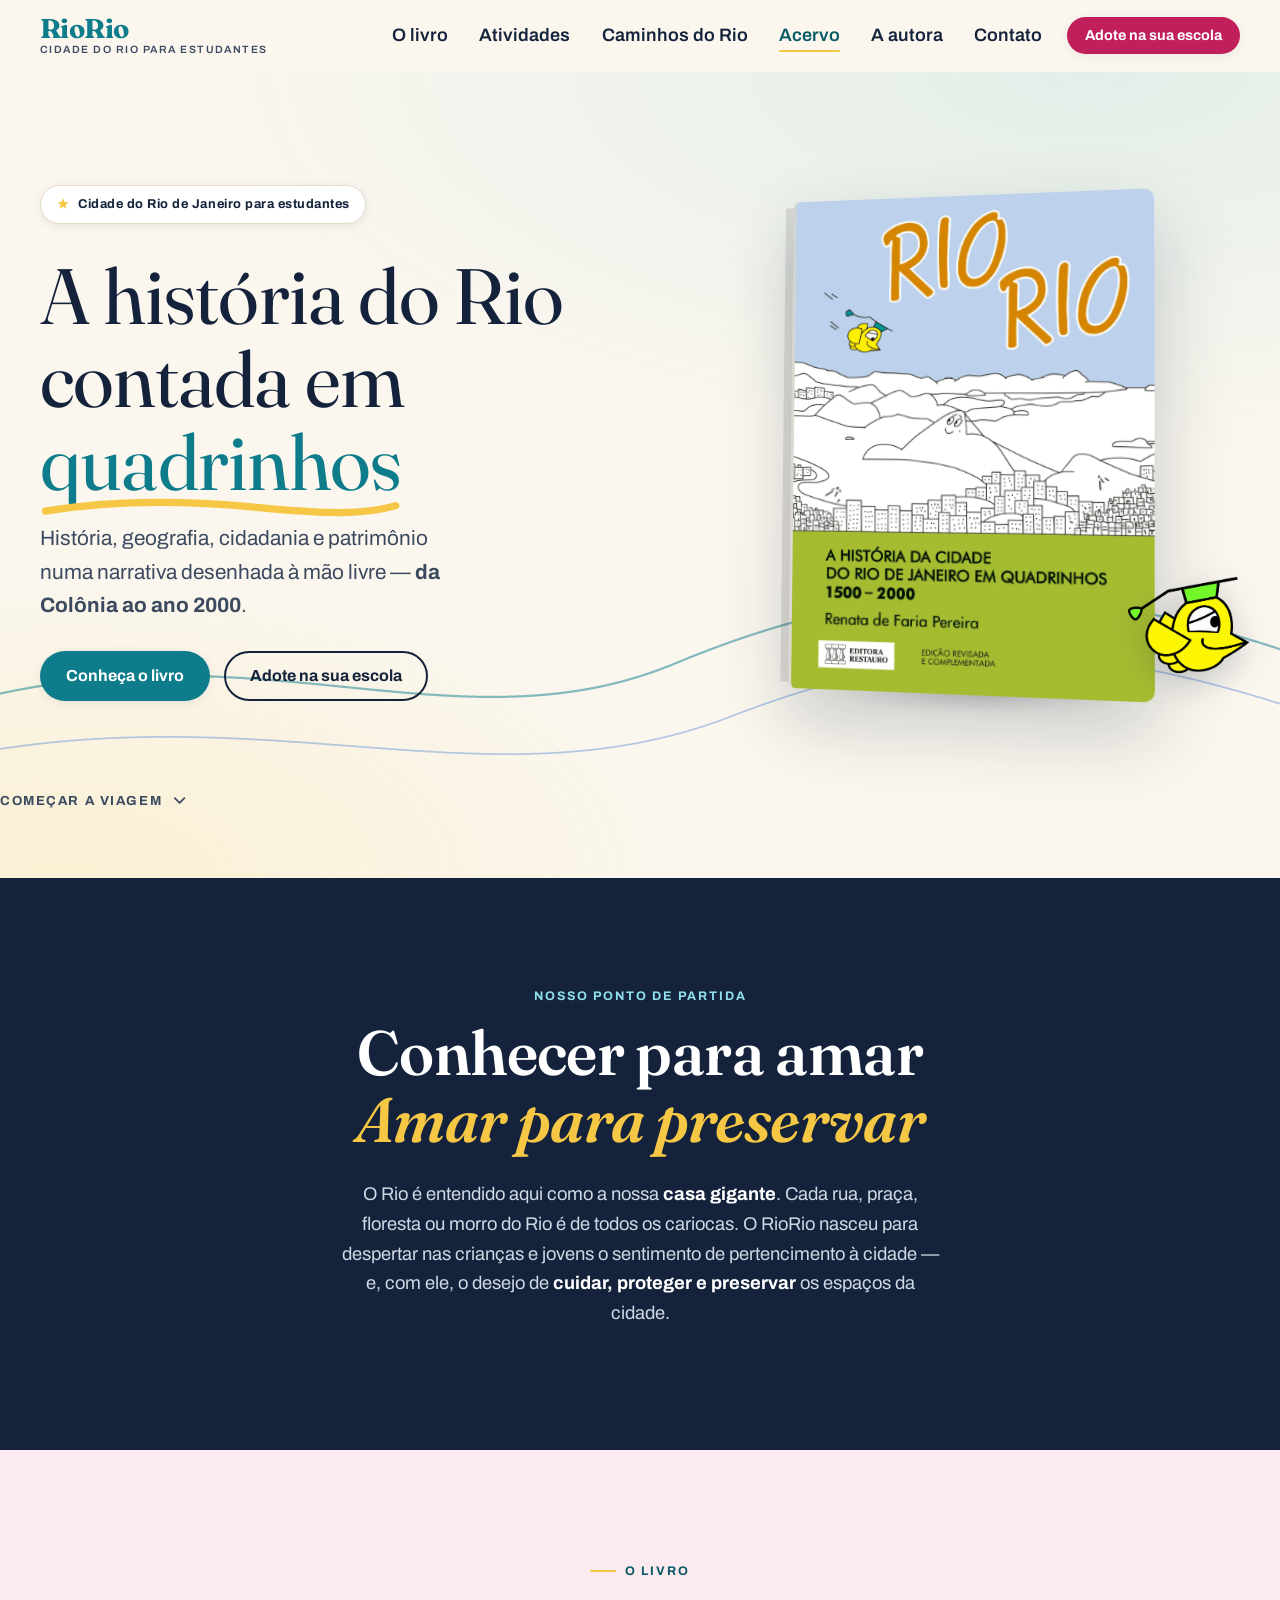
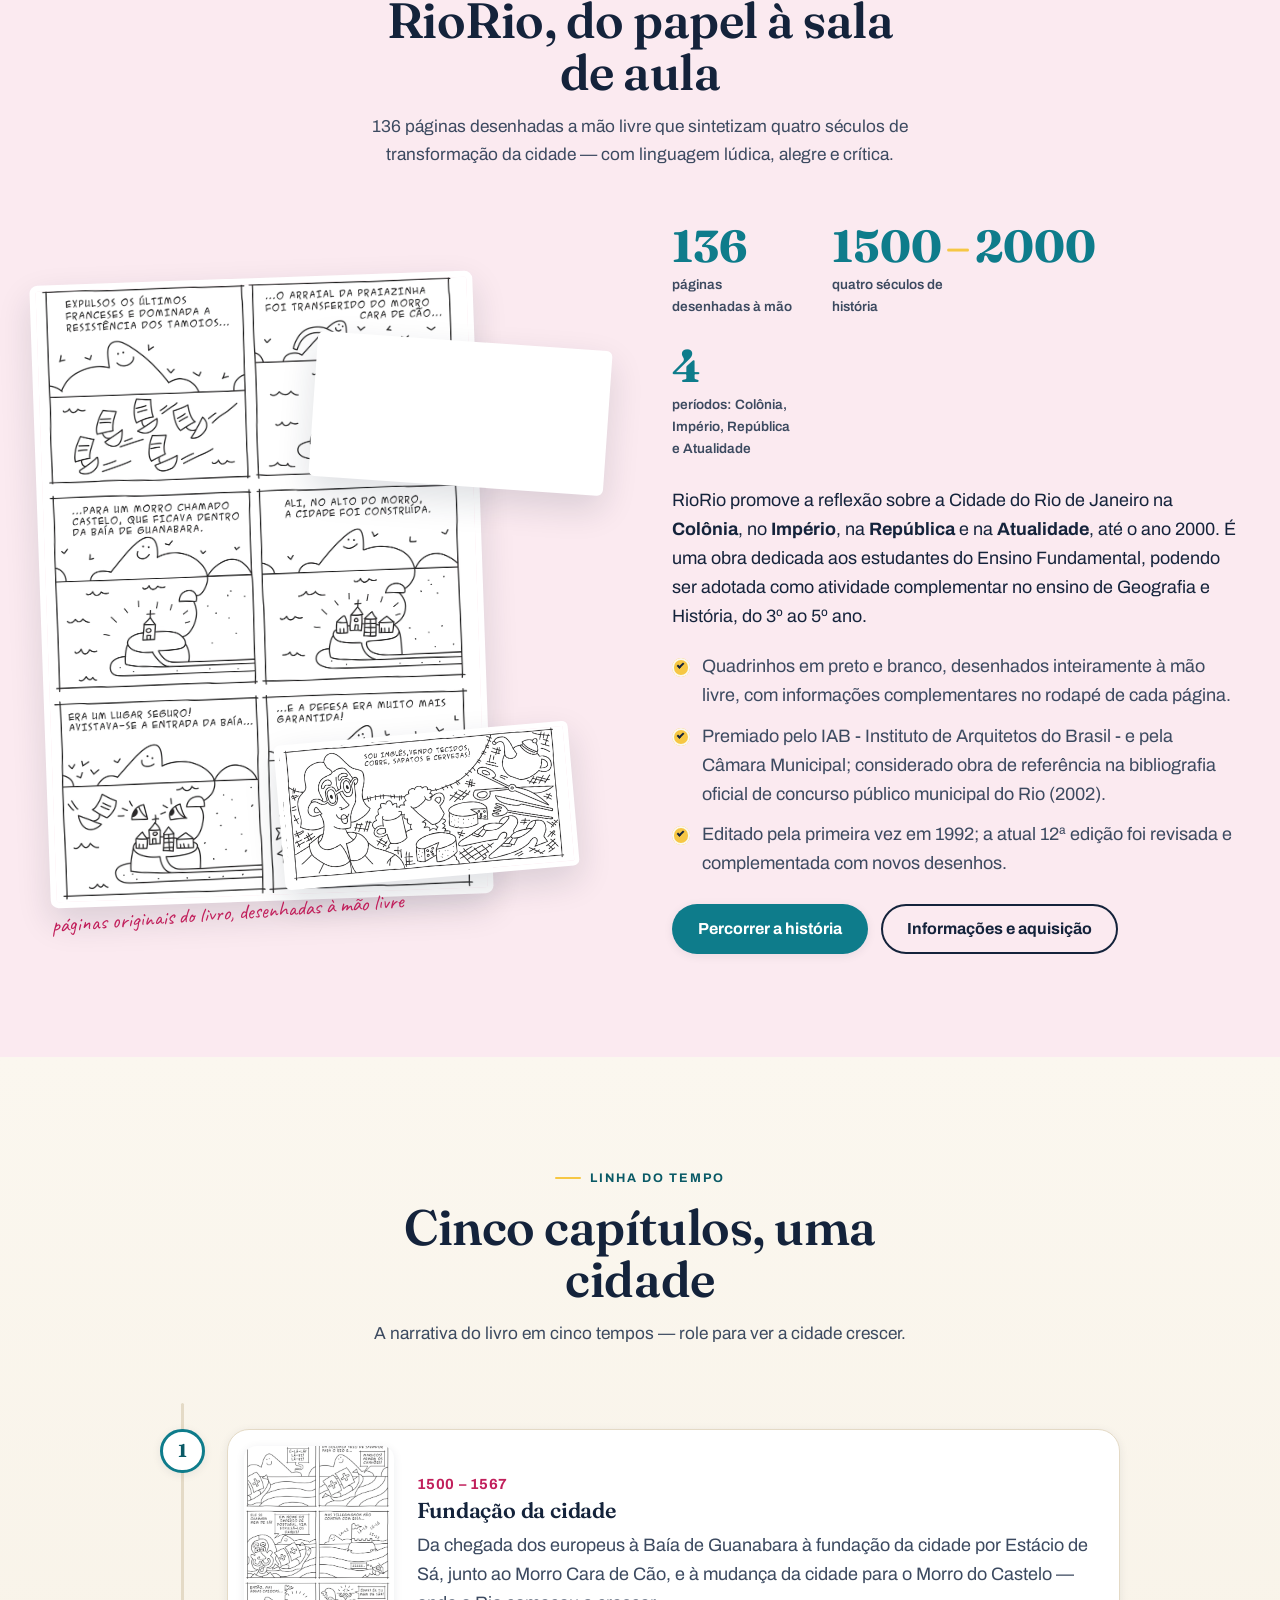
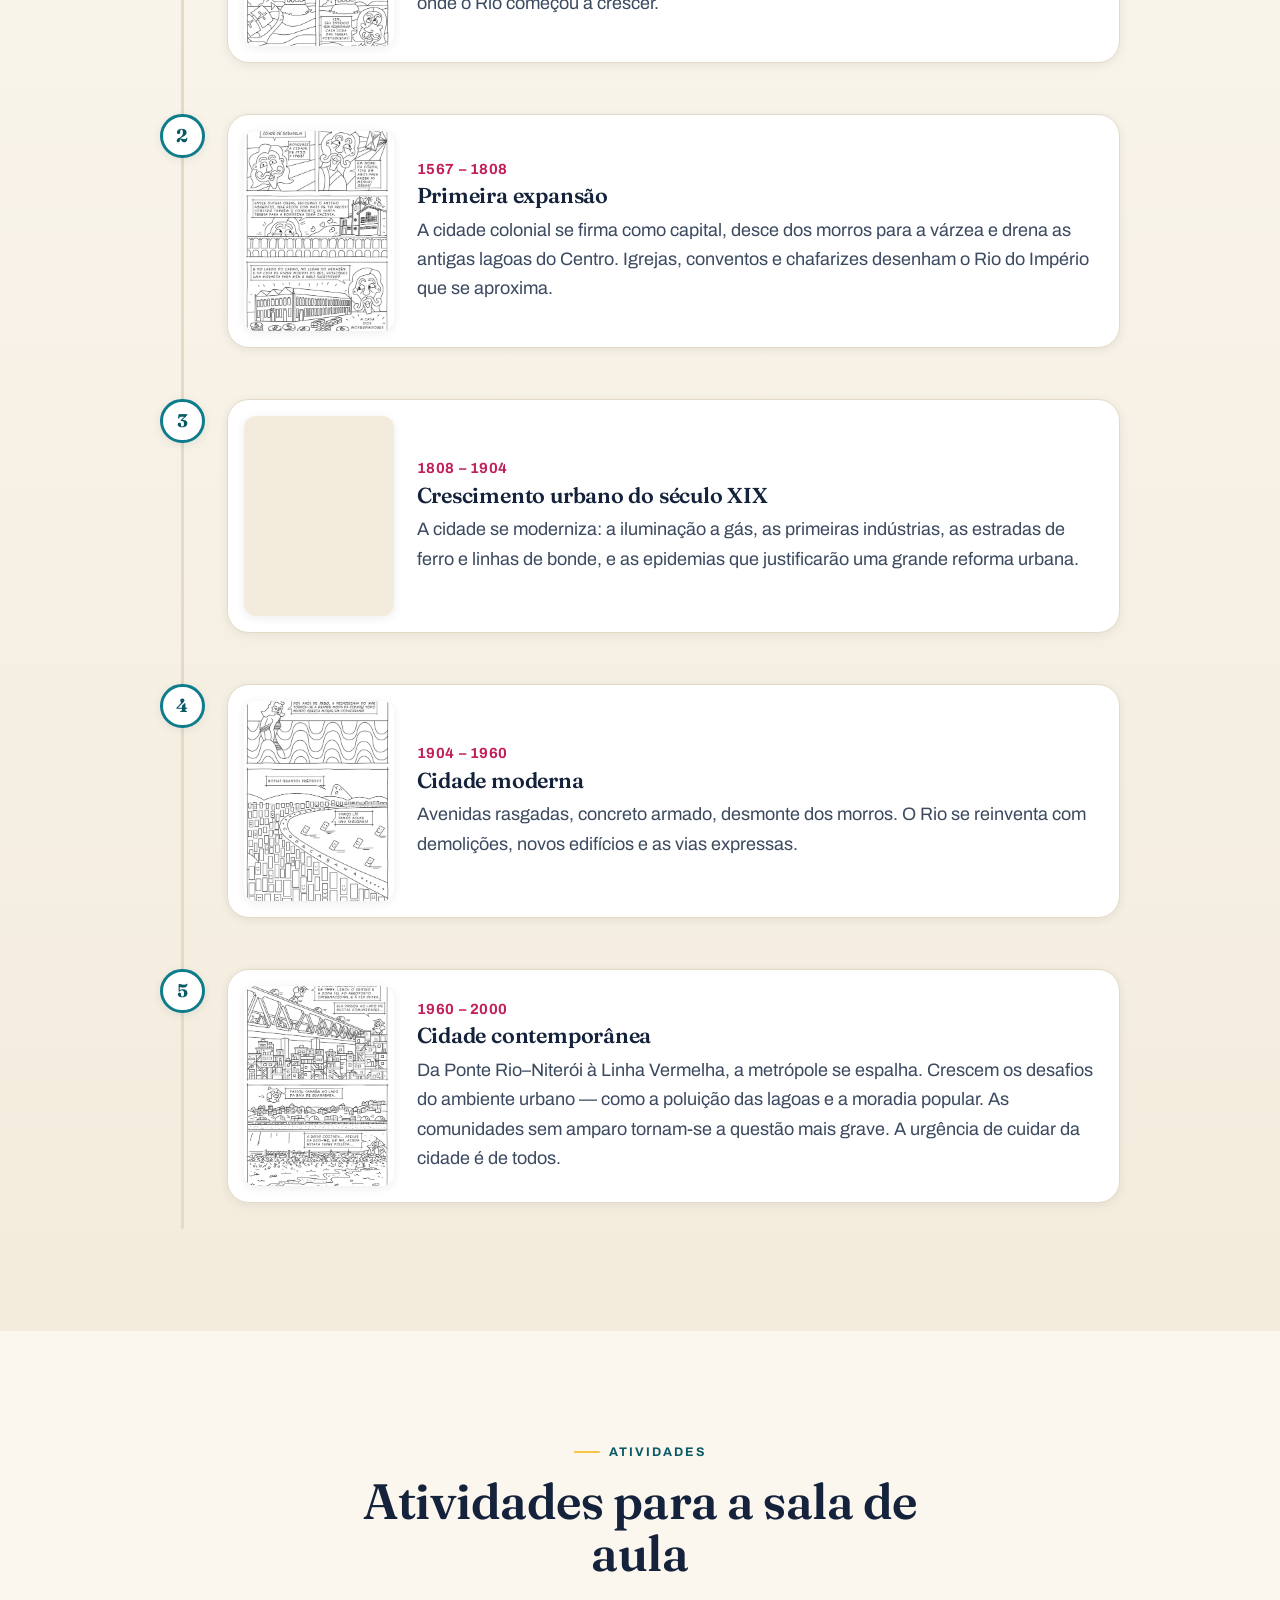
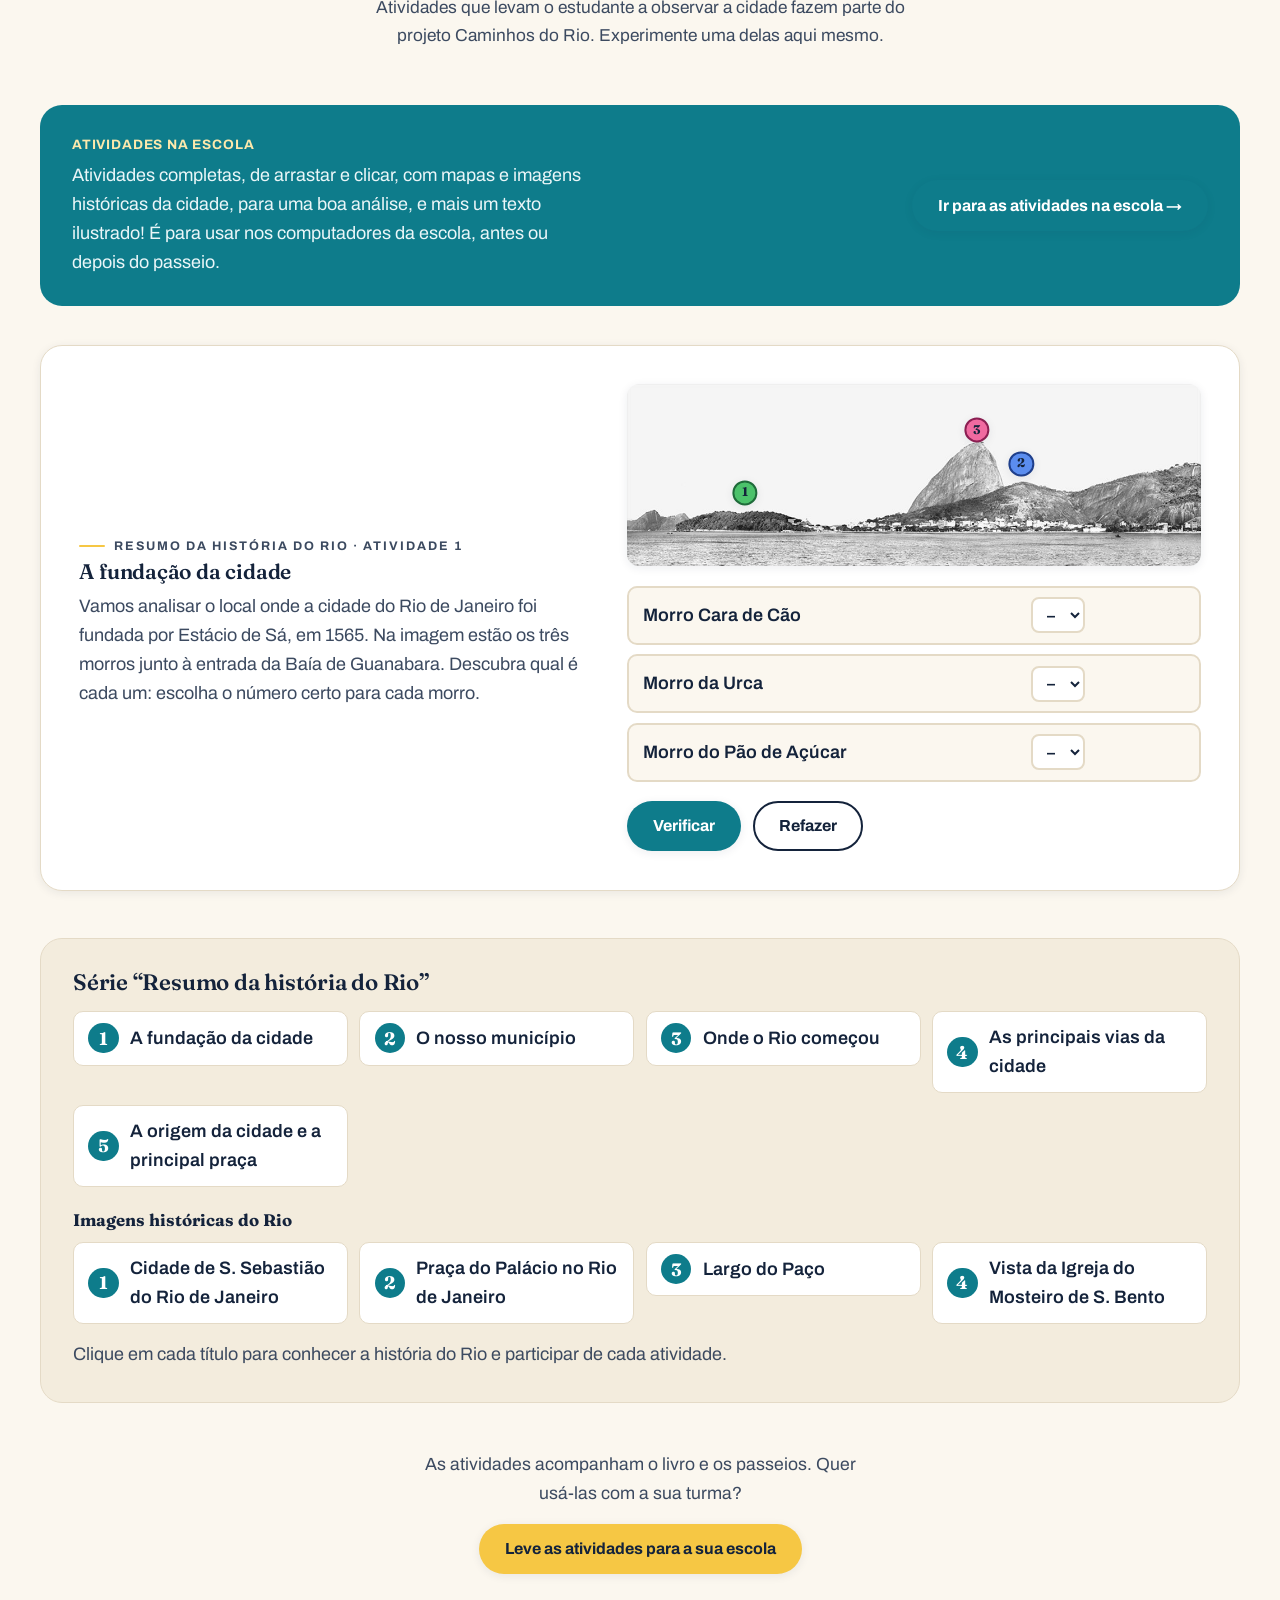
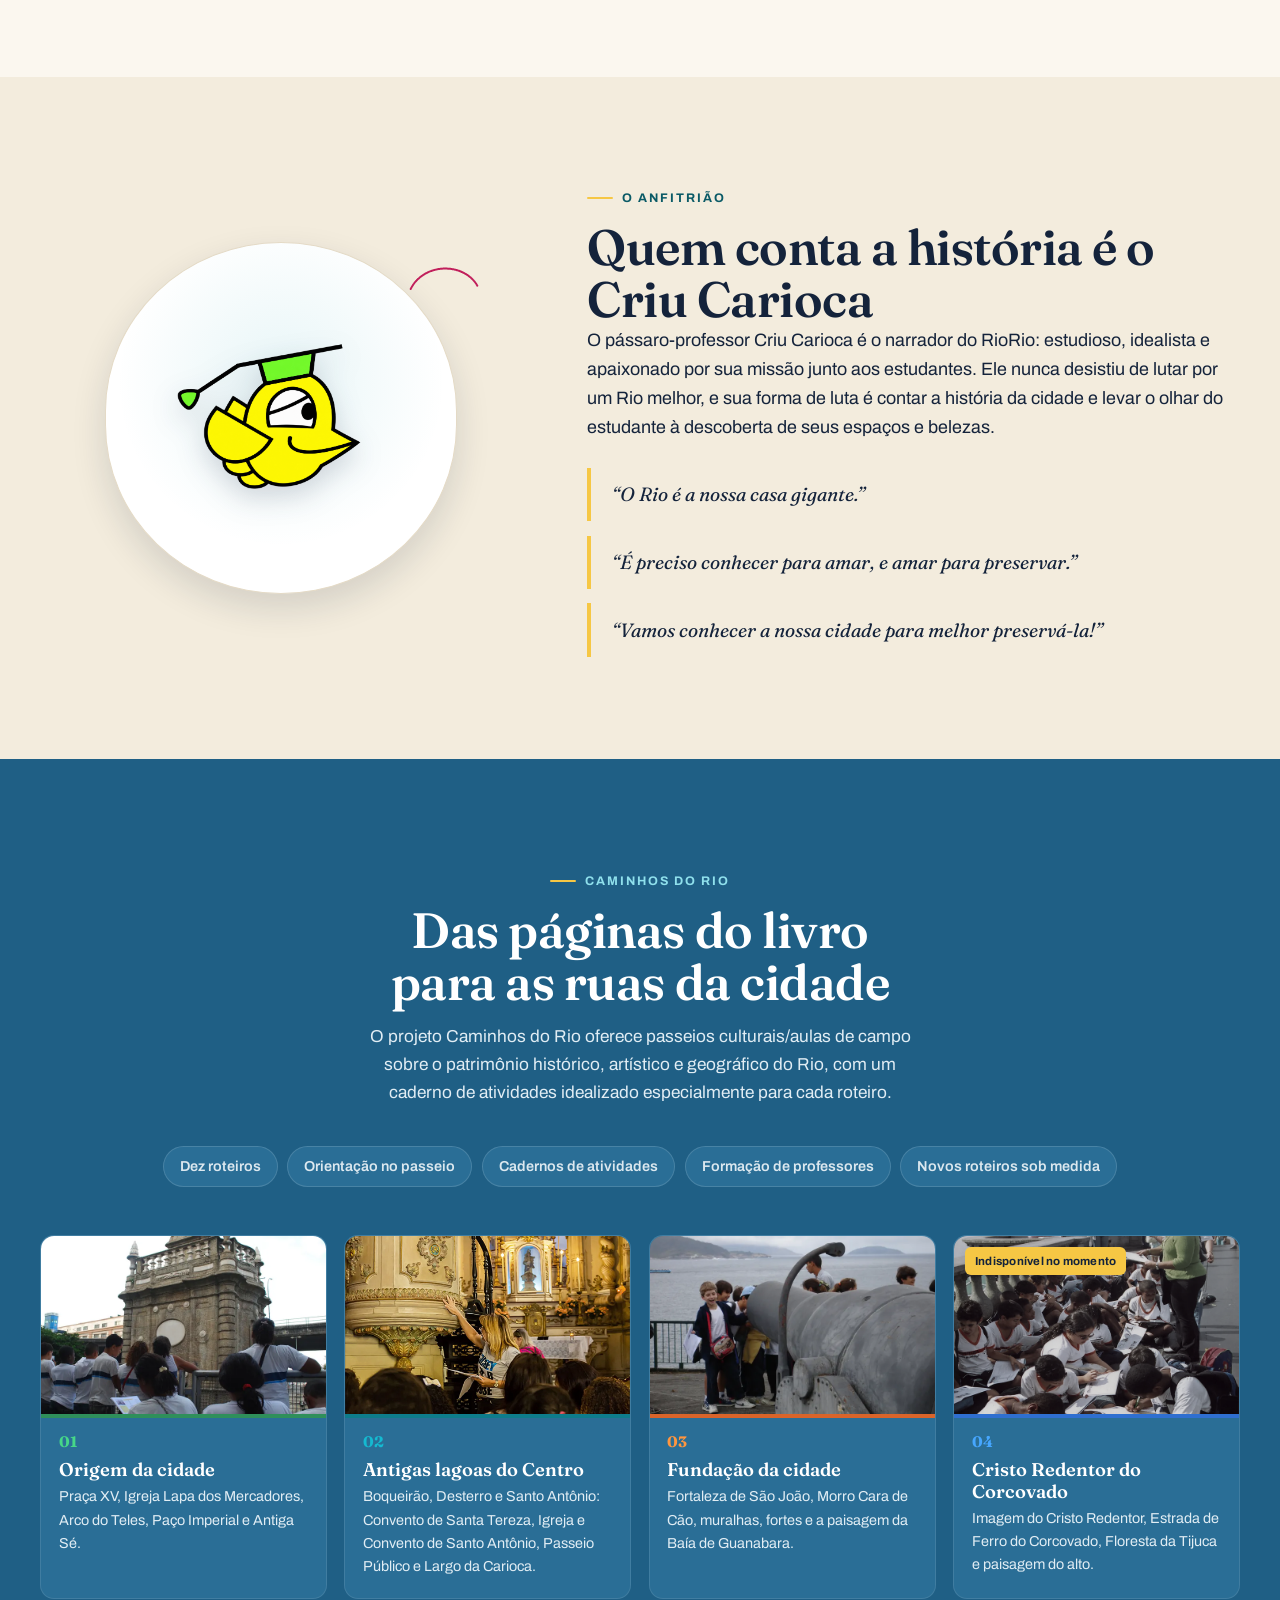
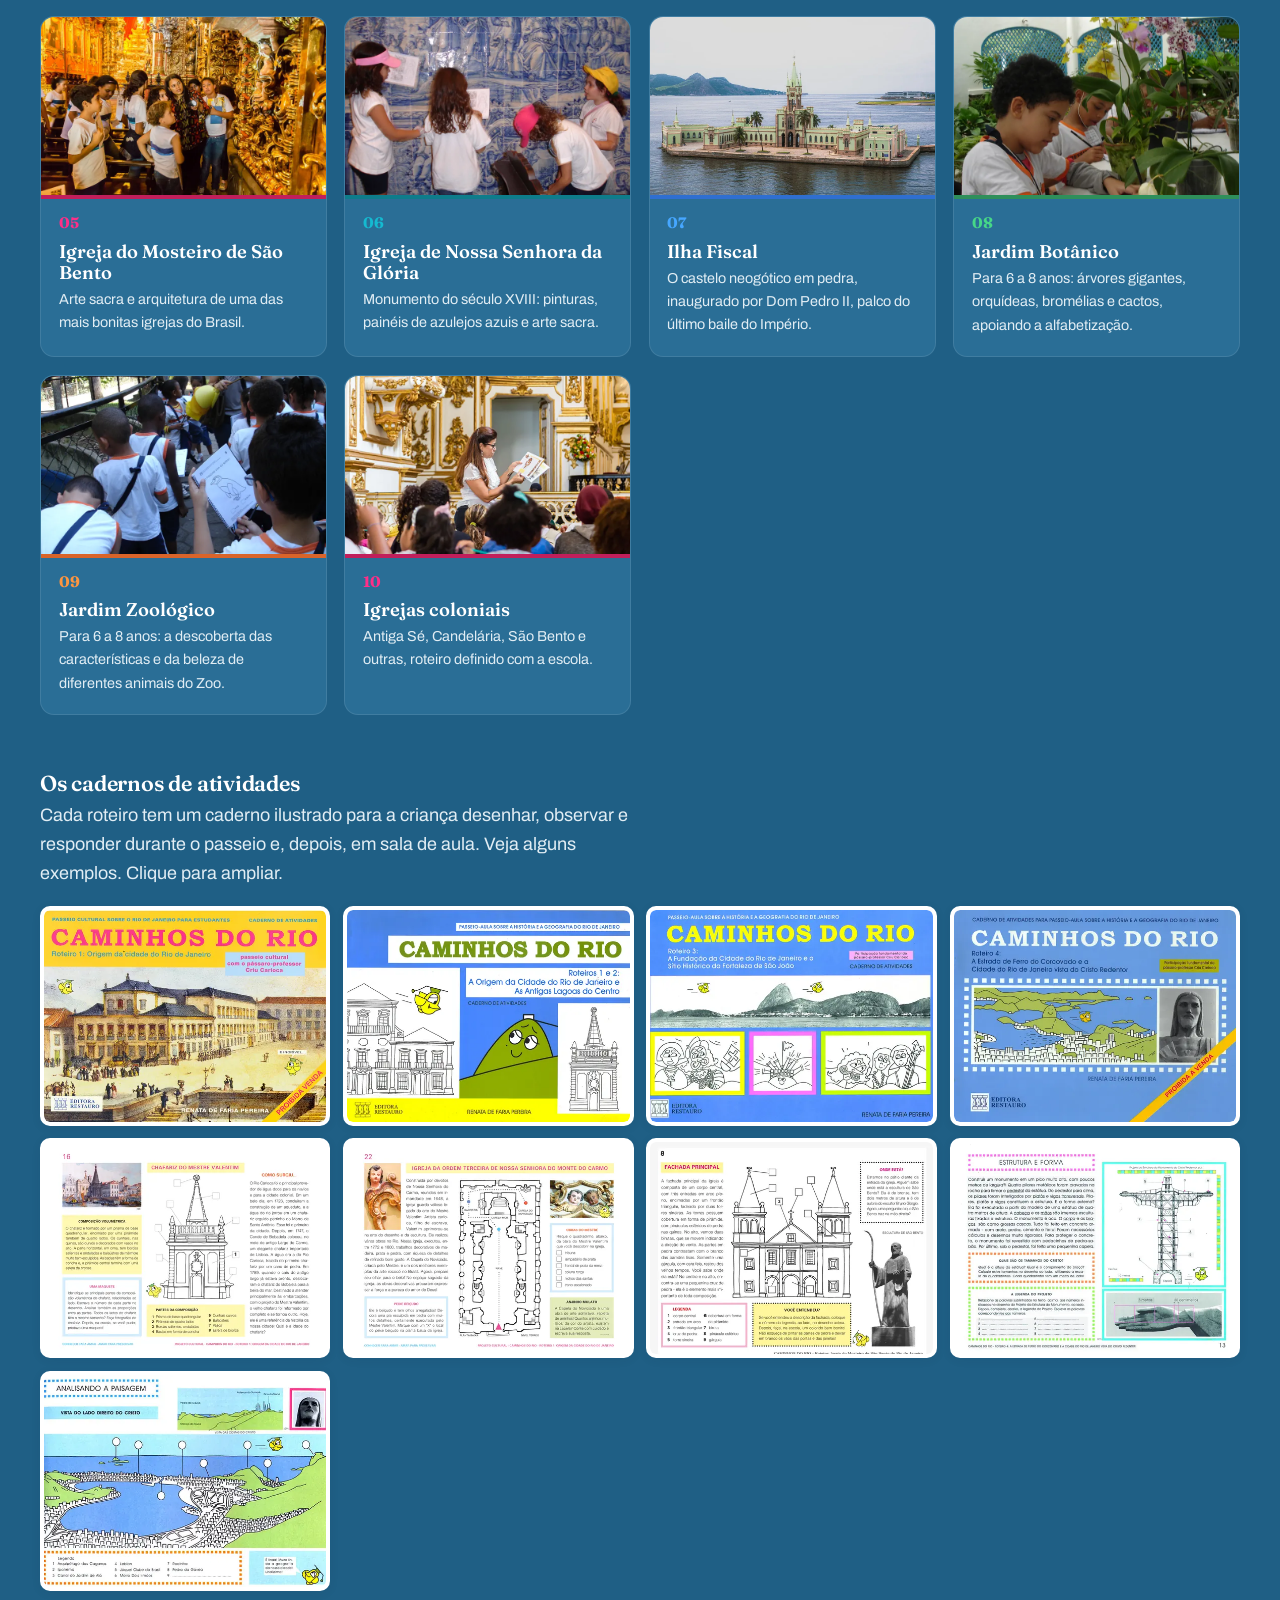
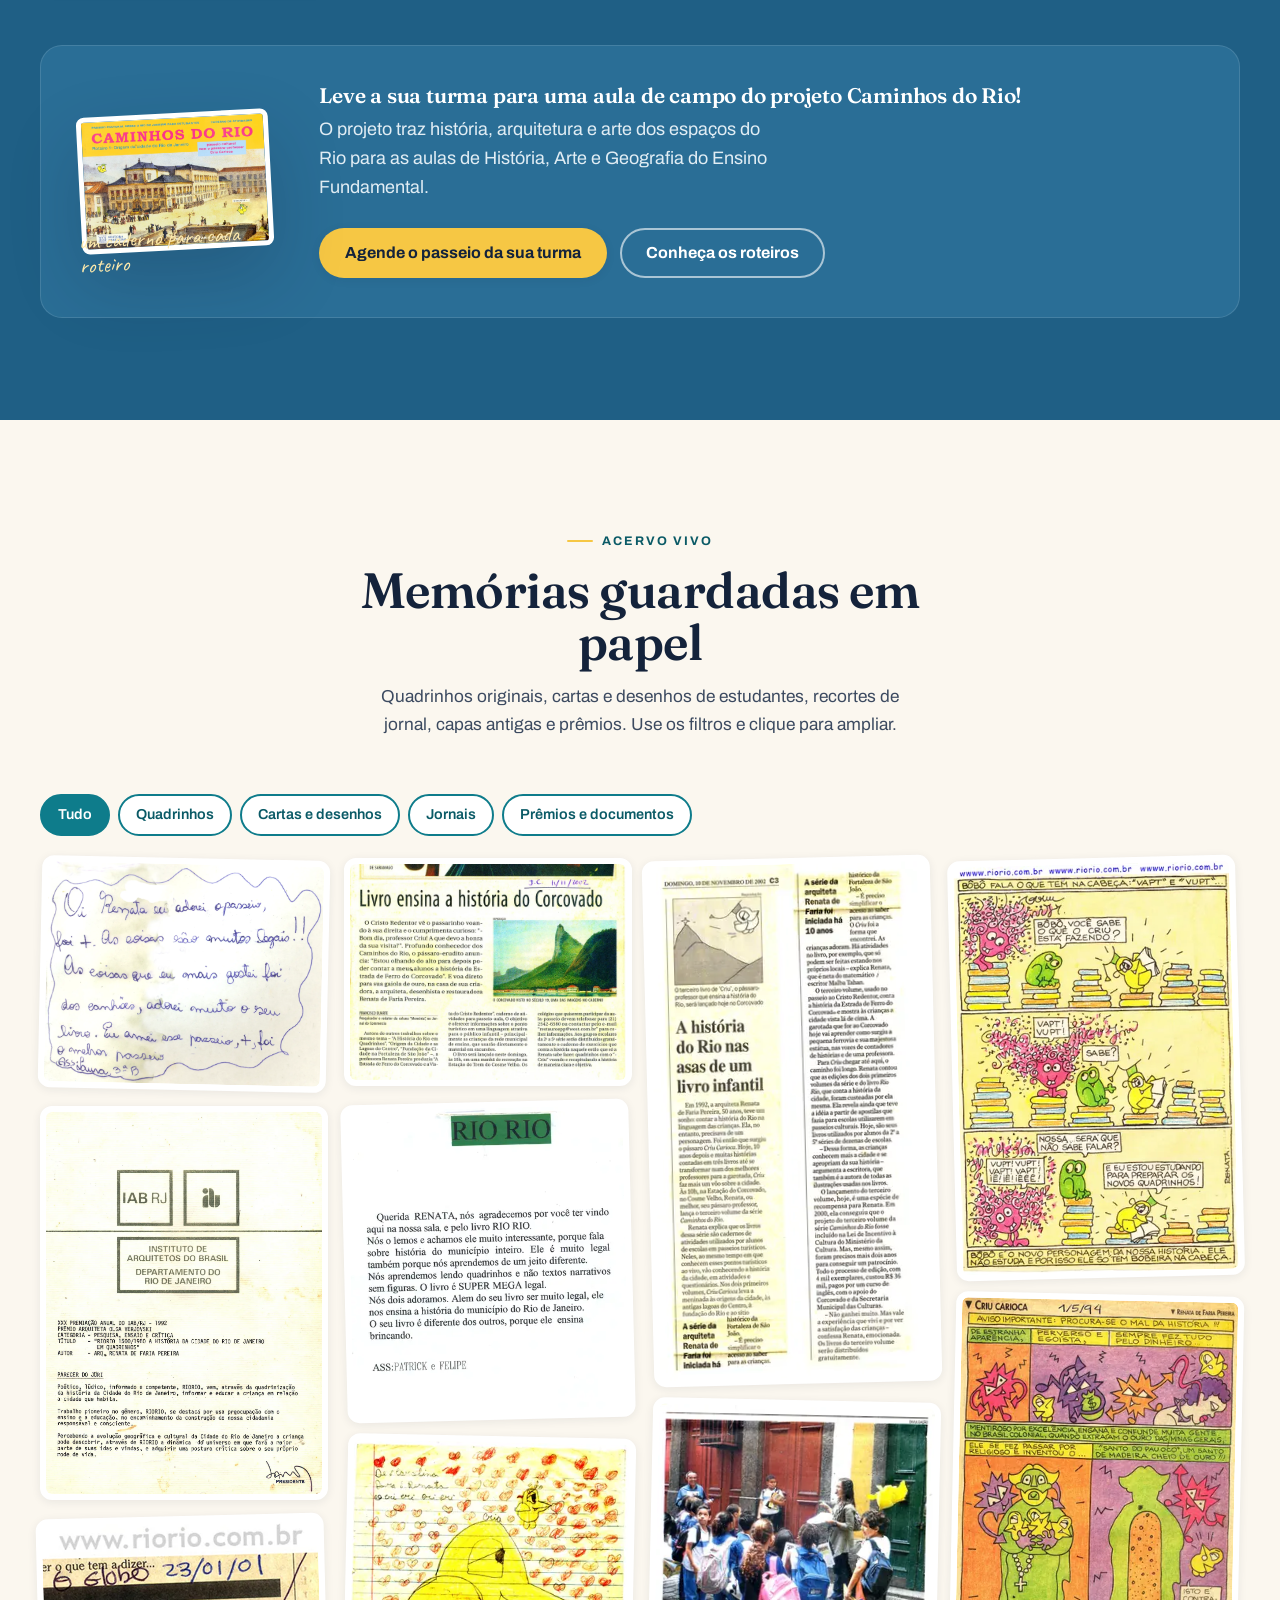
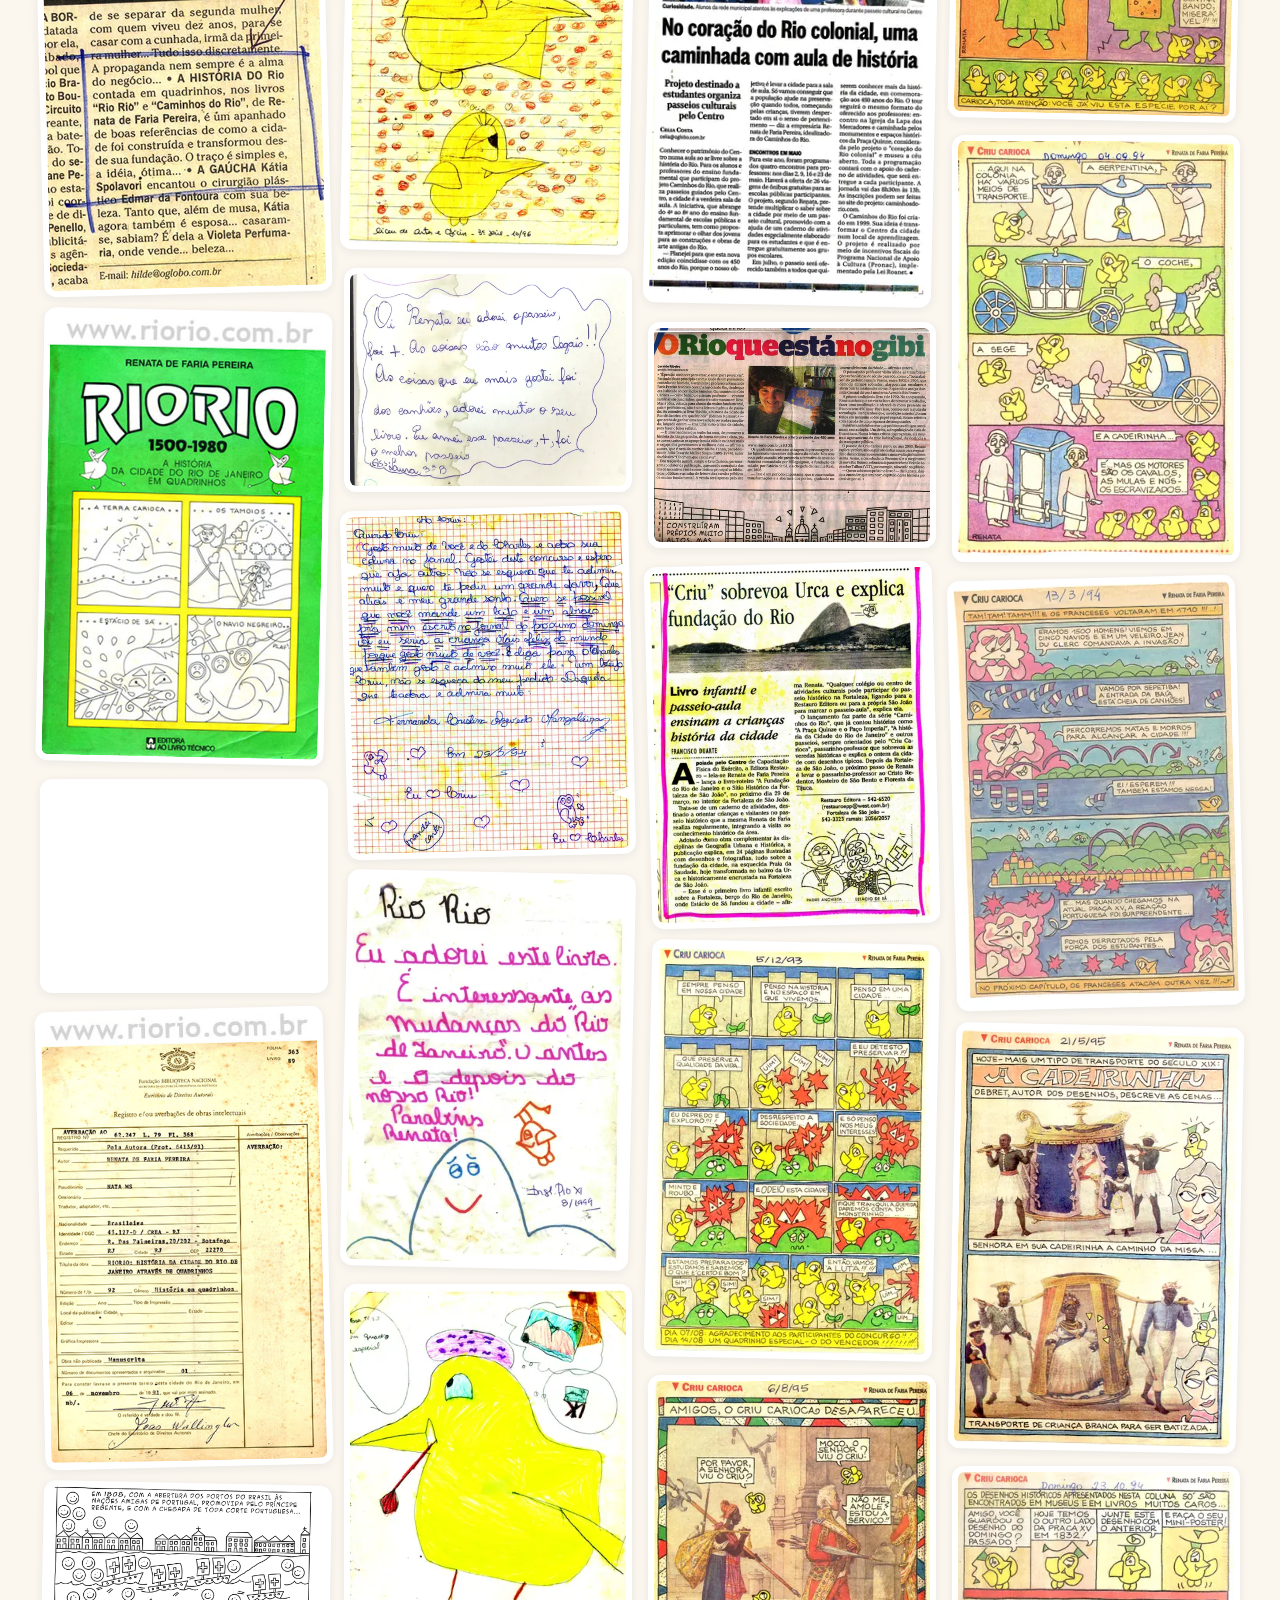
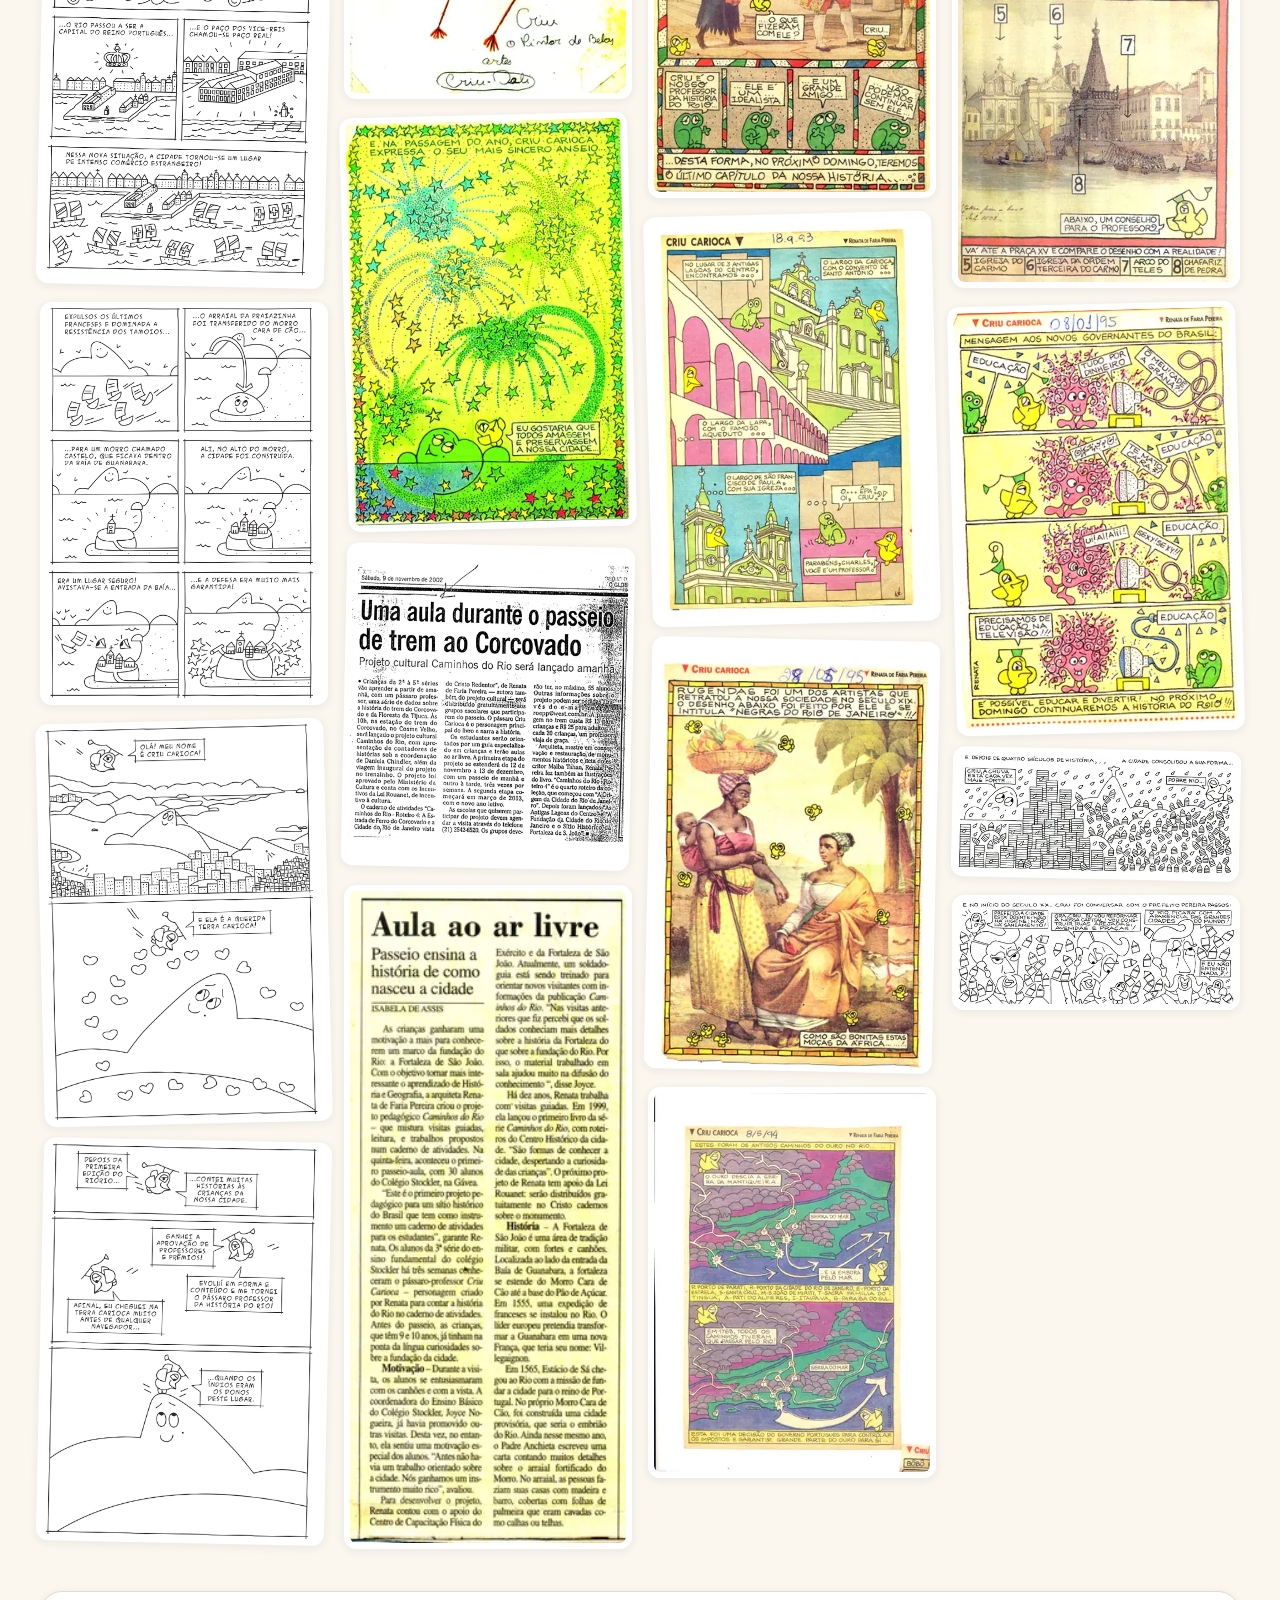
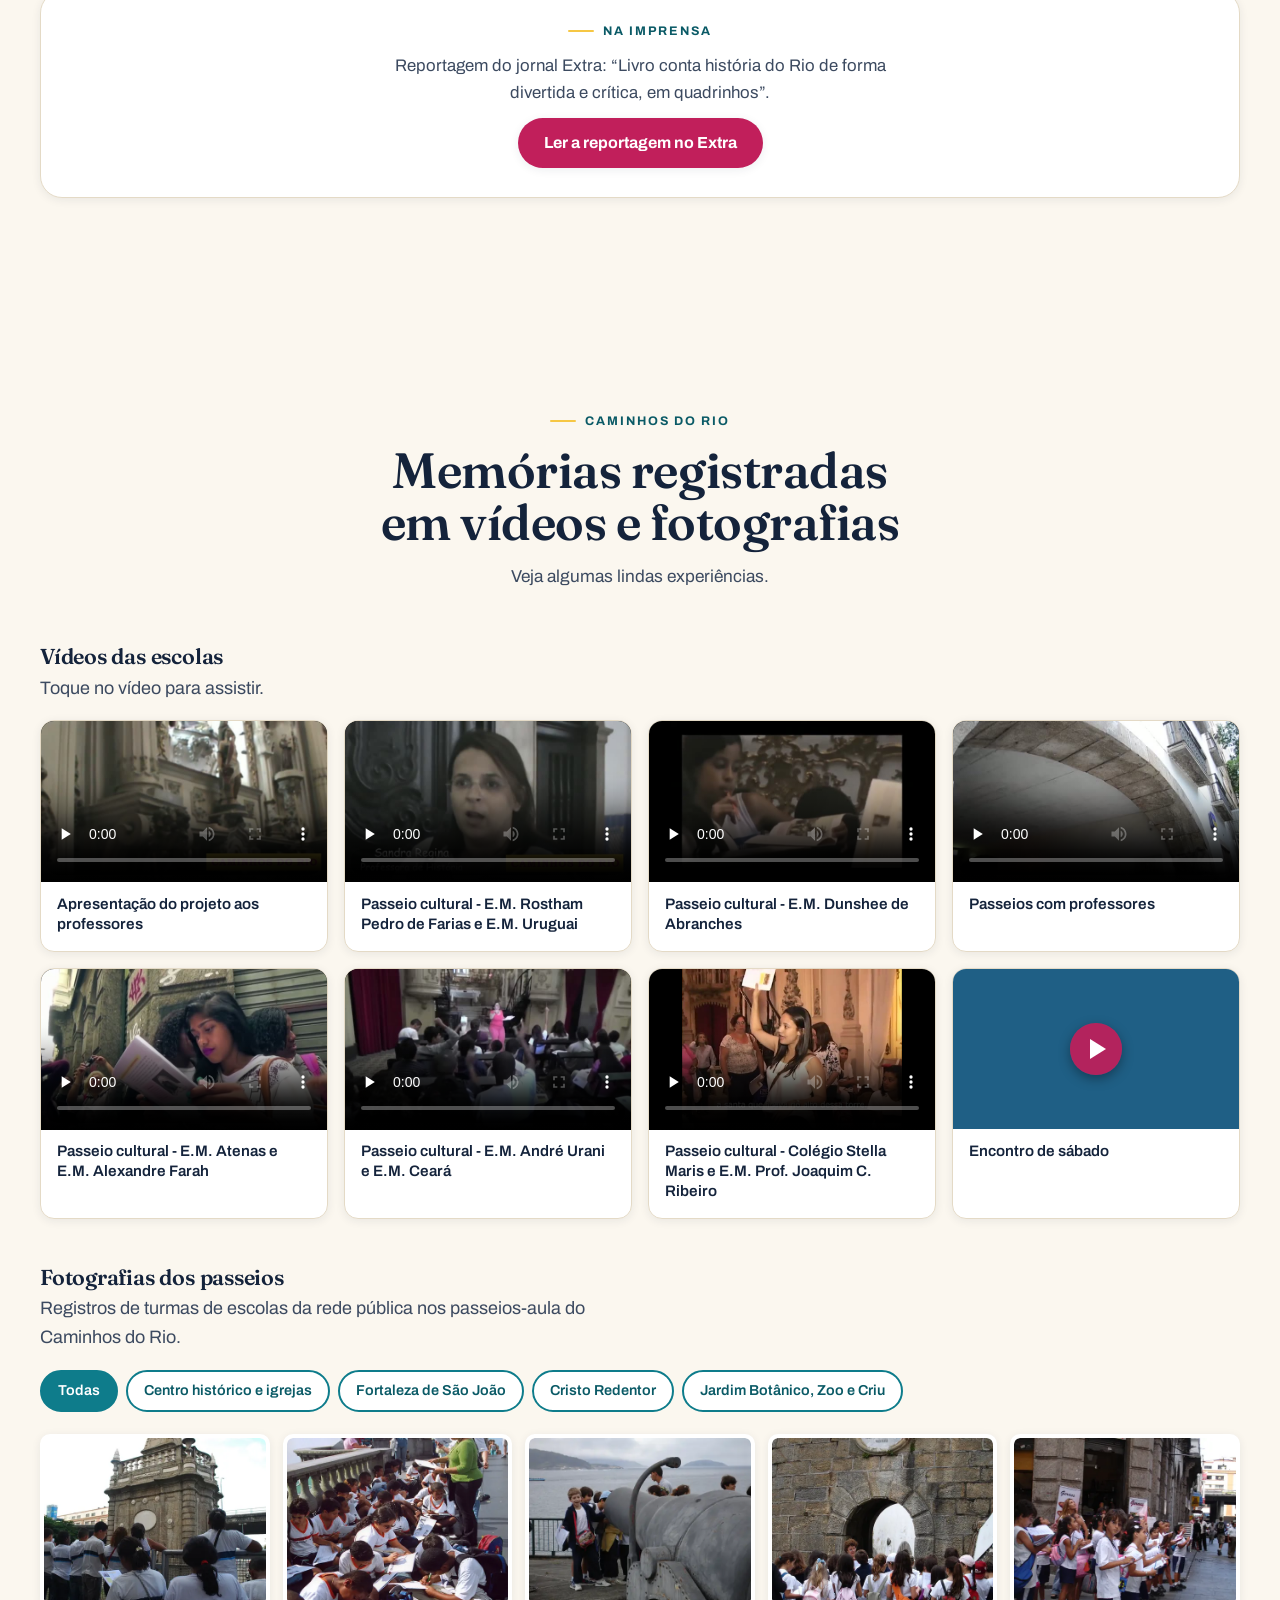
==== index.html @ 970bc676 "Títulos dos vídeos: 'Passeio cultural - escola', sem parênteses Co-Authored-By: Claude Sonnet 5.5 <n" ====
<!doctype html>
<html lang="pt-BR">
<head>
  <meta charset="utf-8" />
  <meta name="viewport" content="width=device-width, initial-scale=1" />
  <title>RioRio — A história do Rio de Janeiro em quadrinhos</title>
  <meta name="description" content="RioRio conta a história da Cidade do Rio de Janeiro em quadrinhos, de 1500 a 2000. Um livro para o Ensino Fundamental e o projeto de aulas de campo Caminhos do Rio, de Renata de Faria Pereira." />
  <meta name="theme-color" content="#0E7C8B" />
  <link rel="icon" href="favicon.ico" sizes="any" />
  <link rel="icon" type="image/png" href="assets/images/favicon-32.png" sizes="32x32" />
  <link rel="apple-touch-icon" href="assets/images/favicon-180.png" />

  <!-- Open Graph -->
  <meta property="og:title" content="RioRio — A história do Rio em quadrinhos" />
  <meta property="og:description" content="Conhecer para amar. Amar para preservar. História, geografia, cidadania e patrimônio numa narrativa desenhada à mão." />
  <meta property="og:type" content="website" />
  <meta property="og:image" content="assets/images/capa-riorio.webp" />

  <!-- Avoid flash-of-hidden-content: mark JS available before paint -->
  <script>document.documentElement.classList.add('js');</script>

  <!-- Fonts: preconnect + display swap. Falls back to system stacks if offline. -->
  <link rel="preconnect" href="https://fonts.googleapis.com" />
  <link rel="preconnect" href="https://fonts.gstatic.com" crossorigin />
  <link rel="stylesheet" href="https://fonts.googleapis.com/css2?family=Fraunces:ital,opsz,wght@0,9..144,400;0,9..144,600;0,9..144,700;1,9..144,500&family=Archivo:wght@400;500;600;700&family=Caveat:wght@600;700&display=swap" />

  <!-- LCP: preload the hero cover -->
  <link rel="preload" as="image" href="assets/images/capa-riorio.webp" />

  <link rel="stylesheet" href="assets/css/styles.css?v=21" />
</head>
<body>
  <a class="skip-link" href="#conteudo">Pular para o conteúdo</a>

  <!-- ============================================================= -->
  <!-- SVG SPRITE — traços desenhados à mão, carimbos e ornamentos    -->
  <!-- ============================================================= -->
  <svg width="0" height="0" aria-hidden="true" focusable="false" style="position:absolute">
    <defs>
      <symbol id="ico-underline" viewBox="0 0 200 12">
        <path d="M3 8 C 40 2, 80 2, 120 6 S 180 10, 197 5" fill="none" stroke="currentColor" stroke-width="4" stroke-linecap="round"/>
      </symbol>
      <symbol id="ico-arrow" viewBox="0 0 48 24">
        <path d="M2 12 H 40 M30 3 L44 12 L30 21" fill="none" stroke="currentColor" stroke-width="3" stroke-linecap="round" stroke-linejoin="round"/>
      </symbol>
      <symbol id="ico-star" viewBox="0 0 24 24">
        <path d="M12 2 L14.6 8.6 L21.5 9 L16.2 13.5 L18 20.2 L12 16.4 L6 20.2 L7.8 13.5 L2.5 9 L9.4 8.6 Z" fill="currentColor"/>
      </symbol>
      <symbol id="ico-wa" viewBox="0 0 24 24">
        <path fill="currentColor" d="M12 2a10 10 0 0 0-8.5 15.2L2 22l4.9-1.5A10 10 0 1 0 12 2Zm5.3 14.1c-.2.6-1.3 1.2-1.8 1.2-.5.1-1 .2-3.3-.7-2.8-1.1-4.5-3.9-4.7-4.1-.1-.2-1.1-1.4-1.1-2.7 0-1.3.7-1.9.9-2.2.2-.2.5-.3.7-.3h.5c.2 0 .4 0 .6.5.2.5.7 1.8.8 1.9.1.1.1.3 0 .5-.1.2-.2.4-.3.5l-.5.6c-.2.2-.3.4-.2.7.2.3.8 1.3 1.7 2.1 1.2 1 2.1 1.4 2.4 1.5.3.1.5.1.7-.1.2-.2.8-.9 1-1.2.2-.3.4-.3.7-.2.3.1 1.7.8 1.9 1 .3.1.5.2.5.3.1.2.1.6-.1 1Z"/>
      </symbol>
      <symbol id="ico-mail" viewBox="0 0 24 24">
        <path fill="none" stroke="currentColor" stroke-width="1.7" d="M3 6.5h18v11H3zM3 7l9 6 9-6"/>
      </symbol>
      <symbol id="ico-close" viewBox="0 0 24 24">
        <path fill="none" stroke="currentColor" stroke-width="2.2" stroke-linecap="round" d="M5 5l14 14M19 5 5 19"/>
      </symbol>
      <symbol id="ico-chevron" viewBox="0 0 24 24">
        <path fill="none" stroke="currentColor" stroke-width="2.4" stroke-linecap="round" stroke-linejoin="round" d="M9 4l8 8-8 8"/>
      </symbol>
    </defs>
  </svg>

  <!-- ============================================================= -->
  <!-- HEADER                                                          -->
  <!-- ============================================================= -->
  <header class="site-header" id="topo" data-header>
    <div class="wrap header__inner">
      <a class="brand" href="#topo" aria-label="RioRio — página inicial">
        <span class="brand__mark" aria-hidden="true">RioRio</span>
        <span class="brand__tag">Cidade do Rio para estudantes</span>
      </a>

      <nav class="nav" aria-label="Navegação principal">
        <button class="nav__toggle" aria-expanded="false" aria-controls="nav-menu" data-nav-toggle>
          <span class="nav__toggle-bars" aria-hidden="true"><span></span><span></span><span></span></span>
          <span class="nav__toggle-label">Menu</span>
        </button>
        <ul class="nav__menu" id="nav-menu" data-nav-menu>
          <li><a href="#livro-imagem">O livro</a></li>
          <li><a href="#atividades">Atividades</a></li>
          <li><a href="#caminhos">Caminhos do Rio</a></li>
          <li><a href="#acervo">Acervo</a></li>
          <li><a href="#autora">A autora</a></li>
          <li><a href="#contato">Contato</a></li>
          <li class="nav__cta-item"><a class="btn btn--pink btn--sm" href="#escolas">Adote na sua escola</a></li>
        </ul>
      </nav>
    </div>
  </header>

  <main id="conteudo">

    <!-- =========================================================== -->
    <!-- HERO                                                         -->
    <!-- =========================================================== -->
    <section class="hero" aria-labelledby="hero-title">
      <div class="hero__paper" aria-hidden="true"></div>

      <!-- linhas desenhadas de fundo -->
      <svg class="hero__lines" viewBox="0 0 1440 900" preserveAspectRatio="xMidYMid slice" aria-hidden="true">
        <path class="draw" d="M-20 700 C 300 620, 520 760, 760 660 S 1200 560, 1480 660" fill="none" stroke="#0E7C8B" stroke-width="2.5" stroke-linecap="round" opacity=".5"/>
        <path class="draw" d="M-20 760 C 320 700, 560 820, 820 720 S 1240 640, 1480 720" fill="none" stroke="#2F6FD0" stroke-width="2" stroke-linecap="round" opacity=".35"/>
      </svg>

      <div class="wrap hero__inner">
        <div class="hero__copy">
          <p class="seal" data-reveal>
            <svg class="seal__star" aria-hidden="true"><use href="#ico-star"/></svg>
            Cidade do Rio de Janeiro para estudantes
          </p>
          <h1 class="hero__title" id="hero-title" data-reveal>
            A história do Rio<br />contada em
            <span class="mark-word">quadrinhos
              <svg class="mark-word__line" aria-hidden="true"><use href="#ico-underline"/></svg>
            </span>
          </h1>
          <p class="hero__lead" data-reveal>
            História, geografia, cidadania e patrimônio numa narrativa desenhada
            à mão livre — <strong>da Colônia ao ano&nbsp;2000</strong>.
          </p>
          <div class="hero__actions" data-reveal>
            <a class="btn btn--cyan" href="#livro-imagem">Conheça o livro</a>
            <a class="btn btn--ghost" href="#escolas">Adote na sua escola</a>
          </div>
        </div>

        <div class="hero__art">
          <figure class="book book--hero" data-book>
            <img class="book__cover" src="assets/images/capa-riorio.webp"
                 width="600" height="820" fetchpriority="high"
                 alt="Capa do livro RioRio — A história da Cidade do Rio de Janeiro em quadrinhos, 1500–2000." />
            <figcaption class="book__floor" aria-hidden="true"></figcaption>
          </figure>

          <!-- Criu Carioca — anfitrião -->
          <figure class="criu criu--hero" data-criu>
            <img src="assets/images/criu-alta-resolucao.png" width="1547" height="1017"
                 alt="Criu Carioca, o pássaro-professor que narra as histórias do Rio." />
            <figcaption class="speech" role="note">O Rio é a nossa casa gigante!</figcaption>
          </figure>
        </div>
      </div>

      <a class="hero__scroll" href="#manifesto" aria-label="Rolar para começar">
        <span>começar a viagem</span>
        <svg class="hero__scroll-ico" aria-hidden="true" viewBox="0 0 24 24"><path fill="none" stroke="currentColor" stroke-width="2.2" stroke-linecap="round" stroke-linejoin="round" d="M6 9l6 6 6-6"/></svg>
      </a>
    </section>

    <!-- =========================================================== -->
    <!-- MANIFESTO EDITORIAL                                          -->
    <!-- =========================================================== -->
    <section class="manifesto" id="manifesto" aria-labelledby="manifesto-title">
      <div class="wrap manifesto__inner">
        <p class="kicker kicker--center" data-reveal>Nosso ponto de partida</p>
        <h2 class="manifesto__quote" id="manifesto-title" data-reveal>
          <span>Conhecer para amar</span>
          <span class="manifesto__quote-em">Amar para preservar</span>
        </h2>
        <p class="manifesto__text" data-reveal>
          O Rio é entendido aqui como a nossa <strong>casa gigante</strong>. Cada rua, praça,
          floresta ou morro do Rio é de todos os cariocas. O RioRio nasceu para despertar nas
          crianças e jovens o sentimento de pertencimento à cidade — e, com ele, o desejo de
          <strong>cuidar, proteger e preservar</strong> os espaços da cidade.
        </p>
      </div>
    </section>

    <!-- =========================================================== -->
    <!-- BOOK SHOWCASE — O livro RioRio                               -->
    <!-- =========================================================== -->
    <section class="book-showcase" id="livro" aria-labelledby="livro-title">
      <div class="wrap">
        <header class="section-head" data-reveal>
          <p class="kicker">O livro</p>
          <h2 class="section-title" id="livro-title">RioRio, do papel à sala de aula</h2>
          <p class="section-sub">
            136 páginas desenhadas a mão livre que sintetizam quatro séculos de transformação
            da cidade — com linguagem lúdica, alegre e crítica.
          </p>
        </header>

        <div class="book-showcase__grid" id="livro-imagem">
          <div class="book-showcase__media" data-reveal>
            <figure class="collage">
              <img class="collage__main" src="assets/images/comic-transferencia.webp"
                   width="500" height="708" loading="lazy" decoding="async"
                   alt="Página original do livro RioRio: a transferência da cidade do Morro Cara de Cão para o Morro do Castelo." />
              <img class="collage__pin collage__pin--a" src="assets/images/comic-governadores.webp"
                   width="300" height="142" loading="lazy" decoding="async"
                   alt="Página original do livro RioRio retratando o governador-geral Mem de Sá expulsando os franceses." />
              <img class="collage__pin collage__pin--b" src="assets/images/comic-debret.webp"
                   width="300" height="142" loading="lazy" decoding="async"
                   alt="Página original do livro RioRio sobre os comerciantes estrangeiros que chegaram ao Rio após a abertura dos portos." />
              <figcaption class="collage__note handnote">páginas originais do livro, desenhadas à mão livre</figcaption>
            </figure>
          </div>

          <div class="book-showcase__body" data-reveal>
            <ul class="stats" role="list">
              <li class="stat">
                <span class="stat__num">136</span>
                <span class="stat__label">páginas desenhadas à mão</span>
              </li>
              <li class="stat">
                <span class="stat__num">1500<span class="stat__sep">–</span>2000</span>
                <span class="stat__label">quatro séculos de história</span>
              </li>
              <li class="stat">
                <span class="stat__num">4</span>
                <span class="stat__label">períodos: Colônia, Império, República e Atualidade</span>
              </li>
            </ul>

            <p class="lede">
              RioRio promove a reflexão sobre a Cidade do Rio de Janeiro na
              <strong>Colônia</strong>, no <strong>Império</strong>, na <strong>República</strong> e na
              <strong>Atualidade</strong>, até o ano 2000. É uma obra dedicada aos estudantes do
              Ensino Fundamental, podendo ser adotada como atividade complementar no ensino de Geografia
              e História, do 3º ao 5º ano.
            </p>

            <ul class="ticks" role="list">
              <li>Quadrinhos em preto e branco, desenhados inteiramente à mão livre, com informações complementares no rodapé de cada página.</li>
              <li>Premiado pelo IAB - Instituto de Arquitetos do Brasil - e pela Câmara Municipal; considerado obra de referência na bibliografia oficial de concurso público municipal do Rio (2002).</li>
              <li>Editado pela primeira vez em 1992; a atual 12ª edição foi revisada e complementada com novos desenhos.</li>
            </ul>

            <div class="btn-row">
              <a class="btn btn--cyan" href="#linha-do-tempo">Percorrer a história</a>
              <a class="btn btn--ghost" href="#contato">Informações e aquisição</a>
            </div>
          </div>
        </div>
      </div>
    </section>

    <!-- =========================================================== -->
    <!-- HISTORICAL TIMELINE — Linha do tempo (5 capítulos)          -->
    <!-- =========================================================== -->
    <section class="timeline" id="linha-do-tempo" aria-labelledby="tl-title">
      <div class="wrap">
        <header class="section-head" data-reveal>
          <p class="kicker">Linha do tempo</p>
          <h2 class="section-title" id="tl-title">Cinco capítulos, uma cidade</h2>
          <p class="section-sub">A narrativa do livro em cinco tempos — role para ver a cidade crescer.</p>
        </header>
      </div>

      <ol class="tl" data-timeline>
        <li class="tl__line" aria-hidden="true"><span class="tl__progress" data-tl-progress></span></li>

        <li class="tl__item" data-reveal>
          <div class="tl__dot" aria-hidden="true"><span>1</span></div>
          <article class="tl__card">
            <figure class="tl__fig">
              <img src="assets/images/era1-fundacao.webp" width="460" height="640" loading="lazy" decoding="async"
                   alt="Página do RioRio sobre a fundação da cidade, junto ao Morro Cara de Cão." />
            </figure>
            <div class="tl__text">
              <p class="tl__years">1500 – 1567</p>
              <h3 class="tl__name">Fundação da cidade</h3>
              <p>Da chegada dos europeus à Baía de Guanabara à fundação da cidade por Estácio de Sá, junto ao
                 Morro Cara de Cão, e à mudança da cidade para o Morro do Castelo — onde o Rio começou a crescer.</p>
            </div>
          </article>
        </li>

        <li class="tl__item" data-reveal>
          <div class="tl__dot" aria-hidden="true"><span>2</span></div>
          <article class="tl__card">
            <figure class="tl__fig">
              <img src="assets/images/era2-expansao.webp" width="460" height="640" loading="lazy" decoding="async"
                   alt="Quadrinho do RioRio: disputas na Guanabara e a expansão colonial." />
            </figure>
            <div class="tl__text">
              <p class="tl__years">1567 – 1808</p>
              <h3 class="tl__name">Primeira expansão</h3>
              <p>A cidade colonial se firma como capital, desce dos morros para a várzea e drena
                 as antigas lagoas do Centro. Igrejas, conventos e chafarizes desenham o Rio do Império que se aproxima.</p>
            </div>
          </article>
        </li>

        <li class="tl__item" data-reveal>
          <div class="tl__dot" aria-hidden="true"><span>3</span></div>
          <article class="tl__card">
            <figure class="tl__fig">
              <img src="assets/images/era3-seculo19.webp" width="460" height="640" loading="lazy" decoding="async"
                   alt="Página do RioRio retratando a Praça XV em 1832 e a cidade imperial." />
            </figure>
            <div class="tl__text">
              <p class="tl__years">1808 – 1904</p>
              <h3 class="tl__name">Crescimento urbano do século XIX</h3>
              <p>A cidade se moderniza: a iluminação a gás, as primeiras indústrias, as estradas de ferro
                 e linhas de bonde, e as epidemias que justificarão uma grande reforma urbana.</p>
            </div>
          </article>
        </li>

        <li class="tl__item" data-reveal>
          <div class="tl__dot" aria-hidden="true"><span>4</span></div>
          <article class="tl__card">
            <figure class="tl__fig">
              <img src="assets/images/era4-moderna.webp" width="460" height="640" loading="lazy" decoding="async"
                   alt="Quadrinho do RioRio sobre as primeiras estradas de ferro e a cidade moderna." />
            </figure>
            <div class="tl__text">
              <p class="tl__years">1904 – 1960</p>
              <h3 class="tl__name">Cidade moderna</h3>
              <p>Avenidas rasgadas, concreto armado, desmonte dos morros. O Rio se reinventa com
                 demolições, novos edifícios e as vias expressas.</p>
            </div>
          </article>
        </li>

        <li class="tl__item" data-reveal>
          <div class="tl__dot" aria-hidden="true"><span>5</span></div>
          <article class="tl__card">
            <figure class="tl__fig">
              <img src="assets/images/era5-contemporanea.webp" width="460" height="640" loading="lazy" decoding="async"
                   alt="Página do RioRio sobre o surto migratório e a cidade contemporânea." />
            </figure>
            <div class="tl__text">
              <p class="tl__years">1960 – 2000</p>
              <h3 class="tl__name">Cidade contemporânea</h3>
              <p>Da Ponte Rio–Niterói à Linha Vermelha, a metrópole se espalha. Crescem os desafios
                 do ambiente urbano — como a poluição das lagoas e a moradia popular. As comunidades
                 sem amparo tornam-se a questão mais grave. A urgência de cuidar da cidade é de todos.</p>
            </div>
          </article>
        </li>
      </ol>
    </section>

    <!-- =========================================================== -->
    <!-- ACTIVITIES — Atividades interativas para estudantes         -->
    <!-- =========================================================== -->
    <section class="activities" id="atividades" aria-labelledby="atv-title">
      <div class="wrap">
        <header class="section-head" data-reveal>
          <p class="kicker">Atividades</p>
          <h2 class="section-title" id="atv-title">Atividades para a sala de aula</h2>
          <p class="section-sub">
            Atividades que levam o estudante a observar a cidade fazem parte do projeto Caminhos do Rio.
            Experimente uma delas aqui mesmo.
          </p>
        </header>

        <div class="atv-redirect" data-reveal>
          <div>
            <p class="atv-redirect__kicker">Atividades na escola</p>
            <p class="atv-redirect__text">
              Atividades completas, de arrastar e clicar, com mapas e imagens históricas da cidade, para uma boa análise,
              e mais um texto ilustrado! É para usar nos computadores da escola, antes ou depois do passeio.
            </p>
          </div>
          <a class="btn btn--cyan" href="atividade-1.html">Ir para as atividades na escola →</a>
        </div>

        <!-- Atividade interativa: A fundação da cidade -->
        <div class="atv-card" data-reveal>
          <div class="atv-card__intro">
            <p class="kicker">Resumo da história do Rio · Atividade 1</p>
            <h3 class="atv-card__title">A fundação da cidade</h3>
            <p>
              Vamos analisar o local onde a cidade do Rio de Janeiro foi fundada por Estácio
              de Sá, em 1565. Na imagem estão os três morros junto à entrada da Baía de
              Guanabara. Descubra qual é cada um: escolha o número certo para cada morro.
            </p>
          </div>

          <form class="quiz" data-quiz>
            <figure class="quiz__scene">
              <img src="assets/images/atv-fundacao.jpg" width="1024" height="325" loading="lazy" decoding="async"
                   alt="Panorama histórico da entrada da Baía de Guanabara com os morros Cara de Cão, da Urca e do Pão de Açúcar." />
              <span class="quiz__marker" style="left:20.5%; top:calc(69.5% - var(--m) / 2 - 5px); background:#4CC26B; border-color:#1f6b3a">1</span>
              <span class="quiz__marker" style="left:68.7%; top:calc(53.5% - var(--m) / 2 - 5px); background:#5B8DEF; border-color:#1f3f8b">2</span>
              <span class="quiz__marker" style="left:60.9%; top:calc(35% - var(--m) / 2 - 5px); background:#F06AA0; border-color:#8b1f52">3</span>
            </figure>

            <ul class="quiz__rows" role="list">
              <li class="quiz__row" data-quiz-row>
                <label for="q-caradecao">Morro Cara de Cão</label>
                <span class="quiz__pick">
                  <select id="q-caradecao" data-answer="1">
                    <option value="">–</option><option>1</option><option>2</option><option>3</option>
                  </select>
                  <span class="quiz__feedback" aria-live="polite"></span>
                </span>
              </li>
              <li class="quiz__row" data-quiz-row>
                <label for="q-urca">Morro da Urca</label>
                <span class="quiz__pick">
                  <select id="q-urca" data-answer="2">
                    <option value="">–</option><option>1</option><option>2</option><option>3</option>
                  </select>
                  <span class="quiz__feedback" aria-live="polite"></span>
                </span>
              </li>
              <li class="quiz__row" data-quiz-row>
                <label for="q-paodeacucar">Morro do Pão de Açúcar</label>
                <span class="quiz__pick">
                  <select id="q-paodeacucar" data-answer="3">
                    <option value="">–</option><option>1</option><option>2</option><option>3</option>
                  </select>
                  <span class="quiz__feedback" aria-live="polite"></span>
                </span>
              </li>
            </ul>

            <div class="quiz__actions">
              <button class="btn btn--cyan" type="button" data-quiz-check>Verificar</button>
              <button class="btn btn--ghost" type="button" data-quiz-reset>Refazer</button>
              <p class="quiz__status" data-quiz-status role="status" aria-live="polite"></p>
            </div>
          </form>
        </div>

        <!-- Série "Resumo da história do Rio" -->
        <div class="atv-series" data-reveal>
          <h3 class="atv-series__title">Série “Resumo da história do Rio”</h3>
          <ol class="atv-series__list" role="list">
            <li><a class="atv-series__link" href="atividade-1.html"><span class="atv-series__n">1</span> A fundação da cidade</a></li>
            <li><a class="atv-series__link" href="atividade-2.html"><span class="atv-series__n">2</span> O nosso município</a></li>
            <li><a class="atv-series__link" href="atividade-3.html"><span class="atv-series__n">3</span> Onde o Rio começou</a></li>
            <li><a class="atv-series__link" href="atividade-4.html"><span class="atv-series__n">4</span> As principais vias da cidade</a></li>
            <li><a class="atv-series__link" href="atividade-5.html"><span class="atv-series__n">5</span> A origem da cidade e a principal praça</a></li>
          </ol>
          <h4 class="atv-series__sub">Imagens históricas do Rio</h4>
          <ol class="atv-series__list" role="list">
            <li><a class="atv-series__link" href="imagem-historica-1.html"><span class="atv-series__n">1</span> Cidade de S. Sebastião do Rio de Janeiro</a></li>
            <li><a class="atv-series__link" href="imagem-historica-2.html"><span class="atv-series__n">2</span> Praça do Palácio no Rio de Janeiro</a></li>
            <li><a class="atv-series__link" href="imagem-historica-3.html"><span class="atv-series__n">3</span> Largo do Paço</a></li>
            <li><a class="atv-series__link" href="imagem-historica-4.html"><span class="atv-series__n">4</span> Vista da Igreja do Mosteiro de S. Bento</a></li>
          </ol>
          <p class="atv-series__note">
            Clique em cada título para conhecer a história do Rio e participar de cada atividade.
          </p>
        </div>

        <div class="atv-cta" data-reveal>
          <p>As atividades acompanham o livro e os passeios. Quer usá-las com a sua turma?</p>
          <a class="btn btn--yellow" href="#escolas">Leve as atividades para a sua escola</a>
        </div>
      </div>
    </section>

    <!-- =========================================================== -->
    <!-- CRIU INTRODUCTION                                            -->
    <!-- =========================================================== -->
    <section class="criu-intro" id="criu" aria-labelledby="criu-title">
      <div class="wrap criu-intro__inner">
        <div class="criu-intro__art" data-reveal>
          <div class="criu-intro__frame">
            <img src="assets/images/criu-alta-resolucao.png" width="1547" height="1017" loading="lazy" decoding="async"
                 alt="Criu Carioca, o pássaro-professor idealista e apaixonado pela cidade." />
          </div>
          <svg class="criu-intro__scribble" aria-hidden="true" viewBox="0 0 120 120">
            <path class="draw" d="M10 60 C 30 20, 90 20, 110 55" fill="none" stroke="#C11F5B" stroke-width="3" stroke-linecap="round"/>
          </svg>
        </div>

        <div class="criu-intro__body" data-reveal>
          <p class="kicker">O anfitrião</p>
          <h2 class="section-title" id="criu-title">Quem conta a história é o Criu Carioca</h2>
          <p class="lede">
            O pássaro-professor Criu Carioca é o narrador do RioRio: estudioso, idealista e
            apaixonado por sua missão junto aos estudantes. Ele nunca desistiu de lutar por
            um Rio melhor, e sua forma de luta é contar a história da cidade e levar o olhar
            do estudante à descoberta de seus espaços e belezas.
          </p>
          <ul class="quotes" role="list">
            <li class="quotes__item">“O Rio é a nossa casa gigante.”</li>
            <li class="quotes__item">“É preciso conhecer para amar, e amar para preservar.”</li>
            <li class="quotes__item">“Vamos conhecer a nossa cidade para melhor preservá-la!”</li>
          </ul>
        </div>
      </div>
    </section>

    <!-- =========================================================== -->
    <!-- CAMINHOS DO RIO — das páginas para as ruas                  -->
    <!-- =========================================================== -->
    <section class="caminhos" id="caminhos" aria-labelledby="caminhos-title">
      <div class="wrap">
        <header class="section-head" data-reveal>
          <p class="kicker kicker--light">Caminhos do Rio</p>
          <h2 class="section-title section-title--light" id="caminhos-title">Das páginas do livro para as ruas da cidade</h2>
          <p class="section-sub section-sub--light">
            O projeto Caminhos do Rio oferece passeios culturais/aulas de campo sobre o patrimônio histórico,
            artístico e geográfico do Rio, com um caderno de atividades idealizado especialmente para cada roteiro.
          </p>
        </header>

        <div class="caminhos__offer" data-reveal>
          <span>Dez roteiros</span><span>Orientação no passeio</span><span>Cadernos de atividades</span><span>Formação de professores</span><span>Novos roteiros sob medida</span>
        </div>

        <ul class="routes" role="list" data-reveal>
          <li class="route" style="--rc:var(--verde)">
            <a class="route__link" href="#contato">
              <span class="route__img"><img src="assets/images/rot-origem.webp" width="360" height="240" loading="lazy" decoding="async" alt="Praça XV e o Arco do Teles, ponto de partida do roteiro Origem da cidade."></span>
              <span class="route__body"><span class="route__n">01</span><span class="route__name">Origem da cidade</span><span class="route__desc">Praça XV, Igreja Lapa dos Mercadores, Arco do Teles, Paço Imperial e Antiga Sé.</span></span>
            </a>
          </li>
          <li class="route" style="--rc:var(--ciano)">
            <a class="route__link" href="#contato">
              <span class="route__img"><img src="assets/images/rot-lagoas.webp" width="360" height="240" loading="lazy" decoding="async" alt="Igreja histórica do Centro, no roteiro das antigas lagoas."></span>
              <span class="route__body"><span class="route__n">02</span><span class="route__name">Antigas lagoas do Centro</span><span class="route__desc">Boqueirão, Desterro e Santo Antônio: Convento de Santa Tereza, Igreja e Convento de Santo Antônio, Passeio Público e Largo da Carioca.</span></span>
            </a>
          </li>
          <li class="route" style="--rc:var(--laranja)">
            <a class="route__link" href="#contato">
              <span class="route__img"><img src="assets/images/rot-fundacao.webp" width="360" height="240" loading="lazy" decoding="async" alt="Muralhas e canhões antigos vistos no roteiro da fundação da cidade."></span>
              <span class="route__body"><span class="route__n">03</span><span class="route__name">Fundação da cidade</span><span class="route__desc">Fortaleza de São João, Morro Cara de Cão, muralhas, fortes e a paisagem da Baía de Guanabara.</span></span>
            </a>
          </li>
          <li class="route route--off" style="--rc:var(--azul)">
            <a class="route__link" href="#contato" aria-describedby="rot4-status">
              <span class="route__img"><img src="assets/images/rot-cristo.webp" width="360" height="240" loading="lazy" decoding="async" alt="Cristo Redentor no alto do Corcovado.">
                <span class="route__flag" id="rot4-status">Indisponível no momento</span>
              </span>
              <span class="route__body"><span class="route__n">04</span><span class="route__name">Cristo Redentor do Corcovado</span><span class="route__desc">Imagem do Cristo Redentor, Estrada de Ferro do Corcovado, Floresta da Tijuca e paisagem do alto.</span></span>
            </a>
          </li>
          <li class="route" style="--rc:var(--rosa)">
            <a class="route__link" href="#contato">
              <span class="route__img"><img src="assets/images/rot-saobento.webp" width="360" height="240" loading="lazy" decoding="async" alt="Interior dourado da Igreja do Mosteiro de São Bento."></span>
              <span class="route__body"><span class="route__n">05</span><span class="route__name">Igreja do Mosteiro de São Bento</span><span class="route__desc">Arte sacra e arquitetura de uma das mais bonitas igrejas do Brasil.</span></span>
            </a>
          </li>
          <li class="route" style="--rc:var(--ciano)">
            <a class="route__link" href="#contato">
              <span class="route__img"><img src="assets/images/rot-gloria.webp" width="360" height="240" loading="lazy" decoding="async" alt="Igreja de Nossa Senhora da Glória do Outeiro e seus azulejos azuis."></span>
              <span class="route__body"><span class="route__n">06</span><span class="route__name">Igreja de Nossa Senhora da Glória</span><span class="route__desc">Monumento do século XVIII: pinturas, painéis de azulejos azuis e arte sacra.</span></span>
            </a>
          </li>
          <li class="route" style="--rc:var(--azul)">
            <a class="route__link" href="#contato">
              <span class="route__img"><img src="assets/images/rot-ilhafiscal.webp" width="360" height="240" loading="lazy" decoding="async" alt="Castelo neogótico da Ilha Fiscal na Baía de Guanabara."></span>
              <span class="route__body"><span class="route__n">07</span><span class="route__name">Ilha Fiscal</span><span class="route__desc">O castelo neogótico em pedra, inaugurado por Dom Pedro II, palco do último baile do Império.</span></span>
            </a>
          </li>
          <li class="route" style="--rc:var(--verde)">
            <a class="route__link" href="#contato">
              <span class="route__img"><img src="assets/images/rot-jardimbotanico.webp" width="360" height="240" loading="lazy" decoding="async" alt="Estudante observando árvores gigantes no Jardim Botânico."></span>
              <span class="route__body"><span class="route__n">08</span><span class="route__name">Jardim Botânico</span><span class="route__desc">Para 6 a 8 anos: árvores gigantes, orquídeas, bromélias e cactos, apoiando a alfabetização.</span></span>
            </a>
          </li>
          <li class="route" style="--rc:var(--laranja)">
            <a class="route__link" href="#contato">
              <span class="route__img"><img src="assets/images/rot-zoologico.webp" width="360" height="240" loading="lazy" decoding="async" alt="Animais do Jardim Zoológico observados por crianças."></span>
              <span class="route__body"><span class="route__n">09</span><span class="route__name">Jardim Zoológico</span><span class="route__desc">Para 6 a 8 anos: a descoberta das características e da beleza de diferentes animais do Zoo.</span></span>
            </a>
          </li>
          <li class="route" style="--rc:var(--rosa)">
            <a class="route__link" href="#contato">
              <span class="route__img"><img src="assets/images/rot-igrejas.webp" width="360" height="240" loading="lazy" decoding="async" alt="Talhas e pinturas de igrejas coloniais cariocas."></span>
              <span class="route__body"><span class="route__n">10</span><span class="route__name">Igrejas coloniais</span><span class="route__desc">Antiga Sé, Candelária, São Bento e outras, roteiro definido com a escola.</span></span>
            </a>
          </li>
        </ul>

        <div class="caminhos__media" data-reveal>
          <h3 class="caminhos__subtitle">Os cadernos de atividades</h3>
          <p class="caminhos__subtext">Cada roteiro tem um caderno ilustrado para a criança desenhar, observar e responder durante o passeio e, depois, em sala de aula. Veja alguns exemplos. Clique para ampliar.</p>
          <ul class="photo-grid photo-grid--cadernos" role="list" data-gallery>
          <li class="photo-grid__item">
            <a class="gallery__link" href="assets/images/cadernos/cap-roteiro1.webp"
               data-caption="Capa do caderno de atividades · Roteiro 1: Origem da cidade do Rio de Janeiro.">
              <img src="assets/images/cadernos/cap-roteiro1-t.webp" width="560" height="420" loading="lazy" decoding="async" alt="Capa do caderno de atividades · Roteiro 1: Origem da cidade do Rio de Janeiro.">
            </a>
          </li>
          <li class="photo-grid__item">
            <a class="gallery__link" href="assets/images/cadernos/cap-roteiros12.webp"
               data-caption="Capa do caderno de atividades · Roteiros 1 e 2: A Origem da Cidade do Rio de Janeiro e as Antigas Lagoas do Centro.">
              <img src="assets/images/cadernos/cap-roteiros12-t.webp" width="560" height="420" loading="lazy" decoding="async" alt="Capa do caderno de atividades · Roteiros 1 e 2: A Origem da Cidade do Rio de Janeiro e as Antigas Lagoas do Centro.">
            </a>
          </li>
          <li class="photo-grid__item">
            <a class="gallery__link" href="assets/images/cadernos/cap-roteiro3.webp"
               data-caption="Capa do caderno de atividades · Roteiro 3: A Fundação da Cidade do Rio de Janeiro e o Sítio Histórico da Fortaleza de São João.">
              <img src="assets/images/cadernos/cap-roteiro3-t.webp" width="560" height="420" loading="lazy" decoding="async" alt="Capa do caderno de atividades · Roteiro 3: A Fundação da Cidade do Rio de Janeiro e o Sítio Histórico da Fortaleza de São João.">
            </a>
          </li>
          <li class="photo-grid__item">
            <a class="gallery__link" href="assets/images/cadernos/cap-roteiro4.webp"
               data-caption="Capa do caderno de atividades · Roteiro 4: A Estrada de Ferro do Corcovado e a Cidade do Rio de Janeiro vista do Cristo Redentor.">
              <img src="assets/images/cadernos/cap-roteiro4-t.webp" width="560" height="420" loading="lazy" decoding="async" alt="Capa do caderno de atividades · Roteiro 4: A Estrada de Ferro do Corcovado e a Cidade do Rio de Janeiro vista do Cristo Redentor.">
            </a>
          </li>
          <li class="photo-grid__item">
            <a class="gallery__link" href="assets/images/cadernos/pag-chafariz.webp"
               data-caption="Página do caderno: Chafariz do Mestre Valentim, com composição volumétrica e partes do monumento.">
              <img src="assets/images/cadernos/pag-chafariz-t.webp" width="560" height="420" loading="lazy" decoding="async" alt="Página do caderno: Chafariz do Mestre Valentim, com composição volumétrica e partes do monumento.">
            </a>
          </li>
          <li class="photo-grid__item">
            <a class="gallery__link" href="assets/images/cadernos/pag-carmo.webp"
               data-caption="Página do caderno: Igreja da Ordem Terceira de Nossa Senhora do Monte do Carmo.">
              <img src="assets/images/cadernos/pag-carmo-t.webp" width="560" height="420" loading="lazy" decoding="async" alt="Página do caderno: Igreja da Ordem Terceira de Nossa Senhora do Monte do Carmo.">
            </a>
          </li>
          <li class="photo-grid__item">
            <a class="gallery__link" href="assets/images/cadernos/pag-saobento.webp"
               data-caption="Página do caderno: fachada principal da Igreja do Mosteiro de São Bento.">
              <img src="assets/images/cadernos/pag-saobento-t.webp" width="560" height="420" loading="lazy" decoding="async" alt="Página do caderno: fachada principal da Igreja do Mosteiro de São Bento.">
            </a>
          </li>
          <li class="photo-grid__item">
            <a class="gallery__link" href="assets/images/cadernos/pag-cristo.webp"
               data-caption="Página do caderno: estrutura e forma do monumento do Cristo Redentor.">
              <img src="assets/images/cadernos/pag-cristo-t.webp" width="560" height="420" loading="lazy" decoding="async" alt="Página do caderno: estrutura e forma do monumento do Cristo Redentor.">
            </a>
          </li>
                    <li class="photo-grid__item">
            <a class="gallery__link" href="assets/images/cadernos/pag-paisagem.webp"
               data-caption="Página do caderno: &quot;Analisando a paisagem&quot;, vista do lado direito do Cristo com legenda para identificar os pontos da cidade.">
              <img src="assets/images/cadernos/pag-paisagem-t.webp" width="560" height="420" loading="lazy" decoding="async" alt="Página do caderno do Roteiro 4: Analisando a paisagem.">
            </a>
          </li>
          </ul>
        </div>

        <div class="caminhos__cta" data-reveal>
          <figure class="caderno">
            <img src="assets/images/caderno-caminhos.webp" width="300" height="410" loading="lazy" decoding="async"
                 alt="Capa de um caderno de atividades do projeto Caminhos do Rio." />
            <figcaption class="handnote">um caderno para cada roteiro</figcaption>
          </figure>
          <div class="caminhos__cta-text">
            <h3>Leve a sua turma para uma aula de campo do projeto Caminhos do Rio!</h3>
            <p>O projeto traz história, arquitetura e arte dos espaços do Rio para as aulas de
               História, Arte e Geografia do Ensino Fundamental.</p>
            <div class="btn-row">
              <a class="btn btn--yellow" href="#contato">Agende o passeio da sua turma</a>
              <a class="btn btn--ghost btn--on-dark" href="#escolas">Conheça os roteiros</a>
            </div>
          </div>
        </div>
      </div>
    </section>

    <!-- =========================================================== -->
    <!-- ARCHIVE GALLERY — Acervo vivo                               -->
    <!-- =========================================================== -->
    <section class="archive" id="acervo" aria-labelledby="acervo-title">
      <div class="wrap">
        <header class="section-head" data-reveal>
          <p class="kicker">Acervo vivo</p>
          <h2 class="section-title" id="acervo-title">Memórias guardadas em papel</h2>
          <p class="section-sub">Quadrinhos originais, cartas e desenhos de estudantes, recortes de jornal, capas antigas e prêmios. Use os filtros e clique para ampliar.</p>
        </header>

        <div class="chips" role="group" aria-label="Filtrar o acervo" data-filter-group="acervo-grid">
          <button class="chip is-active" type="button" data-filter="all" aria-pressed="true">Tudo</button>
          <button class="chip" type="button" data-filter="quadrinhos" aria-pressed="false">Quadrinhos</button>
          <button class="chip" type="button" data-filter="cartas" aria-pressed="false">Cartas e desenhos</button>
          <button class="chip" type="button" data-filter="jornais" aria-pressed="false">Jornais</button>
          <button class="chip" type="button" data-filter="premios" aria-pressed="false">Prêmios e documentos</button>
        </div>

        <ul class="gallery" role="list" data-gallery data-reveal id="acervo-grid">
          <li class="gallery__item gallery__item--tall" data-cat="cartas">
            <a class="gallery__link" href="assets/images/carta-estudante.webp"
               data-caption="Carta de estudante enviada ao projeto RioRio.">
              <img src="assets/images/carta-estudante.webp" width="500" height="640" loading="lazy" decoding="async" alt="Carta manuscrita de um estudante sobre o RioRio.">
              <span class="gallery__tag">Carta de estudante</span>
            </a>
          </li>
          <li class="gallery__item" data-cat="premios">
            <a class="gallery__link" href="assets/images/premio-iab.webp"
               data-caption="Prêmio do Instituto dos Arquitetos do Brasil (IAB), 1992.">
              <img src="assets/images/premio-iab.webp" width="542" height="750" loading="lazy" decoding="async" alt="Documento do prêmio do IAB concedido ao RioRio.">
              <span class="gallery__tag">Prêmio IAB · 1992</span>
            </a>
          </li>
          <li class="gallery__item" data-cat="jornais">
            <a class="gallery__link" href="assets/images/doc-oglobo.webp"
               data-caption="Recorte do jornal O Globo — 23/01/2001.">
              <img src="assets/images/doc-oglobo.webp" width="420" height="300" loading="lazy" decoding="async" alt="Recorte de jornal O Globo mencionando o RioRio.">
              <span class="gallery__tag">Jornal · O Globo</span>
            </a>
          </li>
          <li class="gallery__item" data-cat="premios">
            <a class="gallery__link" href="assets/images/capa-1992.jpg"
               data-caption="Primeira capa do RioRio, 1992.">
              <img src="assets/images/capa-1992.jpg" width="420" height="300" loading="lazy" decoding="async" alt="Primeira capa do livro RioRio, de 1992.">
              <span class="gallery__tag">Primeira capa · 1992</span>
            </a>
          </li>
          <li class="gallery__item" data-cat="premios">
            <a class="gallery__link" href="assets/images/premio-camara.webp"
               data-caption="Prêmio da Câmara Municipal da Cidade — 10/12/2003.">
              <img src="assets/images/premio-camara.webp" width="420" height="307" loading="lazy" decoding="async" alt="Documento do prêmio da Câmara Municipal do Rio.">
              <span class="gallery__tag">Prêmio Câmara · 2003</span>
            </a>
          </li>
          <li class="gallery__item gallery__item--tall" data-cat="premios">
            <a class="gallery__link" href="assets/images/doc-registro91.jpg"
               data-caption="Registro de direitos autorais do RioRio — 06/11/1991.">
              <img src="assets/images/doc-registro91.jpg" width="500" height="640" loading="lazy" decoding="async" alt="Documento do registro de direitos autorais de 1991.">
              <span class="gallery__tag">Registro autoral · 1991</span>
            </a>
          </li>
          <li class="gallery__item" data-cat="quadrinhos">
            <a class="gallery__link" href="assets/images/comic-capital.webp"
               data-caption="Página original do livro RioRio: o Rio, capital do reino.">
              <img src="assets/images/comic-capital.webp" width="420" height="594" loading="lazy" decoding="async" alt="Página original do livro RioRio retratando o Rio como capital do reino.">
              <span class="gallery__tag">Quadrinho</span>
            </a>
          </li>
          <li class="gallery__item" data-cat="quadrinhos">
            <a class="gallery__link" href="assets/images/comic-transferencia.webp"
               data-caption="Página original do livro RioRio sobre a transferência e o crescimento da cidade.">
              <img src="assets/images/comic-transferencia.webp" width="420" height="594" loading="lazy" decoding="async" alt="Página original do livro RioRio sobre a transferência da cidade.">
              <span class="gallery__tag">Quadrinho</span>
            </a>
          </li>
          <li class="gallery__item gallery__item--tall" data-cat="quadrinhos">
            <a class="gallery__link" href="assets/images/comic-criu-intro.webp"
               data-caption="Página original do livro RioRio: a apresentação do Criu Carioca e da Terra Carioca.">
              <img src="assets/images/comic-criu-intro.webp" width="420" height="594" loading="lazy" decoding="async" alt="Página original do livro RioRio com a apresentação do Criu Carioca.">
              <span class="gallery__tag">Quadrinho</span>
            </a>
          </li>
          <li class="gallery__item" data-cat="quadrinhos">
            <a class="gallery__link" href="assets/images/comic-criu-historia.webp"
               data-caption="Página original do livro RioRio sobre a história do próprio Criu Carioca.">
              <img src="assets/images/comic-criu-historia.webp" width="420" height="594" loading="lazy" decoding="async" alt="Página original do livro RioRio sobre a evolução do Criu Carioca ao longo das edições.">
              <span class="gallery__tag">Quadrinho</span>
            </a>
          </li>
          <li class="gallery__item" data-cat="jornais">
            <a class="gallery__link" href="assets/images/doc-jornal-jc2002.webp"
               data-caption="Recorte de jornal — Jornal do Commercio, 11/11/2002.">
              <img src="assets/images/doc-jornal-jc2002.webp" width="420" height="329" loading="lazy" decoding="async" alt="Recorte do Jornal do Commercio de 11/11/2002 sobre o livro RioRio e a Estrada de Ferro do Corcovado.">
              <span class="gallery__tag">Jornal · 2002</span>
            </a>
          </li>
                  <li class="gallery__item" data-cat="cartas">
            <a class="gallery__link" href="assets/images/acervo/carta-colegio.webp"
               data-caption="Carta de estudantes que adoraram o livro RioRio.">
              <img src="assets/images/acervo/carta-colegio-t.webp" width="469" height="520" loading="lazy" decoding="async" alt="Carta de estudantes que adoraram o livro RioRio.">
              <span class="gallery__tag">Carta de estudantes</span>
            </a>
          </li>
          <li class="gallery__item gallery__item--tall" data-cat="cartas">
            <a class="gallery__link" href="assets/images/acervo/carta-estudante-2.webp"
               data-caption="Carta de estudante sobre o livro RioRio.">
              <img src="assets/images/acervo/carta-estudante-2-t.webp" width="355" height="520" loading="lazy" decoding="async" alt="Carta de estudante sobre o livro RioRio.">
              <span class="gallery__tag">Carta de estudante</span>
            </a>
          </li>
          <li class="gallery__item" data-cat="cartas">
            <a class="gallery__link" href="assets/images/acervo/carta-estudante-3.webp"
               data-caption="Carta de estudante após o passeio Caminhos do Rio.">
              <img src="assets/images/acervo/carta-estudante-3-t.webp" width="520" height="398" loading="lazy" decoding="async" alt="Carta de estudante após o passeio Caminhos do Rio.">
              <span class="gallery__tag">Carta de estudante</span>
            </a>
          </li>
          <li class="gallery__item" data-cat="cartas">
            <a class="gallery__link" href="assets/images/acervo/carta-leitor.webp"
               data-caption="Carta de uma leitora ao RioRio.">
              <img src="assets/images/acervo/carta-leitor-t.webp" width="426" height="520" loading="lazy" decoding="async" alt="Carta de uma leitora ao RioRio.">
              <span class="gallery__tag">Carta de leitora</span>
            </a>
          </li>
          <li class="gallery__item gallery__item--tall" data-cat="cartas">
            <a class="gallery__link" href="assets/images/acervo/adorei.webp"
               data-caption="Mensagem e desenho de estudante: &quot;Eu adorei este livro.&quot;">
              <img src="assets/images/acervo/adorei-t.webp" width="374" height="520" loading="lazy" decoding="async" alt="Mensagem e desenho de estudante: &quot;Eu adorei este livro.&quot;">
              <span class="gallery__tag">Desenho de estudante</span>
            </a>
          </li>
          <li class="gallery__item gallery__item--tall" data-cat="cartas">
            <a class="gallery__link" href="assets/images/acervo/desenho-criu.webp"
               data-caption="Desenho do Criu Carioca feito por um estudante.">
              <img src="assets/images/acervo/desenho-criu-t.webp" width="356" height="520" loading="lazy" decoding="async" alt="Desenho do Criu Carioca feito por um estudante.">
              <span class="gallery__tag">Desenho de estudante</span>
            </a>
          </li>
          <li class="gallery__item gallery__item--tall" data-cat="cartas">
            <a class="gallery__link" href="assets/images/acervo/desenho-criu-anseio.webp"
               data-caption="Desenho de estudante com o Criu Carioca.">
              <img src="assets/images/acervo/desenho-criu-anseio-t.webp" width="357" height="520" loading="lazy" decoding="async" alt="Desenho de estudante com o Criu Carioca.">
              <span class="gallery__tag">Desenho de estudante</span>
            </a>
          </li>
          <li class="gallery__item" data-cat="jornais">
            <a class="gallery__link" href="assets/images/acervo/og-2002.webp"
               data-caption="O Globo, 09/11/2002: &quot;Uma aula durante o passeio de trem ao Corcovado&quot;.">
              <img src="assets/images/acervo/og-2002-t.webp" width="461" height="520" loading="lazy" decoding="async" alt="O Globo, 09/11/2002: &quot;Uma aula durante o passeio de trem ao Corcovado&quot;.">
              <span class="gallery__tag">O Globo · 2002</span>
            </a>
          </li>
          <li class="gallery__item gallery__item--tall" data-cat="jornais">
            <a class="gallery__link" href="assets/images/acervo/jb-2001.webp"
               data-caption="Jornal do Brasil, 06/05/2001: &quot;Aula ao ar livre&quot;.">
              <img src="assets/images/acervo/jb-2001-t.webp" width="220" height="520" loading="lazy" decoding="async" alt="Jornal do Brasil, 06/05/2001: &quot;Aula ao ar livre&quot;.">
              <span class="gallery__tag">Jornal do Brasil · 2001</span>
            </a>
          </li>
          <li class="gallery__item gallery__item--tall" data-cat="jornais">
            <a class="gallery__link" href="assets/images/acervo/jb-livro.webp"
               data-caption="Recorte de jornal: &quot;A história do Rio nas asas de um livro infantil&quot;.">
              <img src="assets/images/acervo/jb-livro-t.webp" width="279" height="520" loading="lazy" decoding="async" alt="Recorte de jornal: &quot;A história do Rio nas asas de um livro infantil&quot;.">
              <span class="gallery__tag">Jornal · livro infantil</span>
            </a>
          </li>
          <li class="gallery__item gallery__item--tall" data-cat="jornais">
            <a class="gallery__link" href="assets/images/acervo/og-2015.webp"
               data-caption="Recorte do O Globo: &quot;No coração do Rio colonial, uma caminhada com aula de história&quot;.">
              <img src="assets/images/acervo/og-2015-t.webp" width="291" height="520" loading="lazy" decoding="async" alt="Recorte do O Globo: &quot;No coração do Rio colonial, uma caminhada com aula de história&quot;.">
              <span class="gallery__tag">O Globo · 2015</span>
            </a>
          </li>
          <li class="gallery__item" data-cat="jornais">
            <a class="gallery__link" href="assets/images/acervo/extra-gibi.webp"
               data-caption="Recorte de jornal: &quot;O Rio que está no gibi&quot;.">
              <img src="assets/images/acervo/extra-gibi-t.webp" width="520" height="404" loading="lazy" decoding="async" alt="Recorte de jornal: &quot;O Rio que está no gibi&quot;.">
              <span class="gallery__tag">Jornal Extra</span>
            </a>
          </li>
          <li class="gallery__item" data-cat="jornais">
            <a class="gallery__link" href="assets/images/acervo/jc-2001.webp"
               data-caption="Jornal do Commercio, 12/01/2001: &quot;Criu sobrevoa Urca e explica fundação do Rio&quot;.">
              <img src="assets/images/acervo/jc-2001-t.webp" width="410" height="520" loading="lazy" decoding="async" alt="Jornal do Commercio, 12/01/2001: &quot;Criu sobrevoa Urca e explica fundação do Rio&quot;.">
              <span class="gallery__tag">Jornal do Commercio · 2001</span>
            </a>
          </li>
          <li class="gallery__item gallery__item--tall" data-cat="quadrinhos">
            <a class="gallery__link" href="assets/images/acervo/q-certo-e-bom.webp"
               data-caption="Página original do Criu Carioca.">
              <img src="assets/images/acervo/q-certo-e-bom-t.webp" width="354" height="520" loading="lazy" decoding="async" alt="Página original do Criu Carioca.">
              <span class="gallery__tag">Quadrinho</span>
            </a>
          </li>
          <li class="gallery__item gallery__item--tall" data-cat="quadrinhos">
            <a class="gallery__link" href="assets/images/acervo/q-criu6.webp"
               data-caption="Página original do Criu Carioca.">
              <img src="assets/images/acervo/q-criu6-t.webp" width="350" height="520" loading="lazy" decoding="async" alt="Página original do Criu Carioca.">
              <span class="gallery__tag">Quadrinho</span>
            </a>
          </li>
          <li class="gallery__item gallery__item--tall" data-cat="quadrinhos">
            <a class="gallery__link" href="assets/images/acervo/q-criu7.webp"
               data-caption="Página original do Criu Carioca.">
              <img src="assets/images/acervo/q-criu7-t.webp" width="361" height="520" loading="lazy" decoding="async" alt="Página original do Criu Carioca.">
              <span class="gallery__tag">Quadrinho</span>
            </a>
          </li>
          <li class="gallery__item gallery__item--tall" data-cat="quadrinhos">
            <a class="gallery__link" href="assets/images/acervo/q-criu11.webp"
               data-caption="Página original do Criu Carioca sobre a vida no Rio antigo.">
              <img src="assets/images/acervo/q-criu11-t.webp" width="342" height="520" loading="lazy" decoding="async" alt="Página original do Criu Carioca sobre a vida no Rio antigo.">
              <span class="gallery__tag">Quadrinho</span>
            </a>
          </li>
          <li class="gallery__item gallery__item--tall" data-cat="quadrinhos">
            <a class="gallery__link" href="assets/images/acervo/q-criu12.webp"
               data-caption="Página original do Criu Carioca.">
              <img src="assets/images/acervo/q-criu12-t.webp" width="378" height="520" loading="lazy" decoding="async" alt="Página original do Criu Carioca.">
              <span class="gallery__tag">Quadrinho</span>
            </a>
          </li>
          <li class="gallery__item gallery__item--tall" data-cat="quadrinhos">
            <a class="gallery__link" href="assets/images/acervo/q-criu13.webp"
               data-caption="Página original do Criu Carioca.">
              <img src="assets/images/acervo/q-criu13-t.webp" width="352" height="520" loading="lazy" decoding="async" alt="Página original do Criu Carioca.">
              <span class="gallery__tag">Quadrinho</span>
            </a>
          </li>
          <li class="gallery__item gallery__item--tall" data-cat="quadrinhos">
            <a class="gallery__link" href="assets/images/acervo/q-criu14.webp"
               data-caption="Página original do Criu Carioca.">
              <img src="assets/images/acervo/q-criu14-t.webp" width="347" height="520" loading="lazy" decoding="async" alt="Página original do Criu Carioca.">
              <span class="gallery__tag">Quadrinho</span>
            </a>
          </li>
          <li class="gallery__item gallery__item--tall" data-cat="quadrinhos">
            <a class="gallery__link" href="assets/images/acervo/q-criu15.webp"
               data-caption="Página original do Criu Carioca sobre o transporte no Rio antigo.">
              <img src="assets/images/acervo/q-criu15-t.webp" width="346" height="520" loading="lazy" decoding="async" alt="Página original do Criu Carioca sobre o transporte no Rio antigo.">
              <span class="gallery__tag">Quadrinho</span>
            </a>
          </li>
          <li class="gallery__item gallery__item--tall" data-cat="quadrinhos">
            <a class="gallery__link" href="assets/images/acervo/q-franceses.webp"
               data-caption="Página original do Criu Carioca.">
              <img src="assets/images/acervo/q-franceses-t.webp" width="343" height="520" loading="lazy" decoding="async" alt="Página original do Criu Carioca.">
              <span class="gallery__tag">Quadrinho</span>
            </a>
          </li>
          <li class="gallery__item gallery__item--tall" data-cat="quadrinhos">
            <a class="gallery__link" href="assets/images/acervo/q-debret.webp"
               data-caption="O Criu Carioca e as gravuras de Debret.">
              <img src="assets/images/acervo/q-debret-t.webp" width="347" height="520" loading="lazy" decoding="async" alt="O Criu Carioca e as gravuras de Debret.">
              <span class="gallery__tag">Quadrinho</span>
            </a>
          </li>
          <li class="gallery__item gallery__item--tall" data-cat="quadrinhos">
            <a class="gallery__link" href="assets/images/acervo/q-pracaxv.webp"
               data-caption="O Criu Carioca na Praça XV.">
              <img src="assets/images/acervo/q-pracaxv-t.webp" width="350" height="520" loading="lazy" decoding="async" alt="O Criu Carioca na Praça XV.">
              <span class="gallery__tag">Quadrinho</span>
            </a>
          </li>
          <li class="gallery__item gallery__item--tall" data-cat="quadrinhos">
            <a class="gallery__link" href="assets/images/acervo/q-bobo.webp"
               data-caption="Página original do Criu Carioca.">
              <img src="assets/images/acervo/q-bobo-t.webp" width="344" height="520" loading="lazy" decoding="async" alt="Página original do Criu Carioca.">
              <span class="gallery__tag">Quadrinho</span>
            </a>
          </li>
          <li class="gallery__item" data-cat="quadrinhos">
            <a class="gallery__link" href="assets/images/acervo/q-chuva.webp"
               data-caption="Quadrinho em preto e branco sobre a cidade ao longo dos séculos.">
              <img src="assets/images/acervo/q-chuva-t.webp" width="520" height="222" loading="lazy" decoding="async" alt="Quadrinho em preto e branco sobre a cidade ao longo dos séculos.">
              <span class="gallery__tag">Quadrinho</span>
            </a>
          </li>
          <li class="gallery__item" data-cat="quadrinhos">
            <a class="gallery__link" href="assets/images/acervo/q-prefeito.webp"
               data-caption="Quadrinho em preto e branco: o Criu conversa com o prefeito Pereira Passos.">
              <img src="assets/images/acervo/q-prefeito-t.webp" width="520" height="194" loading="lazy" decoding="async" alt="Quadrinho em preto e branco: o Criu conversa com o prefeito Pereira Passos.">
              <span class="gallery__tag">Quadrinho</span>
            </a>
          </li>
        </ul>

        <aside class="press-link" data-reveal aria-labelledby="press-title">
          <p class="kicker" id="press-title">Na imprensa</p>
          <p class="press-link__text">Reportagem do jornal Extra: “Livro conta história do Rio de forma divertida e crítica, em quadrinhos”.</p>
          <a class="btn btn--pink" href="https://extra.globo.com/noticias/rio/livro-conta-historia-do-rio-de-forma-divertida-critica-em-quadrinhos-16437174.html?versao=amp" target="_blank" rel="noopener">Ler a reportagem no Extra</a>
        </aside>
      </div>
    </section>

    <!-- =========================================================== -->
    <!-- MEMÓRIAS EM VÍDEOS E FOTOGRAFIAS                             -->
    <!-- =========================================================== -->
    <section class="memorias" id="memorias" aria-labelledby="memorias-title">
      <div class="wrap">
        <header class="section-head" data-reveal>
          <p class="kicker">Caminhos do Rio</p>
          <h2 class="section-title" id="memorias-title">Memórias registradas em vídeos e fotografias</h2>
          <p class="section-sub">Veja algumas lindas experiências.</p>
        </header>

        <div class="memorias__media" data-reveal>
          <h3 class="mem__subtitle">Vídeos das escolas</h3>
          <p class="mem__subtext">Toque no vídeo para assistir.</p>
          <ul class="video-grid" role="list">
          <li class="video-card video-card--file">
            <video controls preload="none" playsinline poster="assets/videos/apresentacao-professores-2011.jpg" aria-label="Apresentação do projeto aos professores">
              <source src="assets/videos/apresentacao-professores-2011.mp4" type="video/mp4">
              Seu navegador não reproduz este vídeo.
            </video>
            <p class="video-card__title">Apresentação do projeto aos professores</p>
          </li>
          <li class="video-card video-card--file">
            <video controls preload="none" playsinline poster="assets/videos/rostham-uruguai-2011.jpg" aria-label="Passeio cultural - E.M. Rostham Pedro de Farias e E.M. Uruguai">
              <source src="assets/videos/rostham-uruguai-2011.mp4" type="video/mp4">
              Seu navegador não reproduz este vídeo.
            </video>
            <p class="video-card__title">Passeio cultural - E.M. Rostham Pedro de Farias e E.M. Uruguai</p>
          </li>
          <li class="video-card video-card--file">
            <video controls preload="none" playsinline poster="assets/videos/dunshee-abranches-2011.jpg" aria-label="Passeio cultural - E.M. Dunshee de Abranches">
              <source src="assets/videos/dunshee-abranches-2011.mp4" type="video/mp4">
              Seu navegador não reproduz este vídeo.
            </video>
            <p class="video-card__title">Passeio cultural - E.M. Dunshee de Abranches</p>
          </li>
          <li class="video-card video-card--file">
            <video controls preload="none" playsinline poster="assets/videos/professores-2015.jpg" aria-label="Passeios com professores">
              <source src="assets/videos/professores-2015.mp4" type="video/mp4">
              Seu navegador não reproduz este vídeo.
            </video>
            <p class="video-card__title">Passeios com professores</p>
          </li>
          <li class="video-card video-card--file">
            <video controls preload="none" playsinline poster="assets/videos/atenas-alexandre-farah-2015.jpg" aria-label="Passeio cultural - E.M. Atenas e E.M. Alexandre Farah">
              <source src="assets/videos/atenas-alexandre-farah-2015.mp4" type="video/mp4">
              Seu navegador não reproduz este vídeo.
            </video>
            <p class="video-card__title">Passeio cultural - E.M. Atenas e E.M. Alexandre Farah</p>
          </li>
          <li class="video-card video-card--file">
            <video controls preload="none" playsinline poster="assets/videos/urani-ceara-2015.jpg" aria-label="Passeio cultural - E.M. André Urani e E.M. Ceará">
              <source src="assets/videos/urani-ceara-2015.mp4" type="video/mp4">
              Seu navegador não reproduz este vídeo.
            </video>
            <p class="video-card__title">Passeio cultural - E.M. André Urani e E.M. Ceará</p>
          </li>
          <li class="video-card video-card--file">
            <video controls preload="none" playsinline poster="assets/videos/stella-maris-joaquim-2015.jpg" aria-label="Passeio cultural - Colégio Stella Maris e E.M. Prof. Joaquim C. Ribeiro">
              <source src="assets/videos/stella-maris-joaquim-2015.mp4" type="video/mp4">
              Seu navegador não reproduz este vídeo.
            </video>
            <p class="video-card__title">Passeio cultural - Colégio Stella Maris e E.M. Prof. Joaquim C. Ribeiro</p>
          </li>
          <li class="video-card">
            <a href="https://www.youtube.com/watch?v=lqYt0cLkJvY" target="_blank" rel="noopener" aria-label="Assistir no YouTube: Encontro de sábado">
              <span class="video-card__thumb"><img src="https://i.ytimg.com/vi/lqYt0cLkJvY/hqdefault.jpg" width="480" height="360" loading="lazy" decoding="async" alt="" onerror="this.remove()"><span class="video-card__play" aria-hidden="true"></span></span>
              <span class="video-card__body"><span class="video-card__title">Encontro de sábado</span></span>
            </a>
          </li>
          </ul>

          <h3 class="mem__subtitle">Fotografias dos passeios</h3>
          <p class="mem__subtext">Registros de turmas de escolas da rede pública nos passeios-aula do Caminhos do Rio.</p>
          <div class="chips" role="group" aria-label="Filtrar as fotos dos passeios" data-filter-group="passeios-grid">
            <button class="chip is-active" type="button" data-filter="all" aria-pressed="true">Todas</button>
            <button class="chip" type="button" data-filter="centro" aria-pressed="false">Centro histórico e igrejas</button>
            <button class="chip" type="button" data-filter="fortaleza" aria-pressed="false">Fortaleza de São João</button>
            <button class="chip" type="button" data-filter="cristo" aria-pressed="false">Cristo Redentor</button>
            <button class="chip" type="button" data-filter="natureza" aria-pressed="false">Jardim Botânico, Zoo e Criu</button>
          </div>
          <ul class="photo-grid" role="list" data-gallery id="passeios-grid">
          <li class="photo-grid__item" data-cat="centro">
            <a class="gallery__link" href="assets/images/passeios/chafariz.webp"
               data-caption="Alunos diante do Chafariz do Mestre Valentim, na Praça XV.">
              <img src="assets/images/passeios/chafariz-t.webp" width="520" height="390" loading="lazy" decoding="async" alt="Alunos diante do Chafariz do Mestre Valentim, na Praça XV.">
            </a>
          </li>
          <li class="photo-grid__item" data-cat="cristo">
            <a class="gallery__link" href="assets/images/passeios/cristo.webp"
               data-caption="Alunos preenchem o caderno de atividades no alto do Corcovado.">
              <img src="assets/images/passeios/cristo-t.webp" width="520" height="390" loading="lazy" decoding="async" alt="Alunos preenchem o caderno de atividades no alto do Corcovado.">
            </a>
          </li>
          <li class="photo-grid__item" data-cat="fortaleza">
            <a class="gallery__link" href="assets/images/passeios/fortaleza-canhao.webp"
               data-caption="Observando um canhão antigo na Fortaleza de São João.">
              <img src="assets/images/passeios/fortaleza-canhao-t.webp" width="520" height="390" loading="lazy" decoding="async" alt="Observando um canhão antigo na Fortaleza de São João.">
            </a>
          </li>
          <li class="photo-grid__item" data-cat="fortaleza">
            <a class="gallery__link" href="assets/images/passeios/fortaleza-portao.webp"
               data-caption="Turma na entrada da Fortaleza de São João.">
              <img src="assets/images/passeios/fortaleza-portao-t.webp" width="520" height="390" loading="lazy" decoding="async" alt="Turma na entrada da Fortaleza de São João.">
            </a>
          </li>
          <li class="photo-grid__item" data-cat="centro">
            <a class="gallery__link" href="assets/images/passeios/lapa-rua.webp"
               data-caption="Passeio pelas ruas do Centro histórico, caderno de atividades na mão.">
              <img src="assets/images/passeios/lapa-rua-t.webp" width="520" height="390" loading="lazy" decoding="async" alt="Passeio pelas ruas do Centro histórico, caderno de atividades na mão.">
            </a>
          </li>
          <li class="photo-grid__item" data-cat="centro">
            <a class="gallery__link" href="assets/images/passeios/lapa-igreja.webp"
               data-caption="Estudantes dentro da Igreja de Nossa Senhora da Lapa dos Mercadores.">
              <img src="assets/images/passeios/lapa-igreja-t.webp" width="520" height="390" loading="lazy" decoding="async" alt="Estudantes dentro da Igreja de Nossa Senhora da Lapa dos Mercadores.">
            </a>
          </li>
          <li class="photo-grid__item" data-cat="centro">
            <a class="gallery__link" href="assets/images/passeios/travessa-comercio.webp"
               data-caption="Turma na Travessa do Comércio, Centro do Rio.">
              <img src="assets/images/passeios/travessa-comercio-t.webp" width="520" height="390" loading="lazy" decoding="async" alt="Turma na Travessa do Comércio, Centro do Rio.">
            </a>
          </li>
          <li class="photo-grid__item" data-cat="centro">
            <a class="gallery__link" href="assets/images/passeios/gloria-azulejos.webp"
               data-caption="Alunos descobrem os azulejos da Igreja da Glória do Outeiro.">
              <img src="assets/images/passeios/gloria-azulejos-t.webp" width="520" height="390" loading="lazy" decoding="async" alt="Alunos descobrem os azulejos da Igreja da Glória do Outeiro.">
            </a>
          </li>
          <li class="photo-grid__item" data-cat="centro">
            <a class="gallery__link" href="assets/images/passeios/igreja-interior.webp"
               data-caption="Atividade dentro de uma igreja colonial do Centro.">
              <img src="assets/images/passeios/igreja-interior-t.webp" width="520" height="390" loading="lazy" decoding="async" alt="Atividade dentro de uma igreja colonial do Centro.">
            </a>
          </li>
          <li class="photo-grid__item" data-cat="centro">
            <a class="gallery__link" href="assets/images/passeios/caminhos-banner.webp"
               data-caption="A turma chega à igreja para o passeio-aula Caminhos do Rio.">
              <img src="assets/images/passeios/caminhos-banner-t.webp" width="520" height="390" loading="lazy" decoding="async" alt="A turma chega à igreja para o passeio-aula Caminhos do Rio.">
            </a>
          </li>
          <li class="photo-grid__item" data-cat="cristo">
            <a class="gallery__link" href="assets/images/passeios/escada-rolante.webp"
               data-caption="Alunos da E. M. Levy Neves no passeio Caminhos do Rio.">
              <img src="assets/images/passeios/escada-rolante-t.webp" width="520" height="390" loading="lazy" decoding="async" alt="Alunos da E. M. Levy Neves no passeio Caminhos do Rio.">
            </a>
          </li>
          <li class="photo-grid__item" data-cat="centro">
            <a class="gallery__link" href="assets/images/passeios/ciep-gilberto.webp"
               data-caption="Alunos do CIEP Gilberto Freire comemoram o passeio.">
              <img src="assets/images/passeios/ciep-gilberto-t.webp" width="520" height="390" loading="lazy" decoding="async" alt="Alunos do CIEP Gilberto Freire comemoram o passeio.">
            </a>
          </li>
          <li class="photo-grid__item" data-cat="centro">
            <a class="gallery__link" href="assets/images/passeios/gastao-4728.webp"
               data-caption="Alunos da E. M. Gastão Penalva em igreja histórica.">
              <img src="assets/images/passeios/gastao-4728-t.webp" width="520" height="390" loading="lazy" decoding="async" alt="Alunos da E. M. Gastão Penalva em igreja histórica.">
            </a>
          </li>
          <li class="photo-grid__item" data-cat="centro">
            <a class="gallery__link" href="assets/images/passeios/gastao-4918.webp"
               data-caption="Alunos da E. M. Gastão Penalva com o caderno de atividades.">
              <img src="assets/images/passeios/gastao-4918-t.webp" width="520" height="390" loading="lazy" decoding="async" alt="Alunos da E. M. Gastão Penalva com o caderno de atividades.">
            </a>
          </li>
          <li class="photo-grid__item" data-cat="centro">
            <a class="gallery__link" href="assets/images/passeios/ciep-francisco-7118.webp"
               data-caption="Alunos do CIEP Francisco Cavalcanti Pontes de Miranda em frente à igreja.">
              <img src="assets/images/passeios/ciep-francisco-7118-t.webp" width="520" height="390" loading="lazy" decoding="async" alt="Alunos do CIEP Francisco Cavalcanti Pontes de Miranda em frente à igreja.">
            </a>
          </li>
          <li class="photo-grid__item" data-cat="centro">
            <a class="gallery__link" href="assets/images/passeios/ciep-francisco-7143.webp"
               data-caption="Alunos do CIEP Francisco Cavalcanti Pontes de Miranda no interior da igreja.">
              <img src="assets/images/passeios/ciep-francisco-7143-t.webp" width="520" height="390" loading="lazy" decoding="async" alt="Alunos do CIEP Francisco Cavalcanti Pontes de Miranda no interior da igreja.">
            </a>
          </li>
          <li class="photo-grid__item" data-cat="natureza">
            <a class="gallery__link" href="assets/images/passeios/zoo-1.webp"
               data-caption="Aula de campo no Jardim Zoológico.">
              <img src="assets/images/passeios/zoo-1-t.webp" width="520" height="390" loading="lazy" decoding="async" alt="Aula de campo no Jardim Zoológico.">
            </a>
          </li>
          <li class="photo-grid__item" data-cat="natureza">
            <a class="gallery__link" href="assets/images/passeios/zoo-2.webp"
               data-caption="Registrando o que vê: aula de campo no Jardim Zoológico.">
              <img src="assets/images/passeios/zoo-2-t.webp" width="520" height="390" loading="lazy" decoding="async" alt="Registrando o que vê: aula de campo no Jardim Zoológico.">
            </a>
          </li>
          <li class="photo-grid__item" data-cat="natureza">
            <a class="gallery__link" href="assets/images/passeios/jb-grupo.webp"
               data-caption="Turma reunida junto às árvores gigantes do Jardim Botânico.">
              <img src="assets/images/passeios/jb-grupo-t.webp" width="520" height="390" loading="lazy" decoding="async" alt="Turma reunida junto às árvores gigantes do Jardim Botânico.">
            </a>
          </li>
          <li class="photo-grid__item" data-cat="natureza">
            <a class="gallery__link" href="assets/images/passeios/jb-folhas.webp"
               data-caption="Crianças observam as plantas no Jardim Botânico.">
              <img src="assets/images/passeios/jb-folhas-t.webp" width="520" height="390" loading="lazy" decoding="async" alt="Crianças observam as plantas no Jardim Botânico.">
            </a>
          </li>
                    <li class="photo-grid__item" data-cat="natureza">
            <a class="gallery__link" href="assets/images/passeios/criu-mascote.webp"
               data-caption="As crianças fazem carinho no Criu Carioca, mascote do projeto.">
              <img src="assets/images/passeios/criu-mascote-t.webp" width="400" height="300" loading="lazy" decoding="async" alt="Duas crianças fazem carinho no Criu Carioca, mascote do projeto.">
            </a>
          </li>
          </ul>
        </div>
      </div>
    </section>

    <!-- =========================================================== -->
    <!-- LINKOUT — projeto irmão: História do Rio para Todos          -->
    <!-- =========================================================== -->
    <section class="linkout" id="historia-para-todos" aria-labelledby="linkout-title">
      <div class="wrap linkout__inner" data-reveal>
        <p class="kicker kicker--center">Continue a viagem</p>
        <h2 class="section-title" id="linkout-title">Conheça o História do Rio para Todos</h2>
        <p class="lede">
          Um projeto irmão do RioRio: um site dedicado a contar a história da Cidade do Rio de
          Janeiro para todos os públicos, com linhas do tempo, mapas históricos e imagens da
          paisagem carioca ao longo dos séculos.
        </p>
        <div class="btn-row">
          <a class="btn btn--cyan" href="https://historiadorioparatodos.com.br/" target="_blank" rel="noopener">
            Visitar historiadorioparatodos.com.br
          </a>
        </div>
      </div>
    </section>

    <!-- =========================================================== -->
    <!-- AUTHOR                                                       -->
    <!-- =========================================================== -->
    <section class="author" id="autora" aria-labelledby="autora-title">
      <div class="wrap author__inner">
        <div class="author__portrait" data-reveal>
          <figure class="portrait">
            <img src="assets/images/criu-prefeito.webp" width="520" height="360" loading="lazy" decoding="async"
                 alt="Registro do projeto RioRio: o Criu Carioca em atividade institucional na cidade." />
            <figcaption class="portrait__cap handnote">o RioRio pelas ruas do Rio</figcaption>
          </figure>
        </div>
        <div class="author__body" data-reveal>
          <p class="kicker">A autora</p>
          <h2 class="section-title" id="autora-title">Renata de Faria Pereira</h2>
          <p class="lede">
            Professora e arquiteta, mestre em conservação e restauro, Renata assina a autoria e
            todos os desenhos do RioRio. Editado pela primeira vez em 1992, o livro chega à
            <strong>12ª edição</strong>, com os desenhos renovados e a narrativa enriquecida
            por novos quadrinhos.
          </p>
          <p>
            Seu trabalho une história, arquitetura e preservação do Rio a uma prática pedagógica
            afetuosa e crítica. A obra é publicada pela <strong>RESTAURO — Editora, Pesquisas e
            Projetos</strong>, dedicada a pesquisas e projetos culturais e educativos para o Ensino Fundamental.
          </p>
          <p class="author__sign handnote">Renata de&nbsp;Faria&nbsp;Pereira</p>
        </div>
      </div>
    </section>

    <!-- =========================================================== -->
    <!-- SCHOOLS CTA                                                  -->
    <!-- =========================================================== -->
    <section class="schools" id="escolas" aria-labelledby="escolas-title">
      <div class="wrap schools__inner">
        <div class="schools__head" data-reveal>
          <p class="kicker kicker--light">Para escolas e educadores</p>
          <h2 class="section-title section-title--light" id="escolas-title">Leve o RioRio para a sua escola</h2>
          <p class="section-sub section-sub--light">
            Um apoio concreto para História e Geografia no Ensino Fundamental — do livro em sala
            de aula às aulas de campo pela cidade.
          </p>
        </div>
        <ul class="schools__photos" role="list" data-reveal>
          <li><img src="assets/images/passeios/ciep-francisco-7118-t.webp" width="520" height="390" loading="lazy" decoding="async" alt="Alunos do CIEP Francisco Cavalcanti Pontes de Miranda em frente à igreja, com o caderno de atividades."></li>
          <li><img src="assets/images/passeios/cristo-t.webp" width="520" height="390" loading="lazy" decoding="async" alt="Alunos preenchem o caderno de atividades no alto do Corcovado."></li>
          <li><img src="assets/images/passeios/jb-grupo-t.webp" width="520" height="390" loading="lazy" decoding="async" alt="Turma reunida junto às árvores gigantes do Jardim Botânico."></li>
        </ul>

        <ul class="schools__grid" role="list" data-reveal>
          <li class="scard"><h3>Adoção do livro</h3><p>RioRio como atividade complementar de História e Geografia, do 3º ao 5º ano.</p></li>
          <li class="scard"><h3>Passeios culturais</h3><p>Dez roteiros de aulas de campo pelo patrimônio histórico e artístico do Rio.</p></li>
          <li class="scard"><h3>Cadernos de atividades</h3><p>Material próprio para cada roteiro, idealizado para incentivar o olhar do estudante a descobrir as belezas históricas da cidade.</p></li>
          <li class="scard"><h3>Orientação no passeio</h3><p>Acompanhamento da turma durante toda a caminhada, descobrindo juntos as belezas do Rio.</p></li>
          <li class="scard"><h3>Formação de professores</h3><p>Formação e orientação ao educador para aproveitar a obra e os roteiros em sala.</p></li>
          <li class="scard"><h3>Novos roteiros</h3><p>Construção de percursos sob medida, definidos de acordo com o interesse da escola.</p></li>
        </ul>
        <div class="schools__cta" data-reveal>
          <a class="btn btn--yellow btn--lg" href="#contato">Leve o RioRio para a sua escola</a>
        </div>
      </div>
    </section>

    <!-- =========================================================== -->
    <!-- CLOSING                                                      -->
    <!-- =========================================================== -->
    <section class="closing" aria-labelledby="closing-title">
      <div class="wrap closing__inner">
        <figure class="closing__criu" data-reveal>
          <img src="assets/images/criu-alta-resolucao.png" width="1547" height="1017" loading="lazy" decoding="async"
               alt="Criu Carioca acenando ao fim da viagem pela história do Rio." />
        </figure>
        <blockquote class="closing__quote" id="closing-title" data-reveal>
          “Vamos conhecer a nossa cidade<br /> para melhor preservá-la.”
        </blockquote>
        <div class="closing__actions" data-reveal>
          <a class="btn btn--cyan btn--lg" href="#contato">Falar com o projeto</a>
          <a class="btn btn--pink btn--lg" href="#escolas">Adotar na escola</a>
        </div>
      </div>
    </section>

    <!-- =========================================================== -->
    <!-- CONTACT                                                      -->
    <!-- =========================================================== -->
    <section class="contact" id="contato" aria-labelledby="contato-title">
      <div class="wrap contact__inner">
        <div class="contact__intro" data-reveal>
          <p class="kicker">Fale conosco</p>
          <h2 class="section-title" id="contato-title">Vamos conversar sobre o Rio</h2>
          <p class="section-sub">
            Para adquirir o livro, agendar um passeio ou levar o RioRio à sua escola, fale com a gente.
          </p>
          <ul class="contact__list" role="list">
            <li>
              <a class="contact__row" href="https://wa.me/5521993195634" target="_blank" rel="noopener">
                <svg class="contact__ico" aria-hidden="true"><use href="#ico-wa"/></svg>
                <span><strong>WhatsApp</strong><br>(21) 99319-5634</span>
              </a>
            </li>
            <li>
              <a class="contact__row" href="mailto:restauro.malba@gmail.com">
                <svg class="contact__ico" aria-hidden="true"><use href="#ico-mail"/></svg>
                <span><strong>E-mail</strong><br>restauro.malba@gmail.com</span>
              </a>
            </li>
          </ul>
        </div>

        <form class="contact__form" data-contact-form novalidate aria-describedby="form-help">
          <p class="contact__form-title">Envie uma mensagem</p>
          <p id="form-help" class="contact__form-help">Preencha e abriremos o seu WhatsApp com a mensagem pronta.</p>

          <div class="field">
            <label for="f-nome">Nome</label>
            <input id="f-nome" name="nome" type="text" autocomplete="name" required />
            <span class="field__error" data-error-for="f-nome" hidden>Informe o seu nome.</span>
          </div>
          <div class="field">
            <label for="f-escola">Escola ou instituição <span class="field__opt">(opcional)</span></label>
            <input id="f-escola" name="escola" type="text" autocomplete="organization" />
          </div>
          <div class="field">
            <label for="f-assunto">Assunto</label>
            <select id="f-assunto" name="assunto">
              <option>Adotar o livro na escola</option>
              <option>Agendar um passeio (Caminhos do Rio)</option>
              <option>Adquirir um exemplar</option>
              <option>Outro assunto</option>
            </select>
          </div>
          <div class="field">
            <label for="f-msg">Mensagem</label>
            <textarea id="f-msg" name="mensagem" rows="4" required></textarea>
            <span class="field__error" data-error-for="f-msg" hidden>Escreva uma mensagem.</span>
          </div>
          <button class="btn btn--cyan btn--block" type="submit">
            <svg class="btn__ico" aria-hidden="true"><use href="#ico-wa"/></svg>
            Enviar pelo WhatsApp
          </button>
          <p class="contact__form-status" data-form-status role="status" aria-live="polite"></p>
        </form>
      </div>
    </section>
  </main>

  <!-- =========================================================== -->
  <!-- FOOTER                                                       -->
  <!-- =========================================================== -->
  <footer class="site-footer" role="contentinfo">
    <div class="wrap site-footer__inner">
      <div class="site-footer__brand">
        <span class="brand__mark brand__mark--footer">RioRio</span>
        <p>A história da Cidade do Rio de Janeiro em quadrinhos: 1500–2000.</p>
        <p class="handnote site-footer__motto">Conhecer para amar. Amar para preservar.</p>
      </div>

      <nav class="site-footer__nav" aria-label="Rodapé">
        <h2>Navegação</h2>
        <ul>
          <li><a href="#livro-imagem">O livro</a></li>
          <li><a href="#atividades">Atividades</a></li>
          <li><a href="#caminhos">Caminhos do Rio</a></li>
          <li><a href="#acervo">Acervo</a></li>
          <li><a href="#autora">A autora</a></li>
          <li><a href="#historia-para-todos">História do Rio para Todos</a></li>
          <li><a href="#escolas">Para escolas</a></li>
        </ul>
      </nav>

      <div class="site-footer__contact">
        <h2>Contato</h2>
        <p>RESTAURO — Editora, Pesquisas e Projetos</p>
        <p>Av. Treze de Maio, 23/301, Centro<br>Rio de Janeiro / RJ · CEP 20031-902</p>
        <p><a href="https://wa.me/5521993195634" target="_blank" rel="noopener">WhatsApp (21) 99319-5634</a></p>
        <p><a href="mailto:restauro.malba@gmail.com">restauro.malba@gmail.com</a></p>
        <ul class="social" aria-label="Redes sociais">
          <li><a href="https://www.instagram.com/edicoesriorio/" target="_blank" rel="noopener">Instagram</a></li>
          <li><a href="https://www.facebook.com/riorio.com.br/" target="_blank" rel="noopener">Facebook</a></li>
        </ul>
      </div>
    </div>

    <div class="wrap site-footer__base">
      <p>Autoria e desenhos: Renata de Faria Pereira · Editora RESTAURO.</p>
      <p>© <span data-year>2026</span> RioRio · RESTAURO — Editora, Pesquisas e Projetos. Todos os direitos reservados.</p>
    </div>
  </footer>

  <!-- =========================================================== -->
  <!-- LIGHTBOX (Acervo) — hidratado por JS                        -->
  <!-- =========================================================== -->
  <div class="lightbox" data-lightbox hidden aria-hidden="true">
    <div class="lightbox__backdrop" data-lightbox-close></div>
    <div class="lightbox__dialog" role="dialog" aria-modal="true" aria-label="Item do acervo" tabindex="-1" data-lightbox-dialog>
      <button class="lightbox__btn lightbox__close" data-lightbox-close aria-label="Fechar (Esc)">
        <svg aria-hidden="true"><use href="#ico-close"/></svg>
      </button>
      <button class="lightbox__btn lightbox__nav lightbox__prev" data-lightbox-prev aria-label="Item anterior">
        <svg aria-hidden="true" style="transform:rotate(180deg)"><use href="#ico-chevron"/></svg>
      </button>
      <figure class="lightbox__fig">
        <img class="lightbox__img" data-lightbox-img src="" alt="" />
        <figcaption class="lightbox__cap" data-lightbox-cap></figcaption>
      </figure>
      <button class="lightbox__btn lightbox__nav lightbox__next" data-lightbox-next aria-label="Próximo item">
        <svg aria-hidden="true"><use href="#ico-chevron"/></svg>
      </button>
    </div>
  </div>

  <script src="assets/js/main.js?v=21" defer></script>
</body>
</html>
---- assets/css/styles.css ----
/* =================================================================
   RioRio — "Uma viagem desenhada pela história do Rio"
   Editorial digital experience · base HTML/CSS/JS (sem framework)
   -----------------------------------------------------------------
   Sumário
   0. Tokens (cores, tipografia, espaçamento)
   1. Reset & base
   2. Utilitários (wrap, kicker, section-head, handnote)
   3. Botões
   4. Header + navegação
   5. Hero
   6. Manifesto
   7. Book showcase
   8. Timeline
   9. Criu
   10. Caminhos + RouteCard
   11. Acervo + Lightbox
   12. Autora
   13. Escolas
   14. Encerramento
   15. Contato + formulário
   16. Footer
   17. Motion / reveal / reduced-motion
   ================================================================= */

/* ---------- 0. TOKENS ---------- */
:root{
  /* Neutros (≈65%) */
  --papel:      #FBF7EF;   /* fundo principal, branco quente */
  --papel-2:    #F3ECDD;   /* superfície alternativa */
  --branco:     #FFFFFF;
  --tinta:      #14233B;   /* texto principal — navy quase preto */
  --tinta-70:   #3c4a60;   /* texto secundário */
  --linha:      #E4DAC6;   /* bordas suaves */

  /* Institucionais (≈20%) */
  --ciano:      #0E7C8B;   /* cor institucional predominante */
  --ciano-esc:  #0A5A66;   /* ciano para texto/link (AA) */
  --ciano-cl:   #16A0B2;   /* ciano claro, só gráfico */
  --azul:       #2F6FD0;   /* azul médio, mais claro */

  /* Acentos (≈15%) */
  --amarelo:    #F6C744;   /* descoberta — fundos/realces (mais claro) */
  --amarelo-cl: #FDE9AC;
  --rosa:       #C11F5B;   /* chamadas / acentos */
  --verde:      #2F8F5B;
  --laranja:    #D9642A;

  /* superfícies escuras (Caminhos / Escolas) */
  --escuro:     #1F5F85;
  --escuro-2:   #2A6E96;

  --maxw: 1200px;
  --gap: clamp(1rem, 3vw, 2rem);
  --radius: 14px;
  --radius-lg: 22px;
  --shadow-sm: 0 2px 10px rgba(20,35,59,.08);
  --shadow-md: 0 14px 34px rgba(20,35,59,.14);
  --shadow-lg: 0 30px 70px rgba(20,35,59,.22);

  --ff-display: "Fraunces", "Georgia", "Times New Roman", serif;
  --ff-sans: "Archivo", system-ui, -apple-system, "Segoe UI", Roboto, sans-serif;
  --ff-hand: "Caveat", "Comic Sans MS", cursive;

  --ease: cubic-bezier(.22,.61,.36,1);
  --dur: .5s;
}

/* ---------- 1. RESET & BASE ---------- */
*,*::before,*::after{ box-sizing:border-box; }
html{ -webkit-text-size-adjust:100%; scroll-behavior:smooth; }
@media (prefers-reduced-motion: reduce){ html{ scroll-behavior:auto; } }

body{
  margin:0;
  font-family:var(--ff-sans);
  color:var(--tinta);
  background:var(--papel);
  line-height:1.62;
  font-size:clamp(1rem, .96rem + .25vw, 1.125rem);
  overflow-x:hidden;               /* trava overflow horizontal */
  -webkit-font-smoothing:antialiased;
  text-rendering:optimizeLegibility;
}
img{ max-width:100%; height:auto; display:block; }
a{ color:var(--ciano-esc); }
h1,h2,h3{ font-family:var(--ff-display); line-height:1.06; margin:0; font-weight:600; letter-spacing:-.01em; }
p{ margin:0 0 1em; }
:where(a,button,input,select,textarea):focus-visible{
  outline:3px solid var(--azul);
  outline-offset:3px;
  border-radius:6px;
}

.skip-link{
  position:fixed; left:50%; top:-80px; transform:translateX(-50%); white-space:nowrap;
  background:var(--tinta); color:#fff; padding:.7rem 1.2rem; border-radius:0 0 10px 10px;
  z-index:100; transition:top .2s;
}
.skip-link:focus{ top:0; }

/* ---------- 2. UTILITÁRIOS ---------- */
.wrap{ width:min(100% - 2.4rem, var(--maxw)); margin-inline:auto; }

.kicker{
  font-family:var(--ff-sans); font-weight:700; font-size:.78rem;
  letter-spacing:.16em; text-transform:uppercase; color:var(--ciano-esc);
  margin:0 0 .8rem; display:inline-flex; align-items:center; gap:.55rem;
}
.kicker::before{ content:""; width:26px; height:2px; background:var(--amarelo); border-radius:2px; }
.kicker--center{ justify-content:center; }
.kicker--center::before{ display:none; }
.kicker--light{ color:#8fe0ec; }
.kicker--light::before{ background:var(--amarelo); }

.section-head{ max-width:56ch; margin:0 auto clamp(2rem,5vw,3.4rem); text-align:center; }
.section-title{ font-size:clamp(1.9rem, 1.3rem + 2.6vw, 3.1rem); }
.section-title--light{ color:#fff; }
.section-sub{ color:var(--tinta-70); font-size:1.08rem; margin-top:.9rem; }
.section-sub--light{ color:#e1edf4; }

.lede{ font-size:1.12rem; }
.handnote{ font-family:var(--ff-hand); font-size:1.35rem; color:var(--rosa); line-height:1.1; }

section{ padding-block:clamp(3.5rem, 8vw, 6.5rem); position:relative; }

.mark-word{ position:relative; white-space:nowrap; color:var(--ciano); }
.mark-word__line{ position:absolute; left:0; bottom:-.18em; width:100%; height:.42em; color:var(--amarelo); }

/* ---------- 3. BOTÕES ---------- */
.btn{
  --bg:var(--ciano); --fg:#fff;
  display:inline-flex; align-items:center; justify-content:center; gap:.55rem;
  font-family:var(--ff-sans); font-weight:700; font-size:1rem; line-height:1;
  padding:.95rem 1.5rem; border-radius:999px; border:2px solid transparent;
  background:var(--bg); color:var(--fg); text-decoration:none; cursor:pointer;
  transition:transform .18s var(--ease), box-shadow .18s var(--ease), background .18s;
  box-shadow:var(--shadow-sm);
}
.btn:hover{ transform:translateY(-2px); box-shadow:var(--shadow-md); }
.btn:active{ transform:translateY(0); }
.btn__ico{ width:1.15em; height:1.15em; fill:currentColor; }
.btn--cyan{ --bg:var(--ciano); }
.btn--pink{ --bg:var(--rosa); }
.btn--yellow{ --bg:var(--amarelo); --fg:var(--tinta); }
.btn--ghost{ --bg:transparent; --fg:var(--tinta); border-color:var(--tinta); box-shadow:none; }
.btn--ghost:hover{ background:var(--tinta); --fg:#fff; }
.btn--ghost.btn--on-dark{ --fg:#fff; border-color:rgba(255,255,255,.6); }
.btn--ghost.btn--on-dark:hover{ background:#fff; --fg:var(--tinta); }
.btn--sm{ padding:.6rem 1rem; font-size:.9rem; }
.btn--lg{ padding:1.1rem 1.9rem; font-size:1.08rem; }
.btn--block{ width:100%; }
.btn-row{ display:flex; flex-wrap:wrap; gap:.8rem; margin-top:1.6rem; }

/* ---------- 4. HEADER ---------- */
.site-header{
  position:sticky; top:0; z-index:60;
  transition:box-shadow .3s, border-color .3s;
  background:transparent; border-bottom:1px solid transparent;
}
/* O vidro fica numa camada própria: backdrop-filter no próprio header prendia o menu
   mobile (position:fixed) à altura do cabeçalho e ele abria cortado, só com o 1º item. */
.site-header::before{
  content:""; position:absolute; inset:0; z-index:-1; pointer-events:none;
  background:transparent; transition:background .3s;
}
.site-header[data-solid]::before{
  background:rgba(251,247,239,.9);
  backdrop-filter:saturate(1.3) blur(10px);
}
.site-header[data-solid]{
  border-bottom-color:var(--linha);
  box-shadow:0 2px 20px rgba(20,35,59,.06);
}
.header__inner{ display:flex; align-items:center; justify-content:space-between; gap:1rem; padding-block:.8rem; }
.brand{ display:flex; flex-direction:column; text-decoration:none; line-height:1; }
.brand__mark{
  font-family:var(--ff-display); font-weight:700; font-size:1.7rem; color:var(--ciano);
  letter-spacing:-.02em;
}
.brand__tag{ font-size:.66rem; letter-spacing:.14em; text-transform:uppercase; color:var(--tinta-70); font-weight:600; margin-top:2px; }

.nav__toggle{ display:none; }
.nav__menu{ list-style:none; margin:0; padding:0; display:flex; align-items:center; gap:.35rem; }
.nav__menu a:not(.btn){
  display:inline-block; text-decoration:none; color:var(--tinta); font-weight:600;
  padding:.5rem .8rem; border-radius:999px; position:relative; transition:color .2s, background .2s;
}
.nav__menu a:not(.btn)::after{
  content:""; position:absolute; left:.8rem; right:.8rem; bottom:.35rem; height:2px;
  background:var(--amarelo); border-radius:2px; transform:scaleX(0); transform-origin:left;
  transition:transform .22s var(--ease);
}
.nav__menu a:not(.btn):hover::after,
.nav__menu a[aria-current="true"]::after{ transform:scaleX(1); }
.nav__menu a[aria-current="true"]{ color:var(--ciano-esc); }
.nav__cta-item{ margin-left:.4rem; }

/* ---------- 5. HERO ---------- */
.hero{ padding-top:clamp(2rem,5vw,3.5rem); padding-bottom:clamp(2.5rem,6vw,4rem); overflow:hidden; }
.hero__paper{
  position:absolute; inset:0; z-index:-2;
  background:
    radial-gradient(120% 80% at 85% 0%, rgba(22,160,178,.10), transparent 60%),
    radial-gradient(90% 70% at 5% 100%, rgba(242,183,5,.12), transparent 55%),
    var(--papel);
}
.hero__lines{ position:absolute; inset:0; width:100%; height:100%; z-index:-1; pointer-events:none; }
.hero__inner{
  display:grid; grid-template-columns:1.05fr .95fr; align-items:center; gap:clamp(1.5rem,4vw,3.5rem);
  min-height:clamp(30rem,70vh,44rem);
}
.seal{
  display:inline-flex; align-items:center; gap:.5rem;
  background:var(--branco); border:1px solid var(--linha); box-shadow:var(--shadow-sm);
  padding:.5rem .95rem; border-radius:999px;
  font-weight:700; font-size:.8rem; letter-spacing:.04em; color:var(--tinta);
  transform:rotate(-1.5deg);
}
.seal__star{ width:1.1em; height:1.1em; color:var(--amarelo); }
.hero__title{
  font-size:clamp(2.5rem, 1.4rem + 5vw, 4.9rem); margin:1.1rem 0 0; font-weight:400;
}
.hero__lead{ font-size:clamp(1.05rem,1rem + .5vw,1.3rem); color:var(--tinta-70); max-width:34ch; margin-top:1.2rem; }
.hero__actions{ margin-top:1.7rem; display:flex; flex-wrap:wrap; gap:.9rem; }
.hero__note{ margin-top:1.2rem; font-size:.92rem; color:var(--tinta-70); }

.hero__art{ position:relative; display:grid; place-items:center; min-height:24rem; }
.book{ position:relative; margin:0; width:min(78%, 22rem); }
.book__cover{
  width:100%; border-radius:6px 10px 10px 6px;
  box-shadow:
    -14px 0 0 -6px rgba(0,0,0,.10),           /* páginas laterais */
    var(--shadow-lg);
  border-left:3px solid rgba(0,0,0,.12);
  transform:perspective(1400px) rotateY(-13deg) rotateX(3deg);
  transform-origin:left center;
}
.book__floor{
  position:absolute; left:6%; right:-4%; bottom:-7%; height:32px; z-index:-1;
  background:radial-gradient(60% 100% at 50% 0%, rgba(20,35,59,.28), transparent 70%);
  filter:blur(6px);
}
.criu--hero{
  position:absolute; right:-6%; bottom:2%; margin:0; width:clamp(6rem,14vw,9.5rem); z-index:3;
}
.criu--hero img{ filter:drop-shadow(0 10px 16px rgba(20,35,59,.22)); }
.speech{
  position:absolute; top:-2.4rem; left:-3rem; background:var(--branco);
  border:2px solid var(--tinta); border-radius:14px; padding:.5rem .8rem;
  font-family:var(--ff-hand); font-size:1.15rem; color:var(--tinta); font-weight:700;
  white-space:nowrap; box-shadow:var(--shadow-sm); transform:rotate(-3deg);
}
.speech::after{
  content:""; position:absolute; bottom:-11px; right:22px; width:16px; height:16px;
  background:var(--branco); border-right:2px solid var(--tinta); border-bottom:2px solid var(--tinta);
  transform:rotate(45deg);
}
.hero__scroll{
  display:inline-flex; align-items:center; gap:.5rem; margin-top:2rem;
  color:var(--tinta-70); text-decoration:none; font-size:.82rem; letter-spacing:.12em; text-transform:uppercase; font-weight:700;
}
.hero__scroll-ico{ width:1.2rem; height:1.2rem; animation:bob 1.8s var(--ease) infinite; }
@keyframes bob{ 0%,100%{ transform:translateY(0);} 50%{ transform:translateY(4px);} }

/* ---------- 6. MANIFESTO ---------- */
.manifesto{ background:var(--tinta); color:#fff; text-align:center; }
.manifesto .kicker{ color:#8fe0ec; }
.manifesto__inner{ max-width:60ch; margin-inline:auto; }
.manifesto__quote{
  font-size:clamp(2rem, 1.2rem + 4vw, 3.9rem); font-weight:600; color:#fff; line-height:1.08;
}
.manifesto__quote span{ display:block; }
.manifesto__quote-em{ font-style:italic; color:var(--amarelo); }
.manifesto__text{ margin-top:1.6rem; color:#cdd9e4; font-size:1.15rem; }
.manifesto__text strong{ color:#fff; }

/* ---------- 7. BOOK SHOWCASE ---------- */
.book-showcase{ background:#FBEAF0; }
.book-showcase__grid{ display:grid; grid-template-columns:1fr 1fr; gap:clamp(2rem,5vw,4rem); align-items:center; }
.collage{ position:relative; margin:0; padding-block:1rem; }
.collage__main{
  width:78%; border-radius:8px; box-shadow:var(--shadow-md); border:6px solid #fff;
  transform:rotate(-2deg); background:#fff;
}
.collage__pin{
  position:absolute; width:52%; border-radius:6px; border:5px solid #fff; box-shadow:var(--shadow-md); background:#fff;
}
.collage__pin--a{ right:0; top:12%; transform:rotate(4deg); }
.collage__pin--b{ right:6%; bottom:6%; transform:rotate(-5deg); }
.collage__note{ position:absolute; left:2%; bottom:-.5rem; transform:rotate(-4deg); }

.stats{ list-style:none; margin:0 0 1.6rem; padding:0; display:flex; flex-wrap:wrap; gap:1.6rem 2rem; }
.stat{ display:flex; flex-direction:column; }
.stat__num{ font-family:var(--ff-display); font-weight:700; font-size:clamp(2rem,1.4rem + 2vw,2.8rem); color:var(--ciano); line-height:1; }
.stat__sep{ color:var(--amarelo); padding-inline:.1em; }
.stat__label{ font-size:.85rem; color:var(--tinta-70); font-weight:600; max-width:16ch; margin-top:.35rem; }

.ticks{ list-style:none; margin:1.3rem 0 0; padding:0; display:grid; gap:.7rem; }
.ticks li{ position:relative; padding-left:1.9rem; color:var(--tinta-70); }
.ticks li::before{
  content:""; position:absolute; left:0; top:.35em; width:1.15rem; height:1.15rem;
  background:var(--amarelo); border-radius:50%;
  box-shadow:inset 0 0 0 2px var(--papel);
}
.ticks li::after{
  content:""; position:absolute; left:.34rem; top:.62em; width:.42rem; height:.24rem;
  border-left:2px solid var(--tinta); border-bottom:2px solid var(--tinta); transform:rotate(-45deg);
}

/* ---------- 8. TIMELINE ---------- */
.timeline{ background:linear-gradient(180deg, var(--papel), var(--papel-2)); }
.tl{ list-style:none; margin:0; padding:0; position:relative; max-width:960px; margin-inline:auto; }
.tl__line{
  position:absolute; left:calc(1.4rem - 1px); top:0; bottom:0; width:3px; background:var(--linha); border-radius:3px;
}
.tl__progress{ position:absolute; inset:0 0 auto 0; width:100%; height:0; background:var(--ciano); border-radius:3px; transition:height .1s linear; }
.tl__item{ position:relative; padding-left:4.2rem; padding-block:clamp(1rem,3vw,1.6rem); }
.tl__dot{
  position:absolute; left:0; top:clamp(1rem,3vw,1.6rem); width:2.8rem; height:2.8rem; border-radius:50%;
  background:#fff; border:3px solid var(--ciano); color:var(--ciano-esc); display:grid; place-items:center;
  font-family:var(--ff-display); font-weight:700; font-size:1.15rem; box-shadow:var(--shadow-sm); z-index:1;
}
.tl__card{
  display:grid; grid-template-columns:150px 1fr; gap:1.4rem; align-items:center;
  background:#fff; border:1px solid var(--linha); border-radius:var(--radius-lg);
  padding:1rem 1.4rem 1rem 1rem; box-shadow:var(--shadow-sm); transition:box-shadow .2s, transform .2s;
}
.tl__card:hover{ box-shadow:var(--shadow-md); }
.tl__fig{ margin:0; }
.tl__fig img{ width:100%; aspect-ratio:3/4; object-fit:cover; border-radius:12px; background:var(--papel-2); box-shadow:var(--shadow-sm); }
.tl__years{ font-weight:700; color:var(--rosa); letter-spacing:.04em; margin:0 0 .2rem; font-size:.92rem; }
.tl__name{ font-size:1.35rem; margin:0 0 .5rem; }
.tl__text p:last-child{ margin:0; color:var(--tinta-70); }

/* ---------- 9. CRIU ---------- */
.criu-intro{ background:var(--papel-2); }
.criu-intro__inner{ display:grid; grid-template-columns:.85fr 1.15fr; gap:clamp(2rem,5vw,4rem); align-items:center; }
.criu-intro__art{ position:relative; display:grid; place-items:center; }
.criu-intro__frame{
  background:#fff; border:1px solid var(--linha); border-radius:50%/48%; padding:2rem; box-shadow:var(--shadow-md);
  width:min(80%,22rem); aspect-ratio:1; display:grid; place-items:center;
  background-image:radial-gradient(circle at 50% 40%, rgba(22,160,178,.10), transparent 60%);
}
.criu-intro__frame img{ width:80%; filter:drop-shadow(0 10px 14px rgba(20,35,59,.18)); }
.criu-intro__scribble{ position:absolute; width:5rem; height:5rem; right:8%; top:2%; }
.quotes{ list-style:none; margin:1.6rem 0 0; padding:0; display:grid; gap:.9rem; }
.quotes__item{
  font-family:var(--ff-display); font-style:italic; font-size:1.2rem; color:var(--tinta);
  padding:.7rem 0 .7rem 1.3rem; border-left:4px solid var(--amarelo);
}

/* ---------- 10. CAMINHOS ---------- */
.caminhos{ background:var(--escuro); color:#fff; }
.caminhos__offer{
  display:flex; flex-wrap:wrap; justify-content:center; gap:.6rem; margin:-1rem auto clamp(2rem,4vw,3rem); max-width:62rem;
}
.caminhos__offer span{
  background:var(--escuro-2); border:1px solid rgba(255,255,255,.14); color:#dce8ef;
  padding:.5rem 1rem; border-radius:999px; font-weight:600; font-size:.9rem;
}
.routes{ list-style:none; margin:0; padding:0; display:grid; grid-template-columns:repeat(auto-fill,minmax(255px,1fr)); gap:1.1rem; }
.route{ --rc:var(--ciano); }
.route__link{
  display:flex; flex-direction:column; height:100%; text-decoration:none; color:#fff;
  background:var(--escuro-2); border:1px solid rgba(255,255,255,.1); border-radius:var(--radius);
  overflow:hidden; transition:transform .2s var(--ease), box-shadow .2s, border-color .2s;
}
.route__link:hover{ transform:translateY(-4px); box-shadow:var(--shadow-lg); border-color:var(--rc); }
.route__img{ position:relative; display:block; aspect-ratio:16/10; overflow:hidden; background:#1b4f70; }
.route__img img{ width:100%; height:100%; object-fit:cover; transition:transform .4s var(--ease); }
.route__link:hover .route__img img{ transform:scale(1.05); }
.route__flag{
  position:absolute; left:.7rem; top:.7rem; background:var(--amarelo); color:var(--tinta);
  font-weight:700; font-size:.72rem; letter-spacing:.02em; padding:.3rem .6rem; border-radius:6px; box-shadow:var(--shadow-sm);
}
.route--off .route__img img{ filter:grayscale(.55) brightness(.85); }
.route__body{ display:flex; flex-direction:column; gap:.3rem; padding:1rem 1.1rem 1.2rem; position:relative; }
.route__body::before{ content:""; position:absolute; left:0; top:0; width:100%; height:4px; background:var(--rc); }
.route__n{ font-family:var(--ff-display); font-weight:700; color:var(--rc); font-size:.95rem; filter:brightness(1.5); }
.route__name{ font-family:var(--ff-display); font-weight:600; font-size:1.15rem; line-height:1.15; }
.route__desc{ color:#e1edf4; font-size:.9rem; }

.caminhos__cta{
  margin-top:clamp(2rem,5vw,3.4rem); display:grid; grid-template-columns:auto 1fr; gap:clamp(1.5rem,4vw,3rem); align-items:center;
  background:var(--escuro-2); border:1px solid rgba(255,255,255,.12); border-radius:var(--radius-lg); padding:clamp(1.4rem,3vw,2.4rem);
}
.caderno{ margin:0; position:relative; width:clamp(9rem,20vw,12rem); }
.caderno img{ border-radius:8px; box-shadow:var(--shadow-lg); transform:rotate(-3deg); border:5px solid #fff; }
.caderno figcaption{ position:absolute; bottom:-1.4rem; left:0; transform:rotate(-3deg); color:var(--amarelo-cl); }
.caminhos__cta-text h3{ font-size:clamp(1.4rem,1.1rem+1.4vw,2rem); color:#fff; margin-bottom:.5rem; }
.caminhos__cta-text p{ color:#e1edf4; max-width:46ch; }

/* ---------- 10b. ATIVIDADES ---------- */
.activities{ background:var(--papel); }
.atv-redirect{
  display:flex; flex-wrap:wrap; gap:1.2rem 1.6rem; align-items:center; justify-content:space-between;
  background:var(--ciano); color:#fff; border-radius:var(--radius-lg);
  padding:clamp(1.2rem,3vw,1.8rem) clamp(1.4rem,3vw,2rem); margin-bottom:clamp(1.6rem,3vw,2.4rem);
}
.atv-redirect__kicker{ margin:0 0 .3rem; font-weight:700; text-transform:uppercase; letter-spacing:.06em; font-size:.85rem; color:var(--amarelo-cl); }
.atv-redirect__text{ margin:0; max-width:52ch; color:#eaf6f8; }
.atv-redirect .btn{ flex:0 0 auto; white-space:nowrap; }
.atv-card{
  display:grid; grid-template-columns:1fr 1.15fr; gap:clamp(1.5rem,4vw,3rem); align-items:center;
  background:#fff; border:1px solid var(--linha); border-radius:var(--radius-lg);
  padding:clamp(1.4rem,3vw,2.4rem); box-shadow:var(--shadow-sm); margin-bottom:clamp(2rem,4vw,3rem);
}
.atv-card__title{ font-size:clamp(1.5rem,1.2rem+1.4vw,2.1rem); margin:.2rem 0 .6rem; }
.atv-card__intro p{ color:var(--tinta-70); margin:0; }

.quiz{ margin:0; }
.quiz__scene{ position:relative; margin:0 0 1.2rem; border-radius:12px; overflow:hidden; box-shadow:var(--shadow-sm); container-type:inline-size; --m:clamp(20px,4.4cqw,32px); }
.quiz__scene img{ width:100%; display:block; }
.quiz__marker{
  position:absolute; transform:translate(-50%,-50%); width:var(--m,2rem); height:var(--m,2rem); border-radius:50%;
  display:grid; place-items:center; background:var(--amarelo); color:var(--tinta);
  font-family:var(--ff-display); font-weight:700; font-size:clamp(.72rem,calc(var(--m,2rem) * .5),1rem);
  border:2px solid var(--tinta); box-shadow:var(--shadow-sm);
}
.quiz__rows{ list-style:none; margin:0 0 1.2rem; padding:0; display:grid; gap:.6rem; }
.quiz__row{
  display:flex; align-items:center; justify-content:space-between; gap:1rem;
  background:var(--papel); border:2px solid var(--linha); border-radius:10px; padding:.6rem .9rem;
  transition:border-color .2s, background .2s;
}
.quiz__row label{ font-weight:600; }
.quiz__pick{ display:inline-flex; align-items:center; gap:.7rem; }
.quiz__pick select{
  font-family:inherit; font-size:1rem; font-weight:700; color:var(--tinta);
  border:2px solid var(--linha); border-radius:8px; padding:.4rem .6rem; background:#fff;
}
.quiz__feedback{ font-weight:700; font-size:.85rem; min-width:6.5em; }
.quiz__row[data-state="ok"]{ border-color:var(--verde); background:#eef7f1; }
.quiz__row[data-state="ok"] .quiz__feedback{ color:var(--verde); }
.quiz__row[data-state="no"]{ border-color:var(--rosa); background:#fbeef2; }
.quiz__row[data-state="no"] .quiz__feedback{ color:var(--rosa); }
.quiz__actions{ display:flex; flex-wrap:wrap; align-items:center; gap:.8rem; }
.quiz__status{ margin:0; font-weight:600; flex:1 1 12rem; min-height:1.2em; }

.atv-series{
  background:var(--papel-2); border:1px solid var(--linha); border-radius:var(--radius-lg);
  padding:clamp(1.4rem,3vw,2rem); margin-bottom:clamp(2rem,4vw,3rem);
}
.atv-series__title{ font-size:1.4rem; margin:0 0 1rem; }
.atv-series__list{ list-style:none; margin:0 0 1rem; padding:0; display:grid; grid-template-columns:repeat(auto-fit,minmax(220px,1fr)); gap:.7rem; }
.atv-series__link{
  display:flex; align-items:center; gap:.7rem; background:#fff; border:1px solid var(--linha); border-radius:10px;
  padding:.7rem .9rem; font-weight:600; color:var(--tinta); text-decoration:none; transition:border-color .2s, transform .2s;
}
.atv-series__link:hover{ border-color:var(--ciano); transform:translateY(-2px); }
.atv-series__n{
  flex:0 0 auto; width:1.9rem; height:1.9rem; border-radius:50%; display:grid; place-items:center;
  background:var(--ciano); color:#fff; font-family:var(--ff-display); font-weight:700;
}
.atv-series__note{ margin:0; color:var(--tinta-70); }

.atv-hist__title{ font-size:1.4rem; margin:0 0 .3rem; }
.atv-hist__sub{ color:var(--tinta-70); margin:0 0 1.2rem; }
.hist{ list-style:none; margin:0; padding:0; display:grid; grid-template-columns:repeat(auto-fit,minmax(230px,1fr)); gap:1rem; }
.hist__item{ margin:0; }
.hist .gallery__link{ transform:none; display:block; }
.hist .gallery__link:hover{ transform:translateY(-3px); }
.hist__cap{
  position:absolute; left:.5rem; right:.5rem; bottom:.5rem; background:rgba(20,35,59,.86); color:#fff;
  font-size:.78rem; padding:.35rem .55rem; border-radius:6px; opacity:0; transform:translateY(6px);
  transition:opacity .2s, transform .2s;
}
.hist .gallery__link:hover .hist__cap, .hist .gallery__link:focus-visible .hist__cap{ opacity:1; transform:none; }
.hist__cap strong{ color:var(--amarelo-cl); }

.atv-cta{
  margin-top:clamp(2rem,4vw,3rem); text-align:center; display:grid; gap:1rem; justify-items:center;
}
.atv-cta p{ margin:0; font-size:1.1rem; color:var(--tinta-70); max-width:44ch; }

/* ---------- 11. ACERVO + LIGHTBOX ---------- */
.archive{ background:var(--papel); }
.gallery{
  list-style:none; margin:0; padding:0;
  columns: 4 220px; column-gap:1rem;
}
.gallery__item{ break-inside:avoid; margin-bottom:1rem; }
.gallery__link{
  position:relative; display:block; border-radius:12px; overflow:hidden; background:#fff;
  border:6px solid #fff; box-shadow:var(--shadow-sm); text-decoration:none; cursor:zoom-in;
  transition:transform .2s var(--ease), box-shadow .2s; transform:rotate(var(--rot,0deg));
}
.gallery__item:nth-child(3n) .gallery__link{ --rot:-1.4deg; }
.gallery__item:nth-child(3n+1) .gallery__link{ --rot:1.2deg; }
.gallery__link:hover{ transform:rotate(0) translateY(-3px); box-shadow:var(--shadow-md); }
.gallery__link img{ width:100%; border-radius:6px; }
.gallery__tag{
  position:absolute; left:.5rem; bottom:.5rem; background:rgba(20,35,59,.86); color:#fff;
  font-size:.72rem; font-weight:700; letter-spacing:.02em; padding:.28rem .55rem; border-radius:6px;
  opacity:0; transform:translateY(6px); transition:opacity .2s, transform .2s;
}
.gallery__link:hover .gallery__tag, .gallery__link:focus-visible .gallery__tag{ opacity:1; transform:none; }

.lightbox{ position:fixed; inset:0; z-index:120; display:grid; place-items:center; padding:clamp(1rem,4vw,2.5rem); }
.lightbox[hidden]{ display:none; }
.lightbox__backdrop{ position:absolute; inset:0; background:rgba(9,18,30,.86); backdrop-filter:blur(3px); animation:fade .25s var(--ease); }
.lightbox__dialog{ position:relative; max-width:min(92vw,900px); max-height:88vh; display:grid; animation:pop .28s var(--ease); }
.lightbox__fig{ margin:0; display:grid; gap:.8rem; }
.lightbox__img{ max-width:100%; max-height:74vh; object-fit:contain; border-radius:10px; background:#fff; box-shadow:var(--shadow-lg); justify-self:center; }
.lightbox__cap{ text-align:center; color:#e7eef3; font-size:.95rem; }
.lightbox__btn{
  position:absolute; display:grid; place-items:center; width:3rem; height:3rem; border-radius:50%;
  border:none; background:rgba(255,255,255,.14); color:#fff; cursor:pointer; transition:background .2s, transform .2s;
}
.lightbox__btn:hover{ background:rgba(255,255,255,.28); }
.lightbox__btn svg{ width:1.4rem; height:1.4rem; }
.lightbox__close{ top:-1rem; right:-1rem; background:var(--rosa); }
.lightbox__nav{ top:50%; transform:translateY(-50%); }
.lightbox__prev{ left:-1.4rem; }
.lightbox__next{ right:-1.4rem; }
@keyframes fade{ from{ opacity:0; } }
@keyframes pop{ from{ opacity:0; transform:scale(.96); } }

/* ---------- 11b. LINKOUT — projeto irmão ---------- */
.linkout{ background:var(--papel); }
.linkout__inner{
  max-width:60ch; margin-inline:auto; text-align:center;
  display:grid; justify-items:center; gap:1rem;
  padding:clamp(1.6rem,3vw,2.4rem); border-radius:var(--radius-lg);
  border:2px dashed var(--ciano-cl); background:#fff; box-shadow:var(--shadow-sm);
}
.linkout .lede{ margin:0; }
.linkout .btn-row{ justify-content:center; margin-top:.3rem; }

/* ---------- 12. AUTORA ---------- */
.author{ background:var(--papel-2); }
.author__inner{ display:grid; grid-template-columns:.9fr 1.1fr; gap:clamp(2rem,5vw,4rem); align-items:center; }
.portrait{ margin:0; position:relative; }
.portrait img{ width:100%; border-radius:var(--radius-lg); border:8px solid #fff; box-shadow:var(--shadow-md); transform:rotate(-1.5deg); background:#fff; }
.portrait__cap{ position:absolute; right:1rem; bottom:-1.6rem; transform:rotate(-3deg); }
.author__sign{ font-size:2rem; margin-top:1.2rem; color:var(--azul); }

/* ---------- 13. ESCOLAS ---------- */
.schools{ background:var(--azul); color:#fff; }
.schools__head{ max-width:56ch; margin:0 auto clamp(2rem,4vw,3rem); text-align:center; }
.schools .kicker--light{ color:var(--amarelo-cl); }
.schools__grid{ list-style:none; margin:0; padding:0; display:grid; grid-template-columns:repeat(auto-fit,minmax(250px,1fr)); gap:1.1rem; }
.scard{
  background:rgba(255,255,255,.07); border:1px solid rgba(255,255,255,.16); border-radius:var(--radius);
  padding:1.4rem 1.4rem 1.5rem; transition:transform .2s var(--ease), background .2s;
}
.scard:hover{ transform:translateY(-4px); background:rgba(255,255,255,.12); }
.scard h3{ font-size:1.25rem; color:#fff; margin-bottom:.5rem; position:relative; padding-top:.9rem; }
.scard h3::before{ content:""; position:absolute; top:0; left:0; width:34px; height:4px; background:var(--amarelo); border-radius:4px; }
.scard p{ color:#d3ddf2; margin:0; font-size:.96rem; }
.schools__cta{ text-align:center; margin-top:clamp(2rem,4vw,3rem); }

/* ---------- 14. ENCERRAMENTO ---------- */
.closing{ background:var(--tinta); color:#fff; text-align:center; overflow:hidden; }
.closing__inner{ display:grid; justify-items:center; gap:1.5rem; }
.closing__criu{ margin:0; width:clamp(7rem,16vw,10rem); }
.closing__criu img{ filter:drop-shadow(0 12px 18px rgba(0,0,0,.35)); }
.closing__quote{
  font-family:var(--ff-display); font-style:italic; font-weight:600;
  font-size:clamp(1.8rem,1.2rem + 3.4vw,3.4rem); color:#fff; margin:0; line-height:1.12; max-width:20ch;
}
.closing__actions{ display:flex; flex-wrap:wrap; gap:.9rem; justify-content:center; }

/* ---------- 15. CONTATO ---------- */
.contact{ background:var(--papel); }
.contact__inner{ display:grid; grid-template-columns:1fr 1fr; gap:clamp(2rem,5vw,4rem); align-items:start; }
.contact__list{ list-style:none; margin:1.6rem 0 0; padding:0; display:grid; gap:.9rem; }
.contact__row{
  display:flex; align-items:center; gap:1rem; text-decoration:none; color:var(--tinta);
  background:#fff; border:1px solid var(--linha); border-radius:var(--radius); padding:1rem 1.2rem;
  box-shadow:var(--shadow-sm); transition:transform .2s var(--ease), box-shadow .2s;
}
.contact__row:hover{ transform:translateY(-3px); box-shadow:var(--shadow-md); }
.contact__ico{ width:1.6rem; height:1.6rem; color:var(--ciano); flex:0 0 auto; }
.contact__row strong{ color:var(--ciano-esc); }

.contact__form{ background:#fff; border:1px solid var(--linha); border-radius:var(--radius-lg); padding:clamp(1.4rem,3vw,2rem); box-shadow:var(--shadow-sm); }
.contact__form-title{ font-family:var(--ff-display); font-weight:600; font-size:1.5rem; margin:0; }
.contact__form-help{ color:var(--tinta-70); font-size:.92rem; margin:.3rem 0 1.3rem; }
.field{ margin-bottom:1rem; display:grid; gap:.35rem; }
.field label{ font-weight:600; font-size:.92rem; }
.field__opt{ font-weight:400; color:var(--tinta-70); }
.field input, .field select, .field textarea{
  font-family:inherit; font-size:1rem; color:var(--tinta); background:var(--papel);
  border:2px solid var(--linha); border-radius:10px; padding:.7rem .85rem; width:100%;
  transition:border-color .2s, background .2s;
}
.field input:focus, .field select:focus, .field textarea:focus{ border-color:var(--ciano); background:#fff; }
.field textarea{ resize:vertical; min-height:5.5rem; }
.field[data-invalid] input, .field[data-invalid] textarea{ border-color:var(--rosa); }
.field__error{ color:var(--rosa); font-size:.85rem; font-weight:600; }
.contact__form-status{ margin:.9rem 0 0; font-weight:600; color:var(--verde); min-height:1.4em; }

/* ---------- 16. FOOTER ---------- */
.site-footer{ background:var(--escuro); color:#e1edf4; padding-top:clamp(2.5rem,5vw,3.5rem); }
.site-footer__inner{ display:grid; grid-template-columns:1.4fr 1fr 1.4fr; gap:clamp(1.5rem,4vw,3rem); padding-bottom:2.2rem; }
.site-footer h2{ font-family:var(--ff-sans); font-size:.82rem; letter-spacing:.14em; text-transform:uppercase; color:#8fe0ec; margin:0 0 1rem; }
.brand__mark--footer{ font-size:2rem; color:#fff; }
.site-footer__brand p{ margin:.6rem 0 0; max-width:32ch; }
.site-footer__motto{ color:var(--amarelo-cl); font-size:1.3rem; margin-top:.8rem; }
.site-footer__nav ul, .social{ list-style:none; margin:0; padding:0; display:grid; gap:.5rem; }
.site-footer a{ color:#e1edf4; text-decoration:none; transition:color .2s; }
.site-footer a:hover{ color:#fff; text-decoration:underline; }
.site-footer__contact p{ margin:0 0 .6rem; line-height:1.5; }
.social{ margin-top:1rem; grid-auto-flow:column; justify-content:start; gap:1rem; }
.social a{ font-weight:700; color:#8fe0ec; }
.site-footer__base{
  border-top:1px solid rgba(255,255,255,.12); padding-block:1.4rem;
  display:flex; flex-wrap:wrap; justify-content:space-between; gap:.5rem; font-size:.82rem; color:#9fb2bf;
}
.site-footer__base p{ margin:0; }

/* ---------- 17. MOTION / REVEAL ---------- */
/* Sem JS, tudo aparece normalmente. Com JS, elementos entram suavemente. */
.js [data-reveal]{ opacity:0; transform:translateY(22px); transition:opacity .6s var(--ease), transform .6s var(--ease); will-change:opacity, transform; }
.js [data-reveal].is-in{ opacity:1; transform:none; }

/* Traços desenhados (stroke-dashoffset) */
.js .draw{ stroke-dasharray:1; stroke-dashoffset:1; }
.is-in .draw{ animation:draw 1.4s var(--ease) forwards; }
@keyframes draw{ to{ stroke-dashoffset:0; } }

/* Entrada da capa "sobre a mesa" */
.js .book--hero{ opacity:0; }
.js .book--hero.is-in{ animation:layBook 1s var(--ease) forwards; }
@keyframes layBook{
  from{ opacity:0; transform:translateY(-26px) rotate(-3deg) scale(.96); }
  to{ opacity:1; transform:none; }
}
/* Criu entra por trajetória curta */
.js .criu--hero{ opacity:0; }
.js .criu--hero.is-in{ animation:criuIn .8s var(--ease) .5s forwards; }
@keyframes criuIn{
  from{ opacity:0; transform:translate(26px,26px) rotate(8deg); }
  to{ opacity:1; transform:none; }
}
.js .speech{ opacity:0; }
.js .criu--hero.is-in .speech{ animation:pop .4s var(--ease) 1.3s forwards; }

/* ---------- RESPONSIVO ---------- */
@media (max-width:960px){
  .hero__inner{ grid-template-columns:1fr; text-align:left; }
  .hero__art{ order:-1; min-height:auto; }
  .book{ width:min(64%,18rem); }
  .book__cover{ transform:perspective(1400px) rotateY(-10deg); }
  .book-showcase__grid,
  .criu-intro__inner,
  .author__inner,
  .atv-card,
  .contact__inner{ grid-template-columns:1fr; }
  .criu-intro__art{ order:-1; }
  .caminhos__cta{ grid-template-columns:1fr; text-align:center; justify-items:center; }
  .caderno{ margin-bottom:1.5rem; }
  .site-footer__inner{ grid-template-columns:1fr 1fr; }
}

/* Header vira menu mobile — breakpoint próprio, mais alto, para o menu
   nunca aparecer espremido em notebooks/telas médias com muitos links. */
@media (max-width:1180px){
  .nav__toggle{
    display:inline-flex; align-items:center; gap:.5rem; background:none; border:2px solid var(--tinta);
    border-radius:999px; padding:.45rem .9rem; font-weight:700; font-family:inherit; color:var(--tinta); cursor:pointer;
  }
  .nav__toggle-bars{ display:grid; gap:3px; }
  .nav__toggle-bars span{ width:18px; height:2px; background:var(--tinta); border-radius:2px; transition:transform .2s, opacity .2s; }
  .nav__toggle[aria-expanded="true"] .nav__toggle-bars span:nth-child(1){ transform:translateY(5px) rotate(45deg); }
  .nav__toggle[aria-expanded="true"] .nav__toggle-bars span:nth-child(2){ opacity:0; }
  .nav__toggle[aria-expanded="true"] .nav__toggle-bars span:nth-child(3){ transform:translateY(-5px) rotate(-45deg); }

  .nav__menu{
    position:fixed; inset:0 0 0 auto; width:min(82vw,340px);
    flex-direction:column; align-items:stretch; gap:.2rem; justify-content:flex-start;
    background:var(--papel); box-shadow:var(--shadow-lg); padding:5rem 1.4rem 2rem;
    transform:translateX(100%); transition:transform .3s var(--ease); overflow-y:auto;
  }
  .nav__menu[data-open]{ transform:none; }
  .nav__menu a:not(.btn){ padding:.9rem .6rem; border-bottom:1px solid var(--linha); border-radius:0; }
  .nav__menu a:not(.btn)::after{ display:none; }
  .nav__cta-item{ margin:1rem 0 0; }
  .nav__cta-item .btn{ width:100%; }
  body[data-nav-open]{ overflow:hidden; }
}

@media (max-width:900px){
  .tl__card{ grid-template-columns:1fr; }
  .tl__fig img{ aspect-ratio:16/10; }
  .tl__item{ padding-left:3.4rem; }
  .tl__line{ left:calc(1.1rem - 1px); }
  .tl__dot{ width:2.2rem; height:2.2rem; font-size:1rem; }
  .gallery{ columns:2 150px; }
  .lightbox__prev{ left:.2rem; }
  .lightbox__next{ right:.2rem; }
  .lightbox__close{ top:-.6rem; right:-.2rem; }
  .site-footer__inner{ grid-template-columns:1fr; }
  .site-footer__base{ flex-direction:column; }
}

@media (max-width:400px){
  .stats{ gap:1rem 1.4rem; }
  .caminhos__offer span{ font-size:.82rem; }
}

/* ---------- REDUCED MOTION ---------- */
@media (prefers-reduced-motion: reduce){
  .js [data-reveal],
  .js .book--hero,
  .js .criu--hero,
  .js .speech{ opacity:1 !important; transform:none !important; animation:none !important; }
  .js .draw{ stroke-dasharray:none !important; stroke-dashoffset:0 !important; animation:none !important; }
  .hero__scroll-ico{ animation:none; }
  .route__link:hover .route__img img{ transform:none; }
  *{ scroll-behavior:auto !important; }
}

/* ---------- Caminhos: cadernos e fotos dos passeios + filtros do acervo ---------- */
.caminhos__media{ margin-top:clamp(2.2rem,5vw,3.6rem); }
.caminhos__subtitle{ font-family:var(--ff-display); font-size:1.35rem; margin:0 0 .3rem; color:#fff; }
.caminhos__subtext{ margin:0 0 1.1rem; color:#e1edf4; max-width:60ch; }
.photo-grid{ list-style:none; margin:0 0 clamp(2rem,4vw,3rem); padding:0; display:grid; gap:.8rem; grid-template-columns:repeat(auto-fill,minmax(210px,1fr)); }
.photo-grid--cadernos{ grid-template-columns:repeat(auto-fill,minmax(250px,1fr)); }
.photo-grid__item .gallery__link{ border-width:4px; border-radius:10px; transform:none; background:#fff; }
.photo-grid__item .gallery__link:hover{ transform:translateY(-3px); }
.photo-grid__item img{ display:block; width:100%; aspect-ratio:4/3; object-fit:cover; border-radius:6px; }
.photo-grid--cadernos .photo-grid__item img{ object-position:top; }
.gallery__item[hidden]{ display:none; }

.chips{ display:flex; flex-wrap:wrap; gap:.5rem; margin:0 0 1.4rem; }
.chip{
  font:inherit; font-weight:600; font-size:.9rem; cursor:pointer; padding:.45rem 1rem; border-radius:999px;
  border:2px solid var(--ciano); background:#fff; color:var(--ciano-esc); transition:background .2s,color .2s;
}
.chip:hover{ background:#e6f6f8; }
.chip.is-active{ background:var(--ciano); color:#fff; }
.chip:focus-visible{ outline:3px solid var(--amarelo); outline-offset:2px; }

.chips--dark .chip{ background:transparent; color:#fff; border-color:rgba(255,255,255,.55); }
.chips--dark .chip:hover{ background:rgba(255,255,255,.14); }
.chips--dark .chip.is-active{ background:var(--amarelo); border-color:var(--amarelo); color:var(--tinta); }
.photo-grid__item[hidden]{ display:none; }
.schools__photos{ list-style:none; margin:0 auto clamp(1.6rem,3vw,2.4rem); padding:0; display:grid; grid-template-columns:repeat(3,1fr); gap:.8rem; max-width:62rem; }
.schools__photos img{ display:block; width:100%; aspect-ratio:4/3; object-fit:cover; border-radius:12px; border:4px solid #fff; box-shadow:var(--shadow-md); }
.schools__photos li:nth-child(2) img{ transform:rotate(1.2deg); }
.schools__photos li:nth-child(1) img{ transform:rotate(-1.2deg); }
@media (max-width:600px){ .schools__photos{ grid-template-columns:1fr; } .schools__photos li:nth-child(n+3){ display:none; } }

.press-link{
  margin-top:clamp(1.6rem,4vw,2.6rem); padding:clamp(1.2rem,3vw,1.8rem); text-align:center;
  background:#fff; border:1px solid var(--linha); border-radius:var(--radius-lg); box-shadow:var(--shadow-sm);
  display:grid; justify-items:center; gap:.7rem;
}
.press-link .kicker{ margin:0; }
.press-link__text{ margin:0; max-width:52ch; font-size:1.05rem; color:var(--tinta-70); }

/* ===== Revisão da autora (out/2026): série, vídeos e fotografias ===== */
.atv-series__sub{ font-family:var(--ff-display); font-size:1.05rem; margin:1.2rem 0 .5rem; color:var(--tinta); }
.memorias{ background:var(--papel); }
.memorias__media{ margin-top:1rem; }
.mem__subtitle{ font-family:var(--ff-display); font-size:1.35rem; margin:0 0 .3rem; color:var(--tinta); }
.mem__subtext{ margin:0 0 1.1rem; color:var(--tinta-70); max-width:60ch; }
.video-grid{ list-style:none; margin:0 0 clamp(2rem,4vw,3rem); padding:0; display:grid; gap:1rem; grid-template-columns:repeat(auto-fill,minmax(250px,1fr)); }
.video-card a{
  display:flex; flex-direction:column; height:100%; text-decoration:none; color:var(--tinta);
  background:#fff; border:1px solid var(--linha); border-radius:var(--radius); overflow:hidden;
  box-shadow:var(--shadow-sm); transition:transform .2s var(--ease), box-shadow .2s;
}
.video-card a:hover, .video-card a:focus-visible{ transform:translateY(-3px); box-shadow:var(--shadow-md); }
.video-card__thumb{ position:relative; display:block; aspect-ratio:16/9; background:#1f5f85 center/cover; overflow:hidden; }
.video-card__thumb img{ width:100%; height:100%; object-fit:cover; }
.video-card__play{
  position:absolute; left:50%; top:50%; width:3.2rem; height:3.2rem; margin:-1.6rem 0 0 -1.6rem;
  border-radius:50%; background:rgba(193,31,91,.92); box-shadow:0 4px 12px rgba(0,0,0,.35);
}
.video-card__play::after{
  content:""; position:absolute; left:1.2rem; top:.95rem; border-left:1.05rem solid #fff;
  border-top:.65rem solid transparent; border-bottom:.65rem solid transparent;
}
.video-card__body{ display:flex; flex-direction:column; gap:.25rem; padding:.8rem 1rem 1rem; }
.video-card__year{ font-weight:700; font-size:.78rem; letter-spacing:.06em; color:var(--rosa); }
.video-card__title{ font-weight:600; font-size:.95rem; line-height:1.3; }
.memorias .photo-grid__item .gallery__link{ box-shadow:var(--shadow-sm); }

/* ===== vídeos hospedados no site + âncora "O livro" ===== */
#livro-imagem{ scroll-margin-top:96px; }
.video-card--file{
  display:flex; flex-direction:column; background:#fff; border:1px solid var(--linha); border-radius:var(--radius);
  overflow:hidden; box-shadow:var(--shadow-sm);
}
.video-card--file video{ display:block; width:100%; aspect-ratio:16/9; background:#000; object-fit:contain; }
.video-card--file .video-card__title{ margin:0; padding:.8rem 1rem 1rem; }

/* ===== foto ampliada: sempre centralizada, com zoom próprio (sem zoom da página) ===== */
.lightbox{ touch-action:none; overscroll-behavior:contain; }
.lightbox__dialog{ max-height:88vh; max-height:calc(100dvh - 1.5rem); margin:auto; }
.lightbox__img{ max-height:74vh; max-height:calc(100dvh - 9rem); touch-action:none; transform-origin:center center; user-select:none; -webkit-user-drag:none; }
.lightbox__img.is-zoomed{ cursor:grab; }
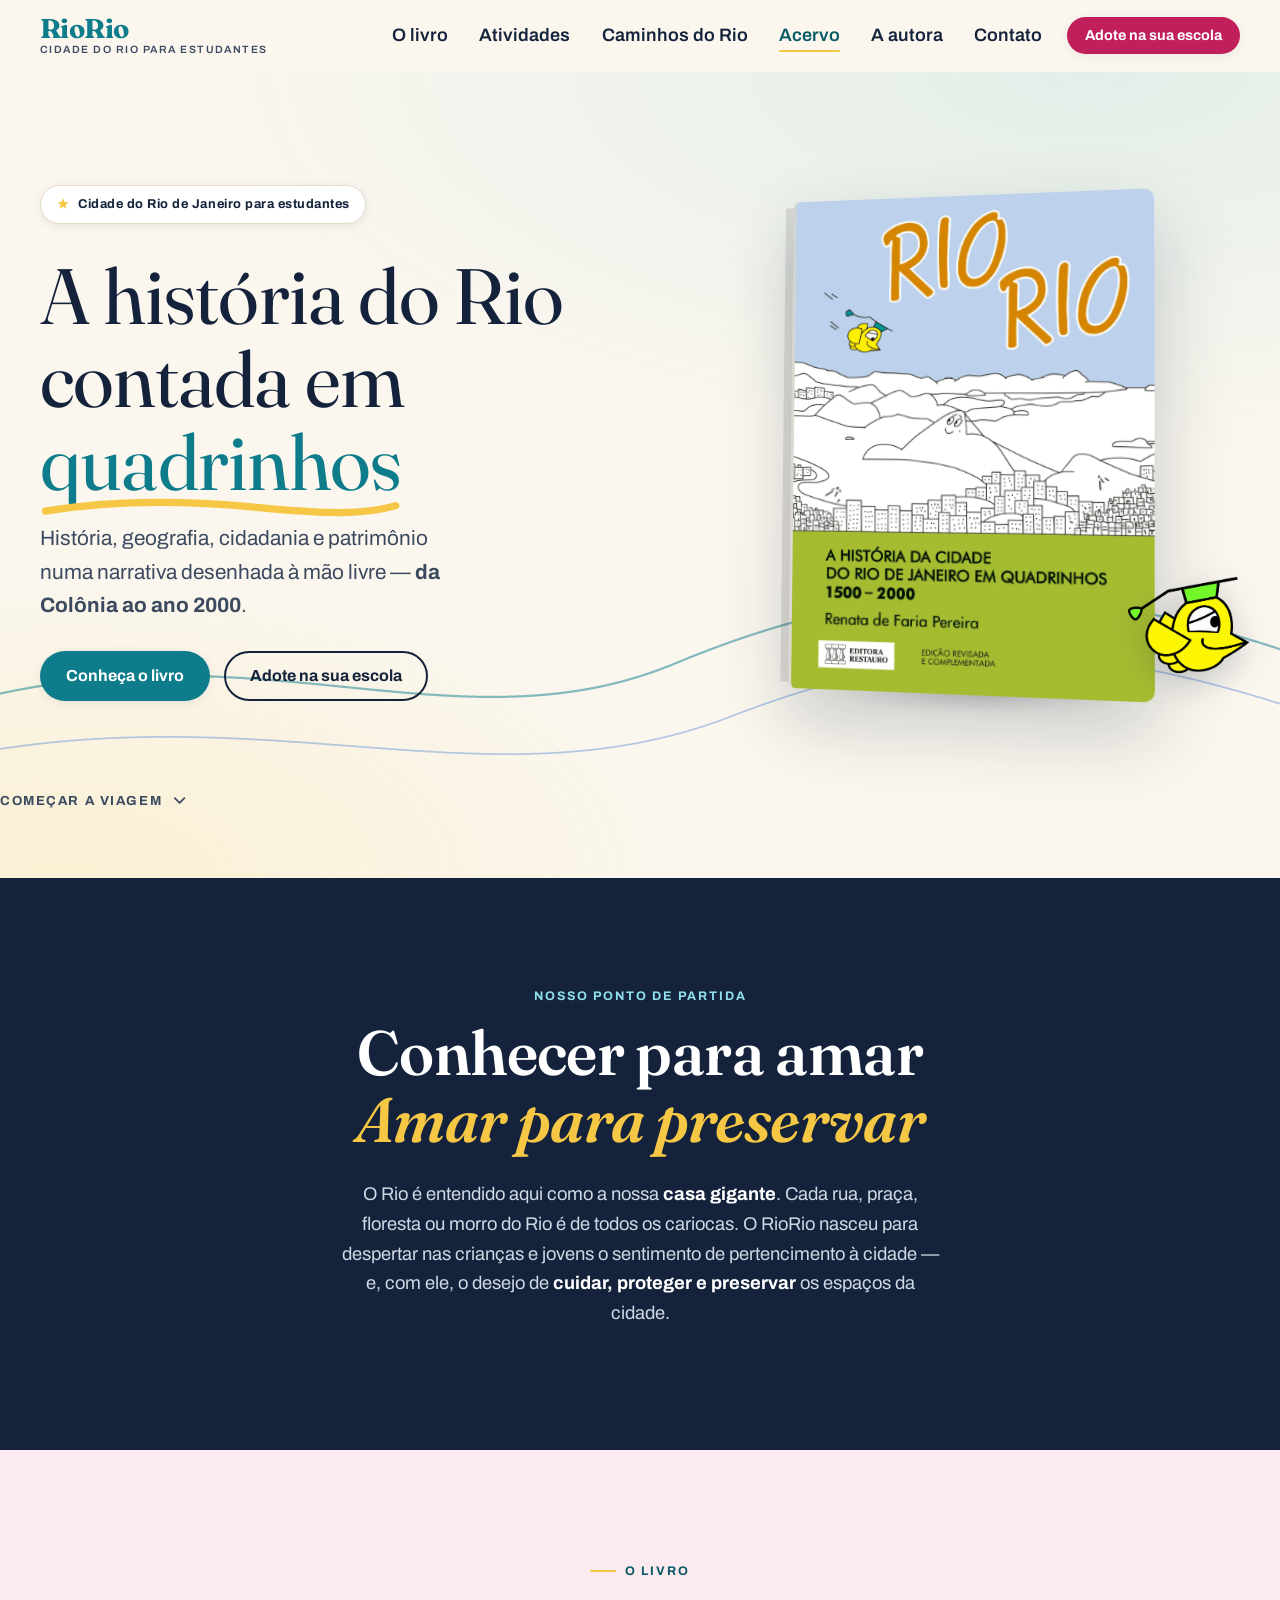
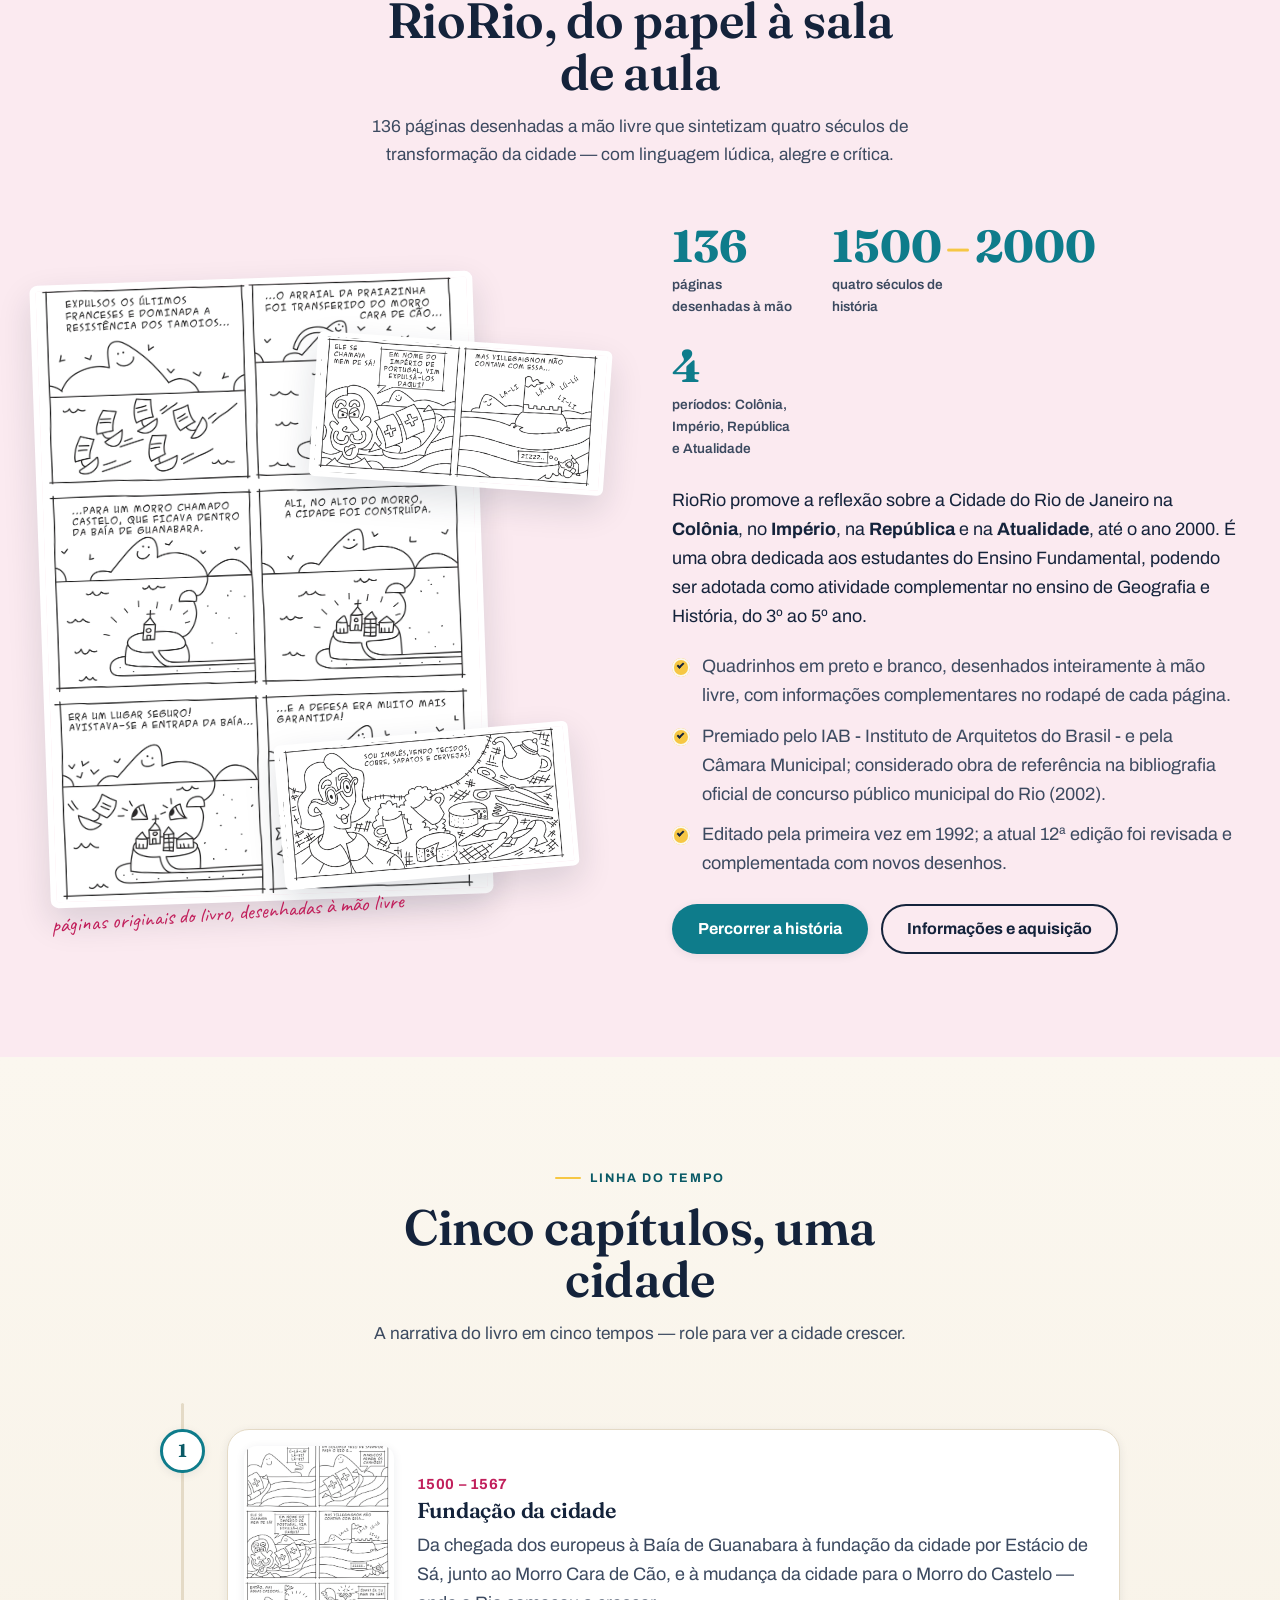
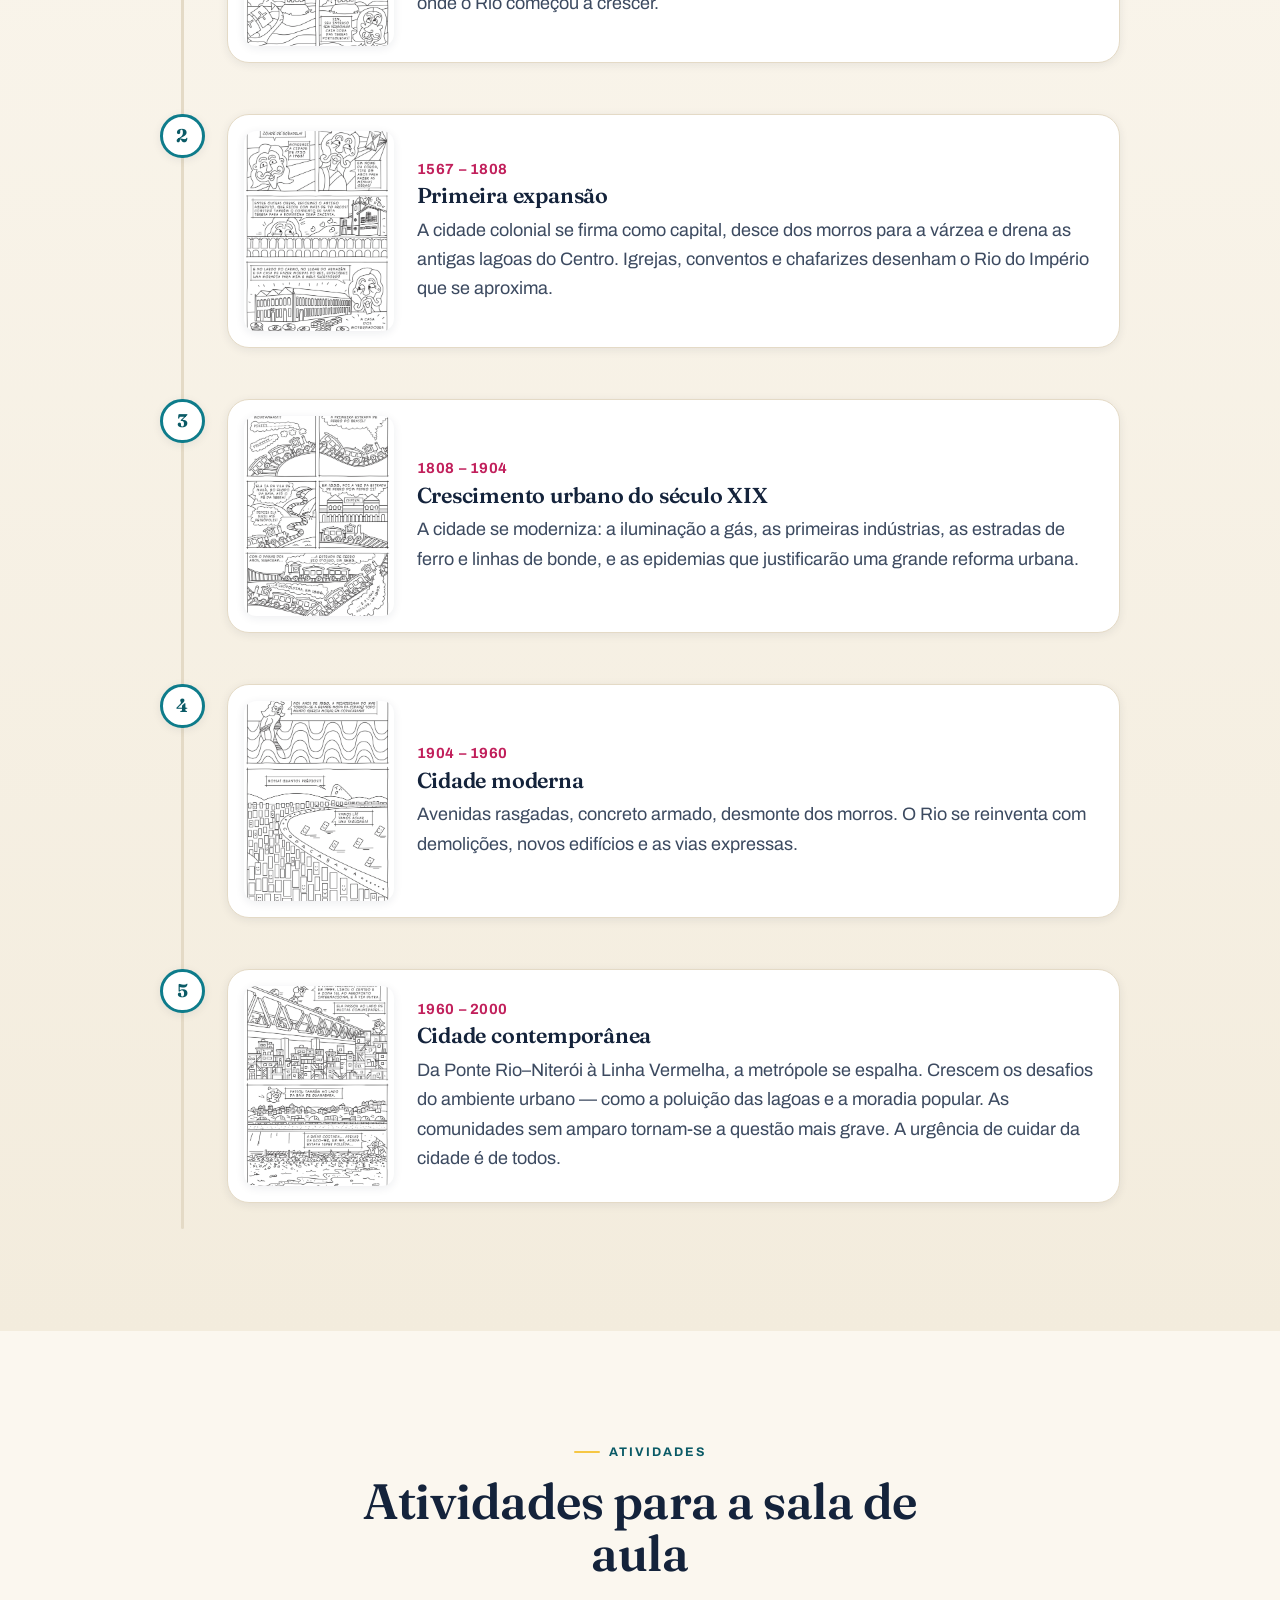
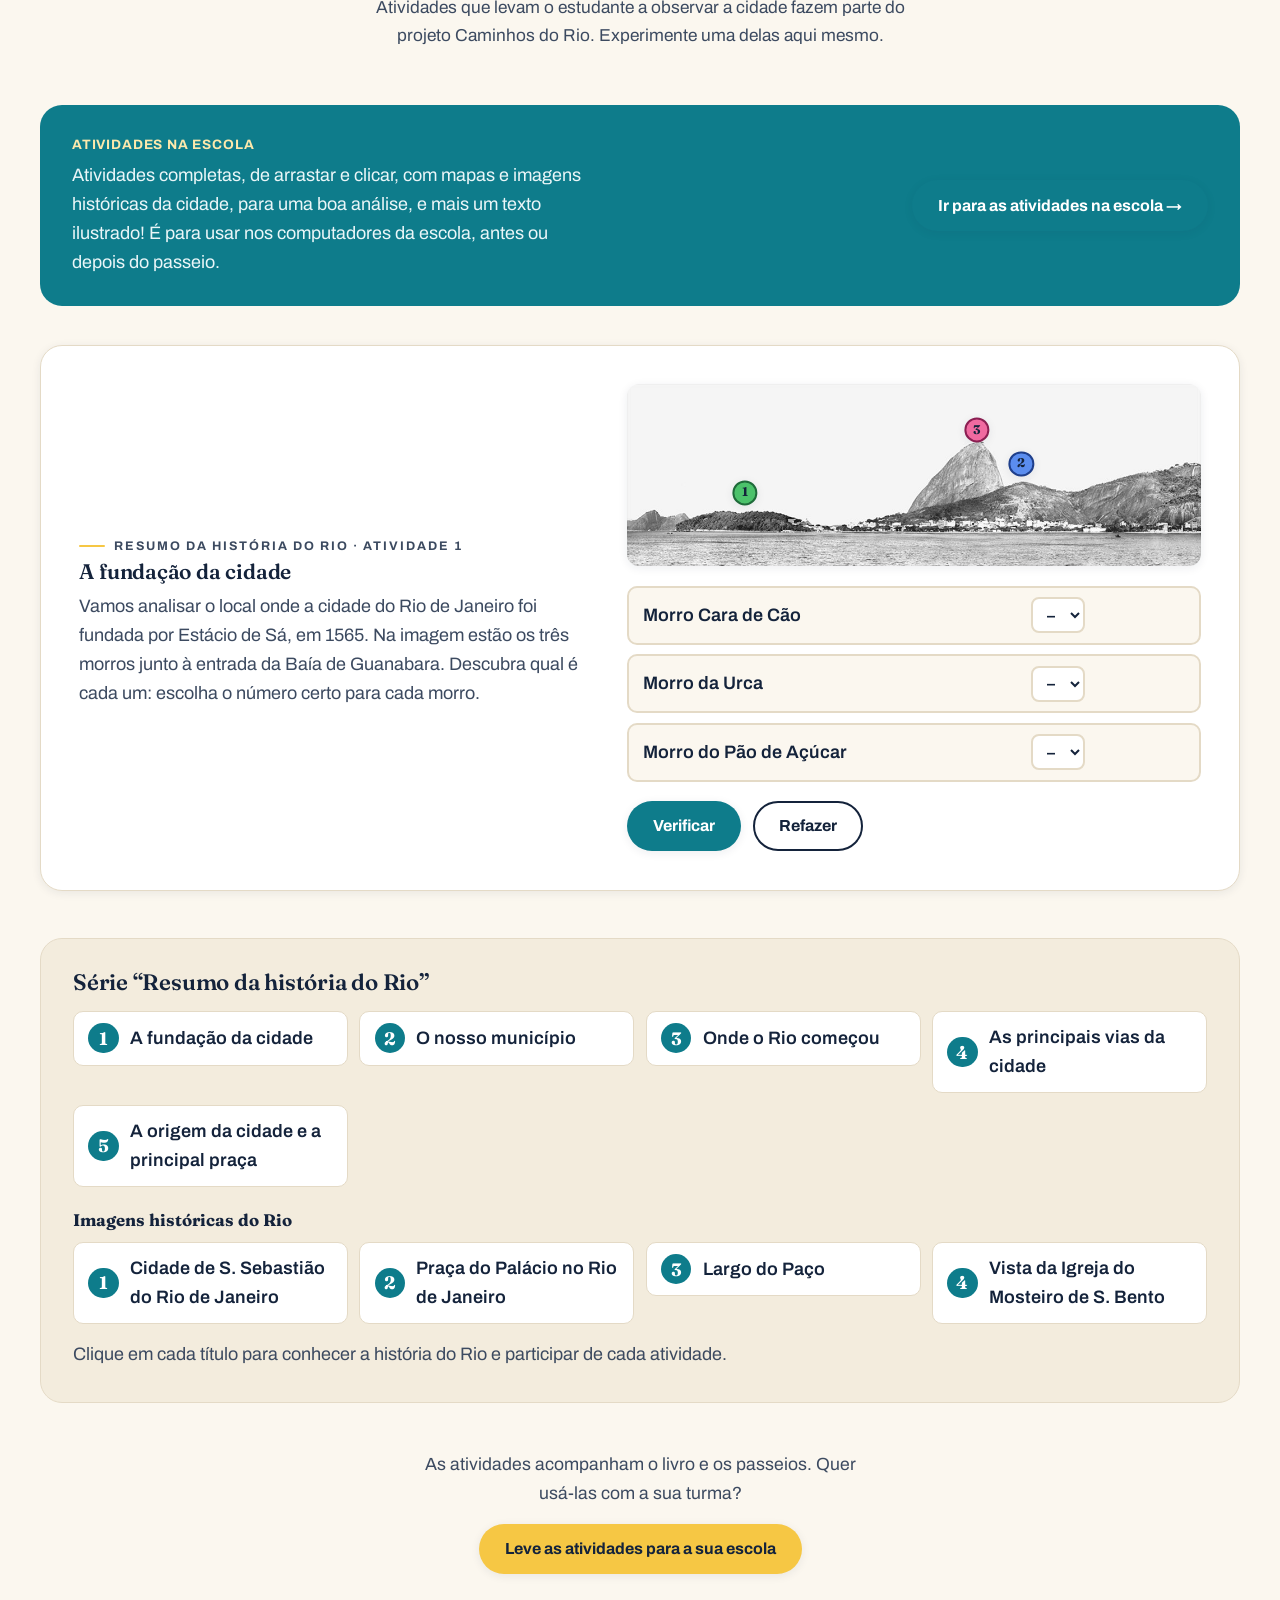
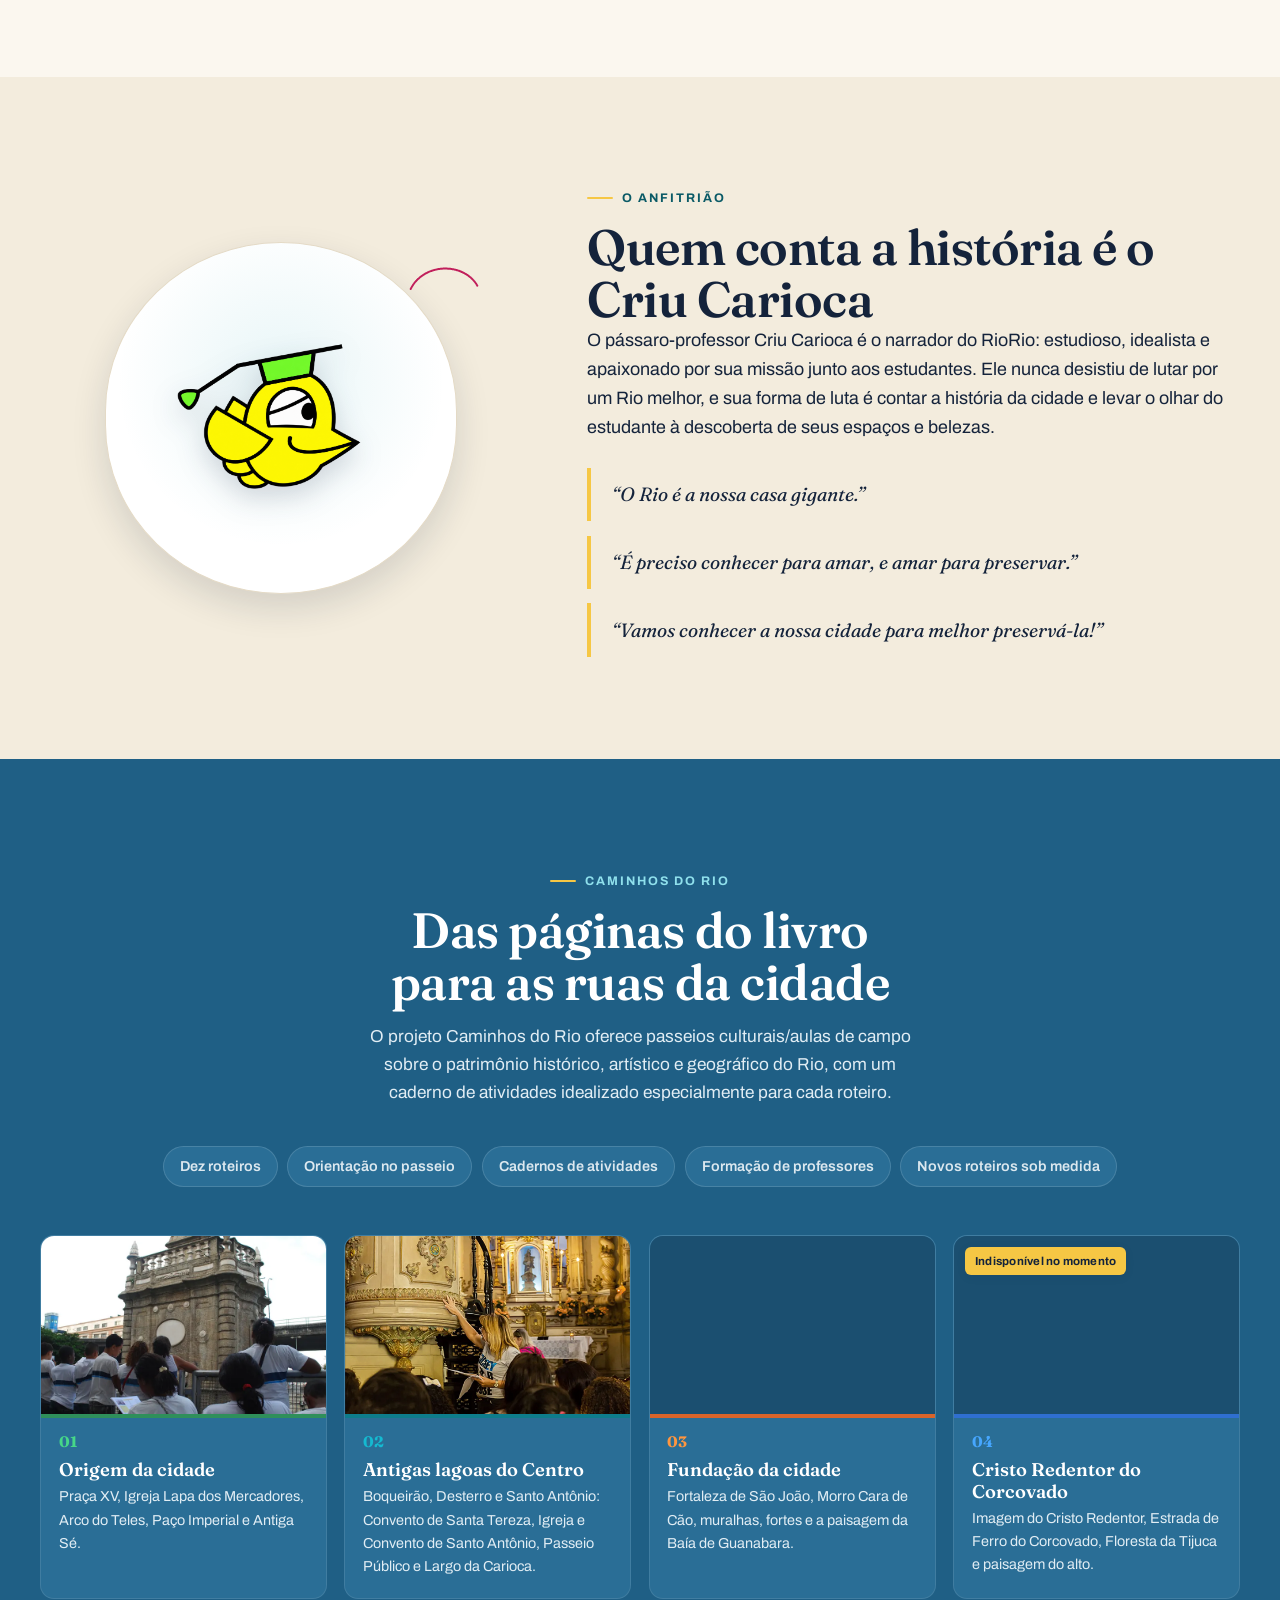
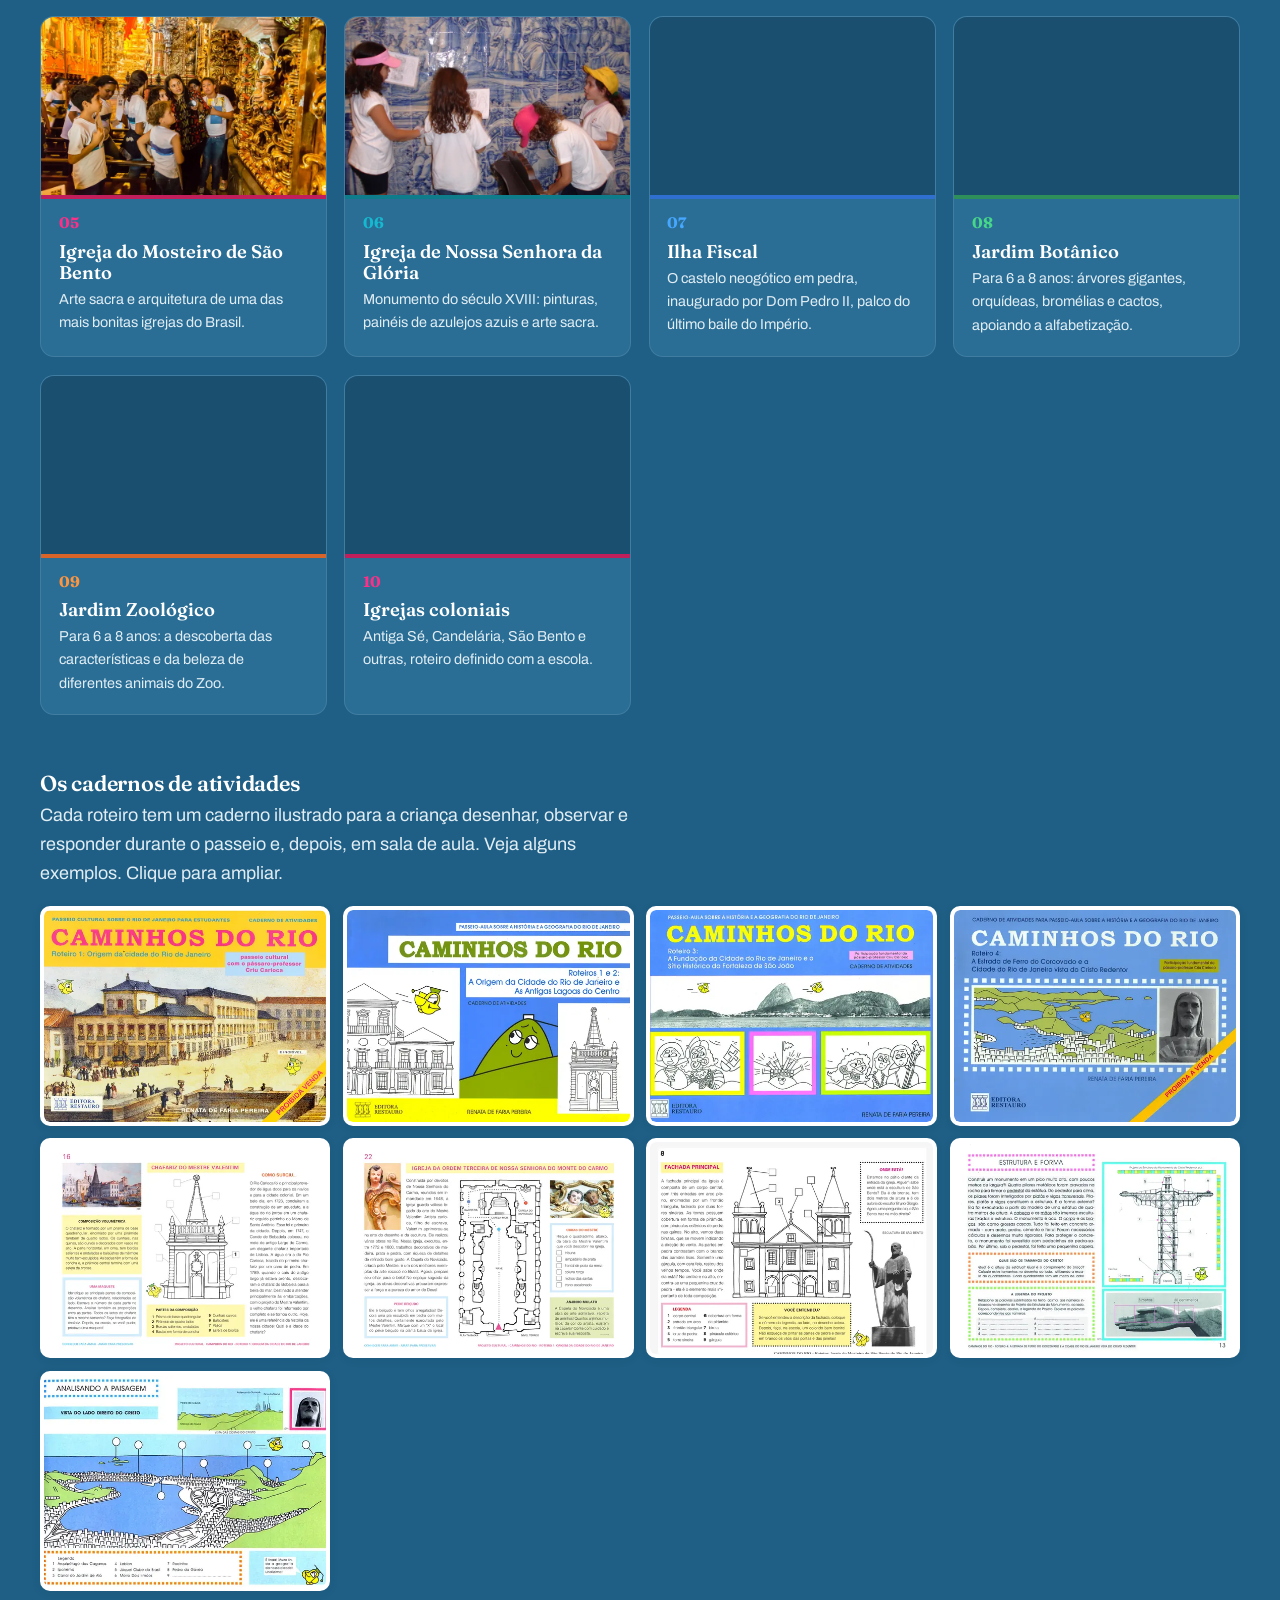
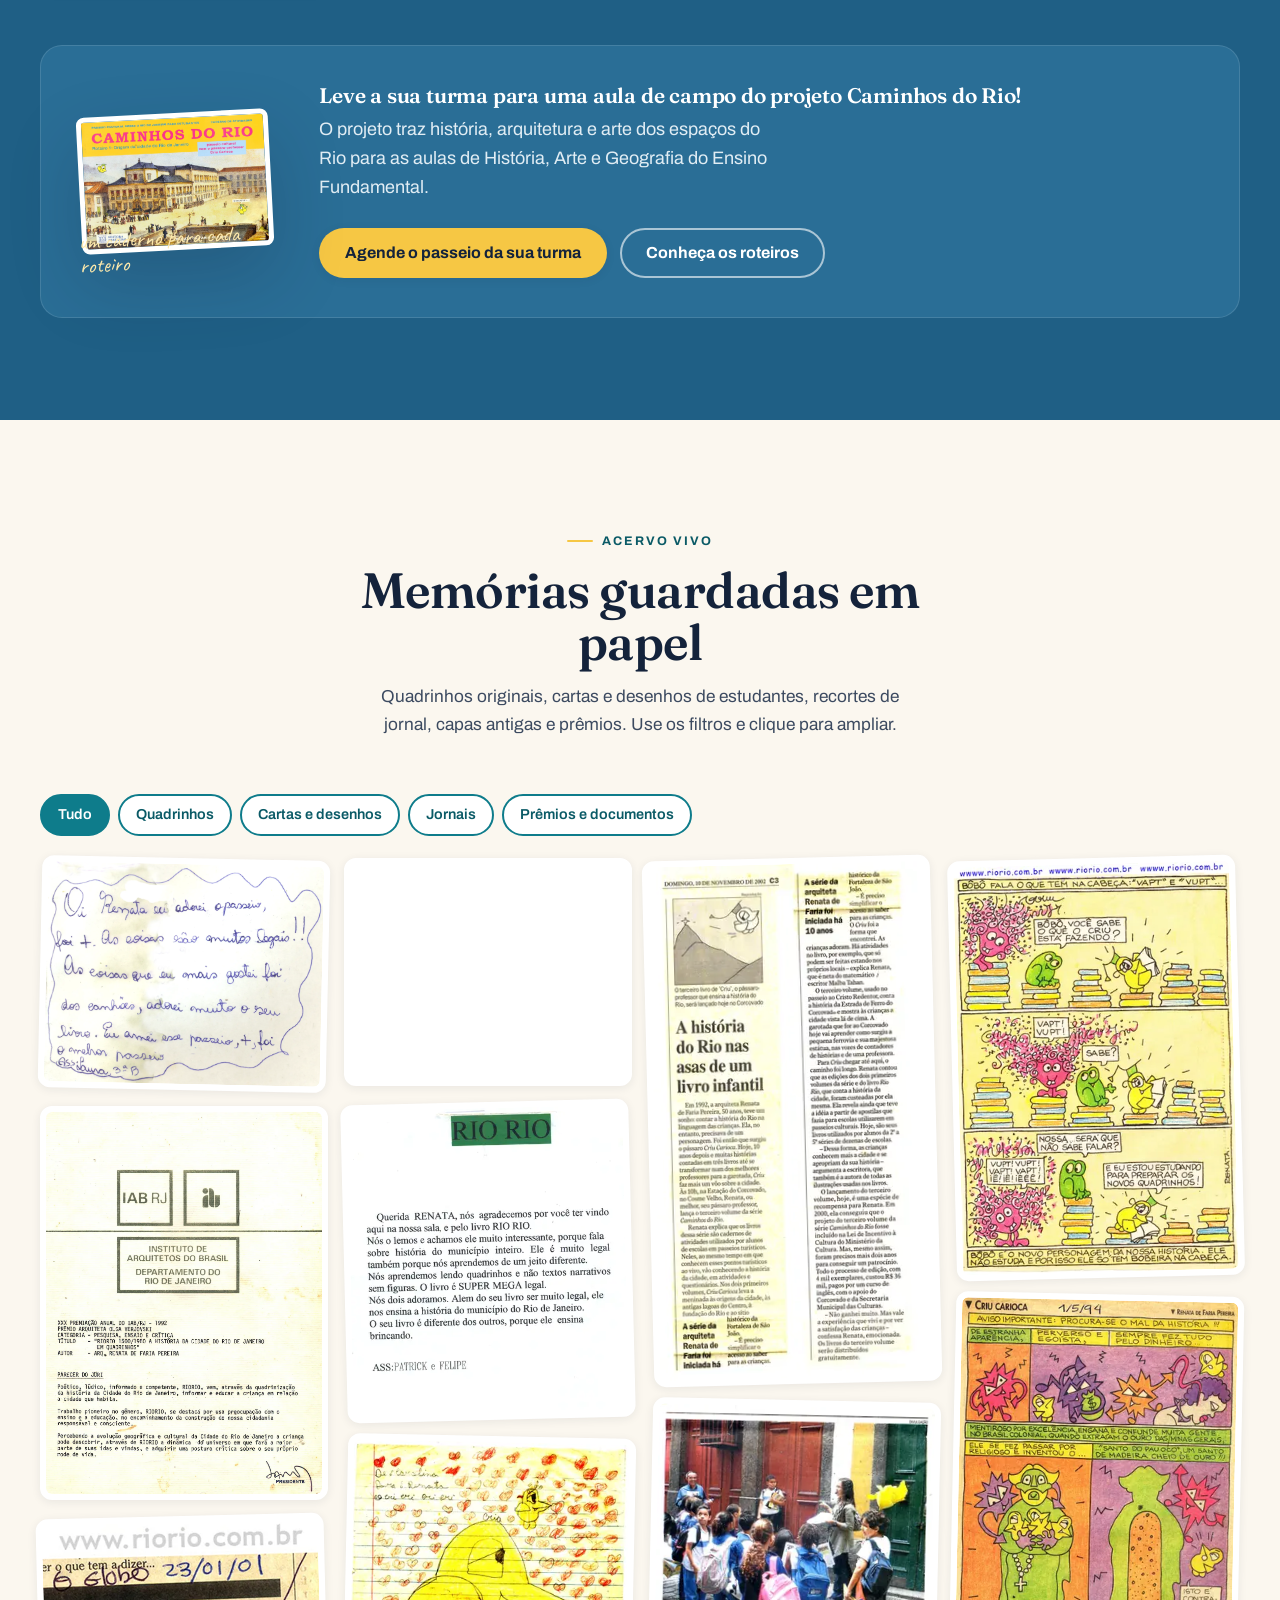
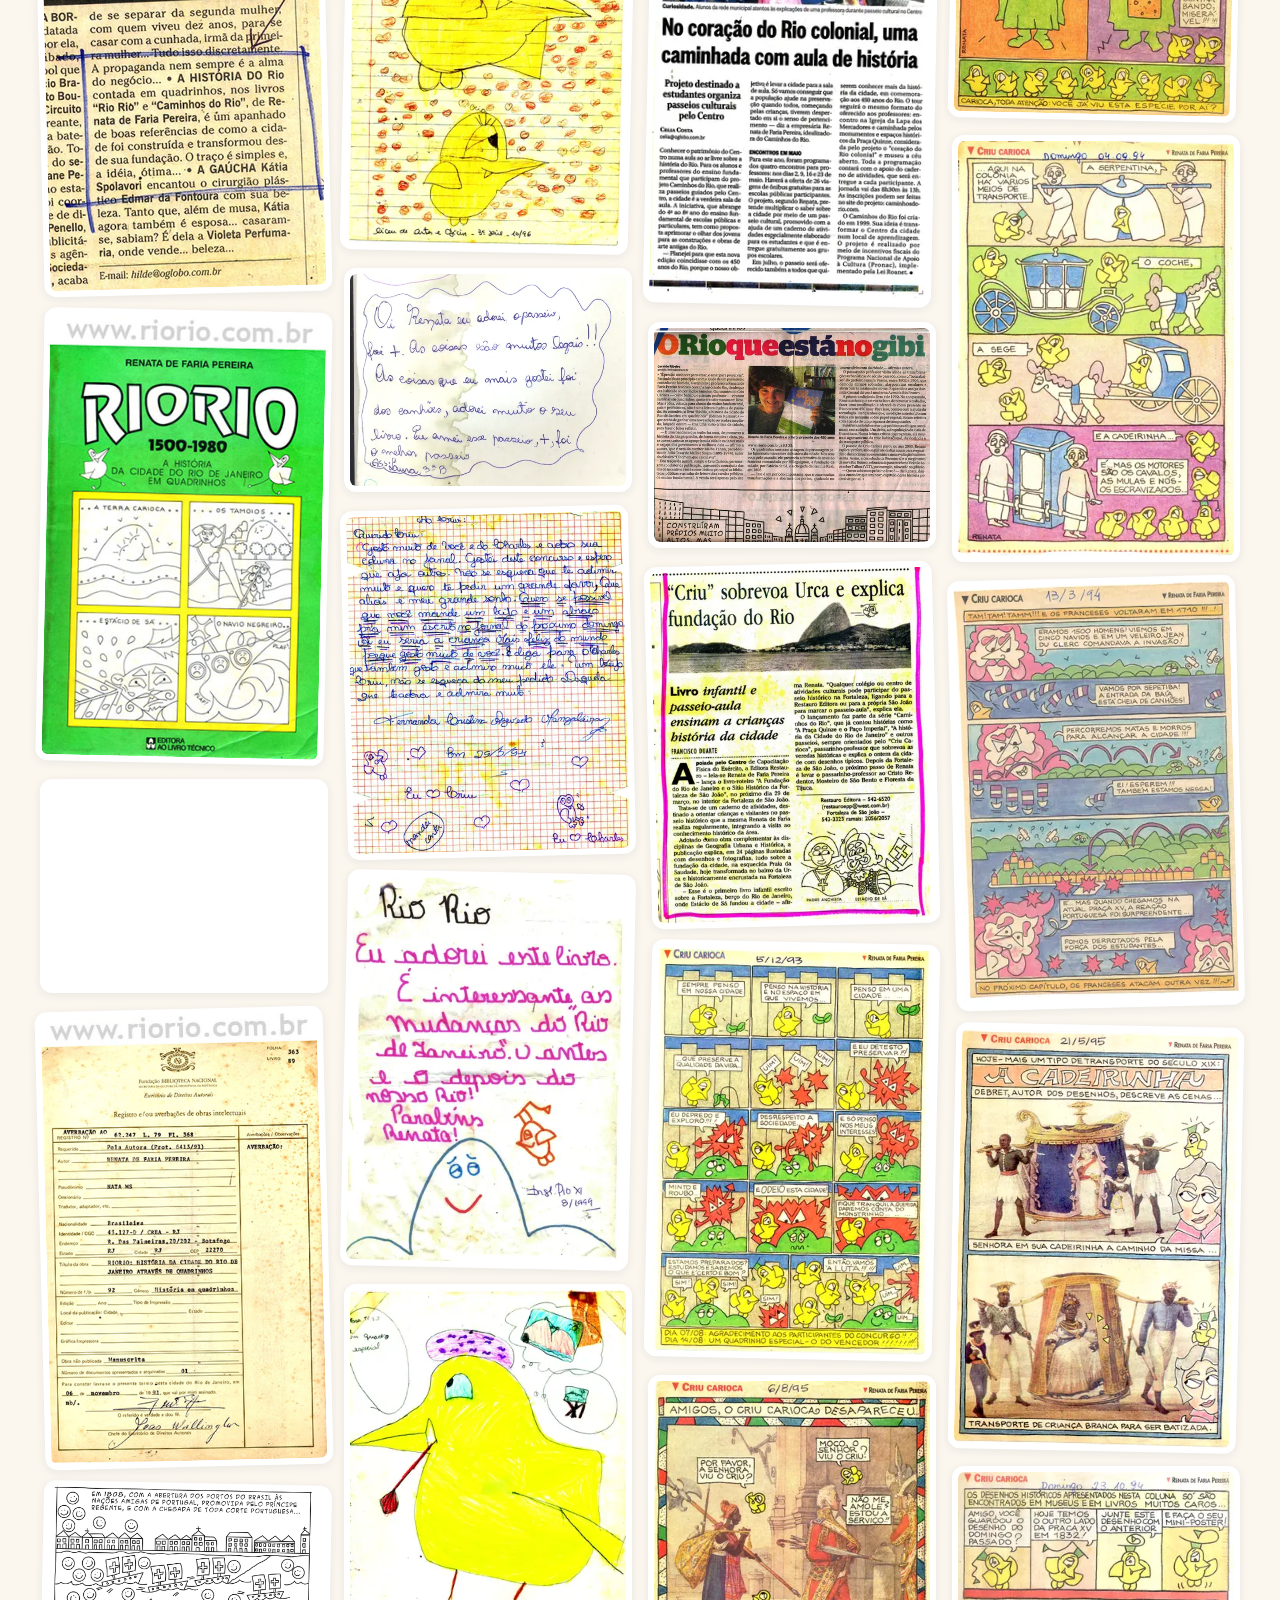
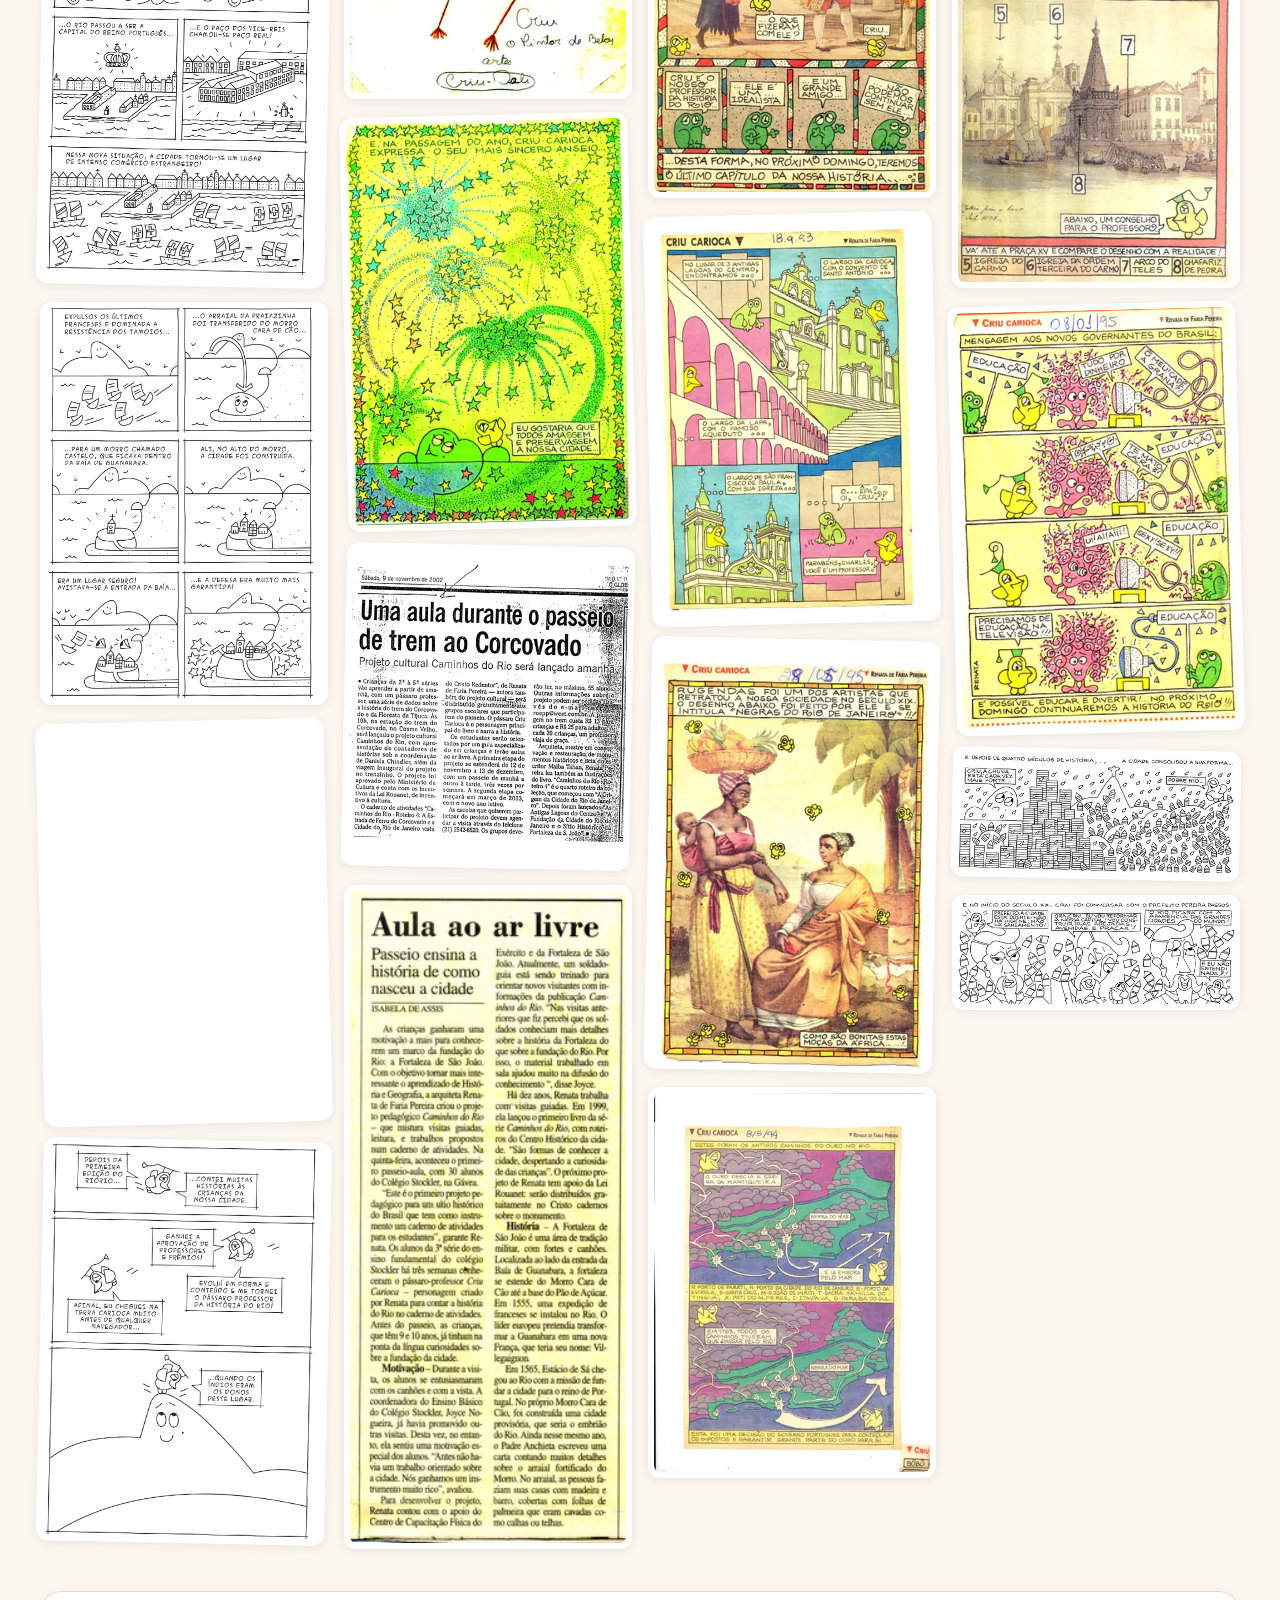
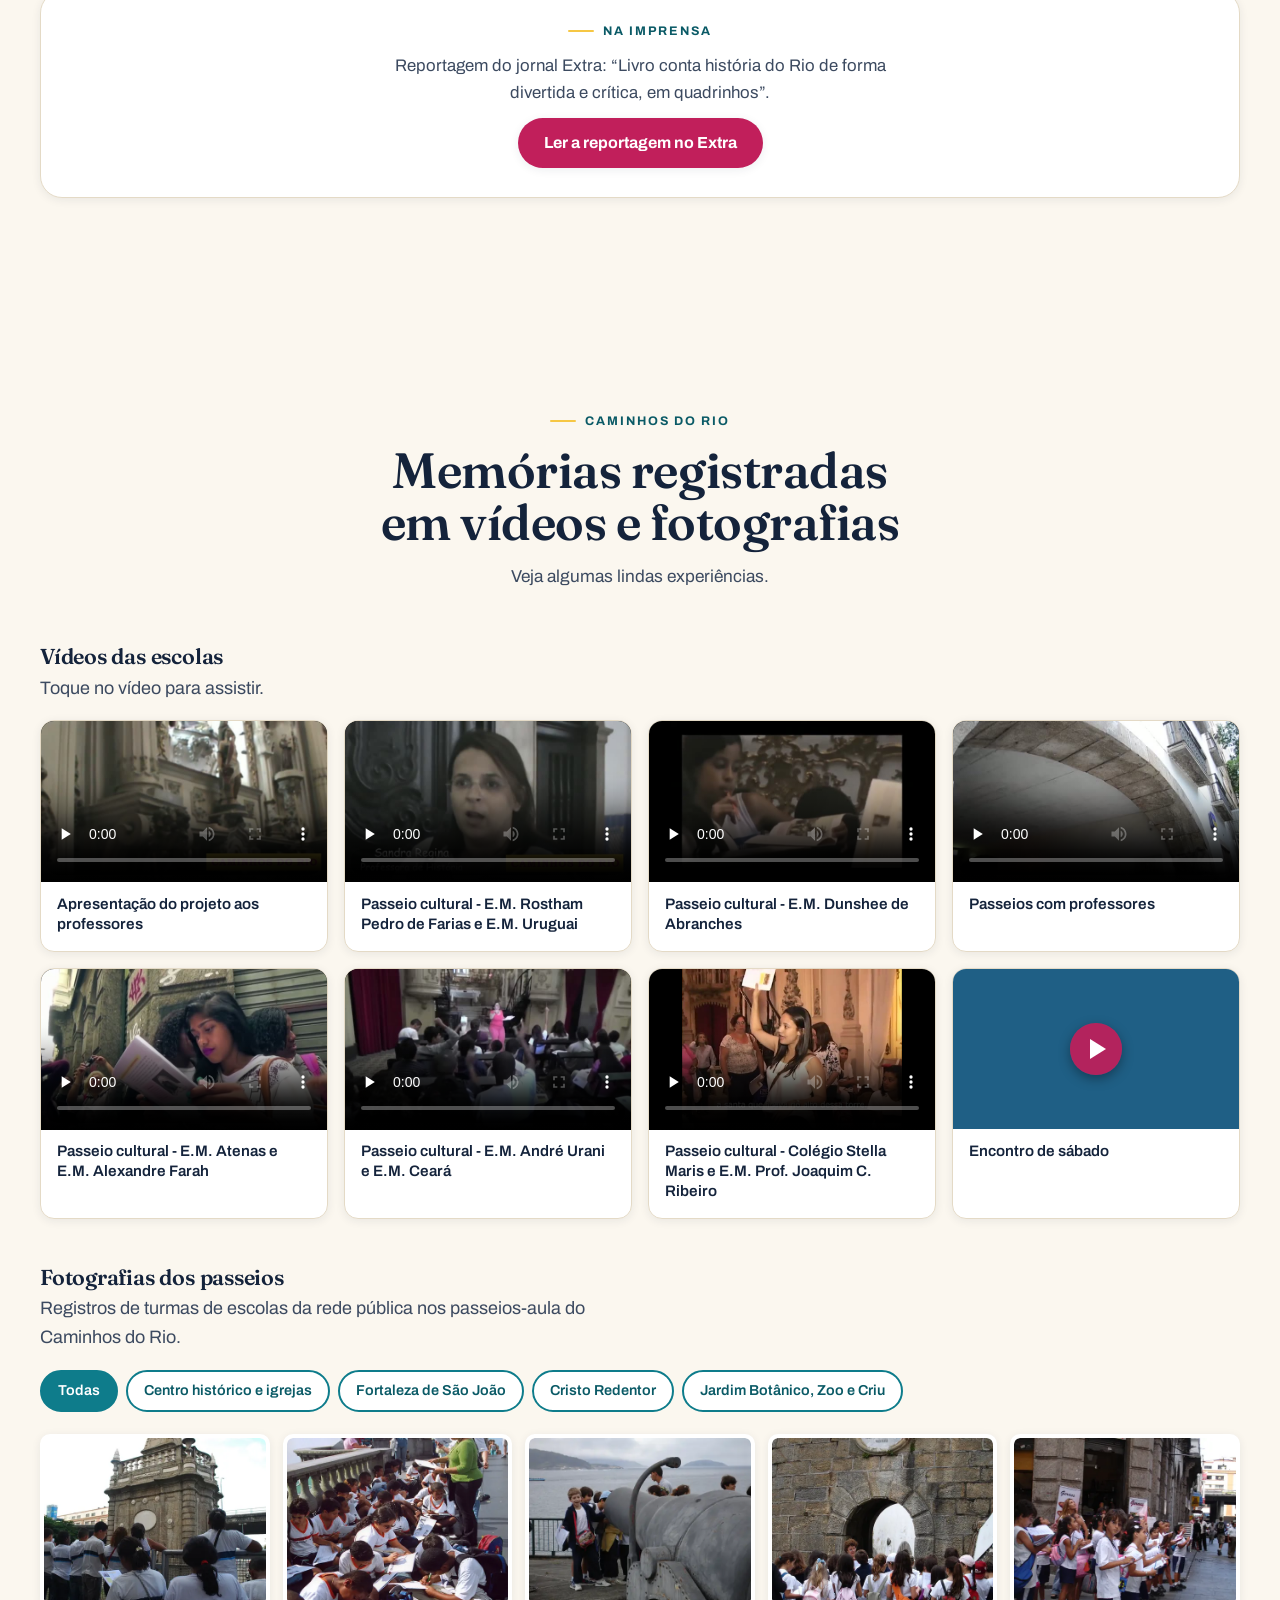
==== commit bc69bacf: "Instagram: perfil correto (riorioverdadeiro) Co-Authored-By: Claude Sonnet 5.5 <noreply@anthropic.co" ====
--- a/index.html
+++ b/index.html
@@ -27,7 +27,7 @@
   <!-- LCP: preload the hero cover -->
   <link rel="preload" as="image" href="assets/images/capa-riorio.webp" />
 
-  <link rel="stylesheet" href="assets/css/styles.css?v=21" />
+  <link rel="stylesheet" href="assets/css/styles.css?v=22" />
 </head>
 <body>
   <a class="skip-link" href="#conteudo">Pular para o conteúdo</a>
@@ -1350,7 +1350,7 @@
         <p><a href="https://wa.me/5521993195634" target="_blank" rel="noopener">WhatsApp (21) 99319-5634</a></p>
         <p><a href="mailto:restauro.malba@gmail.com">restauro.malba@gmail.com</a></p>
         <ul class="social" aria-label="Redes sociais">
-          <li><a href="https://www.instagram.com/edicoesriorio/" target="_blank" rel="noopener">Instagram</a></li>
+          <li><a href="https://www.instagram.com/riorioverdadeiro/" target="_blank" rel="noopener">Instagram</a></li>
           <li><a href="https://www.facebook.com/riorio.com.br/" target="_blank" rel="noopener">Facebook</a></li>
         </ul>
       </div>
@@ -1384,6 +1384,6 @@
     </div>
   </div>
 
-  <script src="assets/js/main.js?v=21" defer></script>
+  <script src="assets/js/main.js?v=22" defer></script>
 </body>
 </html>
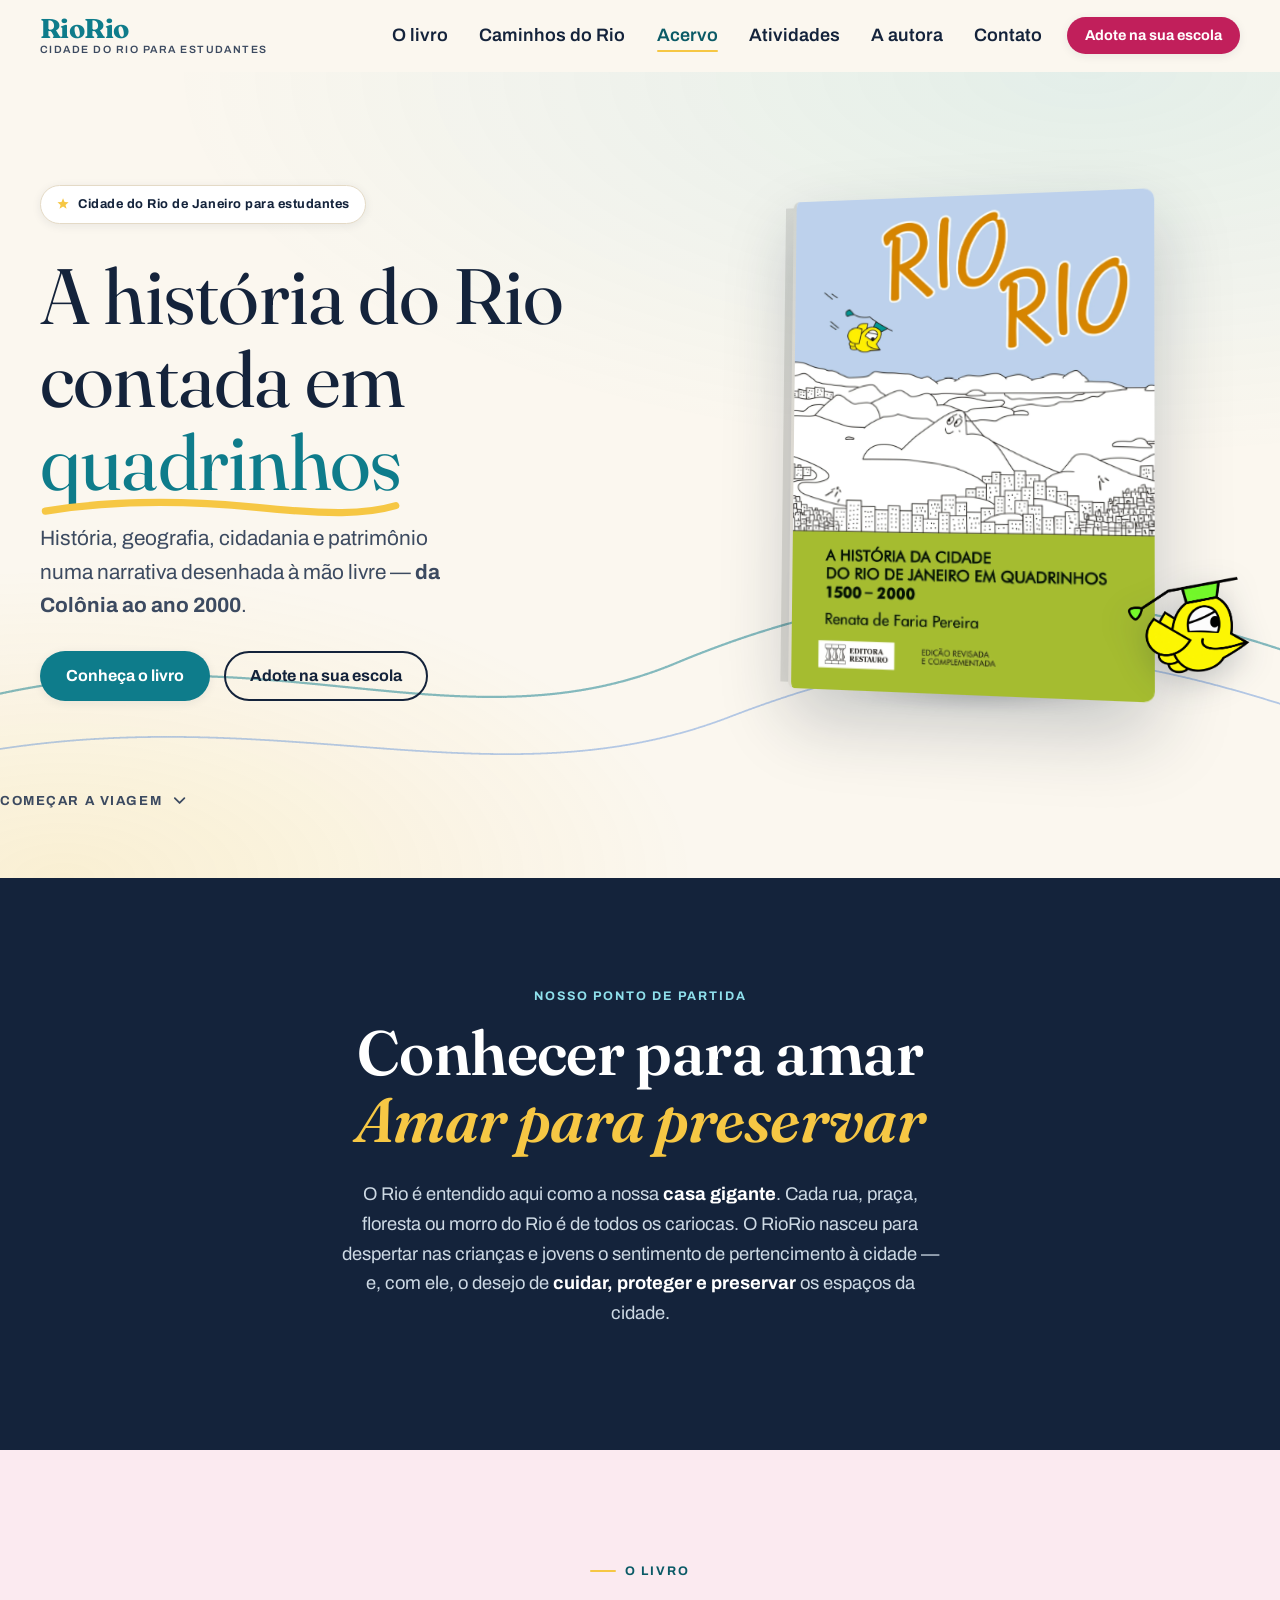
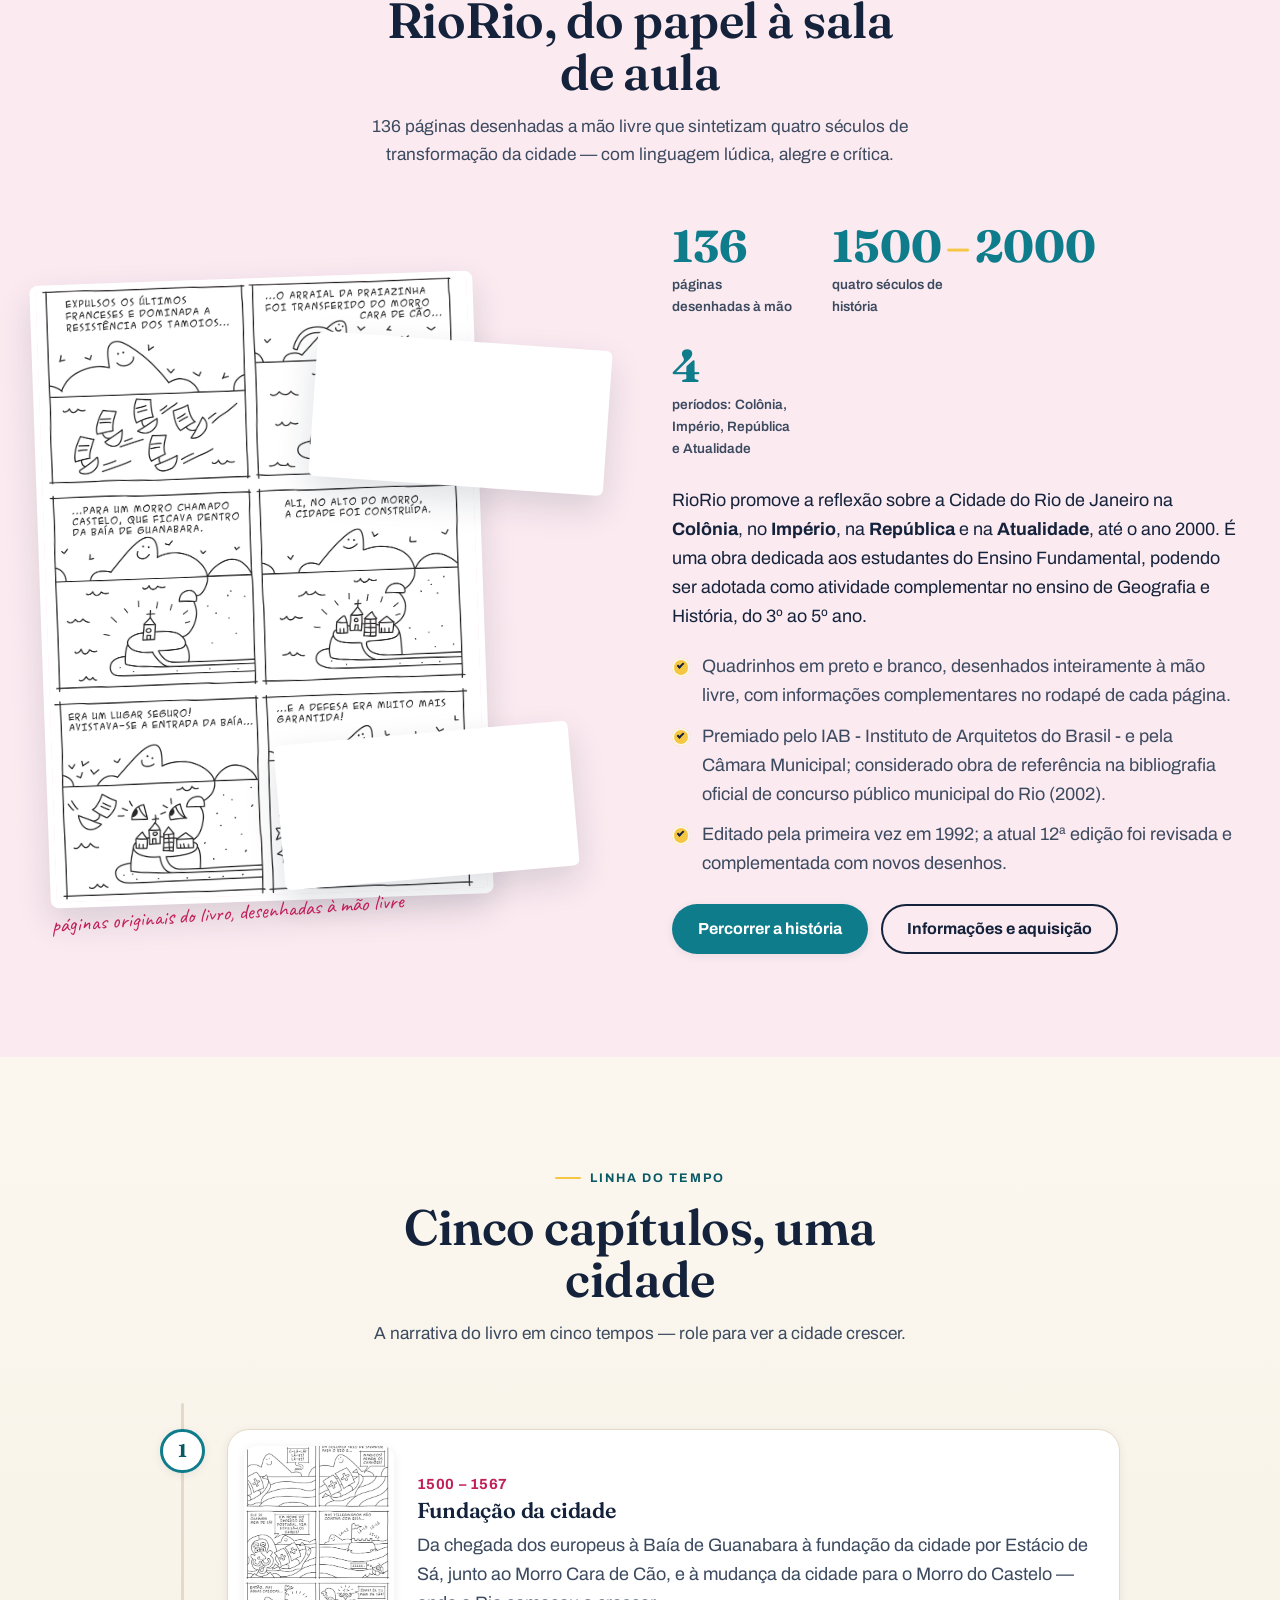
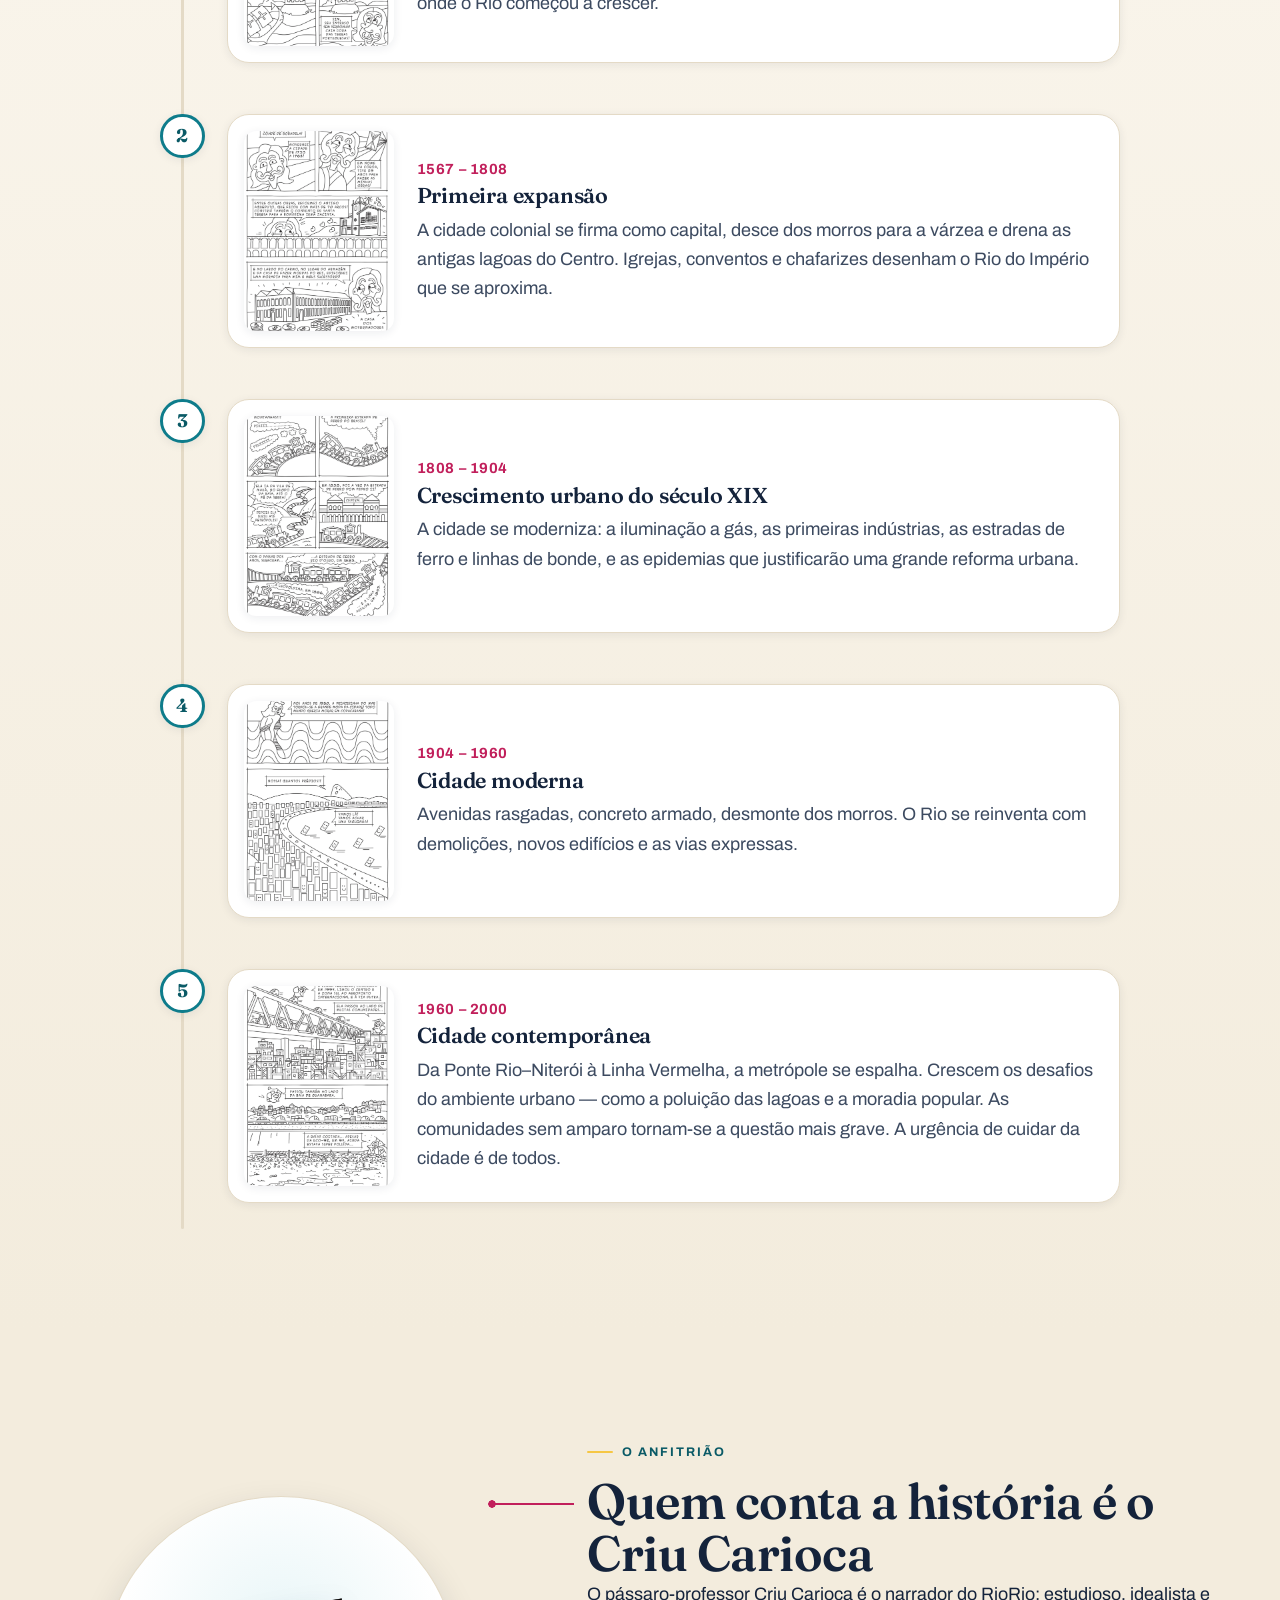
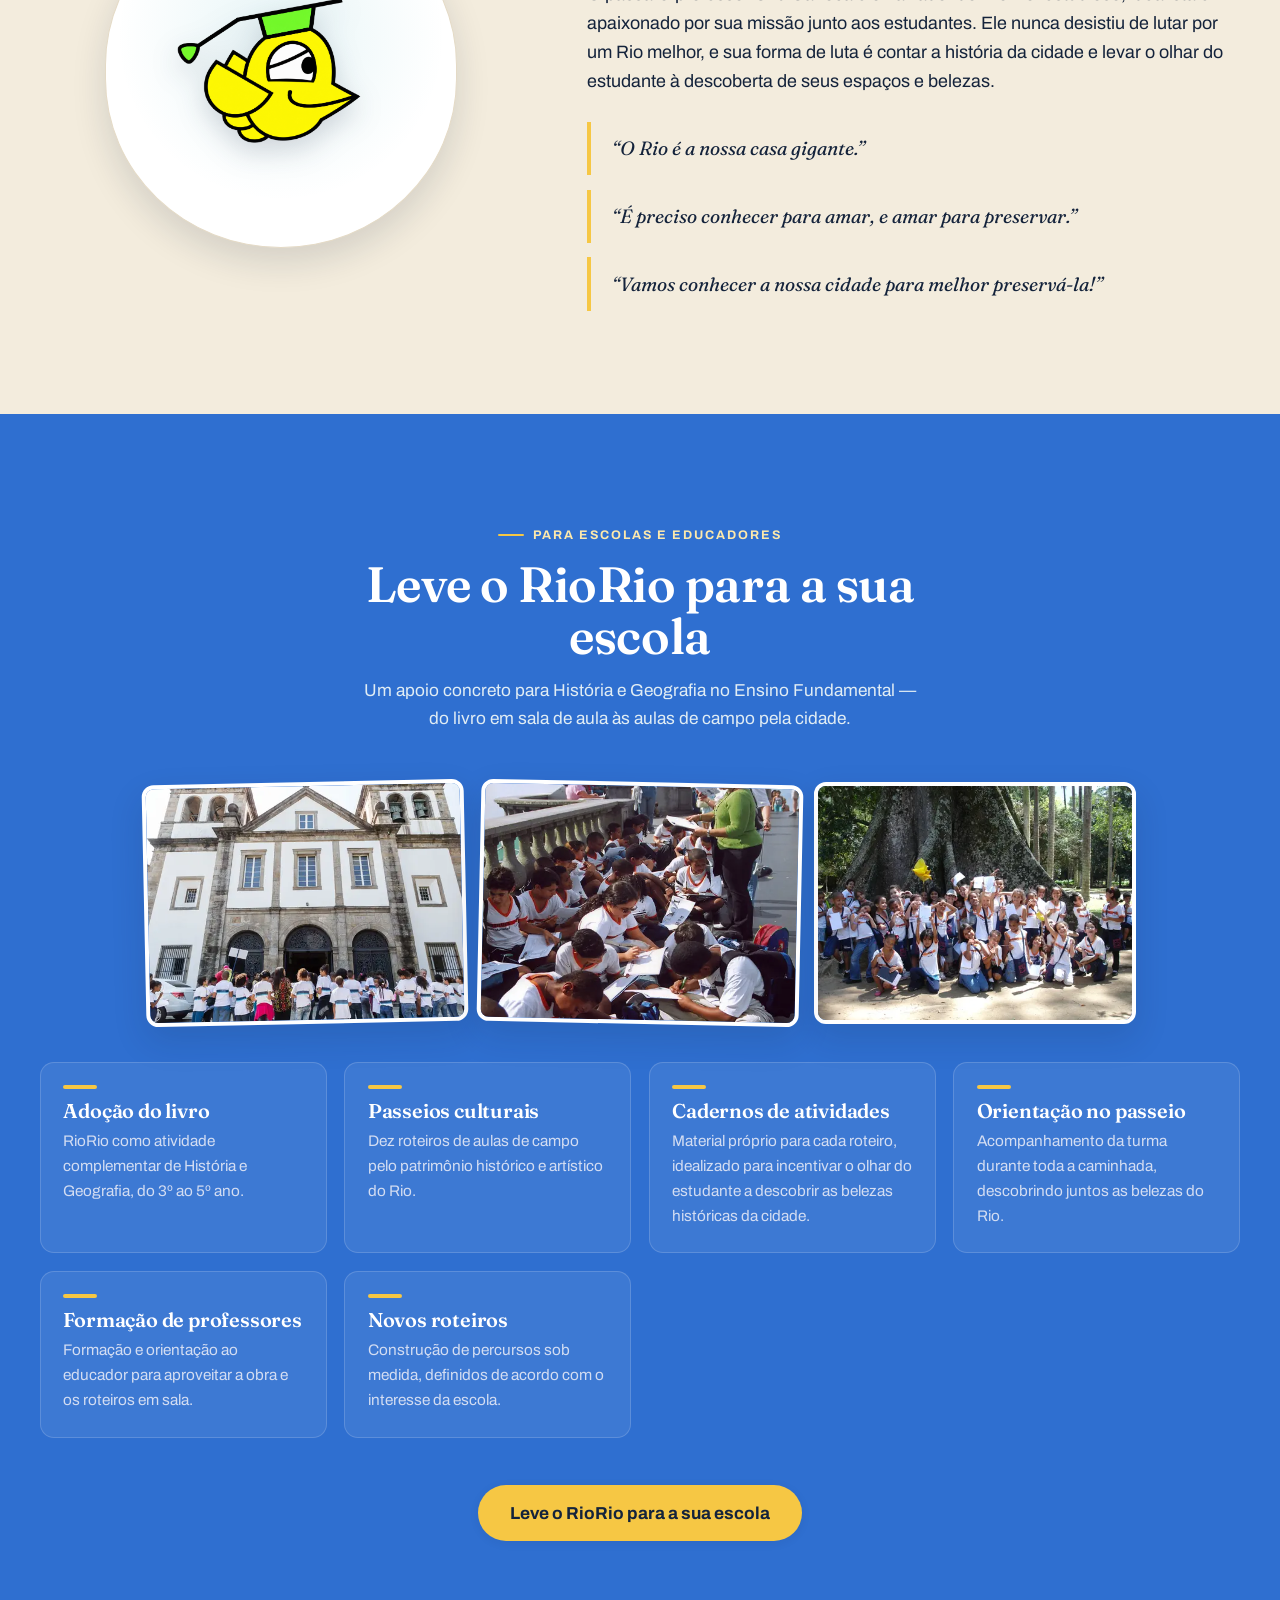
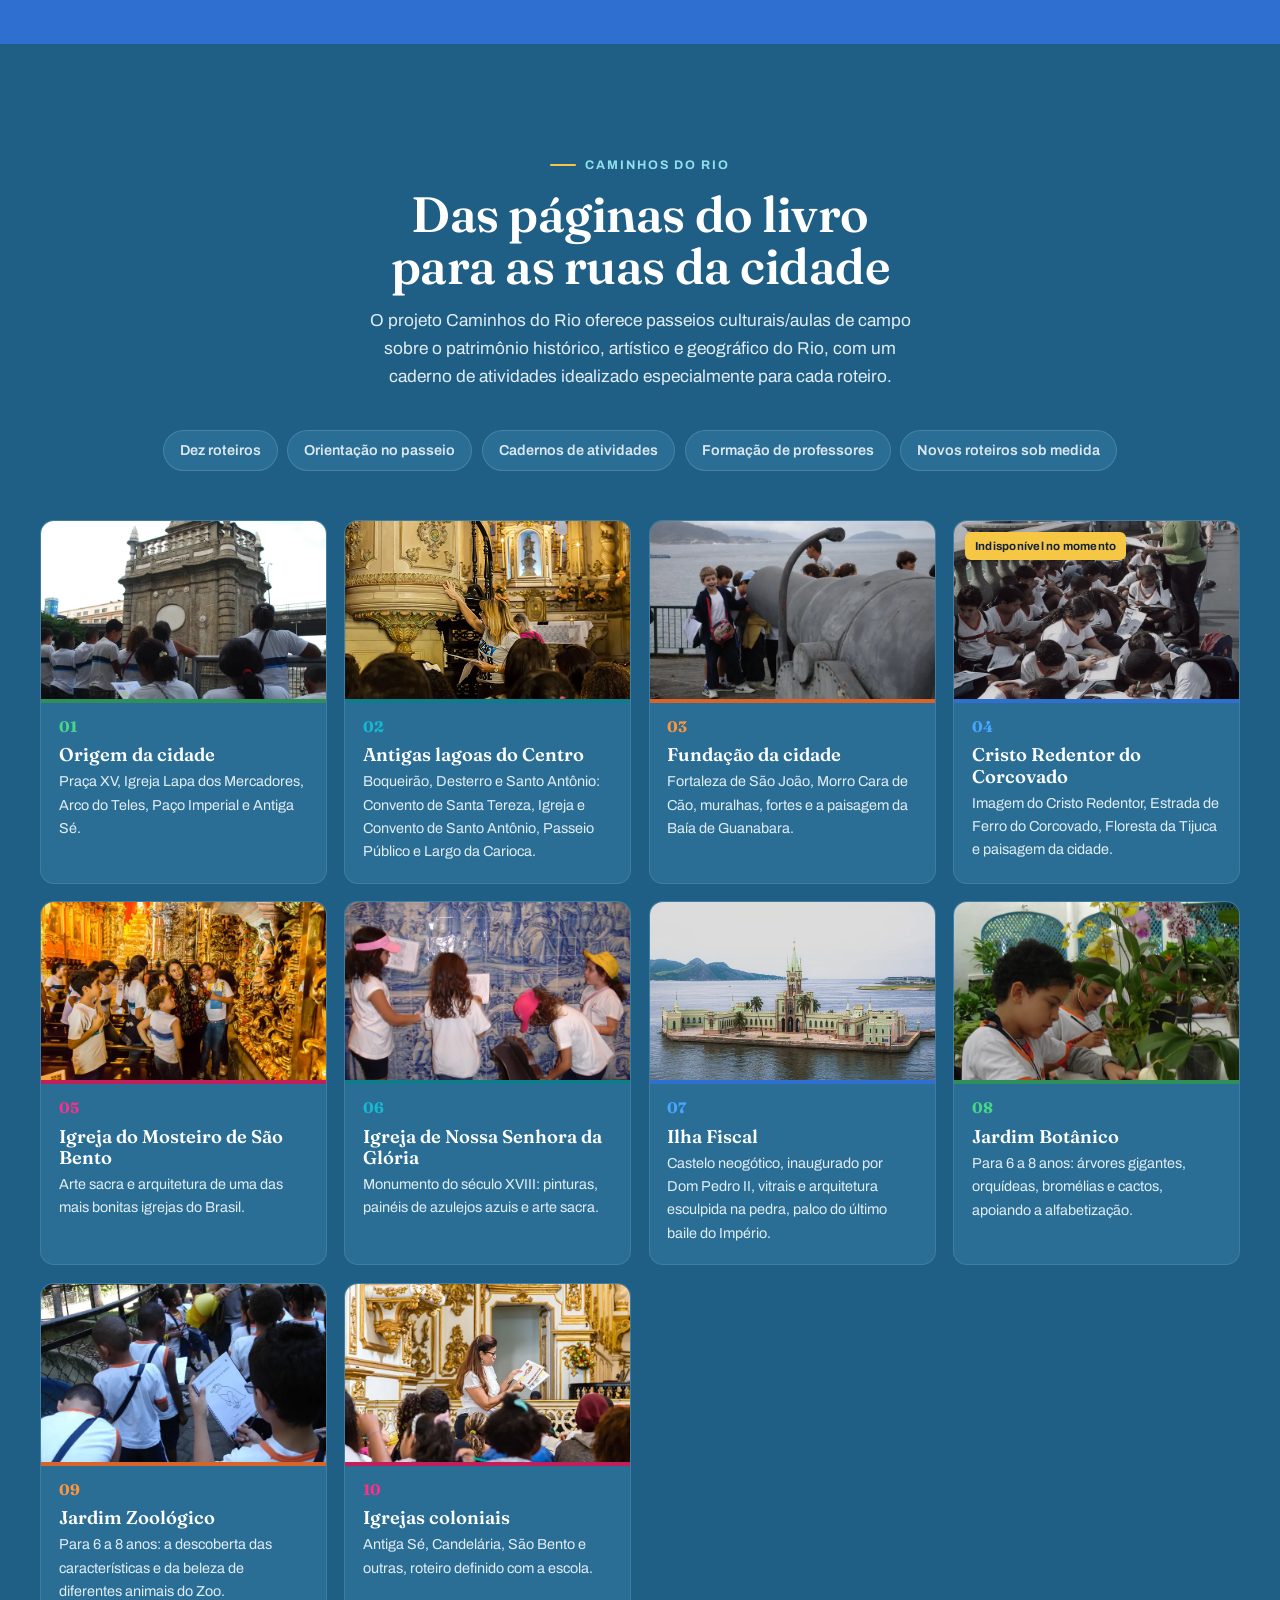
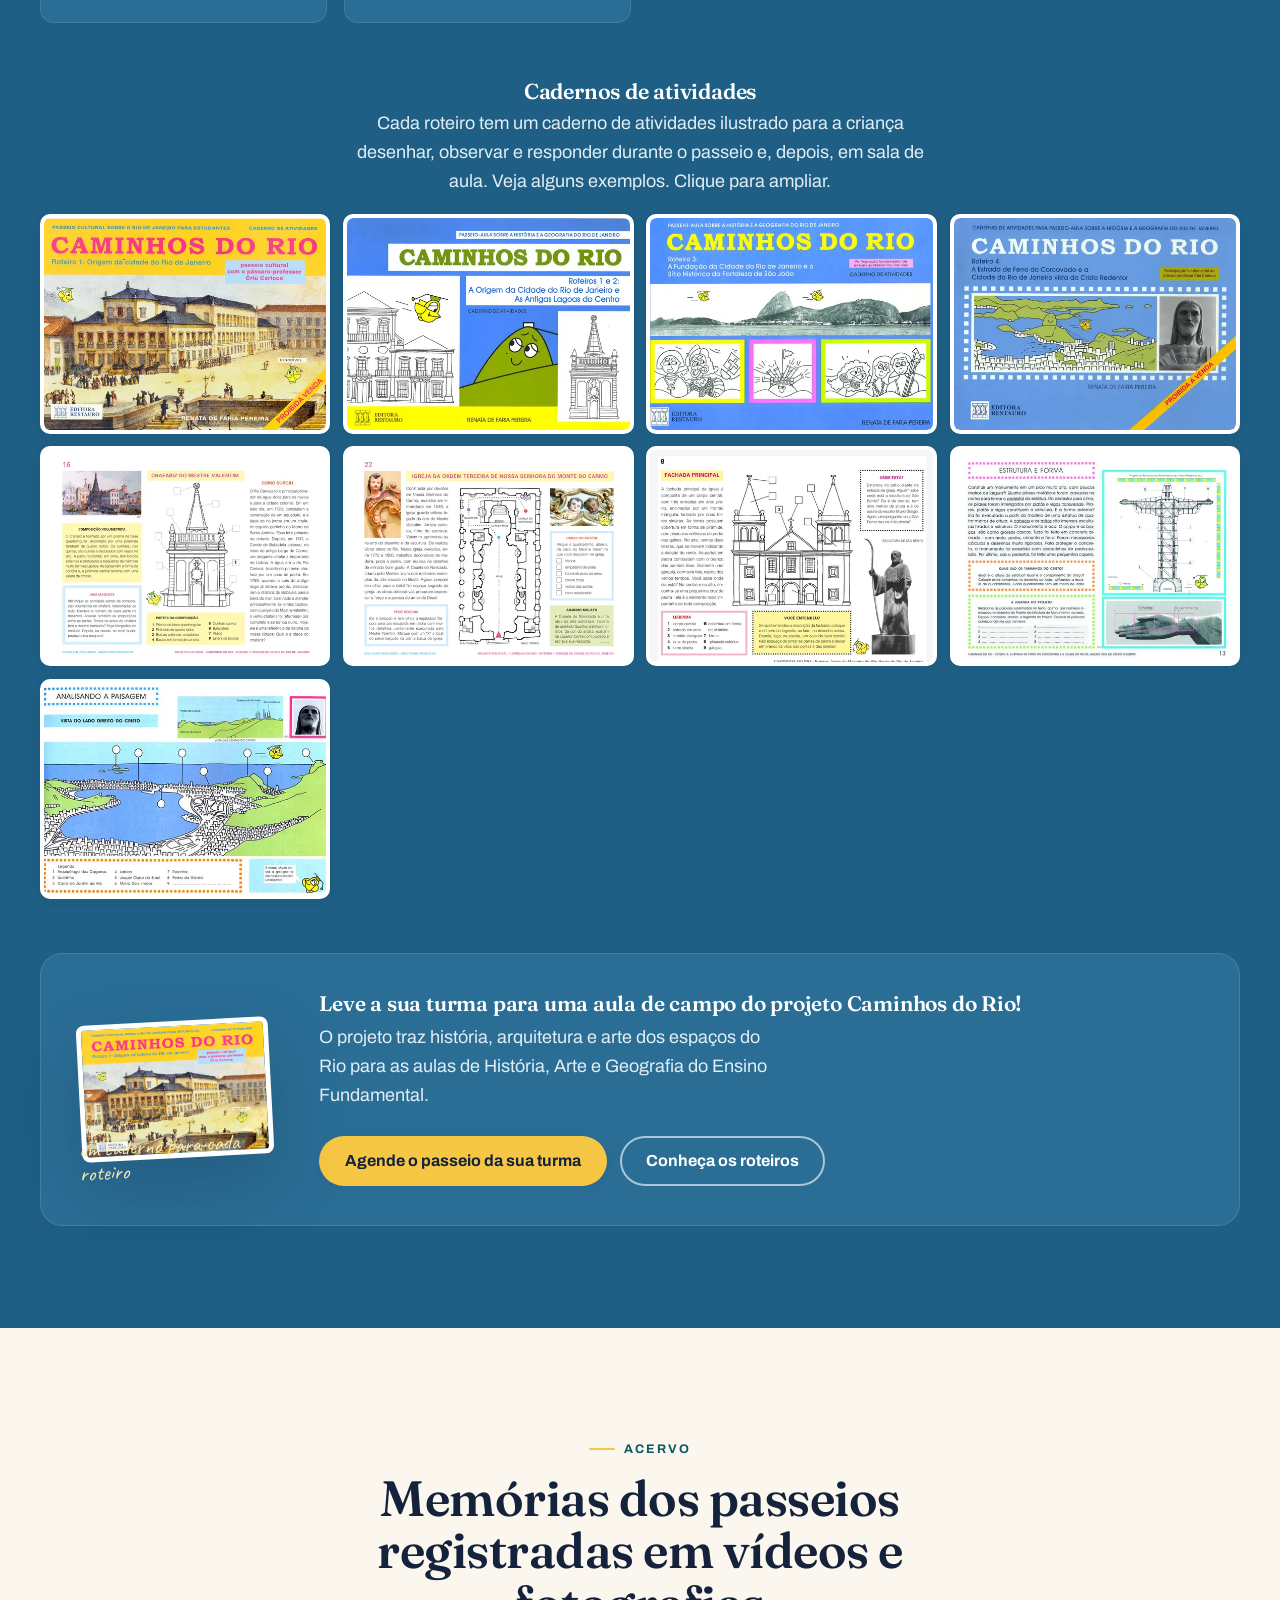
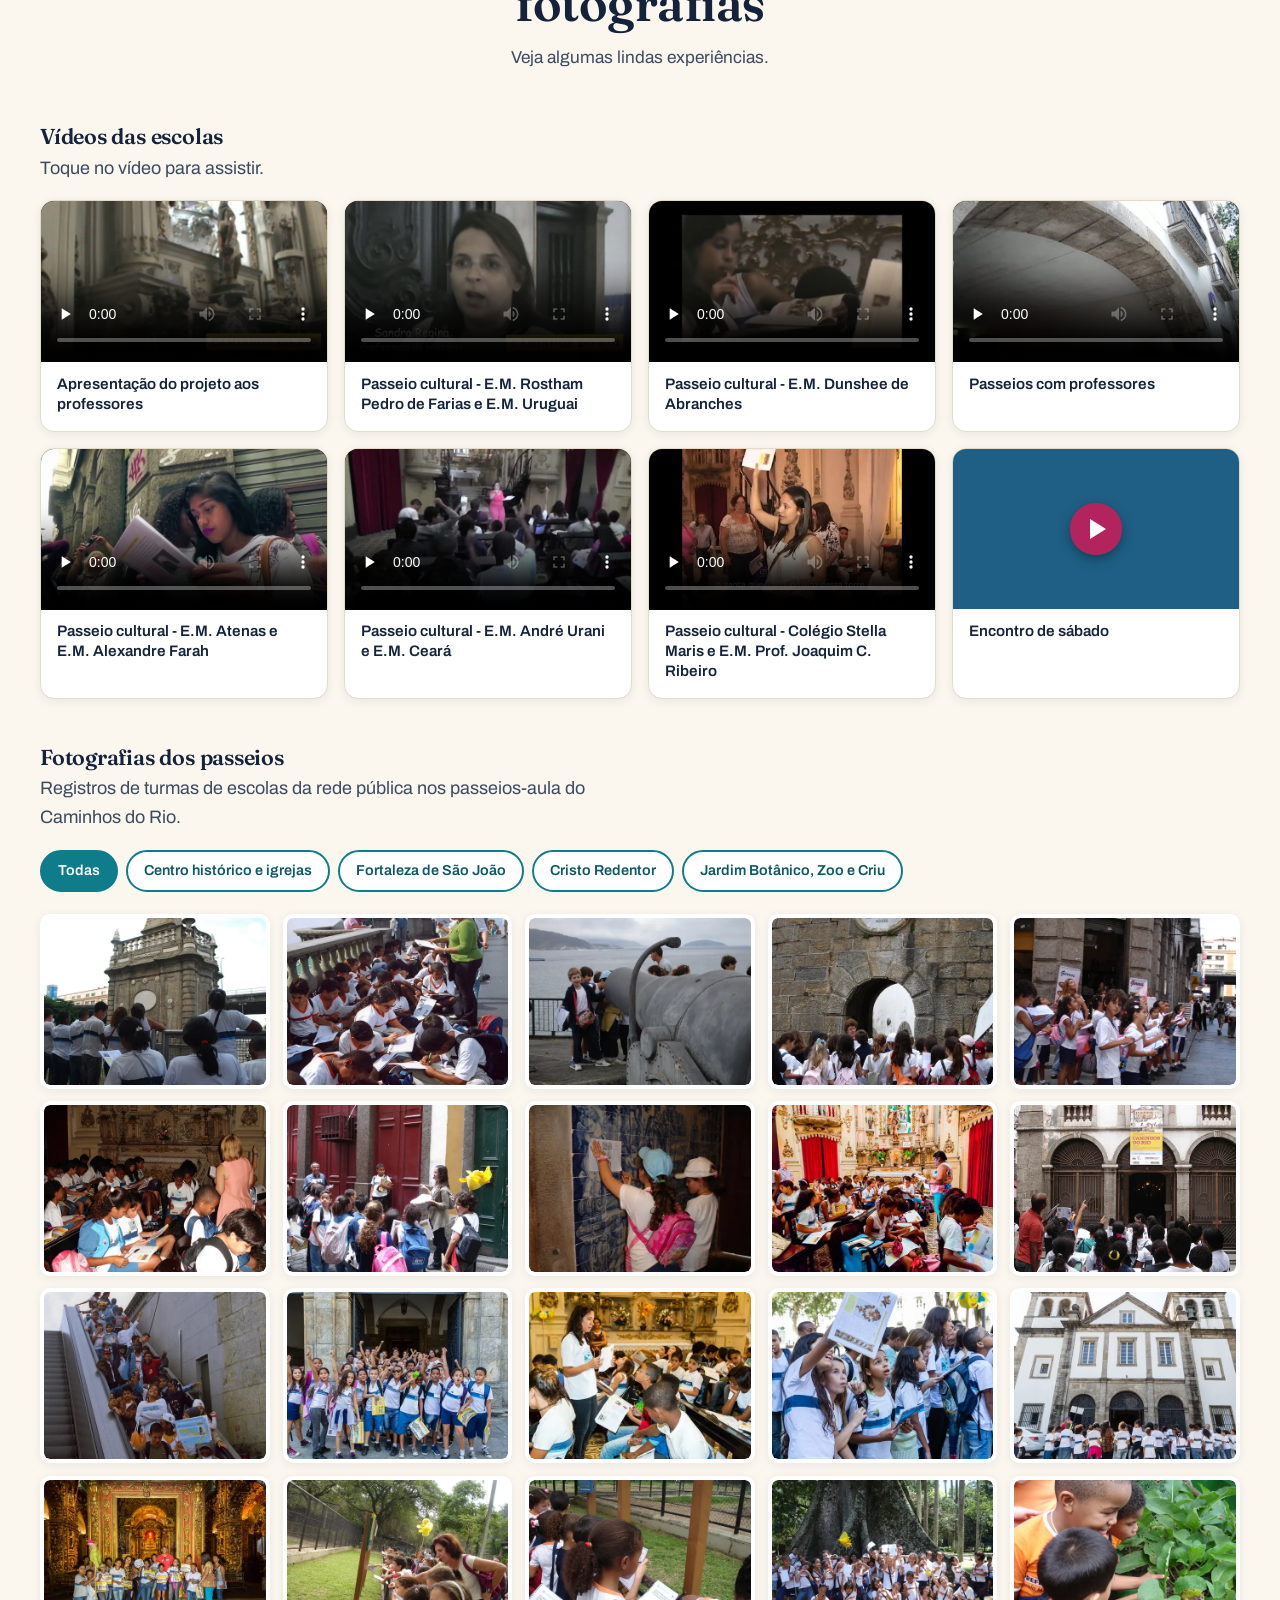
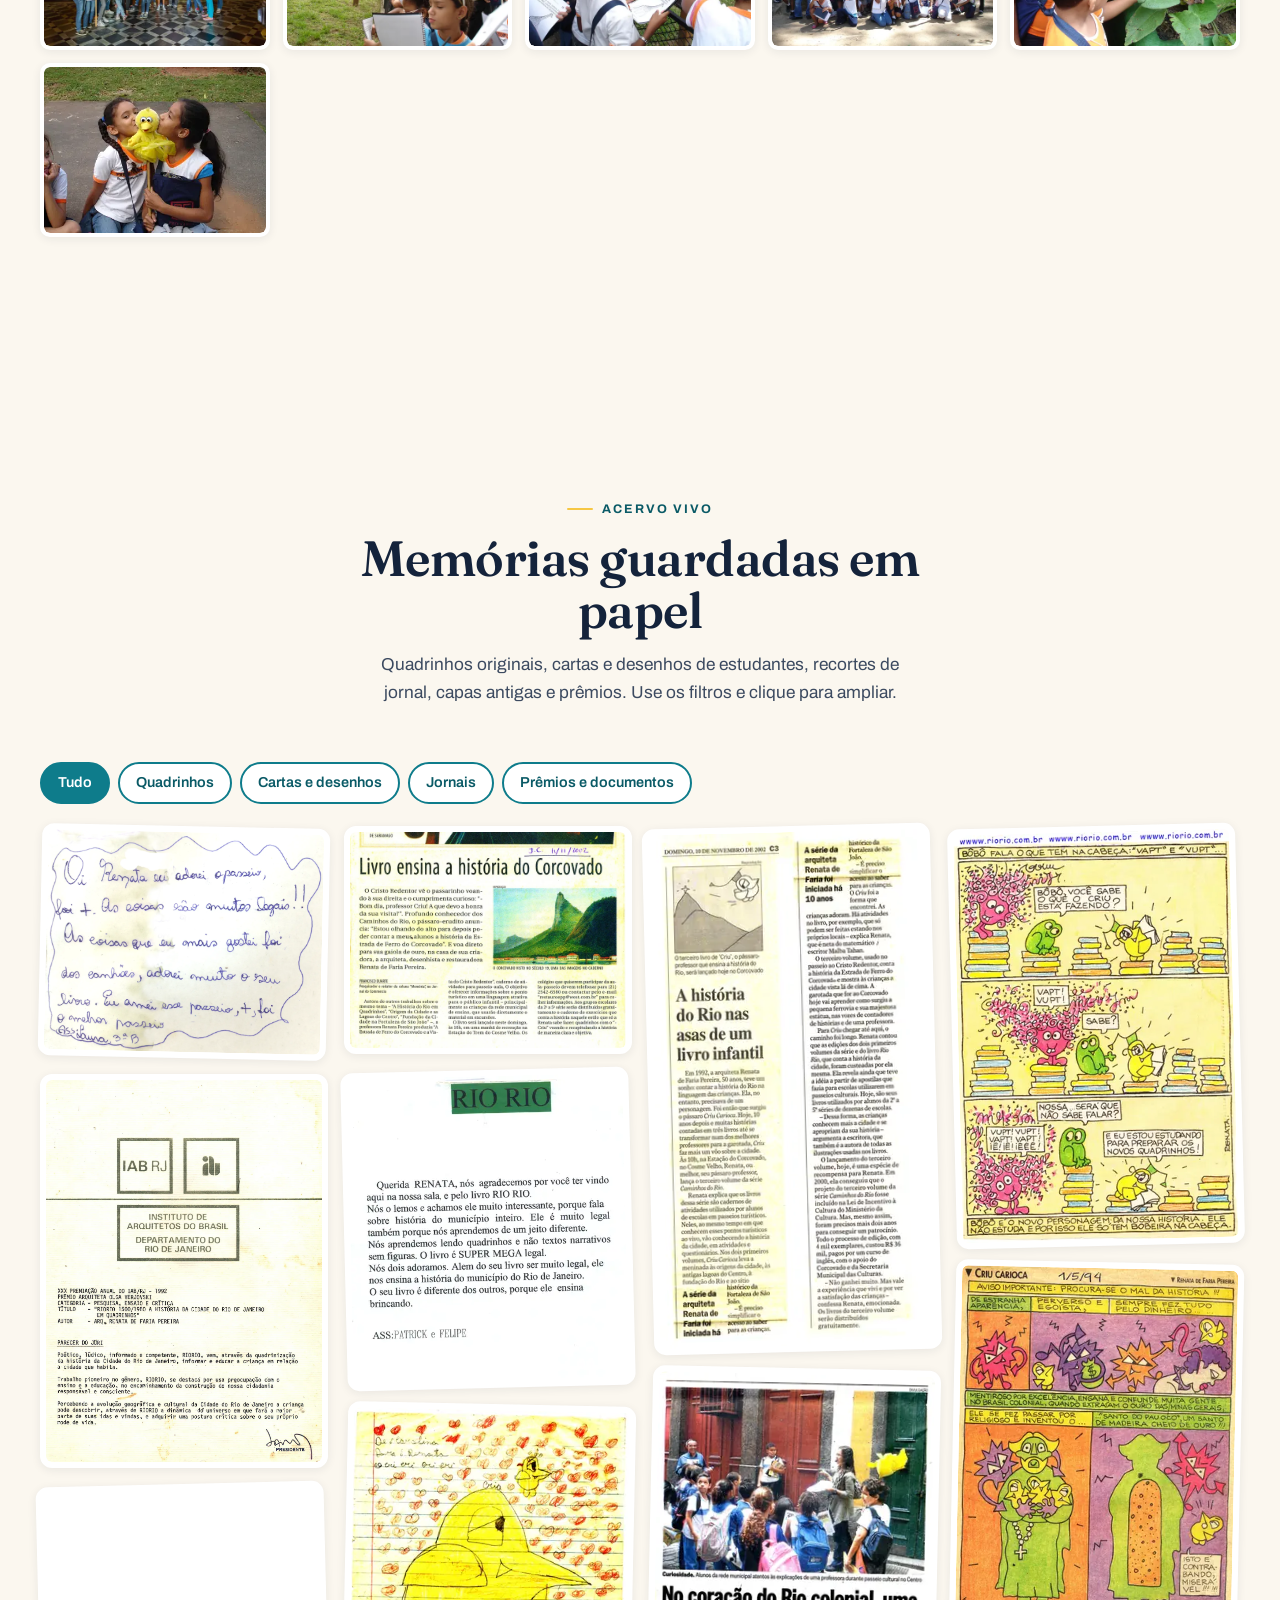
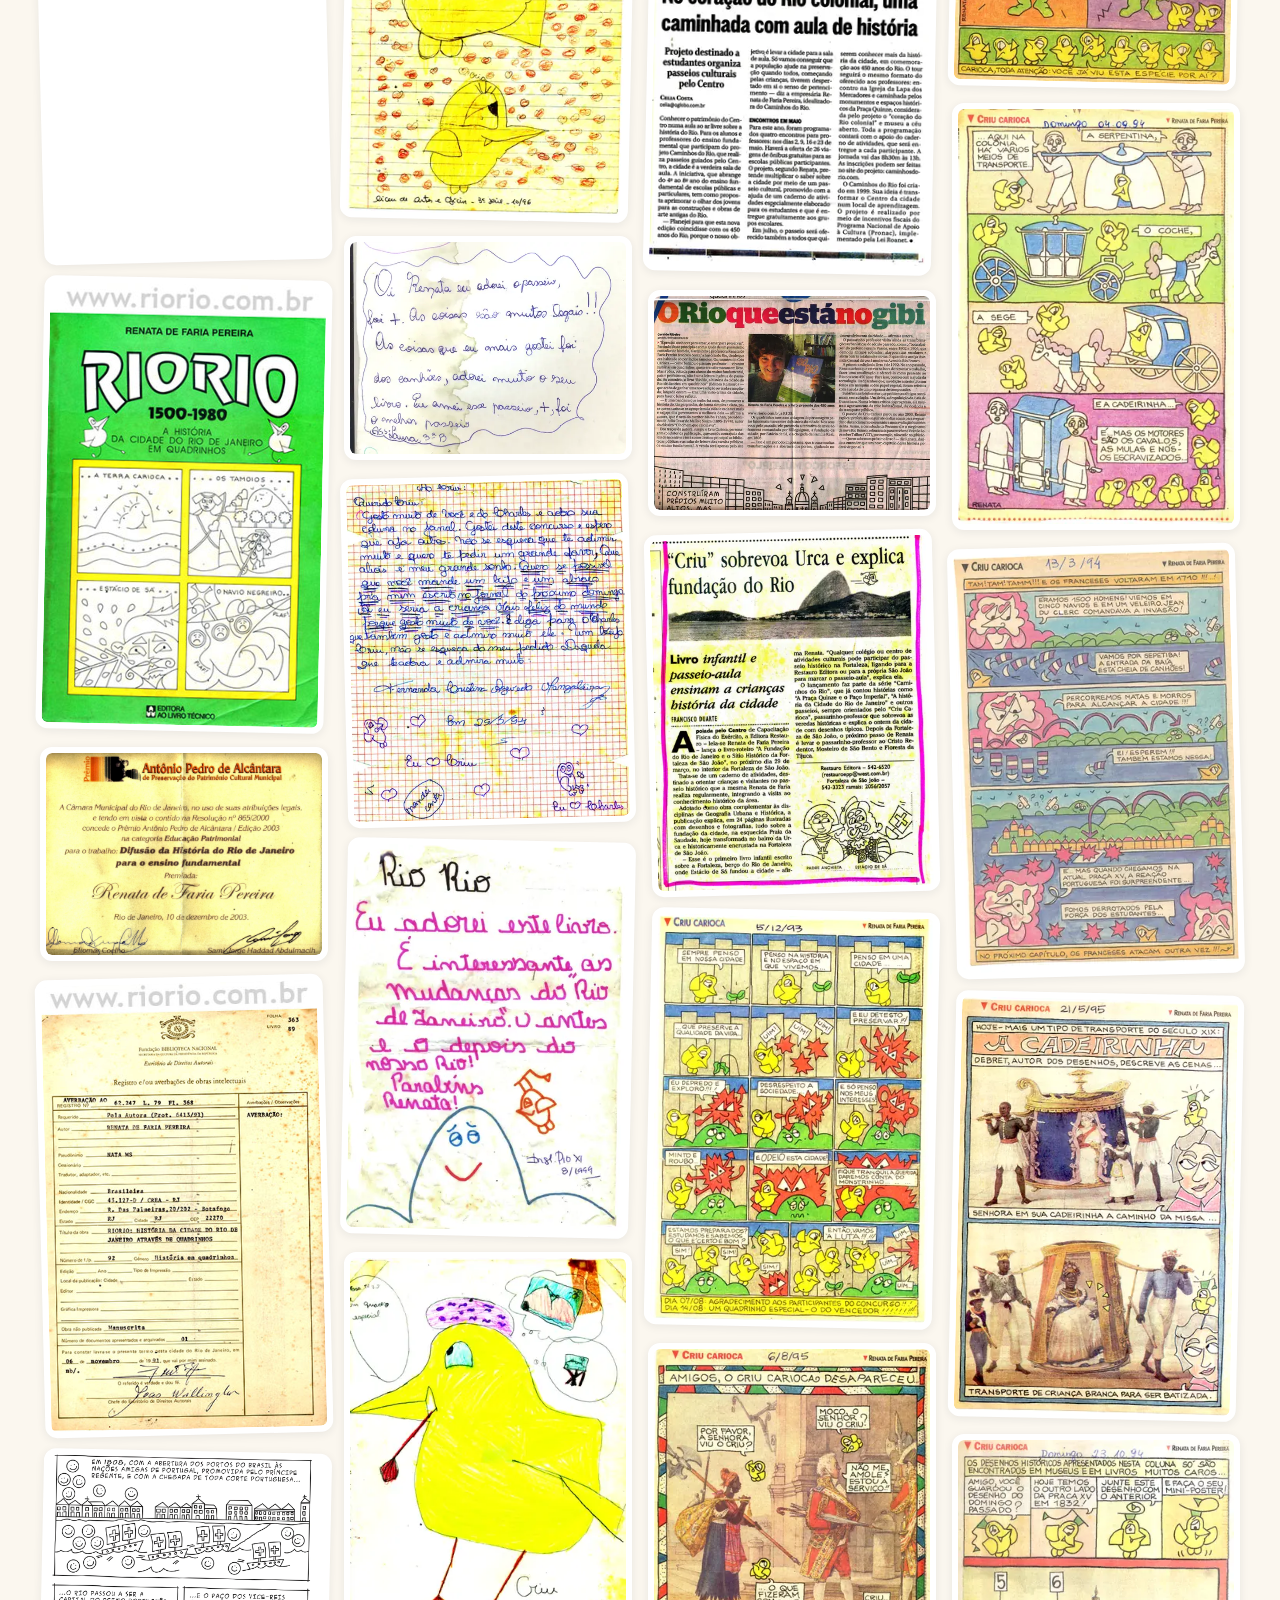
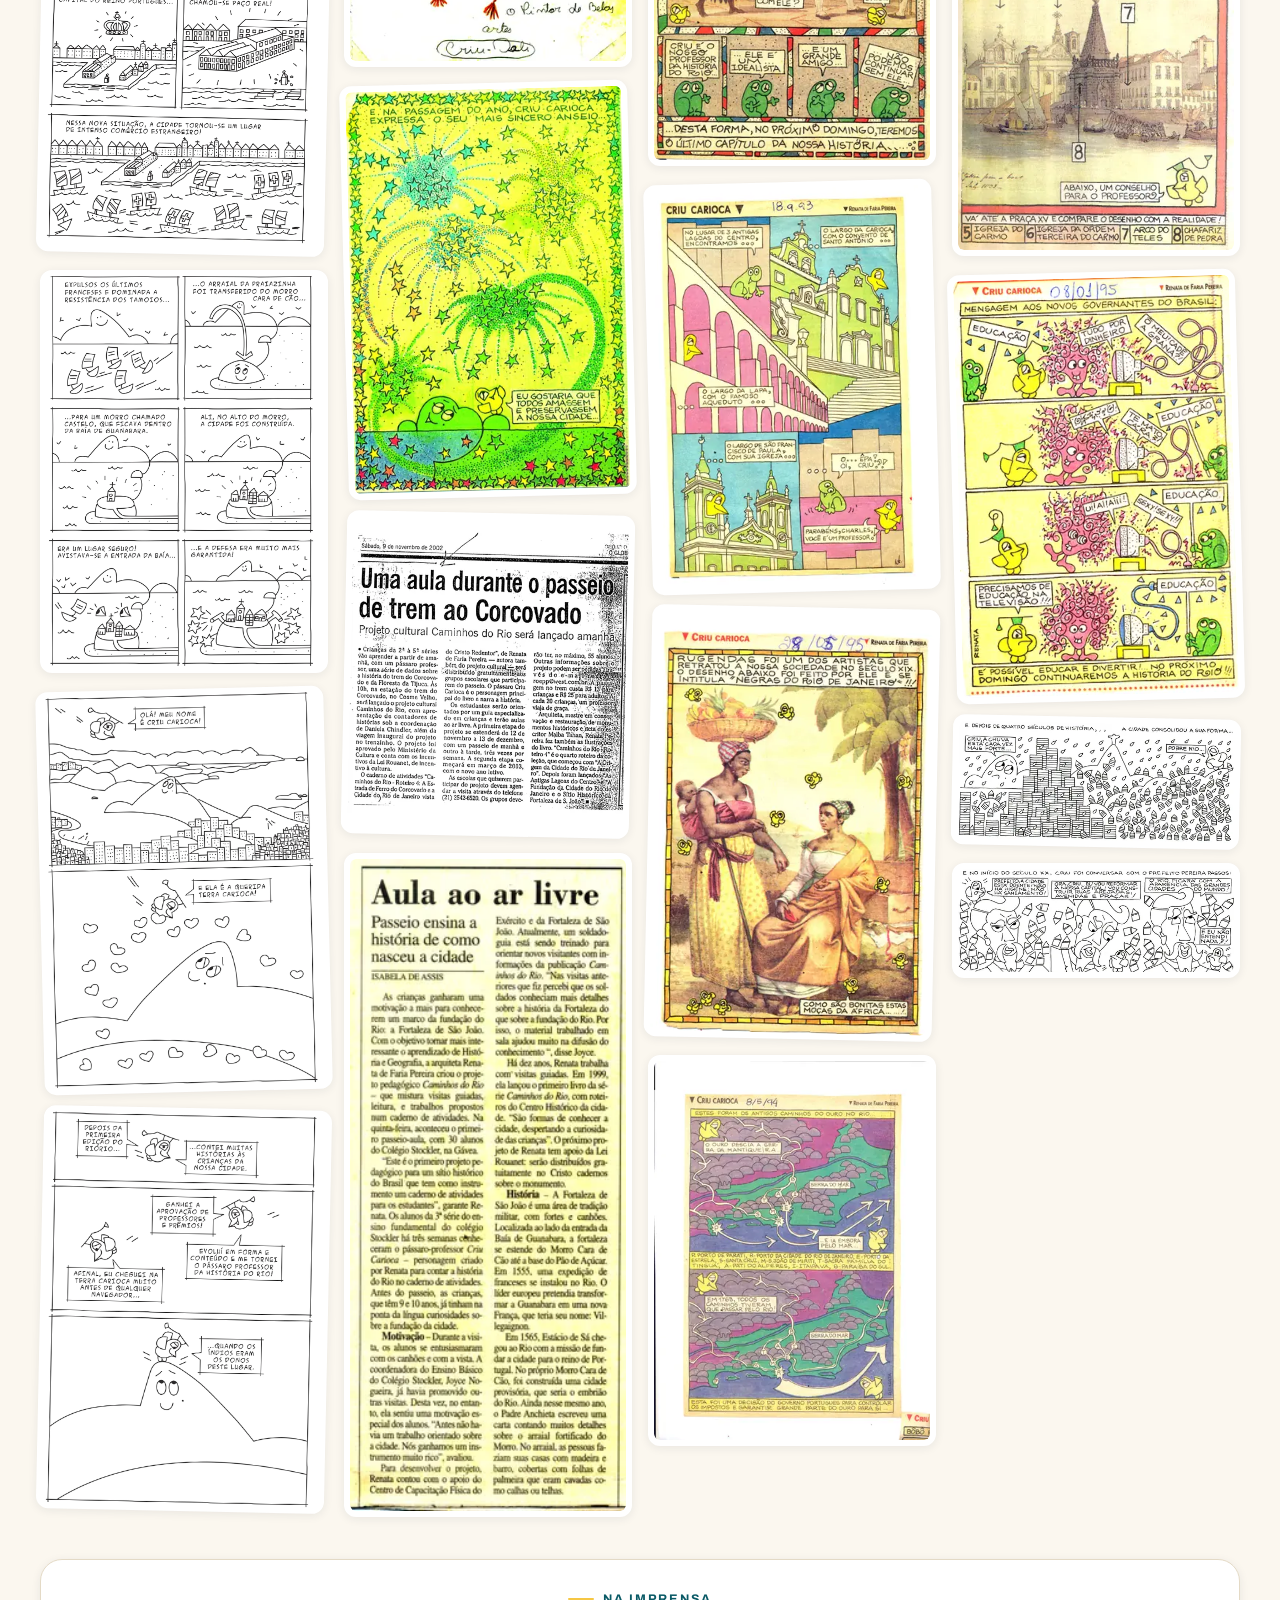
==== commit 29352dec: "Revisão 21/10 da autora: ordem das seções, textos, atividades sem subtítulo, ampliação maior, anfitr" ====
--- a/index.html
+++ b/index.html
@@ -27,7 +27,7 @@
   <!-- LCP: preload the hero cover -->
   <link rel="preload" as="image" href="assets/images/capa-riorio.webp" />
 
-  <link rel="stylesheet" href="assets/css/styles.css?v=22" />
+  <link rel="stylesheet" href="assets/css/styles.css?v=23" />
 </head>
 <body>
   <a class="skip-link" href="#conteudo">Pular para o conteúdo</a>
@@ -78,9 +78,9 @@
         </button>
         <ul class="nav__menu" id="nav-menu" data-nav-menu>
           <li><a href="#livro-imagem">O livro</a></li>
+          <li><a href="#caminhos">Caminhos do Rio</a></li>
+          <li><a href="#memorias">Acervo</a></li>
           <li><a href="#atividades">Atividades</a></li>
-          <li><a href="#caminhos">Caminhos do Rio</a></li>
-          <li><a href="#acervo">Acervo</a></li>
           <li><a href="#autora">A autora</a></li>
           <li><a href="#contato">Contato</a></li>
           <li class="nav__cta-item"><a class="btn btn--pink btn--sm" href="#escolas">Adote na sua escola</a></li>
@@ -335,119 +335,6 @@
     </section>
 
     <!-- =========================================================== -->
-    <!-- ACTIVITIES — Atividades interativas para estudantes         -->
-    <!-- =========================================================== -->
-    <section class="activities" id="atividades" aria-labelledby="atv-title">
-      <div class="wrap">
-        <header class="section-head" data-reveal>
-          <p class="kicker">Atividades</p>
-          <h2 class="section-title" id="atv-title">Atividades para a sala de aula</h2>
-          <p class="section-sub">
-            Atividades que levam o estudante a observar a cidade fazem parte do projeto Caminhos do Rio.
-            Experimente uma delas aqui mesmo.
-          </p>
-        </header>
-
-        <div class="atv-redirect" data-reveal>
-          <div>
-            <p class="atv-redirect__kicker">Atividades na escola</p>
-            <p class="atv-redirect__text">
-              Atividades completas, de arrastar e clicar, com mapas e imagens históricas da cidade, para uma boa análise,
-              e mais um texto ilustrado! É para usar nos computadores da escola, antes ou depois do passeio.
-            </p>
-          </div>
-          <a class="btn btn--cyan" href="atividade-1.html">Ir para as atividades na escola →</a>
-        </div>
-
-        <!-- Atividade interativa: A fundação da cidade -->
-        <div class="atv-card" data-reveal>
-          <div class="atv-card__intro">
-            <p class="kicker">Resumo da história do Rio · Atividade 1</p>
-            <h3 class="atv-card__title">A fundação da cidade</h3>
-            <p>
-              Vamos analisar o local onde a cidade do Rio de Janeiro foi fundada por Estácio
-              de Sá, em 1565. Na imagem estão os três morros junto à entrada da Baía de
-              Guanabara. Descubra qual é cada um: escolha o número certo para cada morro.
-            </p>
-          </div>
-
-          <form class="quiz" data-quiz>
-            <figure class="quiz__scene">
-              <img src="assets/images/atv-fundacao.jpg" width="1024" height="325" loading="lazy" decoding="async"
-                   alt="Panorama histórico da entrada da Baía de Guanabara com os morros Cara de Cão, da Urca e do Pão de Açúcar." />
-              <span class="quiz__marker" style="left:20.5%; top:calc(69.5% - var(--m) / 2 - 5px); background:#4CC26B; border-color:#1f6b3a">1</span>
-              <span class="quiz__marker" style="left:68.7%; top:calc(53.5% - var(--m) / 2 - 5px); background:#5B8DEF; border-color:#1f3f8b">2</span>
-              <span class="quiz__marker" style="left:60.9%; top:calc(35% - var(--m) / 2 - 5px); background:#F06AA0; border-color:#8b1f52">3</span>
-            </figure>
-
-            <ul class="quiz__rows" role="list">
-              <li class="quiz__row" data-quiz-row>
-                <label for="q-caradecao">Morro Cara de Cão</label>
-                <span class="quiz__pick">
-                  <select id="q-caradecao" data-answer="1">
-                    <option value="">–</option><option>1</option><option>2</option><option>3</option>
-                  </select>
-                  <span class="quiz__feedback" aria-live="polite"></span>
-                </span>
-              </li>
-              <li class="quiz__row" data-quiz-row>
-                <label for="q-urca">Morro da Urca</label>
-                <span class="quiz__pick">
-                  <select id="q-urca" data-answer="2">
-                    <option value="">–</option><option>1</option><option>2</option><option>3</option>
-                  </select>
-                  <span class="quiz__feedback" aria-live="polite"></span>
-                </span>
-              </li>
-              <li class="quiz__row" data-quiz-row>
-                <label for="q-paodeacucar">Morro do Pão de Açúcar</label>
-                <span class="quiz__pick">
-                  <select id="q-paodeacucar" data-answer="3">
-                    <option value="">–</option><option>1</option><option>2</option><option>3</option>
-                  </select>
-                  <span class="quiz__feedback" aria-live="polite"></span>
-                </span>
-              </li>
-            </ul>
-
-            <div class="quiz__actions">
-              <button class="btn btn--cyan" type="button" data-quiz-check>Verificar</button>
-              <button class="btn btn--ghost" type="button" data-quiz-reset>Refazer</button>
-              <p class="quiz__status" data-quiz-status role="status" aria-live="polite"></p>
-            </div>
-          </form>
-        </div>
-
-        <!-- Série "Resumo da história do Rio" -->
-        <div class="atv-series" data-reveal>
-          <h3 class="atv-series__title">Série “Resumo da história do Rio”</h3>
-          <ol class="atv-series__list" role="list">
-            <li><a class="atv-series__link" href="atividade-1.html"><span class="atv-series__n">1</span> A fundação da cidade</a></li>
-            <li><a class="atv-series__link" href="atividade-2.html"><span class="atv-series__n">2</span> O nosso município</a></li>
-            <li><a class="atv-series__link" href="atividade-3.html"><span class="atv-series__n">3</span> Onde o Rio começou</a></li>
-            <li><a class="atv-series__link" href="atividade-4.html"><span class="atv-series__n">4</span> As principais vias da cidade</a></li>
-            <li><a class="atv-series__link" href="atividade-5.html"><span class="atv-series__n">5</span> A origem da cidade e a principal praça</a></li>
-          </ol>
-          <h4 class="atv-series__sub">Imagens históricas do Rio</h4>
-          <ol class="atv-series__list" role="list">
-            <li><a class="atv-series__link" href="imagem-historica-1.html"><span class="atv-series__n">1</span> Cidade de S. Sebastião do Rio de Janeiro</a></li>
-            <li><a class="atv-series__link" href="imagem-historica-2.html"><span class="atv-series__n">2</span> Praça do Palácio no Rio de Janeiro</a></li>
-            <li><a class="atv-series__link" href="imagem-historica-3.html"><span class="atv-series__n">3</span> Largo do Paço</a></li>
-            <li><a class="atv-series__link" href="imagem-historica-4.html"><span class="atv-series__n">4</span> Vista da Igreja do Mosteiro de S. Bento</a></li>
-          </ol>
-          <p class="atv-series__note">
-            Clique em cada título para conhecer a história do Rio e participar de cada atividade.
-          </p>
-        </div>
-
-        <div class="atv-cta" data-reveal>
-          <p>As atividades acompanham o livro e os passeios. Quer usá-las com a sua turma?</p>
-          <a class="btn btn--yellow" href="#escolas">Leve as atividades para a sua escola</a>
-        </div>
-      </div>
-    </section>
-
-    <!-- =========================================================== -->
     <!-- CRIU INTRODUCTION                                            -->
     <!-- =========================================================== -->
     <section class="criu-intro" id="criu" aria-labelledby="criu-title">
@@ -457,9 +344,6 @@
             <img src="assets/images/criu-alta-resolucao.png" width="1547" height="1017" loading="lazy" decoding="async"
                  alt="Criu Carioca, o pássaro-professor idealista e apaixonado pela cidade." />
           </div>
-          <svg class="criu-intro__scribble" aria-hidden="true" viewBox="0 0 120 120">
-            <path class="draw" d="M10 60 C 30 20, 90 20, 110 55" fill="none" stroke="#C11F5B" stroke-width="3" stroke-linecap="round"/>
-          </svg>
         </div>
 
         <div class="criu-intro__body" data-reveal>
@@ -481,6 +365,39 @@
     </section>
 
     <!-- =========================================================== -->
+    <!-- SCHOOLS CTA                                                  -->
+    <!-- =========================================================== -->
+    <section class="schools" id="escolas" aria-labelledby="escolas-title">
+      <div class="wrap schools__inner">
+        <div class="schools__head" data-reveal>
+          <p class="kicker kicker--light">Para escolas e educadores</p>
+          <h2 class="section-title section-title--light" id="escolas-title">Leve o RioRio para a sua escola</h2>
+          <p class="section-sub section-sub--light">
+            Um apoio concreto para História e Geografia no Ensino Fundamental — do livro em sala
+            de aula às aulas de campo pela cidade.
+          </p>
+        </div>
+        <ul class="schools__photos" role="list" data-reveal>
+          <li><img src="assets/images/passeios/ciep-francisco-7118-t.webp" width="520" height="390" loading="lazy" decoding="async" alt="Alunos do CIEP Francisco Cavalcanti Pontes de Miranda em frente à igreja, com o caderno de atividades."></li>
+          <li><img src="assets/images/passeios/cristo-t.webp" width="520" height="390" loading="lazy" decoding="async" alt="Alunos preenchem o caderno de atividades no alto do Corcovado."></li>
+          <li><img src="assets/images/passeios/jb-grupo-t.webp" width="520" height="390" loading="lazy" decoding="async" alt="Turma reunida junto às árvores gigantes do Jardim Botânico."></li>
+        </ul>
+
+        <ul class="schools__grid" role="list" data-reveal>
+          <li class="scard"><h3>Adoção do livro</h3><p>RioRio como atividade complementar de História e Geografia, do 3º ao 5º ano.</p></li>
+          <li class="scard"><h3>Passeios culturais</h3><p>Dez roteiros de aulas de campo pelo patrimônio histórico e artístico do Rio.</p></li>
+          <li class="scard"><h3>Cadernos de atividades</h3><p>Material próprio para cada roteiro, idealizado para incentivar o olhar do estudante a descobrir as belezas históricas da cidade.</p></li>
+          <li class="scard"><h3>Orientação no passeio</h3><p>Acompanhamento da turma durante toda a caminhada, descobrindo juntos as belezas do Rio.</p></li>
+          <li class="scard"><h3>Formação de professores</h3><p>Formação e orientação ao educador para aproveitar a obra e os roteiros em sala.</p></li>
+          <li class="scard"><h3>Novos roteiros</h3><p>Construção de percursos sob medida, definidos de acordo com o interesse da escola.</p></li>
+        </ul>
+        <div class="schools__cta" data-reveal>
+          <a class="btn btn--yellow btn--lg" href="#contato">Leve o RioRio para a sua escola</a>
+        </div>
+      </div>
+    </section>
+
+    <!-- =========================================================== -->
     <!-- CAMINHOS DO RIO — das páginas para as ruas                  -->
     <!-- =========================================================== -->
     <section class="caminhos" id="caminhos" aria-labelledby="caminhos-title">
@@ -522,7 +439,7 @@
               <span class="route__img"><img src="assets/images/rot-cristo.webp" width="360" height="240" loading="lazy" decoding="async" alt="Cristo Redentor no alto do Corcovado.">
                 <span class="route__flag" id="rot4-status">Indisponível no momento</span>
               </span>
-              <span class="route__body"><span class="route__n">04</span><span class="route__name">Cristo Redentor do Corcovado</span><span class="route__desc">Imagem do Cristo Redentor, Estrada de Ferro do Corcovado, Floresta da Tijuca e paisagem do alto.</span></span>
+              <span class="route__body"><span class="route__n">04</span><span class="route__name">Cristo Redentor do Corcovado</span><span class="route__desc">Imagem do Cristo Redentor, Estrada de Ferro do Corcovado, Floresta da Tijuca e paisagem da cidade.</span></span>
             </a>
           </li>
           <li class="route" style="--rc:var(--rosa)">
@@ -540,7 +457,7 @@
           <li class="route" style="--rc:var(--azul)">
             <a class="route__link" href="#contato">
               <span class="route__img"><img src="assets/images/rot-ilhafiscal.webp" width="360" height="240" loading="lazy" decoding="async" alt="Castelo neogótico da Ilha Fiscal na Baía de Guanabara."></span>
-              <span class="route__body"><span class="route__n">07</span><span class="route__name">Ilha Fiscal</span><span class="route__desc">O castelo neogótico em pedra, inaugurado por Dom Pedro II, palco do último baile do Império.</span></span>
+              <span class="route__body"><span class="route__n">07</span><span class="route__name">Ilha Fiscal</span><span class="route__desc">Castelo neogótico, inaugurado por Dom Pedro II, vitrais e arquitetura esculpida na pedra, palco do último baile do Império.</span></span>
             </a>
           </li>
           <li class="route" style="--rc:var(--verde)">
@@ -564,8 +481,8 @@
         </ul>
 
         <div class="caminhos__media" data-reveal>
-          <h3 class="caminhos__subtitle">Os cadernos de atividades</h3>
-          <p class="caminhos__subtext">Cada roteiro tem um caderno ilustrado para a criança desenhar, observar e responder durante o passeio e, depois, em sala de aula. Veja alguns exemplos. Clique para ampliar.</p>
+          <h3 class="caminhos__subtitle">Cadernos de atividades</h3>
+          <p class="caminhos__subtext">Cada roteiro tem um caderno de atividades ilustrado para a criança desenhar, observar e responder durante o passeio e, depois, em sala de aula. Veja alguns exemplos. Clique para ampliar.</p>
           <ul class="photo-grid photo-grid--cadernos" role="list" data-gallery>
           <li class="photo-grid__item">
             <a class="gallery__link" href="assets/images/cadernos/cap-roteiro1.webp"
@@ -636,306 +553,10 @@
                História, Arte e Geografia do Ensino Fundamental.</p>
             <div class="btn-row">
               <a class="btn btn--yellow" href="#contato">Agende o passeio da sua turma</a>
-              <a class="btn btn--ghost btn--on-dark" href="#escolas">Conheça os roteiros</a>
+              <a class="btn btn--ghost btn--on-dark" href="#caminhos">Conheça os roteiros</a>
             </div>
           </div>
         </div>
-      </div>
-    </section>
-
-    <!-- =========================================================== -->
-    <!-- ARCHIVE GALLERY — Acervo vivo                               -->
-    <!-- =========================================================== -->
-    <section class="archive" id="acervo" aria-labelledby="acervo-title">
-      <div class="wrap">
-        <header class="section-head" data-reveal>
-          <p class="kicker">Acervo vivo</p>
-          <h2 class="section-title" id="acervo-title">Memórias guardadas em papel</h2>
-          <p class="section-sub">Quadrinhos originais, cartas e desenhos de estudantes, recortes de jornal, capas antigas e prêmios. Use os filtros e clique para ampliar.</p>
-        </header>
-
-        <div class="chips" role="group" aria-label="Filtrar o acervo" data-filter-group="acervo-grid">
-          <button class="chip is-active" type="button" data-filter="all" aria-pressed="true">Tudo</button>
-          <button class="chip" type="button" data-filter="quadrinhos" aria-pressed="false">Quadrinhos</button>
-          <button class="chip" type="button" data-filter="cartas" aria-pressed="false">Cartas e desenhos</button>
-          <button class="chip" type="button" data-filter="jornais" aria-pressed="false">Jornais</button>
-          <button class="chip" type="button" data-filter="premios" aria-pressed="false">Prêmios e documentos</button>
-        </div>
-
-        <ul class="gallery" role="list" data-gallery data-reveal id="acervo-grid">
-          <li class="gallery__item gallery__item--tall" data-cat="cartas">
-            <a class="gallery__link" href="assets/images/carta-estudante.webp"
-               data-caption="Carta de estudante enviada ao projeto RioRio.">
-              <img src="assets/images/carta-estudante.webp" width="500" height="640" loading="lazy" decoding="async" alt="Carta manuscrita de um estudante sobre o RioRio.">
-              <span class="gallery__tag">Carta de estudante</span>
-            </a>
-          </li>
-          <li class="gallery__item" data-cat="premios">
-            <a class="gallery__link" href="assets/images/premio-iab.webp"
-               data-caption="Prêmio do Instituto dos Arquitetos do Brasil (IAB), 1992.">
-              <img src="assets/images/premio-iab.webp" width="542" height="750" loading="lazy" decoding="async" alt="Documento do prêmio do IAB concedido ao RioRio.">
-              <span class="gallery__tag">Prêmio IAB · 1992</span>
-            </a>
-          </li>
-          <li class="gallery__item" data-cat="jornais">
-            <a class="gallery__link" href="assets/images/doc-oglobo.webp"
-               data-caption="Recorte do jornal O Globo — 23/01/2001.">
-              <img src="assets/images/doc-oglobo.webp" width="420" height="300" loading="lazy" decoding="async" alt="Recorte de jornal O Globo mencionando o RioRio.">
-              <span class="gallery__tag">Jornal · O Globo</span>
-            </a>
-          </li>
-          <li class="gallery__item" data-cat="premios">
-            <a class="gallery__link" href="assets/images/capa-1992.jpg"
-               data-caption="Primeira capa do RioRio, 1992.">
-              <img src="assets/images/capa-1992.jpg" width="420" height="300" loading="lazy" decoding="async" alt="Primeira capa do livro RioRio, de 1992.">
-              <span class="gallery__tag">Primeira capa · 1992</span>
-            </a>
-          </li>
-          <li class="gallery__item" data-cat="premios">
-            <a class="gallery__link" href="assets/images/premio-camara.webp"
-               data-caption="Prêmio da Câmara Municipal da Cidade — 10/12/2003.">
-              <img src="assets/images/premio-camara.webp" width="420" height="307" loading="lazy" decoding="async" alt="Documento do prêmio da Câmara Municipal do Rio.">
-              <span class="gallery__tag">Prêmio Câmara · 2003</span>
-            </a>
-          </li>
-          <li class="gallery__item gallery__item--tall" data-cat="premios">
-            <a class="gallery__link" href="assets/images/doc-registro91.jpg"
-               data-caption="Registro de direitos autorais do RioRio — 06/11/1991.">
-              <img src="assets/images/doc-registro91.jpg" width="500" height="640" loading="lazy" decoding="async" alt="Documento do registro de direitos autorais de 1991.">
-              <span class="gallery__tag">Registro autoral · 1991</span>
-            </a>
-          </li>
-          <li class="gallery__item" data-cat="quadrinhos">
-            <a class="gallery__link" href="assets/images/comic-capital.webp"
-               data-caption="Página original do livro RioRio: o Rio, capital do reino.">
-              <img src="assets/images/comic-capital.webp" width="420" height="594" loading="lazy" decoding="async" alt="Página original do livro RioRio retratando o Rio como capital do reino.">
-              <span class="gallery__tag">Quadrinho</span>
-            </a>
-          </li>
-          <li class="gallery__item" data-cat="quadrinhos">
-            <a class="gallery__link" href="assets/images/comic-transferencia.webp"
-               data-caption="Página original do livro RioRio sobre a transferência e o crescimento da cidade.">
-              <img src="assets/images/comic-transferencia.webp" width="420" height="594" loading="lazy" decoding="async" alt="Página original do livro RioRio sobre a transferência da cidade.">
-              <span class="gallery__tag">Quadrinho</span>
-            </a>
-          </li>
-          <li class="gallery__item gallery__item--tall" data-cat="quadrinhos">
-            <a class="gallery__link" href="assets/images/comic-criu-intro.webp"
-               data-caption="Página original do livro RioRio: a apresentação do Criu Carioca e da Terra Carioca.">
-              <img src="assets/images/comic-criu-intro.webp" width="420" height="594" loading="lazy" decoding="async" alt="Página original do livro RioRio com a apresentação do Criu Carioca.">
-              <span class="gallery__tag">Quadrinho</span>
-            </a>
-          </li>
-          <li class="gallery__item" data-cat="quadrinhos">
-            <a class="gallery__link" href="assets/images/comic-criu-historia.webp"
-               data-caption="Página original do livro RioRio sobre a história do próprio Criu Carioca.">
-              <img src="assets/images/comic-criu-historia.webp" width="420" height="594" loading="lazy" decoding="async" alt="Página original do livro RioRio sobre a evolução do Criu Carioca ao longo das edições.">
-              <span class="gallery__tag">Quadrinho</span>
-            </a>
-          </li>
-          <li class="gallery__item" data-cat="jornais">
-            <a class="gallery__link" href="assets/images/doc-jornal-jc2002.webp"
-               data-caption="Recorte de jornal — Jornal do Commercio, 11/11/2002.">
-              <img src="assets/images/doc-jornal-jc2002.webp" width="420" height="329" loading="lazy" decoding="async" alt="Recorte do Jornal do Commercio de 11/11/2002 sobre o livro RioRio e a Estrada de Ferro do Corcovado.">
-              <span class="gallery__tag">Jornal · 2002</span>
-            </a>
-          </li>
-                  <li class="gallery__item" data-cat="cartas">
-            <a class="gallery__link" href="assets/images/acervo/carta-colegio.webp"
-               data-caption="Carta de estudantes que adoraram o livro RioRio.">
-              <img src="assets/images/acervo/carta-colegio-t.webp" width="469" height="520" loading="lazy" decoding="async" alt="Carta de estudantes que adoraram o livro RioRio.">
-              <span class="gallery__tag">Carta de estudantes</span>
-            </a>
-          </li>
-          <li class="gallery__item gallery__item--tall" data-cat="cartas">
-            <a class="gallery__link" href="assets/images/acervo/carta-estudante-2.webp"
-               data-caption="Carta de estudante sobre o livro RioRio.">
-              <img src="assets/images/acervo/carta-estudante-2-t.webp" width="355" height="520" loading="lazy" decoding="async" alt="Carta de estudante sobre o livro RioRio.">
-              <span class="gallery__tag">Carta de estudante</span>
-            </a>
-          </li>
-          <li class="gallery__item" data-cat="cartas">
-            <a class="gallery__link" href="assets/images/acervo/carta-estudante-3.webp"
-               data-caption="Carta de estudante após o passeio Caminhos do Rio.">
-              <img src="assets/images/acervo/carta-estudante-3-t.webp" width="520" height="398" loading="lazy" decoding="async" alt="Carta de estudante após o passeio Caminhos do Rio.">
-              <span class="gallery__tag">Carta de estudante</span>
-            </a>
-          </li>
-          <li class="gallery__item" data-cat="cartas">
-            <a class="gallery__link" href="assets/images/acervo/carta-leitor.webp"
-               data-caption="Carta de uma leitora ao RioRio.">
-              <img src="assets/images/acervo/carta-leitor-t.webp" width="426" height="520" loading="lazy" decoding="async" alt="Carta de uma leitora ao RioRio.">
-              <span class="gallery__tag">Carta de leitora</span>
-            </a>
-          </li>
-          <li class="gallery__item gallery__item--tall" data-cat="cartas">
-            <a class="gallery__link" href="assets/images/acervo/adorei.webp"
-               data-caption="Mensagem e desenho de estudante: &quot;Eu adorei este livro.&quot;">
-              <img src="assets/images/acervo/adorei-t.webp" width="374" height="520" loading="lazy" decoding="async" alt="Mensagem e desenho de estudante: &quot;Eu adorei este livro.&quot;">
-              <span class="gallery__tag">Desenho de estudante</span>
-            </a>
-          </li>
-          <li class="gallery__item gallery__item--tall" data-cat="cartas">
-            <a class="gallery__link" href="assets/images/acervo/desenho-criu.webp"
-               data-caption="Desenho do Criu Carioca feito por um estudante.">
-              <img src="assets/images/acervo/desenho-criu-t.webp" width="356" height="520" loading="lazy" decoding="async" alt="Desenho do Criu Carioca feito por um estudante.">
-              <span class="gallery__tag">Desenho de estudante</span>
-            </a>
-          </li>
-          <li class="gallery__item gallery__item--tall" data-cat="cartas">
-            <a class="gallery__link" href="assets/images/acervo/desenho-criu-anseio.webp"
-               data-caption="Desenho de estudante com o Criu Carioca.">
-              <img src="assets/images/acervo/desenho-criu-anseio-t.webp" width="357" height="520" loading="lazy" decoding="async" alt="Desenho de estudante com o Criu Carioca.">
-              <span class="gallery__tag">Desenho de estudante</span>
-            </a>
-          </li>
-          <li class="gallery__item" data-cat="jornais">
-            <a class="gallery__link" href="assets/images/acervo/og-2002.webp"
-               data-caption="O Globo, 09/11/2002: &quot;Uma aula durante o passeio de trem ao Corcovado&quot;.">
-              <img src="assets/images/acervo/og-2002-t.webp" width="461" height="520" loading="lazy" decoding="async" alt="O Globo, 09/11/2002: &quot;Uma aula durante o passeio de trem ao Corcovado&quot;.">
-              <span class="gallery__tag">O Globo · 2002</span>
-            </a>
-          </li>
-          <li class="gallery__item gallery__item--tall" data-cat="jornais">
-            <a class="gallery__link" href="assets/images/acervo/jb-2001.webp"
-               data-caption="Jornal do Brasil, 06/05/2001: &quot;Aula ao ar livre&quot;.">
-              <img src="assets/images/acervo/jb-2001-t.webp" width="220" height="520" loading="lazy" decoding="async" alt="Jornal do Brasil, 06/05/2001: &quot;Aula ao ar livre&quot;.">
-              <span class="gallery__tag">Jornal do Brasil · 2001</span>
-            </a>
-          </li>
-          <li class="gallery__item gallery__item--tall" data-cat="jornais">
-            <a class="gallery__link" href="assets/images/acervo/jb-livro.webp"
-               data-caption="Recorte de jornal: &quot;A história do Rio nas asas de um livro infantil&quot;.">
-              <img src="assets/images/acervo/jb-livro-t.webp" width="279" height="520" loading="lazy" decoding="async" alt="Recorte de jornal: &quot;A história do Rio nas asas de um livro infantil&quot;.">
-              <span class="gallery__tag">Jornal · livro infantil</span>
-            </a>
-          </li>
-          <li class="gallery__item gallery__item--tall" data-cat="jornais">
-            <a class="gallery__link" href="assets/images/acervo/og-2015.webp"
-               data-caption="Recorte do O Globo: &quot;No coração do Rio colonial, uma caminhada com aula de história&quot;.">
-              <img src="assets/images/acervo/og-2015-t.webp" width="291" height="520" loading="lazy" decoding="async" alt="Recorte do O Globo: &quot;No coração do Rio colonial, uma caminhada com aula de história&quot;.">
-              <span class="gallery__tag">O Globo · 2015</span>
-            </a>
-          </li>
-          <li class="gallery__item" data-cat="jornais">
-            <a class="gallery__link" href="assets/images/acervo/extra-gibi.webp"
-               data-caption="Recorte de jornal: &quot;O Rio que está no gibi&quot;.">
-              <img src="assets/images/acervo/extra-gibi-t.webp" width="520" height="404" loading="lazy" decoding="async" alt="Recorte de jornal: &quot;O Rio que está no gibi&quot;.">
-              <span class="gallery__tag">Jornal Extra</span>
-            </a>
-          </li>
-          <li class="gallery__item" data-cat="jornais">
-            <a class="gallery__link" href="assets/images/acervo/jc-2001.webp"
-               data-caption="Jornal do Commercio, 12/01/2001: &quot;Criu sobrevoa Urca e explica fundação do Rio&quot;.">
-              <img src="assets/images/acervo/jc-2001-t.webp" width="410" height="520" loading="lazy" decoding="async" alt="Jornal do Commercio, 12/01/2001: &quot;Criu sobrevoa Urca e explica fundação do Rio&quot;.">
-              <span class="gallery__tag">Jornal do Commercio · 2001</span>
-            </a>
-          </li>
-          <li class="gallery__item gallery__item--tall" data-cat="quadrinhos">
-            <a class="gallery__link" href="assets/images/acervo/q-certo-e-bom.webp"
-               data-caption="Página original do Criu Carioca.">
-              <img src="assets/images/acervo/q-certo-e-bom-t.webp" width="354" height="520" loading="lazy" decoding="async" alt="Página original do Criu Carioca.">
-              <span class="gallery__tag">Quadrinho</span>
-            </a>
-          </li>
-          <li class="gallery__item gallery__item--tall" data-cat="quadrinhos">
-            <a class="gallery__link" href="assets/images/acervo/q-criu6.webp"
-               data-caption="Página original do Criu Carioca.">
-              <img src="assets/images/acervo/q-criu6-t.webp" width="350" height="520" loading="lazy" decoding="async" alt="Página original do Criu Carioca.">
-              <span class="gallery__tag">Quadrinho</span>
-            </a>
-          </li>
-          <li class="gallery__item gallery__item--tall" data-cat="quadrinhos">
-            <a class="gallery__link" href="assets/images/acervo/q-criu7.webp"
-               data-caption="Página original do Criu Carioca.">
-              <img src="assets/images/acervo/q-criu7-t.webp" width="361" height="520" loading="lazy" decoding="async" alt="Página original do Criu Carioca.">
-              <span class="gallery__tag">Quadrinho</span>
-            </a>
-          </li>
-          <li class="gallery__item gallery__item--tall" data-cat="quadrinhos">
-            <a class="gallery__link" href="assets/images/acervo/q-criu11.webp"
-               data-caption="Página original do Criu Carioca sobre a vida no Rio antigo.">
-              <img src="assets/images/acervo/q-criu11-t.webp" width="342" height="520" loading="lazy" decoding="async" alt="Página original do Criu Carioca sobre a vida no Rio antigo.">
-              <span class="gallery__tag">Quadrinho</span>
-            </a>
-          </li>
-          <li class="gallery__item gallery__item--tall" data-cat="quadrinhos">
-            <a class="gallery__link" href="assets/images/acervo/q-criu12.webp"
-               data-caption="Página original do Criu Carioca.">
-              <img src="assets/images/acervo/q-criu12-t.webp" width="378" height="520" loading="lazy" decoding="async" alt="Página original do Criu Carioca.">
-              <span class="gallery__tag">Quadrinho</span>
-            </a>
-          </li>
-          <li class="gallery__item gallery__item--tall" data-cat="quadrinhos">
-            <a class="gallery__link" href="assets/images/acervo/q-criu13.webp"
-               data-caption="Página original do Criu Carioca.">
-              <img src="assets/images/acervo/q-criu13-t.webp" width="352" height="520" loading="lazy" decoding="async" alt="Página original do Criu Carioca.">
-              <span class="gallery__tag">Quadrinho</span>
-            </a>
-          </li>
-          <li class="gallery__item gallery__item--tall" data-cat="quadrinhos">
-            <a class="gallery__link" href="assets/images/acervo/q-criu14.webp"
-               data-caption="Página original do Criu Carioca.">
-              <img src="assets/images/acervo/q-criu14-t.webp" width="347" height="520" loading="lazy" decoding="async" alt="Página original do Criu Carioca.">
-              <span class="gallery__tag">Quadrinho</span>
-            </a>
-          </li>
-          <li class="gallery__item gallery__item--tall" data-cat="quadrinhos">
-            <a class="gallery__link" href="assets/images/acervo/q-criu15.webp"
-               data-caption="Página original do Criu Carioca sobre o transporte no Rio antigo.">
-              <img src="assets/images/acervo/q-criu15-t.webp" width="346" height="520" loading="lazy" decoding="async" alt="Página original do Criu Carioca sobre o transporte no Rio antigo.">
-              <span class="gallery__tag">Quadrinho</span>
-            </a>
-          </li>
-          <li class="gallery__item gallery__item--tall" data-cat="quadrinhos">
-            <a class="gallery__link" href="assets/images/acervo/q-franceses.webp"
-               data-caption="Página original do Criu Carioca.">
-              <img src="assets/images/acervo/q-franceses-t.webp" width="343" height="520" loading="lazy" decoding="async" alt="Página original do Criu Carioca.">
-              <span class="gallery__tag">Quadrinho</span>
-            </a>
-          </li>
-          <li class="gallery__item gallery__item--tall" data-cat="quadrinhos">
-            <a class="gallery__link" href="assets/images/acervo/q-debret.webp"
-               data-caption="O Criu Carioca e as gravuras de Debret.">
-              <img src="assets/images/acervo/q-debret-t.webp" width="347" height="520" loading="lazy" decoding="async" alt="O Criu Carioca e as gravuras de Debret.">
-              <span class="gallery__tag">Quadrinho</span>
-            </a>
-          </li>
-          <li class="gallery__item gallery__item--tall" data-cat="quadrinhos">
-            <a class="gallery__link" href="assets/images/acervo/q-pracaxv.webp"
-               data-caption="O Criu Carioca na Praça XV.">
-              <img src="assets/images/acervo/q-pracaxv-t.webp" width="350" height="520" loading="lazy" decoding="async" alt="O Criu Carioca na Praça XV.">
-              <span class="gallery__tag">Quadrinho</span>
-            </a>
-          </li>
-          <li class="gallery__item gallery__item--tall" data-cat="quadrinhos">
-            <a class="gallery__link" href="assets/images/acervo/q-bobo.webp"
-               data-caption="Página original do Criu Carioca.">
-              <img src="assets/images/acervo/q-bobo-t.webp" width="344" height="520" loading="lazy" decoding="async" alt="Página original do Criu Carioca.">
-              <span class="gallery__tag">Quadrinho</span>
-            </a>
-          </li>
-          <li class="gallery__item" data-cat="quadrinhos">
-            <a class="gallery__link" href="assets/images/acervo/q-chuva.webp"
-               data-caption="Quadrinho em preto e branco sobre a cidade ao longo dos séculos.">
-              <img src="assets/images/acervo/q-chuva-t.webp" width="520" height="222" loading="lazy" decoding="async" alt="Quadrinho em preto e branco sobre a cidade ao longo dos séculos.">
-              <span class="gallery__tag">Quadrinho</span>
-            </a>
-          </li>
-          <li class="gallery__item" data-cat="quadrinhos">
-            <a class="gallery__link" href="assets/images/acervo/q-prefeito.webp"
-               data-caption="Quadrinho em preto e branco: o Criu conversa com o prefeito Pereira Passos.">
-              <img src="assets/images/acervo/q-prefeito-t.webp" width="520" height="194" loading="lazy" decoding="async" alt="Quadrinho em preto e branco: o Criu conversa com o prefeito Pereira Passos.">
-              <span class="gallery__tag">Quadrinho</span>
-            </a>
-          </li>
-        </ul>
-
-        <aside class="press-link" data-reveal aria-labelledby="press-title">
-          <p class="kicker" id="press-title">Na imprensa</p>
-          <p class="press-link__text">Reportagem do jornal Extra: “Livro conta história do Rio de forma divertida e crítica, em quadrinhos”.</p>
-          <a class="btn btn--pink" href="https://extra.globo.com/noticias/rio/livro-conta-historia-do-rio-de-forma-divertida-critica-em-quadrinhos-16437174.html?versao=amp" target="_blank" rel="noopener">Ler a reportagem no Extra</a>
-        </aside>
       </div>
     </section>
 
@@ -945,8 +566,8 @@
     <section class="memorias" id="memorias" aria-labelledby="memorias-title">
       <div class="wrap">
         <header class="section-head" data-reveal>
-          <p class="kicker">Caminhos do Rio</p>
-          <h2 class="section-title" id="memorias-title">Memórias registradas em vídeos e fotografias</h2>
+          <p class="kicker">Acervo</p>
+          <h2 class="section-title" id="memorias-title">Memórias dos passeios registradas em vídeos e fotografias</h2>
           <p class="section-sub">Veja algumas lindas experiências.</p>
         </header>
 
@@ -1148,6 +769,355 @@
             </a>
           </li>
           </ul>
+        </div>
+      </div>
+    </section>
+
+    <!-- =========================================================== -->
+    <!-- ARCHIVE GALLERY — Acervo vivo                               -->
+    <!-- =========================================================== -->
+    <section class="archive" id="acervo" aria-labelledby="acervo-title">
+      <div class="wrap">
+        <header class="section-head" data-reveal>
+          <p class="kicker">Acervo vivo</p>
+          <h2 class="section-title" id="acervo-title">Memórias guardadas em papel</h2>
+          <p class="section-sub">Quadrinhos originais, cartas e desenhos de estudantes, recortes de jornal, capas antigas e prêmios. Use os filtros e clique para ampliar.</p>
+        </header>
+
+        <div class="chips" role="group" aria-label="Filtrar o acervo" data-filter-group="acervo-grid">
+          <button class="chip is-active" type="button" data-filter="all" aria-pressed="true">Tudo</button>
+          <button class="chip" type="button" data-filter="quadrinhos" aria-pressed="false">Quadrinhos</button>
+          <button class="chip" type="button" data-filter="cartas" aria-pressed="false">Cartas e desenhos</button>
+          <button class="chip" type="button" data-filter="jornais" aria-pressed="false">Jornais</button>
+          <button class="chip" type="button" data-filter="premios" aria-pressed="false">Prêmios e documentos</button>
+        </div>
+
+        <ul class="gallery" role="list" data-gallery data-reveal id="acervo-grid">
+          <li class="gallery__item gallery__item--tall" data-cat="cartas">
+            <a class="gallery__link" href="assets/images/carta-estudante.webp"
+               data-caption="Carta de estudante enviada ao projeto RioRio.">
+              <img src="assets/images/carta-estudante.webp" width="500" height="640" loading="lazy" decoding="async" alt="Carta manuscrita de um estudante sobre o RioRio.">
+              <span class="gallery__tag">Carta de estudante</span>
+            </a>
+          </li>
+          <li class="gallery__item" data-cat="premios">
+            <a class="gallery__link" href="assets/images/premio-iab.webp"
+               data-caption="Prêmio do Instituto dos Arquitetos do Brasil (IAB), 1992.">
+              <img src="assets/images/premio-iab.webp" width="542" height="750" loading="lazy" decoding="async" alt="Documento do prêmio do IAB concedido ao RioRio.">
+              <span class="gallery__tag">Prêmio IAB · 1992</span>
+            </a>
+          </li>
+          <li class="gallery__item" data-cat="jornais">
+            <a class="gallery__link" href="assets/images/doc-oglobo.webp"
+               data-caption="Recorte do jornal O Globo — 23/01/2001.">
+              <img src="assets/images/doc-oglobo.webp" width="420" height="300" loading="lazy" decoding="async" alt="Recorte de jornal O Globo mencionando o RioRio.">
+              <span class="gallery__tag">Jornal · O Globo</span>
+            </a>
+          </li>
+          <li class="gallery__item" data-cat="premios">
+            <a class="gallery__link" href="assets/images/capa-1992.jpg"
+               data-caption="Primeira capa do RioRio, 1992.">
+              <img src="assets/images/capa-1992.jpg" width="420" height="300" loading="lazy" decoding="async" alt="Primeira capa do livro RioRio, de 1992.">
+              <span class="gallery__tag">Primeira capa · 1992</span>
+            </a>
+          </li>
+          <li class="gallery__item" data-cat="premios">
+            <a class="gallery__link" href="assets/images/premio-camara.webp"
+               data-caption="Prêmio da Câmara Municipal da Cidade — 10/12/2003.">
+              <img src="assets/images/premio-camara.webp" width="420" height="307" loading="lazy" decoding="async" alt="Documento do prêmio da Câmara Municipal do Rio.">
+              <span class="gallery__tag">Prêmio Câmara · 2003</span>
+            </a>
+          </li>
+          <li class="gallery__item gallery__item--tall" data-cat="premios">
+            <a class="gallery__link" href="assets/images/doc-registro91.jpg"
+               data-caption="Registro de direitos autorais do RioRio — 06/11/1991.">
+              <img src="assets/images/doc-registro91.jpg" width="500" height="640" loading="lazy" decoding="async" alt="Documento do registro de direitos autorais de 1991.">
+              <span class="gallery__tag">Registro autoral · 1991</span>
+            </a>
+          </li>
+          <li class="gallery__item" data-cat="quadrinhos">
+            <a class="gallery__link" href="assets/images/comic-capital.webp"
+               data-caption="Página original do livro RioRio: o Rio, capital do reino.">
+              <img src="assets/images/comic-capital.webp" width="420" height="594" loading="lazy" decoding="async" alt="Página original do livro RioRio retratando o Rio como capital do reino.">
+              <span class="gallery__tag">Quadrinho</span>
+            </a>
+          </li>
+          <li class="gallery__item" data-cat="quadrinhos">
+            <a class="gallery__link" href="assets/images/comic-transferencia.webp"
+               data-caption="Página original do livro RioRio sobre a transferência e o crescimento da cidade.">
+              <img src="assets/images/comic-transferencia.webp" width="420" height="594" loading="lazy" decoding="async" alt="Página original do livro RioRio sobre a transferência da cidade.">
+              <span class="gallery__tag">Quadrinho</span>
+            </a>
+          </li>
+          <li class="gallery__item gallery__item--tall" data-cat="quadrinhos">
+            <a class="gallery__link" href="assets/images/comic-criu-intro.webp"
+               data-caption="Página original do livro RioRio: a apresentação do Criu Carioca e da Terra Carioca.">
+              <img src="assets/images/comic-criu-intro.webp" width="420" height="594" loading="lazy" decoding="async" alt="Página original do livro RioRio com a apresentação do Criu Carioca.">
+              <span class="gallery__tag">Quadrinho</span>
+            </a>
+          </li>
+          <li class="gallery__item" data-cat="quadrinhos">
+            <a class="gallery__link" href="assets/images/comic-criu-historia.webp"
+               data-caption="Página original do livro RioRio sobre a história do próprio Criu Carioca.">
+              <img src="assets/images/comic-criu-historia.webp" width="420" height="594" loading="lazy" decoding="async" alt="Página original do livro RioRio sobre a evolução do Criu Carioca ao longo das edições.">
+              <span class="gallery__tag">Quadrinho</span>
+            </a>
+          </li>
+          <li class="gallery__item" data-cat="jornais">
+            <a class="gallery__link" href="assets/images/doc-jornal-jc2002.webp"
+               data-caption="Recorte de jornal — Jornal do Commercio, 11/11/2002.">
+              <img src="assets/images/doc-jornal-jc2002.webp" width="420" height="329" loading="lazy" decoding="async" alt="Recorte do Jornal do Commercio de 11/11/2002 sobre o livro RioRio e a Estrada de Ferro do Corcovado.">
+              <span class="gallery__tag">Jornal · 2002</span>
+            </a>
+          </li>
+                  <li class="gallery__item" data-cat="cartas">
+            <a class="gallery__link" href="assets/images/acervo/carta-colegio.webp"
+               data-caption="Carta de estudantes que adoraram o livro RioRio.">
+              <img src="assets/images/acervo/carta-colegio-t.webp" width="469" height="520" loading="lazy" decoding="async" alt="Carta de estudantes que adoraram o livro RioRio.">
+              <span class="gallery__tag">Carta de estudantes</span>
+            </a>
+          </li>
+          <li class="gallery__item gallery__item--tall" data-cat="cartas">
+            <a class="gallery__link" href="assets/images/acervo/carta-estudante-2.webp"
+               data-caption="Carta de estudante sobre o livro RioRio.">
+              <img src="assets/images/acervo/carta-estudante-2-t.webp" width="355" height="520" loading="lazy" decoding="async" alt="Carta de estudante sobre o livro RioRio.">
+              <span class="gallery__tag">Carta de estudante</span>
+            </a>
+          </li>
+          <li class="gallery__item" data-cat="cartas">
+            <a class="gallery__link" href="assets/images/acervo/carta-estudante-3.webp"
+               data-caption="Carta de estudante após o passeio Caminhos do Rio.">
+              <img src="assets/images/acervo/carta-estudante-3-t.webp" width="520" height="398" loading="lazy" decoding="async" alt="Carta de estudante após o passeio Caminhos do Rio.">
+              <span class="gallery__tag">Carta de estudante</span>
+            </a>
+          </li>
+          <li class="gallery__item" data-cat="cartas">
+            <a class="gallery__link" href="assets/images/acervo/carta-leitor.webp"
+               data-caption="Carta de uma leitora ao RioRio.">
+              <img src="assets/images/acervo/carta-leitor-t.webp" width="426" height="520" loading="lazy" decoding="async" alt="Carta de uma leitora ao RioRio.">
+              <span class="gallery__tag">Carta de leitora</span>
+            </a>
+          </li>
+          <li class="gallery__item gallery__item--tall" data-cat="cartas">
+            <a class="gallery__link" href="assets/images/acervo/adorei.webp"
+               data-caption="Mensagem e desenho de estudante: &quot;Eu adorei este livro.&quot;">
+              <img src="assets/images/acervo/adorei-t.webp" width="374" height="520" loading="lazy" decoding="async" alt="Mensagem e desenho de estudante: &quot;Eu adorei este livro.&quot;">
+              <span class="gallery__tag">Desenho de estudante</span>
+            </a>
+          </li>
+          <li class="gallery__item gallery__item--tall" data-cat="cartas">
+            <a class="gallery__link" href="assets/images/acervo/desenho-criu.webp"
+               data-caption="Desenho do Criu Carioca feito por um estudante.">
+              <img src="assets/images/acervo/desenho-criu-t.webp" width="356" height="520" loading="lazy" decoding="async" alt="Desenho do Criu Carioca feito por um estudante.">
+              <span class="gallery__tag">Desenho de estudante</span>
+            </a>
+          </li>
+          <li class="gallery__item gallery__item--tall" data-cat="cartas">
+            <a class="gallery__link" href="assets/images/acervo/desenho-criu-anseio.webp"
+               data-caption="Desenho de estudante com o Criu Carioca.">
+              <img src="assets/images/acervo/desenho-criu-anseio-t.webp" width="357" height="520" loading="lazy" decoding="async" alt="Desenho de estudante com o Criu Carioca.">
+              <span class="gallery__tag">Desenho de estudante</span>
+            </a>
+          </li>
+          <li class="gallery__item" data-cat="jornais">
+            <a class="gallery__link" href="assets/images/acervo/og-2002.webp"
+               data-caption="O Globo, 09/11/2002: &quot;Uma aula durante o passeio de trem ao Corcovado&quot;.">
+              <img src="assets/images/acervo/og-2002-t.webp" width="461" height="520" loading="lazy" decoding="async" alt="O Globo, 09/11/2002: &quot;Uma aula durante o passeio de trem ao Corcovado&quot;.">
+              <span class="gallery__tag">O Globo · 2002</span>
+            </a>
+          </li>
+          <li class="gallery__item gallery__item--tall" data-cat="jornais">
+            <a class="gallery__link" href="assets/images/acervo/jb-2001.webp"
+               data-caption="Jornal do Brasil, 06/05/2001: &quot;Aula ao ar livre&quot;.">
+              <img src="assets/images/acervo/jb-2001-t.webp" width="220" height="520" loading="lazy" decoding="async" alt="Jornal do Brasil, 06/05/2001: &quot;Aula ao ar livre&quot;.">
+              <span class="gallery__tag">Jornal do Brasil · 2001</span>
+            </a>
+          </li>
+          <li class="gallery__item gallery__item--tall" data-cat="jornais">
+            <a class="gallery__link" href="assets/images/acervo/jb-livro.webp"
+               data-caption="Recorte de jornal: &quot;A história do Rio nas asas de um livro infantil&quot;.">
+              <img src="assets/images/acervo/jb-livro-t.webp" width="279" height="520" loading="lazy" decoding="async" alt="Recorte de jornal: &quot;A história do Rio nas asas de um livro infantil&quot;.">
+              <span class="gallery__tag">Jornal · livro infantil</span>
+            </a>
+          </li>
+          <li class="gallery__item gallery__item--tall" data-cat="jornais">
+            <a class="gallery__link" href="assets/images/acervo/og-2015.webp"
+               data-caption="Recorte do O Globo: &quot;No coração do Rio colonial, uma caminhada com aula de história&quot;.">
+              <img src="assets/images/acervo/og-2015-t.webp" width="291" height="520" loading="lazy" decoding="async" alt="Recorte do O Globo: &quot;No coração do Rio colonial, uma caminhada com aula de história&quot;.">
+              <span class="gallery__tag">O Globo · 2015</span>
+            </a>
+          </li>
+          <li class="gallery__item" data-cat="jornais">
+            <a class="gallery__link" href="assets/images/acervo/extra-gibi.webp"
+               data-caption="Recorte de jornal: &quot;O Rio que está no gibi&quot;.">
+              <img src="assets/images/acervo/extra-gibi-t.webp" width="520" height="404" loading="lazy" decoding="async" alt="Recorte de jornal: &quot;O Rio que está no gibi&quot;.">
+              <span class="gallery__tag">Jornal Extra</span>
+            </a>
+          </li>
+          <li class="gallery__item" data-cat="jornais">
+            <a class="gallery__link" href="assets/images/acervo/jc-2001.webp"
+               data-caption="Jornal do Commercio, 12/01/2001: &quot;Criu sobrevoa Urca e explica fundação do Rio&quot;.">
+              <img src="assets/images/acervo/jc-2001-t.webp" width="410" height="520" loading="lazy" decoding="async" alt="Jornal do Commercio, 12/01/2001: &quot;Criu sobrevoa Urca e explica fundação do Rio&quot;.">
+              <span class="gallery__tag">Jornal do Commercio · 2001</span>
+            </a>
+          </li>
+          <li class="gallery__item gallery__item--tall" data-cat="quadrinhos">
+            <a class="gallery__link" href="assets/images/acervo/q-certo-e-bom.webp"
+               data-caption="Página original do Criu Carioca.">
+              <img src="assets/images/acervo/q-certo-e-bom-t.webp" width="354" height="520" loading="lazy" decoding="async" alt="Página original do Criu Carioca.">
+              <span class="gallery__tag">Quadrinho</span>
+            </a>
+          </li>
+          <li class="gallery__item gallery__item--tall" data-cat="quadrinhos">
+            <a class="gallery__link" href="assets/images/acervo/q-criu6.webp"
+               data-caption="Página original do Criu Carioca.">
+              <img src="assets/images/acervo/q-criu6-t.webp" width="350" height="520" loading="lazy" decoding="async" alt="Página original do Criu Carioca.">
+              <span class="gallery__tag">Quadrinho</span>
+            </a>
+          </li>
+          <li class="gallery__item gallery__item--tall" data-cat="quadrinhos">
+            <a class="gallery__link" href="assets/images/acervo/q-criu7.webp"
+               data-caption="Página original do Criu Carioca.">
+              <img src="assets/images/acervo/q-criu7-t.webp" width="361" height="520" loading="lazy" decoding="async" alt="Página original do Criu Carioca.">
+              <span class="gallery__tag">Quadrinho</span>
+            </a>
+          </li>
+          <li class="gallery__item gallery__item--tall" data-cat="quadrinhos">
+            <a class="gallery__link" href="assets/images/acervo/q-criu11.webp"
+               data-caption="Página original do Criu Carioca sobre a vida no Rio antigo.">
+              <img src="assets/images/acervo/q-criu11-t.webp" width="342" height="520" loading="lazy" decoding="async" alt="Página original do Criu Carioca sobre a vida no Rio antigo.">
+              <span class="gallery__tag">Quadrinho</span>
+            </a>
+          </li>
+          <li class="gallery__item gallery__item--tall" data-cat="quadrinhos">
+            <a class="gallery__link" href="assets/images/acervo/q-criu12.webp"
+               data-caption="Página original do Criu Carioca.">
+              <img src="assets/images/acervo/q-criu12-t.webp" width="378" height="520" loading="lazy" decoding="async" alt="Página original do Criu Carioca.">
+              <span class="gallery__tag">Quadrinho</span>
+            </a>
+          </li>
+          <li class="gallery__item gallery__item--tall" data-cat="quadrinhos">
+            <a class="gallery__link" href="assets/images/acervo/q-criu13.webp"
+               data-caption="Página original do Criu Carioca.">
+              <img src="assets/images/acervo/q-criu13-t.webp" width="352" height="520" loading="lazy" decoding="async" alt="Página original do Criu Carioca.">
+              <span class="gallery__tag">Quadrinho</span>
+            </a>
+          </li>
+          <li class="gallery__item gallery__item--tall" data-cat="quadrinhos">
+            <a class="gallery__link" href="assets/images/acervo/q-criu14.webp"
+               data-caption="Página original do Criu Carioca.">
+              <img src="assets/images/acervo/q-criu14-t.webp" width="347" height="520" loading="lazy" decoding="async" alt="Página original do Criu Carioca.">
+              <span class="gallery__tag">Quadrinho</span>
+            </a>
+          </li>
+          <li class="gallery__item gallery__item--tall" data-cat="quadrinhos">
+            <a class="gallery__link" href="assets/images/acervo/q-criu15.webp"
+               data-caption="Página original do Criu Carioca sobre o transporte no Rio antigo.">
+              <img src="assets/images/acervo/q-criu15-t.webp" width="346" height="520" loading="lazy" decoding="async" alt="Página original do Criu Carioca sobre o transporte no Rio antigo.">
+              <span class="gallery__tag">Quadrinho</span>
+            </a>
+          </li>
+          <li class="gallery__item gallery__item--tall" data-cat="quadrinhos">
+            <a class="gallery__link" href="assets/images/acervo/q-franceses.webp"
+               data-caption="Página original do Criu Carioca.">
+              <img src="assets/images/acervo/q-franceses-t.webp" width="343" height="520" loading="lazy" decoding="async" alt="Página original do Criu Carioca.">
+              <span class="gallery__tag">Quadrinho</span>
+            </a>
+          </li>
+          <li class="gallery__item gallery__item--tall" data-cat="quadrinhos">
+            <a class="gallery__link" href="assets/images/acervo/q-debret.webp"
+               data-caption="O Criu Carioca e as gravuras de Debret.">
+              <img src="assets/images/acervo/q-debret-t.webp" width="347" height="520" loading="lazy" decoding="async" alt="O Criu Carioca e as gravuras de Debret.">
+              <span class="gallery__tag">Quadrinho</span>
+            </a>
+          </li>
+          <li class="gallery__item gallery__item--tall" data-cat="quadrinhos">
+            <a class="gallery__link" href="assets/images/acervo/q-pracaxv.webp"
+               data-caption="O Criu Carioca na Praça XV.">
+              <img src="assets/images/acervo/q-pracaxv-t.webp" width="350" height="520" loading="lazy" decoding="async" alt="O Criu Carioca na Praça XV.">
+              <span class="gallery__tag">Quadrinho</span>
+            </a>
+          </li>
+          <li class="gallery__item gallery__item--tall" data-cat="quadrinhos">
+            <a class="gallery__link" href="assets/images/acervo/q-bobo.webp"
+               data-caption="Página original do Criu Carioca.">
+              <img src="assets/images/acervo/q-bobo-t.webp" width="344" height="520" loading="lazy" decoding="async" alt="Página original do Criu Carioca.">
+              <span class="gallery__tag">Quadrinho</span>
+            </a>
+          </li>
+          <li class="gallery__item" data-cat="quadrinhos">
+            <a class="gallery__link" href="assets/images/acervo/q-chuva.webp"
+               data-caption="Quadrinho em preto e branco sobre a cidade ao longo dos séculos.">
+              <img src="assets/images/acervo/q-chuva-t.webp" width="520" height="222" loading="lazy" decoding="async" alt="Quadrinho em preto e branco sobre a cidade ao longo dos séculos.">
+              <span class="gallery__tag">Quadrinho</span>
+            </a>
+          </li>
+          <li class="gallery__item" data-cat="quadrinhos">
+            <a class="gallery__link" href="assets/images/acervo/q-prefeito.webp"
+               data-caption="Quadrinho em preto e branco: o Criu conversa com o prefeito Pereira Passos.">
+              <img src="assets/images/acervo/q-prefeito-t.webp" width="520" height="194" loading="lazy" decoding="async" alt="Quadrinho em preto e branco: o Criu conversa com o prefeito Pereira Passos.">
+              <span class="gallery__tag">Quadrinho</span>
+            </a>
+          </li>
+        </ul>
+
+        <aside class="press-link" data-reveal aria-labelledby="press-title">
+          <p class="kicker" id="press-title">Na imprensa</p>
+          <p class="press-link__text">Reportagem do jornal Extra: “Livro conta história do Rio de forma divertida e crítica, em quadrinhos”.</p>
+          <a class="btn btn--pink" href="https://extra.globo.com/noticias/rio/livro-conta-historia-do-rio-de-forma-divertida-critica-em-quadrinhos-16437174.html?versao=amp" target="_blank" rel="noopener">Ler a reportagem no Extra</a>
+        </aside>
+      </div>
+    </section>
+
+    <!-- =========================================================== -->
+    <!-- ACTIVITIES — Atividades interativas para estudantes         -->
+    <!-- =========================================================== -->
+    <section class="activities" id="atividades" aria-labelledby="atv-title">
+      <div class="wrap">
+        <header class="section-head" data-reveal>
+          <p class="kicker">Atividades</p>
+          <h2 class="section-title" id="atv-title">Atividades para a sala de aula</h2>
+          <p class="section-sub">
+            Atividades que levam o estudante a observar a cidade fazem parte do projeto Caminhos do Rio.
+            Experimente uma delas aqui mesmo.
+          </p>
+        </header>
+
+        <div class="atv-redirect" data-reveal>
+          <div>
+            <p class="atv-redirect__kicker">Atividades na escola</p>
+            <p class="atv-redirect__text">
+              Atividades completas, de arrastar e clicar, com mapas e imagens históricas da cidade, para uma boa análise,
+              e mais um texto ilustrado! É para usar nos computadores da escola, antes ou depois do passeio.
+            </p>
+          </div>
+        </div>
+
+        <!-- Série "Resumo da história do Rio" -->
+        <div class="atv-series" data-reveal>
+          <h3 class="atv-series__title">Série “Resumo da história do Rio”</h3>
+          <ol class="atv-series__list" role="list">
+            <li><a class="atv-series__link" href="atividade-1.html"><span class="atv-series__n">1</span> A fundação da cidade</a></li>
+            <li><a class="atv-series__link" href="atividade-2.html"><span class="atv-series__n">2</span> O nosso município</a></li>
+            <li><a class="atv-series__link" href="atividade-3.html"><span class="atv-series__n">3</span> Onde o Rio começou</a></li>
+            <li><a class="atv-series__link" href="atividade-4.html"><span class="atv-series__n">4</span> As principais vias da cidade</a></li>
+            <li><a class="atv-series__link" href="atividade-5.html"><span class="atv-series__n">5</span> A origem da cidade e a principal praça</a></li>
+          </ol>
+          <h3 class="atv-series__title atv-series__title--2">Série “Imagens históricas do Rio”</h3>
+          <ol class="atv-series__list" role="list">
+            <li><a class="atv-series__link" href="imagem-historica-1.html"><span class="atv-series__n">1</span> Cidade de S. Sebastião do Rio de Janeiro</a></li>
+            <li><a class="atv-series__link" href="imagem-historica-2.html"><span class="atv-series__n">2</span> Praça do Palácio no Rio de Janeiro</a></li>
+            <li><a class="atv-series__link" href="imagem-historica-3.html"><span class="atv-series__n">3</span> Largo do Paço</a></li>
+            <li><a class="atv-series__link" href="imagem-historica-4.html"><span class="atv-series__n">4</span> Vista da Igreja do Mosteiro de S. Bento</a></li>
+          </ol>
+          <p class="atv-series__note">
+            Clique em cada título para conhecer a história do Rio e participar de cada atividade.
+          </p>
+        </div>
+
+        <div class="atv-cta" data-reveal>
+          <p>As atividades acompanham o livro e os passeios. Quer usá-las com a sua turma?</p>
+          <a class="btn btn--yellow" href="#escolas">Leve as atividades para a sua escola</a>
         </div>
       </div>
     </section>
@@ -1199,39 +1169,6 @@
             Projetos</strong>, dedicada a pesquisas e projetos culturais e educativos para o Ensino Fundamental.
           </p>
           <p class="author__sign handnote">Renata de&nbsp;Faria&nbsp;Pereira</p>
-        </div>
-      </div>
-    </section>
-
-    <!-- =========================================================== -->
-    <!-- SCHOOLS CTA                                                  -->
-    <!-- =========================================================== -->
-    <section class="schools" id="escolas" aria-labelledby="escolas-title">
-      <div class="wrap schools__inner">
-        <div class="schools__head" data-reveal>
-          <p class="kicker kicker--light">Para escolas e educadores</p>
-          <h2 class="section-title section-title--light" id="escolas-title">Leve o RioRio para a sua escola</h2>
-          <p class="section-sub section-sub--light">
-            Um apoio concreto para História e Geografia no Ensino Fundamental — do livro em sala
-            de aula às aulas de campo pela cidade.
-          </p>
-        </div>
-        <ul class="schools__photos" role="list" data-reveal>
-          <li><img src="assets/images/passeios/ciep-francisco-7118-t.webp" width="520" height="390" loading="lazy" decoding="async" alt="Alunos do CIEP Francisco Cavalcanti Pontes de Miranda em frente à igreja, com o caderno de atividades."></li>
-          <li><img src="assets/images/passeios/cristo-t.webp" width="520" height="390" loading="lazy" decoding="async" alt="Alunos preenchem o caderno de atividades no alto do Corcovado."></li>
-          <li><img src="assets/images/passeios/jb-grupo-t.webp" width="520" height="390" loading="lazy" decoding="async" alt="Turma reunida junto às árvores gigantes do Jardim Botânico."></li>
-        </ul>
-
-        <ul class="schools__grid" role="list" data-reveal>
-          <li class="scard"><h3>Adoção do livro</h3><p>RioRio como atividade complementar de História e Geografia, do 3º ao 5º ano.</p></li>
-          <li class="scard"><h3>Passeios culturais</h3><p>Dez roteiros de aulas de campo pelo patrimônio histórico e artístico do Rio.</p></li>
-          <li class="scard"><h3>Cadernos de atividades</h3><p>Material próprio para cada roteiro, idealizado para incentivar o olhar do estudante a descobrir as belezas históricas da cidade.</p></li>
-          <li class="scard"><h3>Orientação no passeio</h3><p>Acompanhamento da turma durante toda a caminhada, descobrindo juntos as belezas do Rio.</p></li>
-          <li class="scard"><h3>Formação de professores</h3><p>Formação e orientação ao educador para aproveitar a obra e os roteiros em sala.</p></li>
-          <li class="scard"><h3>Novos roteiros</h3><p>Construção de percursos sob medida, definidos de acordo com o interesse da escola.</p></li>
-        </ul>
-        <div class="schools__cta" data-reveal>
-          <a class="btn btn--yellow btn--lg" href="#contato">Leve o RioRio para a sua escola</a>
         </div>
       </div>
     </section>
@@ -1334,9 +1271,9 @@
         <h2>Navegação</h2>
         <ul>
           <li><a href="#livro-imagem">O livro</a></li>
+          <li><a href="#caminhos">Caminhos do Rio</a></li>
+          <li><a href="#memorias">Acervo</a></li>
           <li><a href="#atividades">Atividades</a></li>
-          <li><a href="#caminhos">Caminhos do Rio</a></li>
-          <li><a href="#acervo">Acervo</a></li>
           <li><a href="#autora">A autora</a></li>
           <li><a href="#historia-para-todos">História do Rio para Todos</a></li>
           <li><a href="#escolas">Para escolas</a></li>
@@ -1384,6 +1321,6 @@
     </div>
   </div>
 
-  <script src="assets/js/main.js?v=22" defer></script>
+  <script src="assets/js/main.js?v=23" defer></script>
 </body>
 </html>
--- a/assets/css/styles.css
+++ b/assets/css/styles.css
@@ -343,7 +343,16 @@
   background-image:radial-gradient(circle at 50% 40%, rgba(22,160,178,.10), transparent 60%);
 }
 .criu-intro__frame img{ width:80%; filter:drop-shadow(0 10px 14px rgba(20,35,59,.18)); }
-.criu-intro__scribble{ position:absolute; width:5rem; height:5rem; right:8%; top:2%; }
+.criu-intro__inner{ --gap:clamp(2rem,5vw,4rem); gap:var(--gap); }
+/* linha que liga o passarinho ao título, sem encostar na palavra */
+.criu-intro__body .section-title{ position:relative; }
+.criu-intro__body .section-title::before{
+  content:""; position:absolute; right:100%; margin-right:.8rem; top:.5em; height:8px; width:calc(var(--gap) + 1.4rem);
+  background:
+    radial-gradient(circle at 4px 50%, var(--rosa) 0 3.5px, transparent 4px),
+    linear-gradient(var(--rosa), var(--rosa)) 4px 50% / calc(100% - 4px) 2px no-repeat;
+}
+@media (max-width:900px){ .criu-intro__body .section-title::before{ display:none; } }
 .quotes{ list-style:none; margin:1.6rem 0 0; padding:0; display:grid; gap:.9rem; }
 .quotes__item{
   font-family:var(--ff-display); font-style:italic; font-size:1.2rem; color:var(--tinta);
@@ -552,13 +561,13 @@
 .schools__cta{ text-align:center; margin-top:clamp(2rem,4vw,3rem); }
 
 /* ---------- 14. ENCERRAMENTO ---------- */
-.closing{ background:var(--tinta); color:#fff; text-align:center; overflow:hidden; }
+.closing{ background:#dcedfa; color:var(--tinta); text-align:center; overflow:hidden; }
 .closing__inner{ display:grid; justify-items:center; gap:1.5rem; }
 .closing__criu{ margin:0; width:clamp(7rem,16vw,10rem); }
-.closing__criu img{ filter:drop-shadow(0 12px 18px rgba(0,0,0,.35)); }
+.closing__criu img{ filter:drop-shadow(0 10px 14px rgba(20,35,59,.22)); }
 .closing__quote{
   font-family:var(--ff-display); font-style:italic; font-weight:600;
-  font-size:clamp(1.8rem,1.2rem + 3.4vw,3.4rem); color:#fff; margin:0; line-height:1.12; max-width:20ch;
+  font-size:clamp(1.8rem,1.2rem + 3.4vw,3.4rem); color:var(--tinta); margin:0; line-height:1.12; max-width:20ch;
 }
 .closing__actions{ display:flex; flex-wrap:wrap; gap:.9rem; justify-content:center; }
 
@@ -794,3 +803,13 @@
 .lightbox__dialog{ max-height:88vh; max-height:calc(100dvh - 1.5rem); margin:auto; }
 .lightbox__img{ max-height:74vh; max-height:calc(100dvh - 9rem); touch-action:none; transform-origin:center center; user-select:none; -webkit-user-drag:none; }
 .lightbox__img.is-zoomed{ cursor:grab; }
+
+/* ===== revisão 21/10 ===== */
+.atv-redirect{ display:block; text-align:center; }
+.atv-redirect__text{ max-width:none; }
+.atv-series__title--2{ margin-top:1.6rem; }
+.caminhos__media > .caminhos__subtitle, .caminhos__media > .caminhos__subtext{ text-align:center; margin-left:auto; margin-right:auto; }
+/* foto ampliada maior (gravuras e demais imagens) */
+.lightbox{ padding:clamp(.5rem,1.5vw,1.25rem); }
+.lightbox__dialog{ max-width:min(98vw,1800px); }
+.lightbox__img{ max-height:calc(100vh - 8rem); max-height:calc(100dvh - 8rem); }
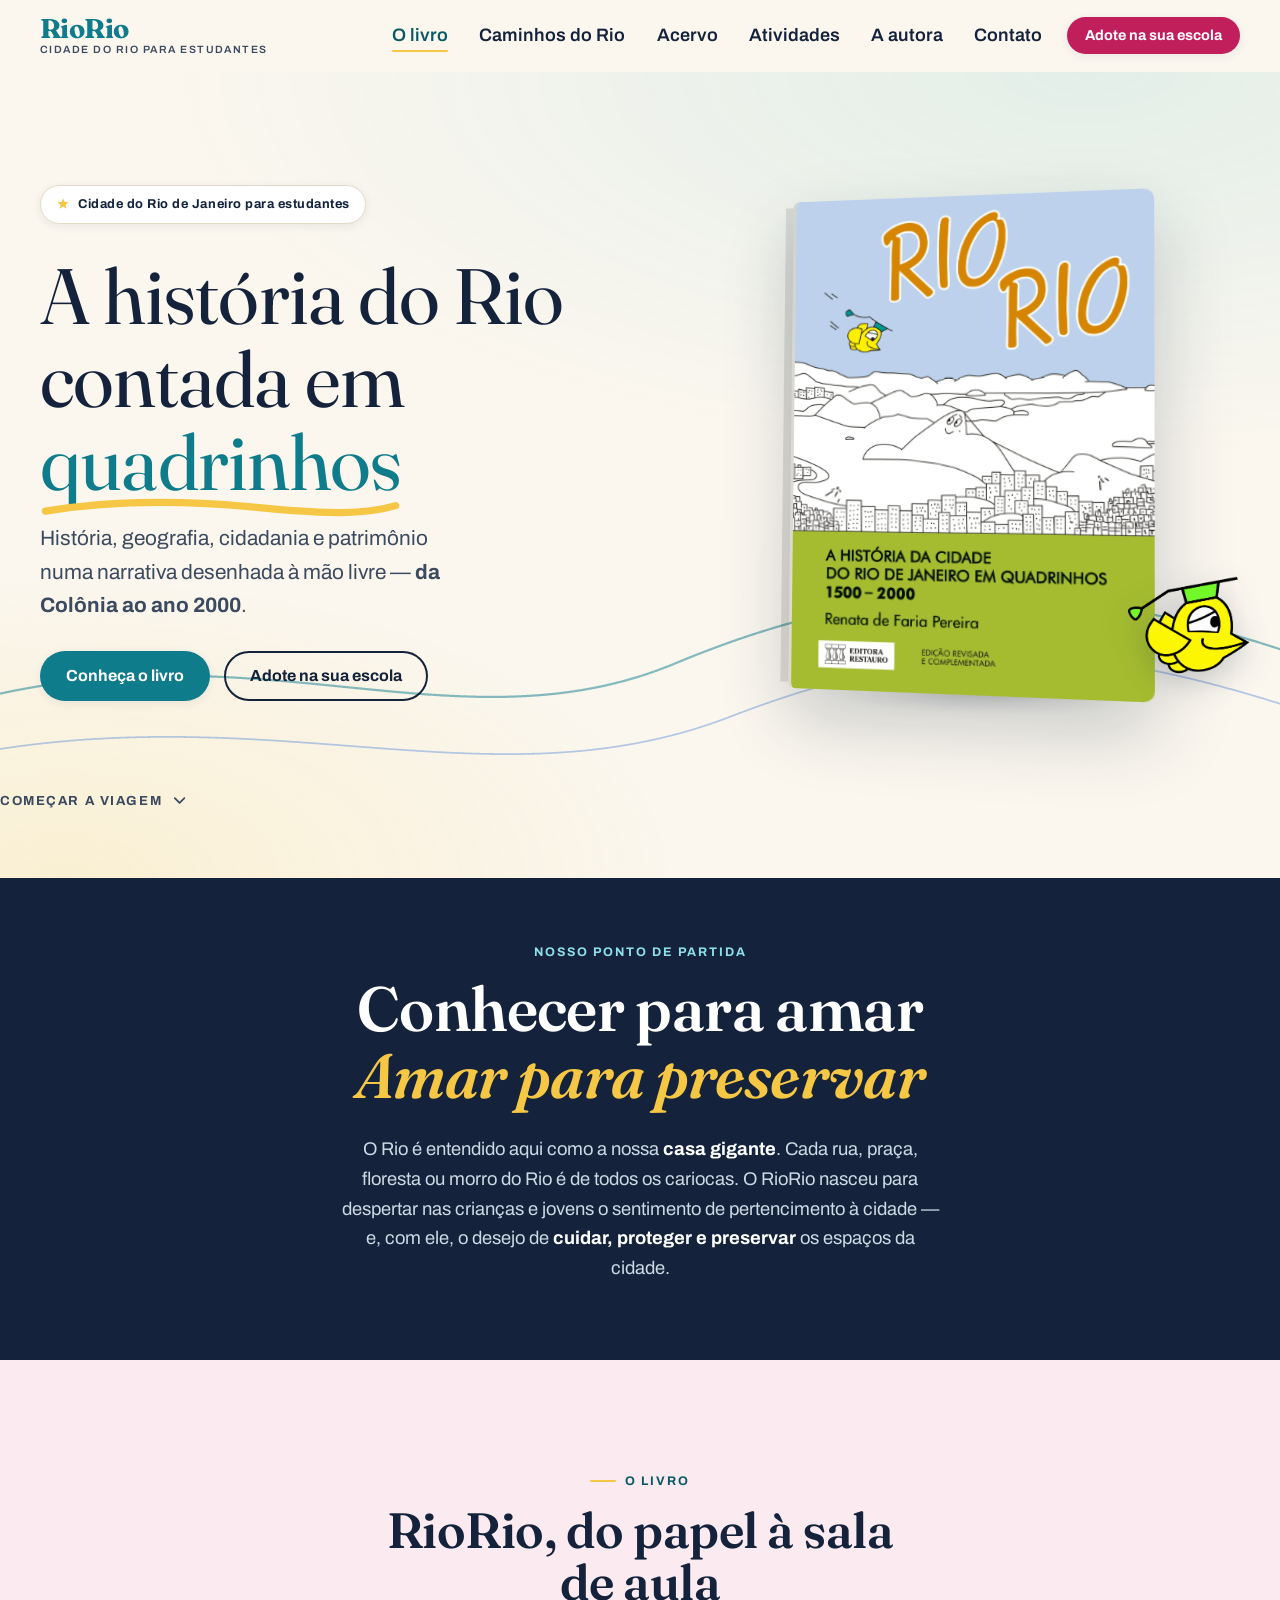
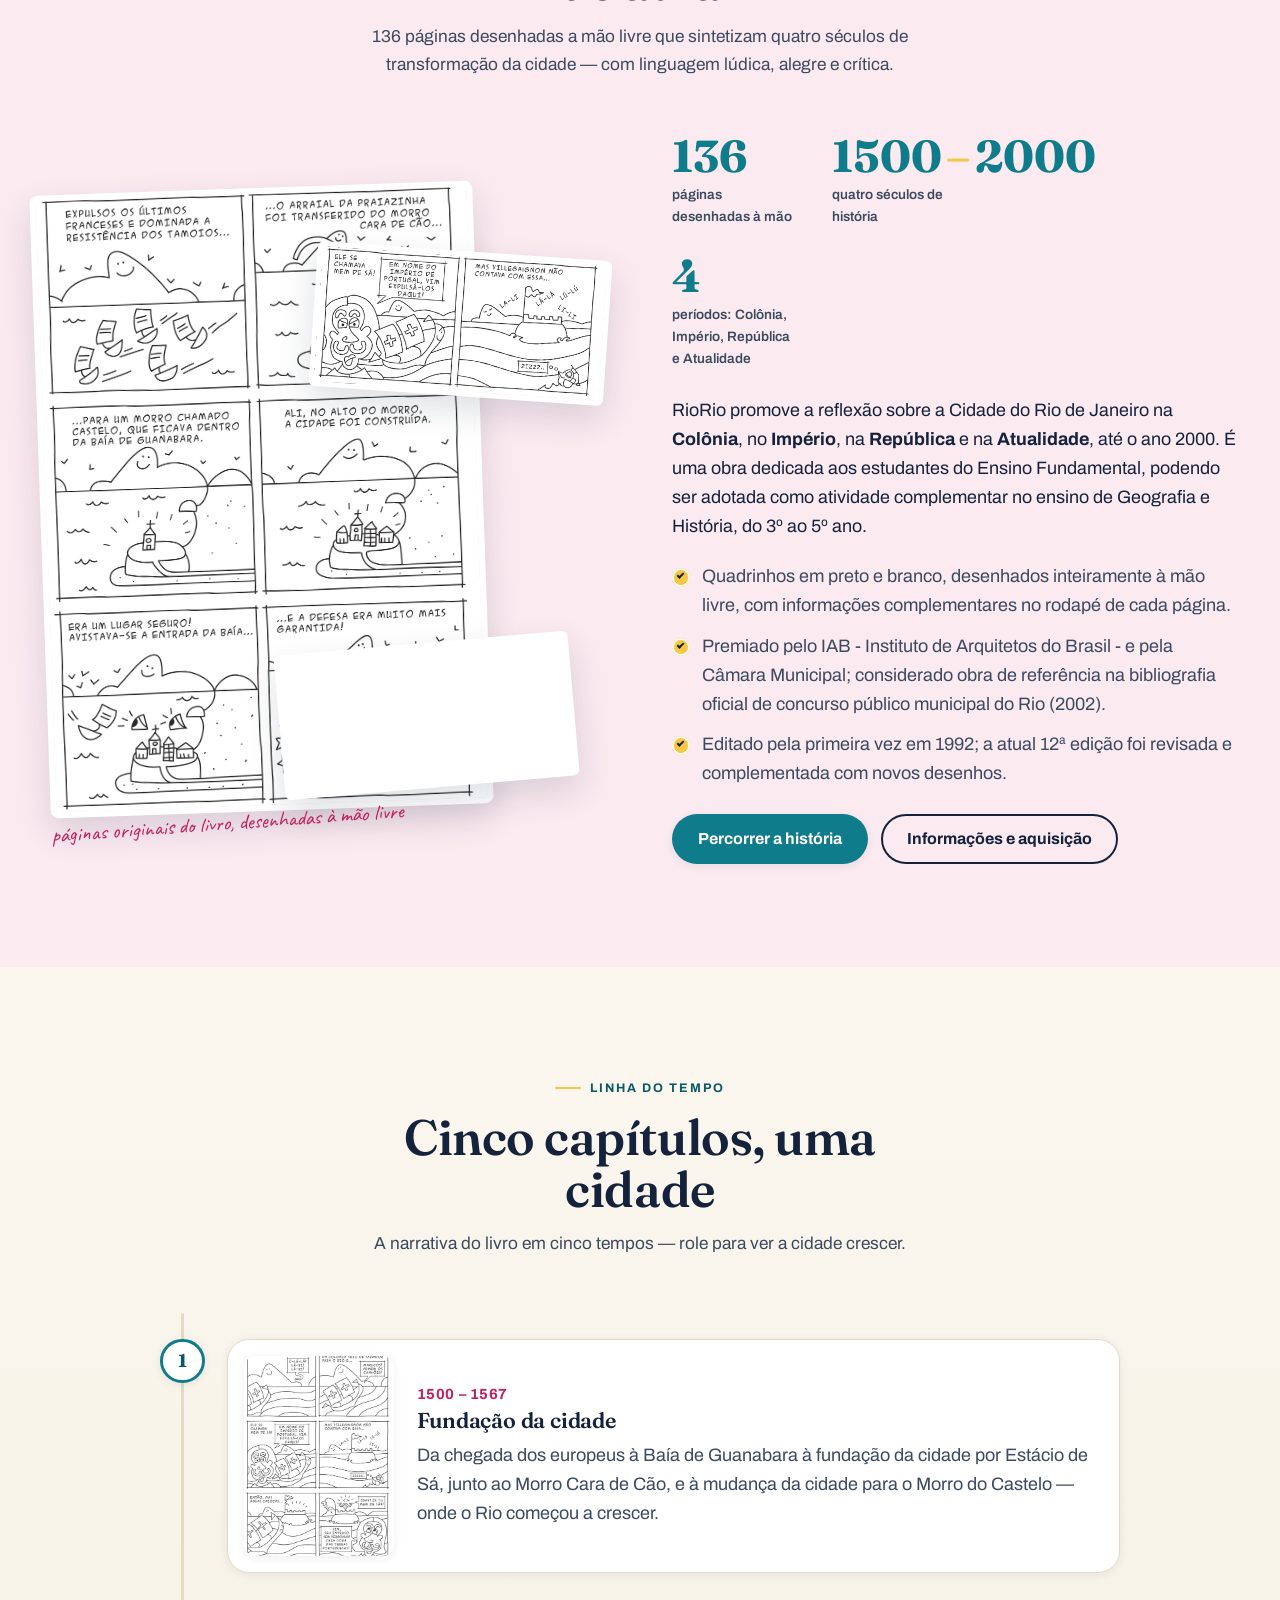
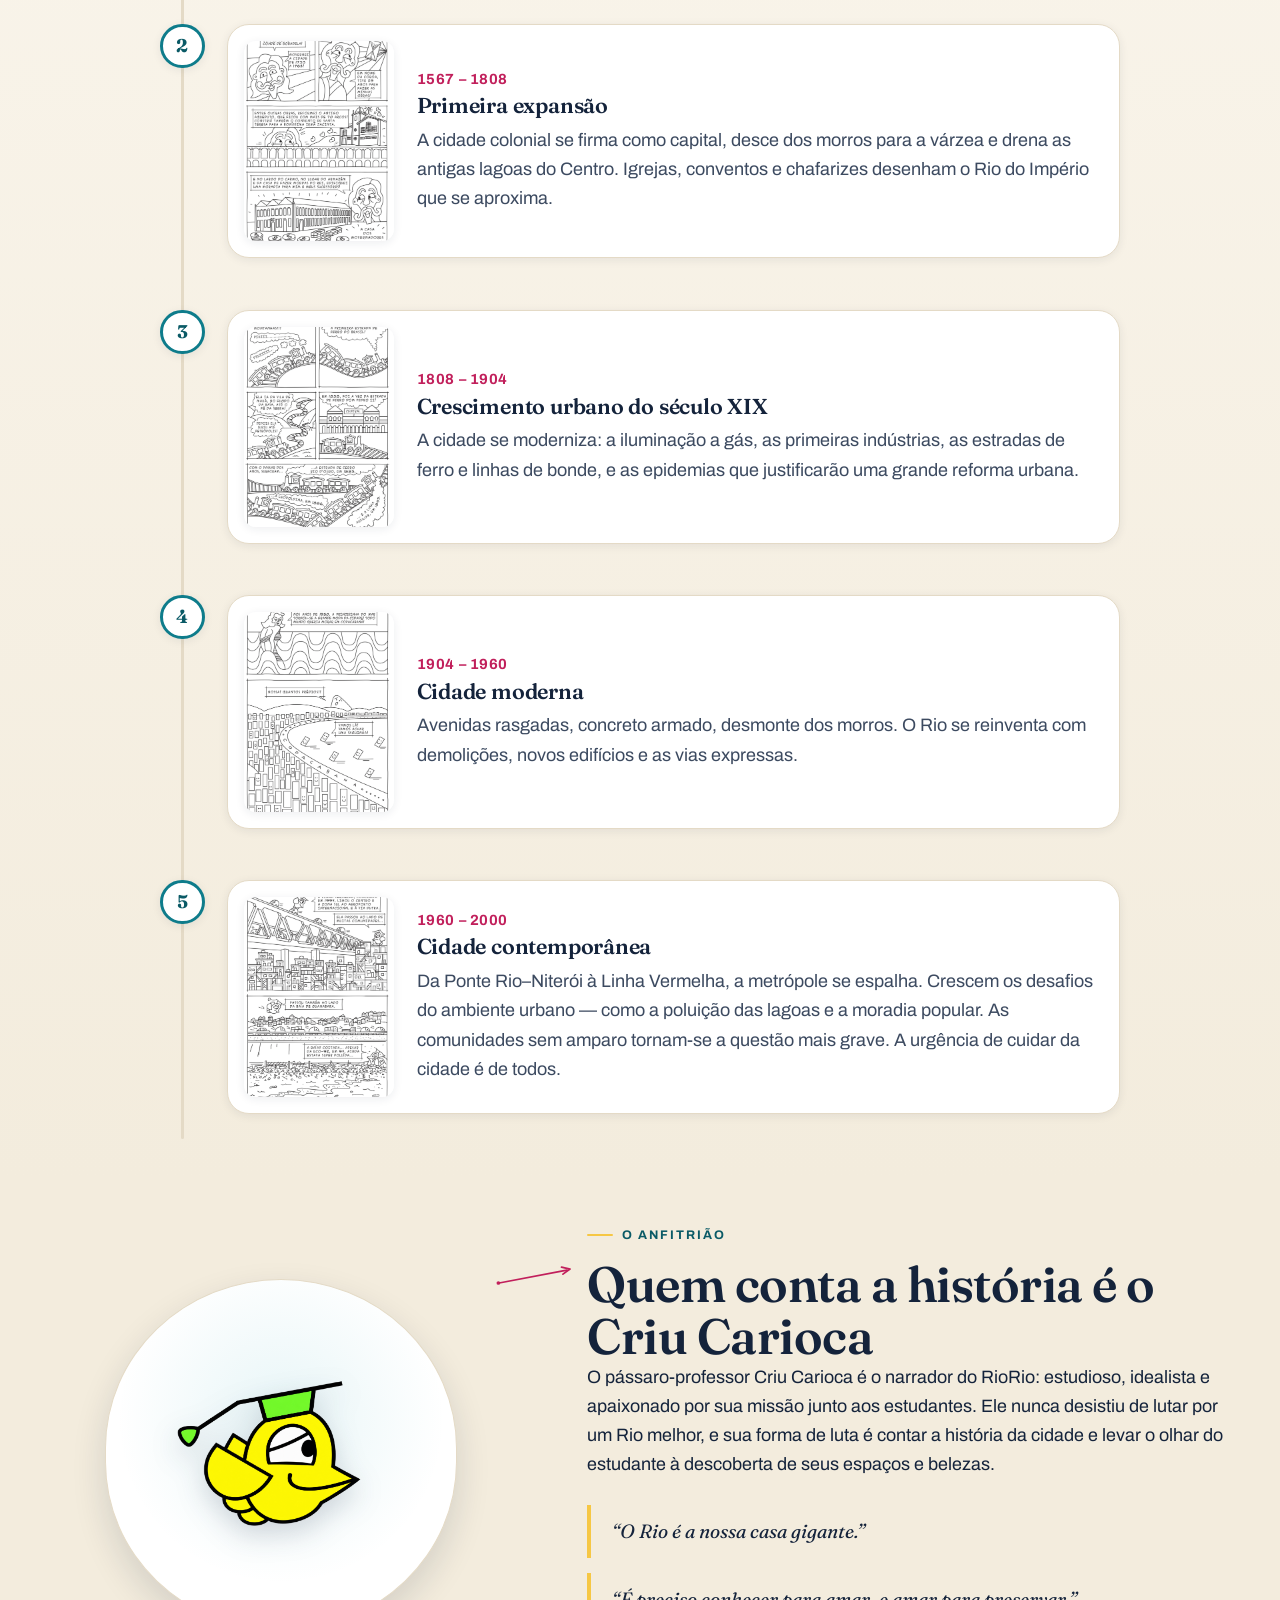
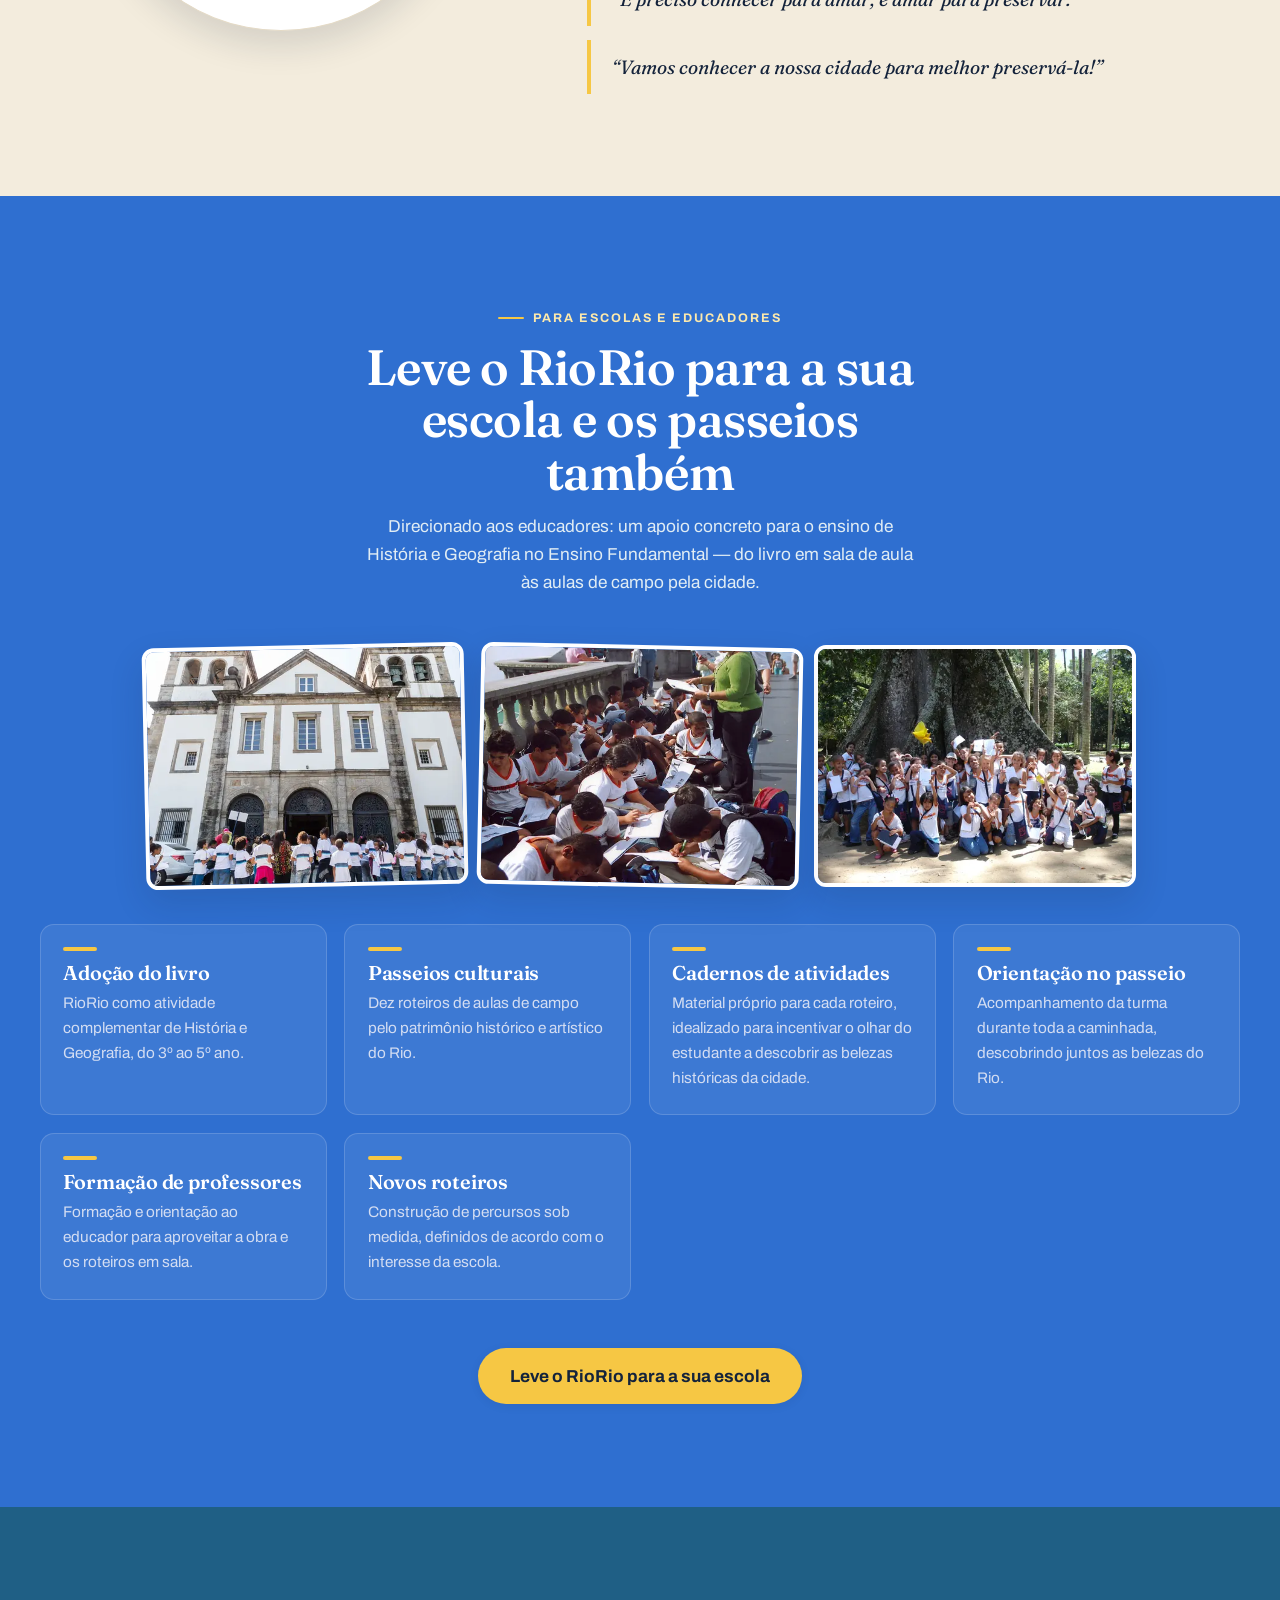
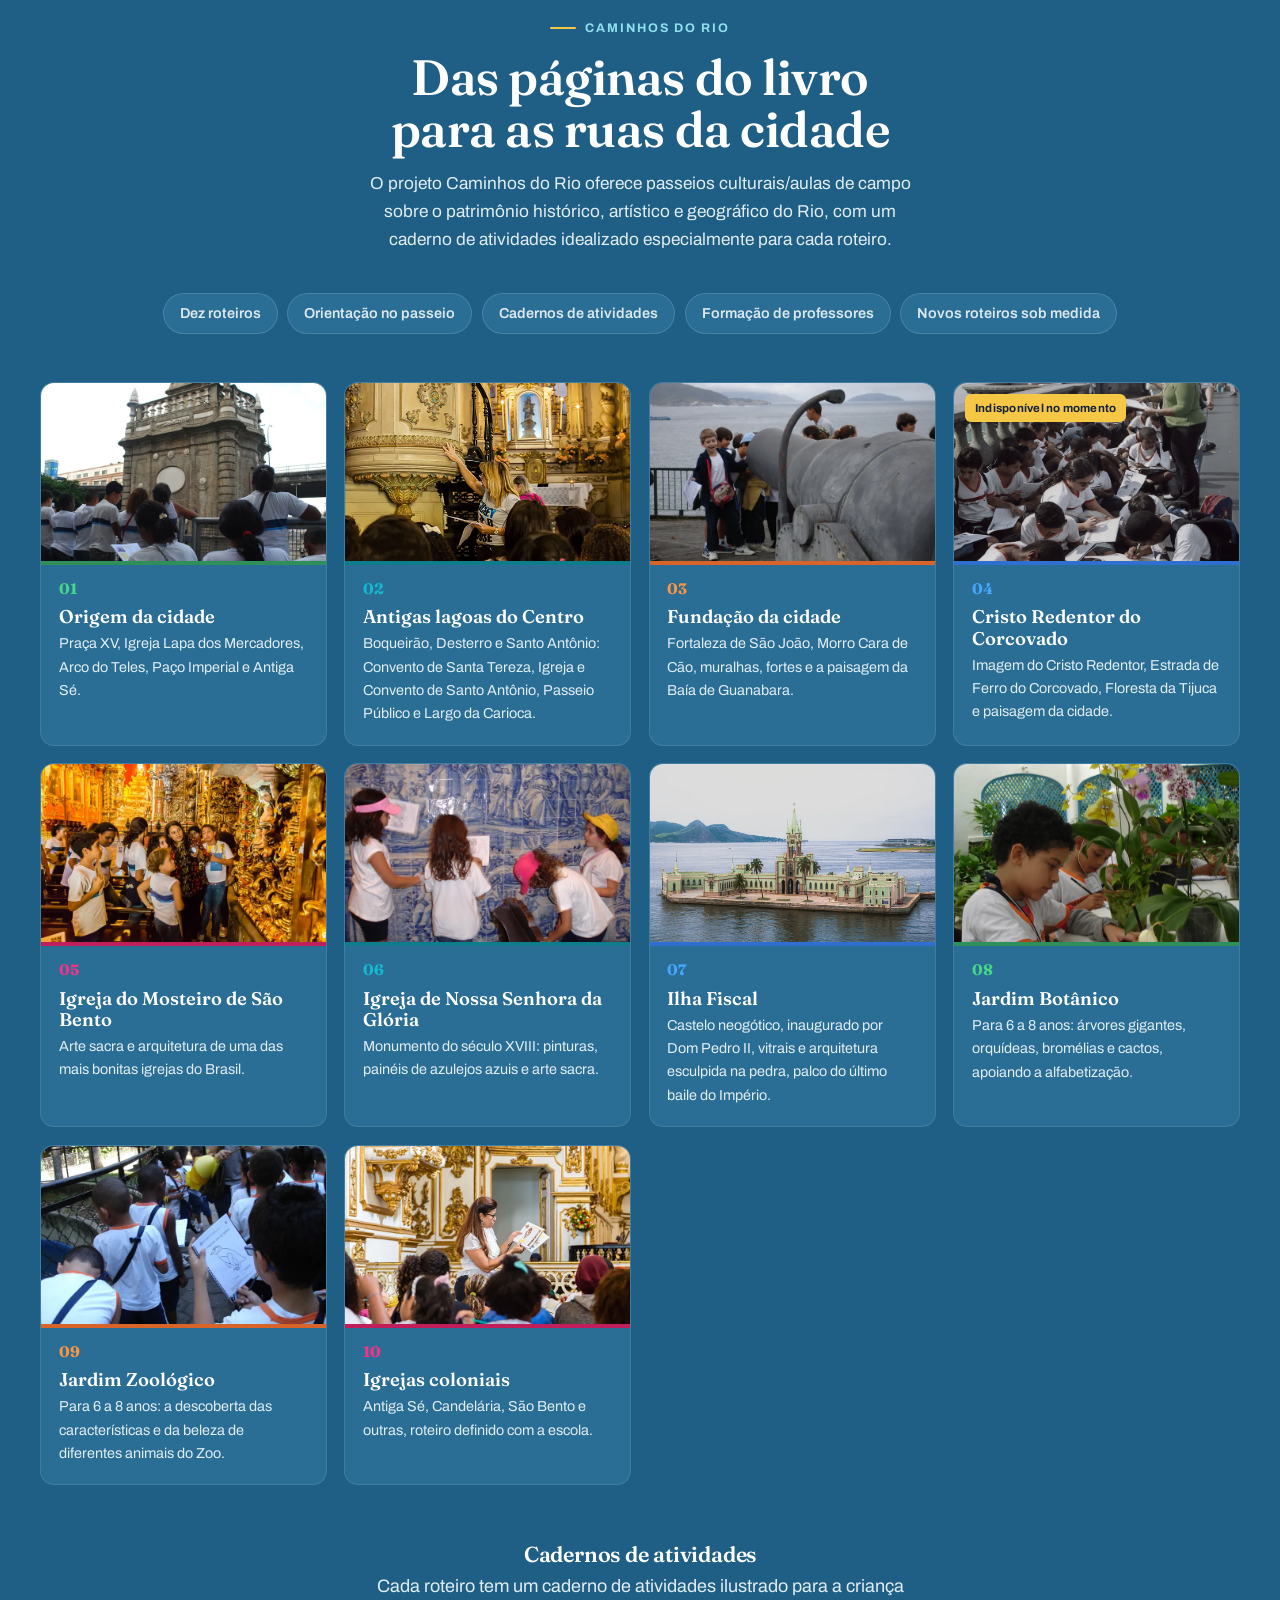
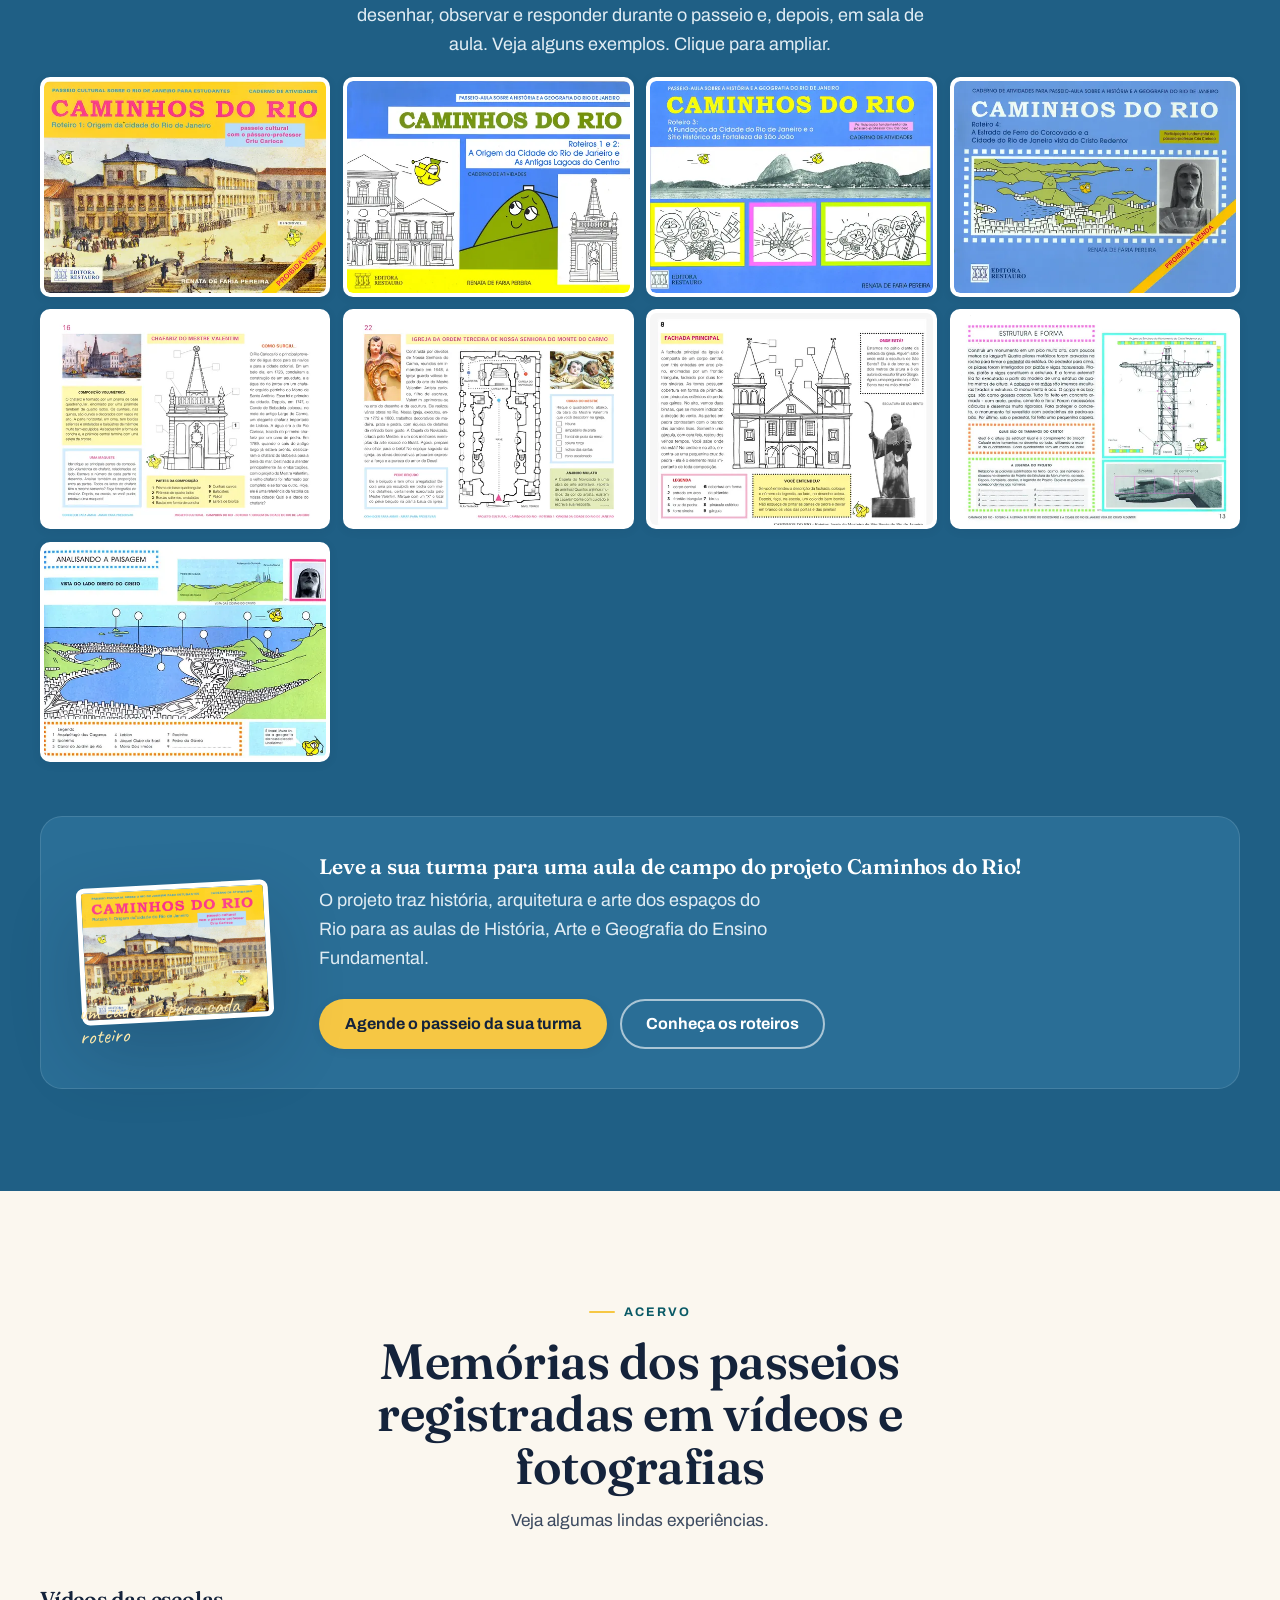
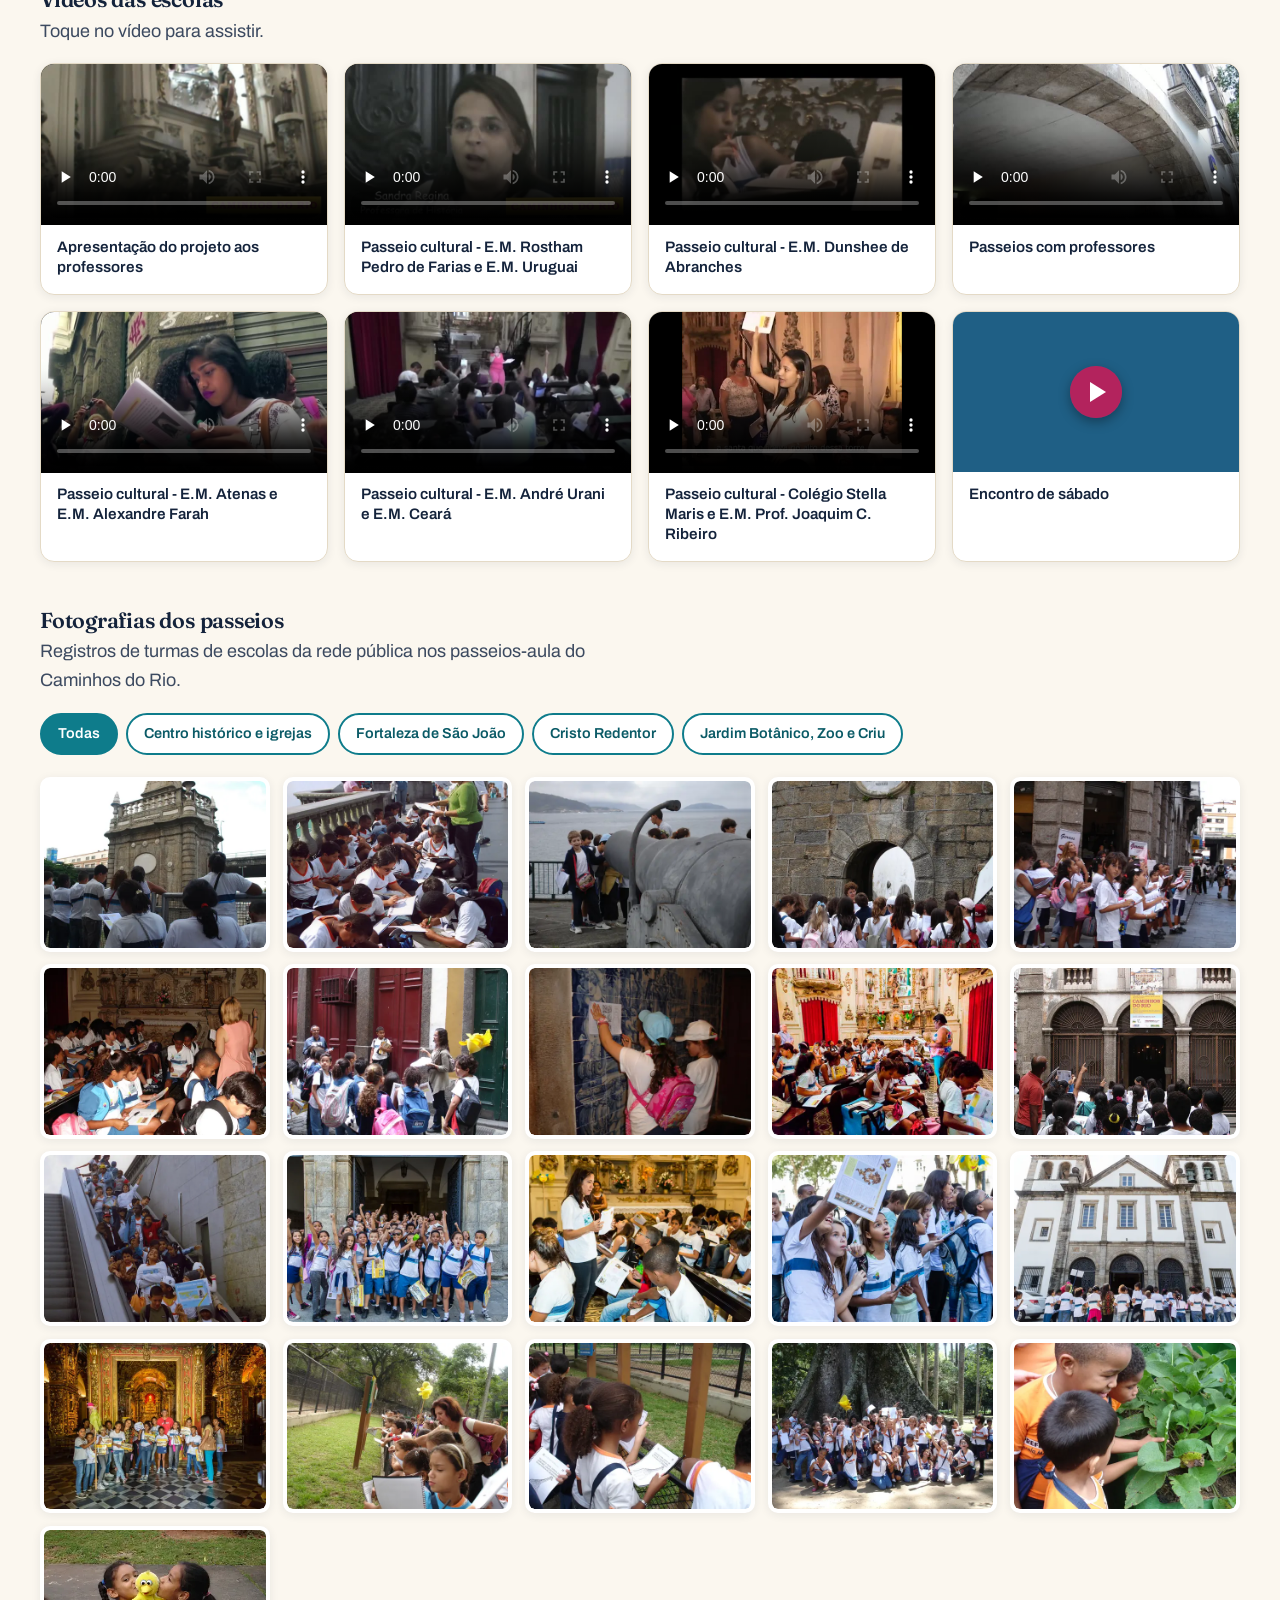
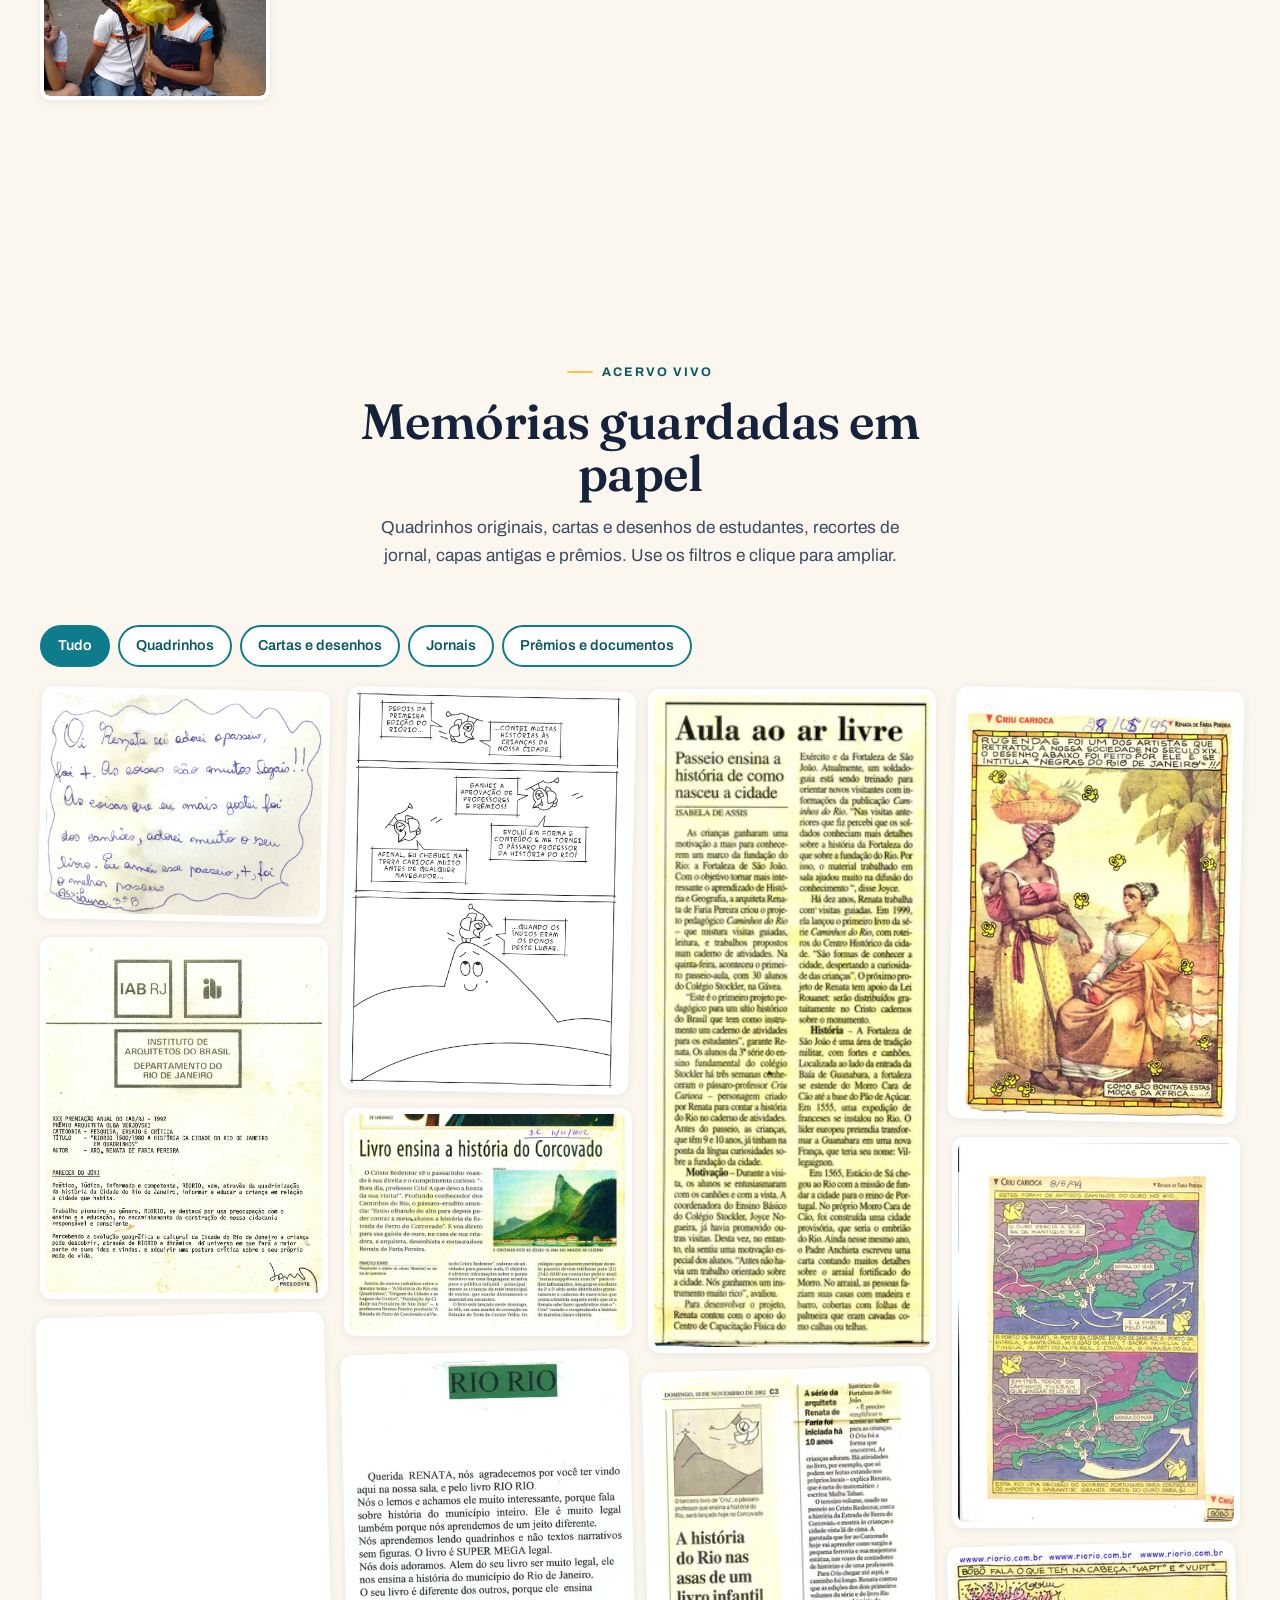
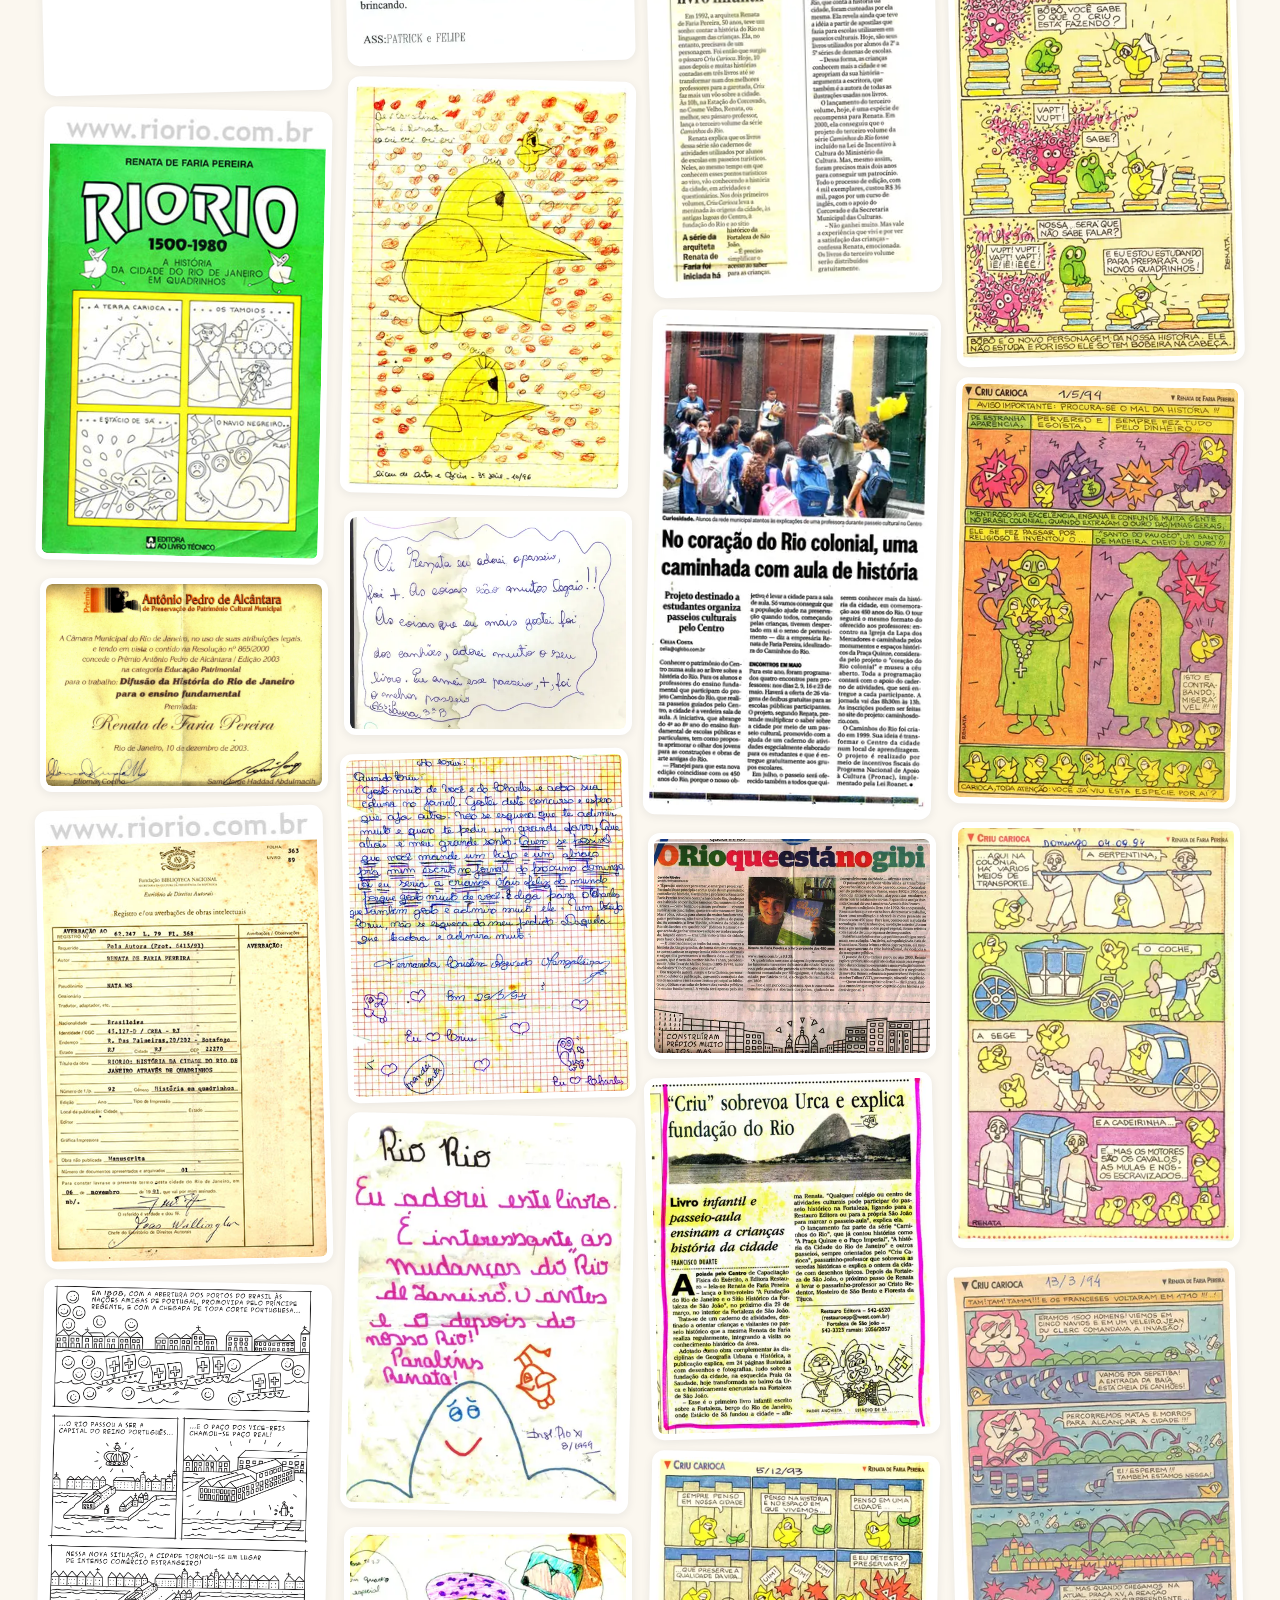
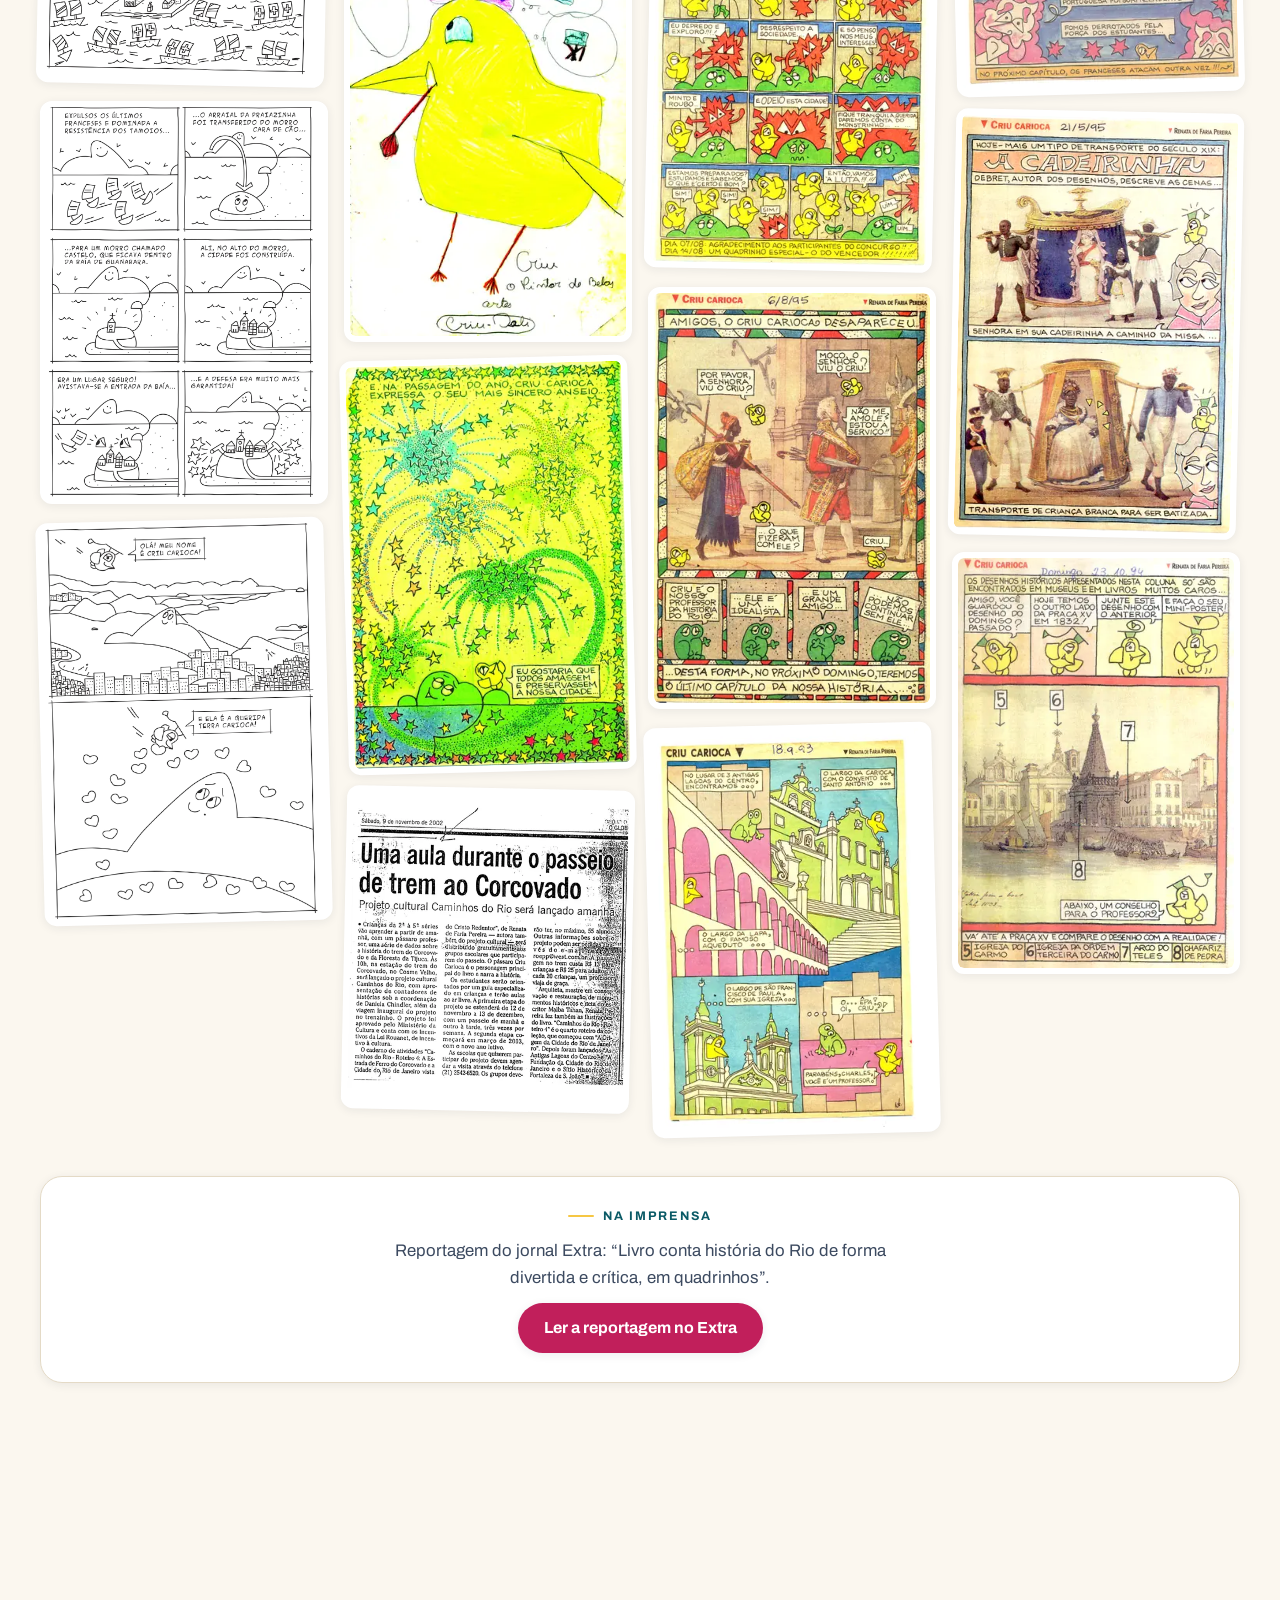
==== commit bb3c10bb: "Revisão 22/10: espaçamentos, seta do anfitrião, zoom nos quadrinhos da linha do tempo, textos das es" ====
--- a/index.html
+++ b/index.html
@@ -27,7 +27,7 @@
   <!-- LCP: preload the hero cover -->
   <link rel="preload" as="image" href="assets/images/capa-riorio.webp" />
 
-  <link rel="stylesheet" href="assets/css/styles.css?v=23" />
+  <link rel="stylesheet" href="assets/css/styles.css?v=24" />
 </head>
 <body>
   <a class="skip-link" href="#conteudo">Pular para o conteúdo</a>
@@ -77,7 +77,7 @@
           <span class="nav__toggle-label">Menu</span>
         </button>
         <ul class="nav__menu" id="nav-menu" data-nav-menu>
-          <li><a href="#livro-imagem">O livro</a></li>
+          <li><a href="#topo">O livro</a></li>
           <li><a href="#caminhos">Caminhos do Rio</a></li>
           <li><a href="#memorias">Acervo</a></li>
           <li><a href="#atividades">Atividades</a></li>
@@ -248,15 +248,17 @@
         </header>
       </div>
 
-      <ol class="tl" data-timeline>
+      <ol class="tl" data-timeline data-gallery>
         <li class="tl__line" aria-hidden="true"><span class="tl__progress" data-tl-progress></span></li>
 
         <li class="tl__item" data-reveal>
           <div class="tl__dot" aria-hidden="true"><span>1</span></div>
           <article class="tl__card">
             <figure class="tl__fig">
-              <img src="assets/images/era1-fundacao.webp" width="460" height="640" loading="lazy" decoding="async"
+              <a class="gallery__link tl__zoom" href="assets/images/era1-fundacao.webp" data-caption="Capítulo 1 · Fundação da cidade (1500–1567)">
+                <img src="assets/images/era1-fundacao.webp" width="460" height="640" loading="lazy" decoding="async"
                    alt="Página do RioRio sobre a fundação da cidade, junto ao Morro Cara de Cão." />
+              </a>
             </figure>
             <div class="tl__text">
               <p class="tl__years">1500 – 1567</p>
@@ -271,8 +273,10 @@
           <div class="tl__dot" aria-hidden="true"><span>2</span></div>
           <article class="tl__card">
             <figure class="tl__fig">
-              <img src="assets/images/era2-expansao.webp" width="460" height="640" loading="lazy" decoding="async"
+              <a class="gallery__link tl__zoom" href="assets/images/era2-expansao.webp" data-caption="Capítulo 2 · Primeira expansão (1567–1808)">
+                <img src="assets/images/era2-expansao.webp" width="460" height="640" loading="lazy" decoding="async"
                    alt="Quadrinho do RioRio: disputas na Guanabara e a expansão colonial." />
+              </a>
             </figure>
             <div class="tl__text">
               <p class="tl__years">1567 – 1808</p>
@@ -287,8 +291,10 @@
           <div class="tl__dot" aria-hidden="true"><span>3</span></div>
           <article class="tl__card">
             <figure class="tl__fig">
-              <img src="assets/images/era3-seculo19.webp" width="460" height="640" loading="lazy" decoding="async"
+              <a class="gallery__link tl__zoom" href="assets/images/era3-seculo19.webp" data-caption="Capítulo 3 · Crescimento urbano do século XIX (1808–1904)">
+                <img src="assets/images/era3-seculo19.webp" width="460" height="640" loading="lazy" decoding="async"
                    alt="Página do RioRio retratando a Praça XV em 1832 e a cidade imperial." />
+              </a>
             </figure>
             <div class="tl__text">
               <p class="tl__years">1808 – 1904</p>
@@ -303,8 +309,10 @@
           <div class="tl__dot" aria-hidden="true"><span>4</span></div>
           <article class="tl__card">
             <figure class="tl__fig">
-              <img src="assets/images/era4-moderna.webp" width="460" height="640" loading="lazy" decoding="async"
+              <a class="gallery__link tl__zoom" href="assets/images/era4-moderna.webp" data-caption="Capítulo 4 · Cidade moderna (1904–1960)">
+                <img src="assets/images/era4-moderna.webp" width="460" height="640" loading="lazy" decoding="async"
                    alt="Quadrinho do RioRio sobre as primeiras estradas de ferro e a cidade moderna." />
+              </a>
             </figure>
             <div class="tl__text">
               <p class="tl__years">1904 – 1960</p>
@@ -319,8 +327,10 @@
           <div class="tl__dot" aria-hidden="true"><span>5</span></div>
           <article class="tl__card">
             <figure class="tl__fig">
-              <img src="assets/images/era5-contemporanea.webp" width="460" height="640" loading="lazy" decoding="async"
+              <a class="gallery__link tl__zoom" href="assets/images/era5-contemporanea.webp" data-caption="Capítulo 5 · Cidade contemporânea (1960–2000)">
+                <img src="assets/images/era5-contemporanea.webp" width="460" height="640" loading="lazy" decoding="async"
                    alt="Página do RioRio sobre o surto migratório e a cidade contemporânea." />
+              </a>
             </figure>
             <div class="tl__text">
               <p class="tl__years">1960 – 2000</p>
@@ -371,10 +381,9 @@
       <div class="wrap schools__inner">
         <div class="schools__head" data-reveal>
           <p class="kicker kicker--light">Para escolas e educadores</p>
-          <h2 class="section-title section-title--light" id="escolas-title">Leve o RioRio para a sua escola</h2>
+          <h2 class="section-title section-title--light" id="escolas-title">Leve o RioRio para a sua escola e os passeios também</h2>
           <p class="section-sub section-sub--light">
-            Um apoio concreto para História e Geografia no Ensino Fundamental — do livro em sala
-            de aula às aulas de campo pela cidade.
+            Direcionado aos educadores: um apoio concreto para o ensino de História e Geografia no Ensino Fundamental — do livro em sala de aula às aulas de campo pela cidade.
           </p>
         </div>
         <ul class="schools__photos" role="list" data-reveal>
@@ -803,7 +812,7 @@
           <li class="gallery__item" data-cat="premios">
             <a class="gallery__link" href="assets/images/premio-iab.webp"
                data-caption="Prêmio do Instituto dos Arquitetos do Brasil (IAB), 1992.">
-              <img src="assets/images/premio-iab.webp" width="542" height="750" loading="lazy" decoding="async" alt="Documento do prêmio do IAB concedido ao RioRio.">
+              <img src="assets/images/premio-iab.webp" width="1041" height="1320" loading="lazy" decoding="async" alt="Documento do prêmio do IAB concedido ao RioRio.">
               <span class="gallery__tag">Prêmio IAB · 1992</span>
             </a>
           </li>
@@ -873,7 +882,7 @@
                   <li class="gallery__item" data-cat="cartas">
             <a class="gallery__link" href="assets/images/acervo/carta-colegio.webp"
                data-caption="Carta de estudantes que adoraram o livro RioRio.">
-              <img src="assets/images/acervo/carta-colegio-t.webp" width="469" height="520" loading="lazy" decoding="async" alt="Carta de estudantes que adoraram o livro RioRio.">
+              <img src="assets/images/acervo/carta-colegio-t.webp" width="432" height="468" loading="lazy" decoding="async" alt="Carta de estudantes que adoraram o livro RioRio.">
               <span class="gallery__tag">Carta de estudantes</span>
             </a>
           </li>
@@ -1035,27 +1044,6 @@
             <a class="gallery__link" href="assets/images/acervo/q-pracaxv.webp"
                data-caption="O Criu Carioca na Praça XV.">
               <img src="assets/images/acervo/q-pracaxv-t.webp" width="350" height="520" loading="lazy" decoding="async" alt="O Criu Carioca na Praça XV.">
-              <span class="gallery__tag">Quadrinho</span>
-            </a>
-          </li>
-          <li class="gallery__item gallery__item--tall" data-cat="quadrinhos">
-            <a class="gallery__link" href="assets/images/acervo/q-bobo.webp"
-               data-caption="Página original do Criu Carioca.">
-              <img src="assets/images/acervo/q-bobo-t.webp" width="344" height="520" loading="lazy" decoding="async" alt="Página original do Criu Carioca.">
-              <span class="gallery__tag">Quadrinho</span>
-            </a>
-          </li>
-          <li class="gallery__item" data-cat="quadrinhos">
-            <a class="gallery__link" href="assets/images/acervo/q-chuva.webp"
-               data-caption="Quadrinho em preto e branco sobre a cidade ao longo dos séculos.">
-              <img src="assets/images/acervo/q-chuva-t.webp" width="520" height="222" loading="lazy" decoding="async" alt="Quadrinho em preto e branco sobre a cidade ao longo dos séculos.">
-              <span class="gallery__tag">Quadrinho</span>
-            </a>
-          </li>
-          <li class="gallery__item" data-cat="quadrinhos">
-            <a class="gallery__link" href="assets/images/acervo/q-prefeito.webp"
-               data-caption="Quadrinho em preto e branco: o Criu conversa com o prefeito Pereira Passos.">
-              <img src="assets/images/acervo/q-prefeito-t.webp" width="520" height="194" loading="lazy" decoding="async" alt="Quadrinho em preto e branco: o Criu conversa com o prefeito Pereira Passos.">
               <span class="gallery__tag">Quadrinho</span>
             </a>
           </li>
@@ -1270,7 +1258,7 @@
       <nav class="site-footer__nav" aria-label="Rodapé">
         <h2>Navegação</h2>
         <ul>
-          <li><a href="#livro-imagem">O livro</a></li>
+          <li><a href="#topo">O livro</a></li>
           <li><a href="#caminhos">Caminhos do Rio</a></li>
           <li><a href="#memorias">Acervo</a></li>
           <li><a href="#atividades">Atividades</a></li>
@@ -1321,6 +1309,6 @@
     </div>
   </div>
 
-  <script src="assets/js/main.js?v=23" defer></script>
+  <script src="assets/js/main.js?v=24" defer></script>
 </body>
 </html>
--- a/assets/css/styles.css
+++ b/assets/css/styles.css
@@ -347,10 +347,8 @@
 /* linha que liga o passarinho ao título, sem encostar na palavra */
 .criu-intro__body .section-title{ position:relative; }
 .criu-intro__body .section-title::before{
-  content:""; position:absolute; right:100%; margin-right:.8rem; top:.5em; height:8px; width:calc(var(--gap) + 1.4rem);
-  background:
-    radial-gradient(circle at 4px 50%, var(--rosa) 0 3.5px, transparent 4px),
-    linear-gradient(var(--rosa), var(--rosa)) 4px 50% / calc(100% - 4px) 2px no-repeat;
+  content:""; position:absolute; right:100%; margin-right:.55rem; top:.1em; height:1.5rem; width:calc(var(--gap) + 1.4rem);
+  background:url("data:image/svg+xml,%3Csvg xmlns='http://www.w3.org/2000/svg' viewBox='0 0 100 30'%3E%3Cpath d='M5 25 L90 9' stroke='%23C11F5B' stroke-width='2.2' stroke-linecap='round' fill='none'/%3E%3Ccircle cx='4' cy='25' r='2.3' fill='%23C11F5B'/%3E%3Cpath d='M83.3 5.1 L94 7.6 L85.1 13.9' stroke='%23C11F5B' stroke-width='2.2' stroke-linecap='round' stroke-linejoin='round' fill='none'/%3E%3C/svg%3E") no-repeat right center / 100% 100%;
 }
 @media (max-width:900px){ .criu-intro__body .section-title::before{ display:none; } }
 .quotes{ list-style:none; margin:1.6rem 0 0; padding:0; display:grid; gap:.9rem; }
@@ -561,7 +559,7 @@
 .schools__cta{ text-align:center; margin-top:clamp(2rem,4vw,3rem); }
 
 /* ---------- 14. ENCERRAMENTO ---------- */
-.closing{ background:#dcedfa; color:var(--tinta); text-align:center; overflow:hidden; }
+.closing{ background:#c4e5f9; color:var(--tinta); text-align:center; overflow:hidden; }
 .closing__inner{ display:grid; justify-items:center; gap:1.5rem; }
 .closing__criu{ margin:0; width:clamp(7rem,16vw,10rem); }
 .closing__criu img{ filter:drop-shadow(0 10px 14px rgba(20,35,59,.22)); }
@@ -813,3 +811,15 @@
 .lightbox{ padding:clamp(.5rem,1.5vw,1.25rem); }
 .lightbox__dialog{ max-width:min(98vw,1800px); }
 .lightbox__img{ max-height:calc(100vh - 8rem); max-height:calc(100dvh - 8rem); }
+
+/* ===== revisão 22/10: espaçamentos, zoom nos quadrinhos ===== */
+.timeline{ padding-bottom:clamp(1.5rem,3vw,2.5rem); }
+.criu-intro{ padding-top:clamp(1.5rem,3vw,2.5rem); }
+.manifesto, .linkout, .closing{ padding-block:clamp(2.4rem,5vw,3.6rem); }
+.tl__fig .tl__zoom{
+  display:block; position:relative; overflow:hidden; border:0; border-radius:12px; background:none; box-shadow:var(--shadow-sm);
+  transform:none; cursor:zoom-in;
+}
+.tl__fig .tl__zoom:hover{ transform:none; }
+.tl__fig .tl__zoom img{ box-shadow:none; border-radius:0; transition:transform .25s var(--ease); transform-origin:var(--zx,50%) var(--zy,50%); }
+@media (hover:hover){ .tl__fig .tl__zoom:hover img{ transform:scale(2); } }
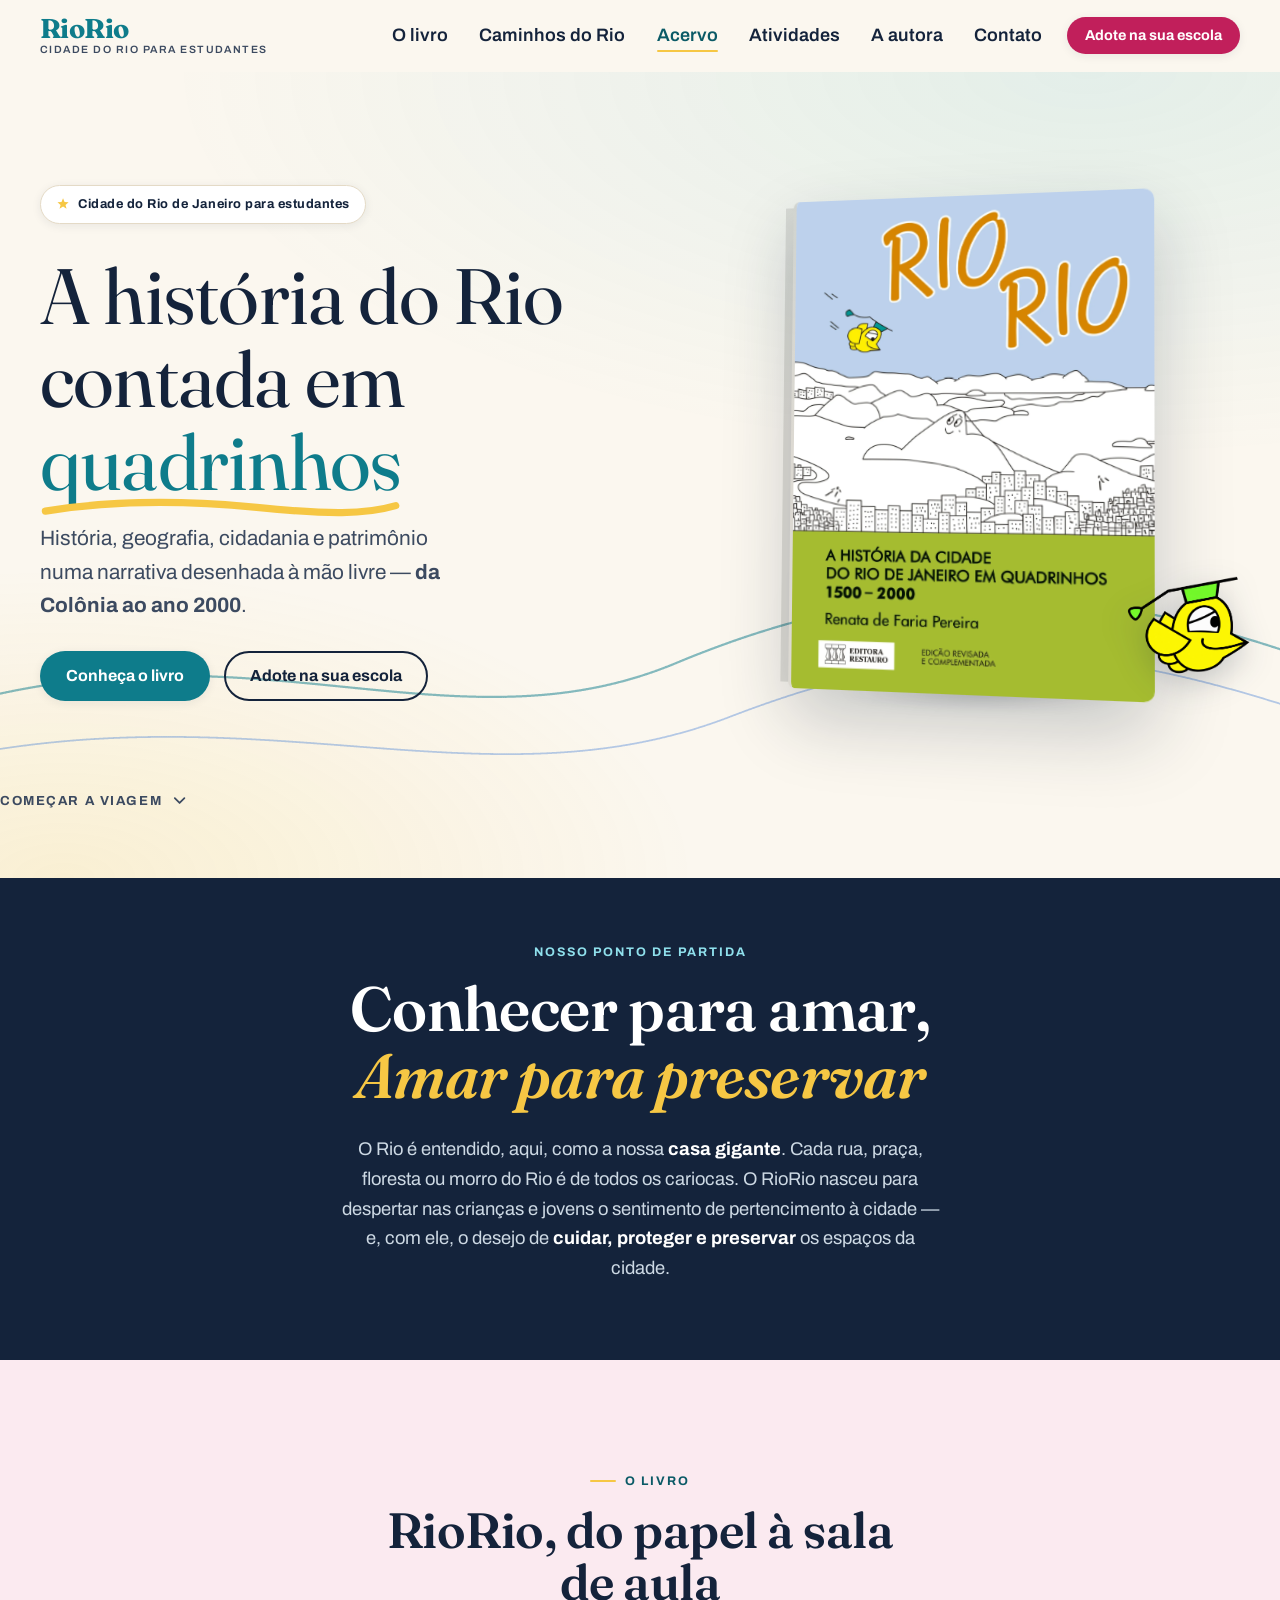
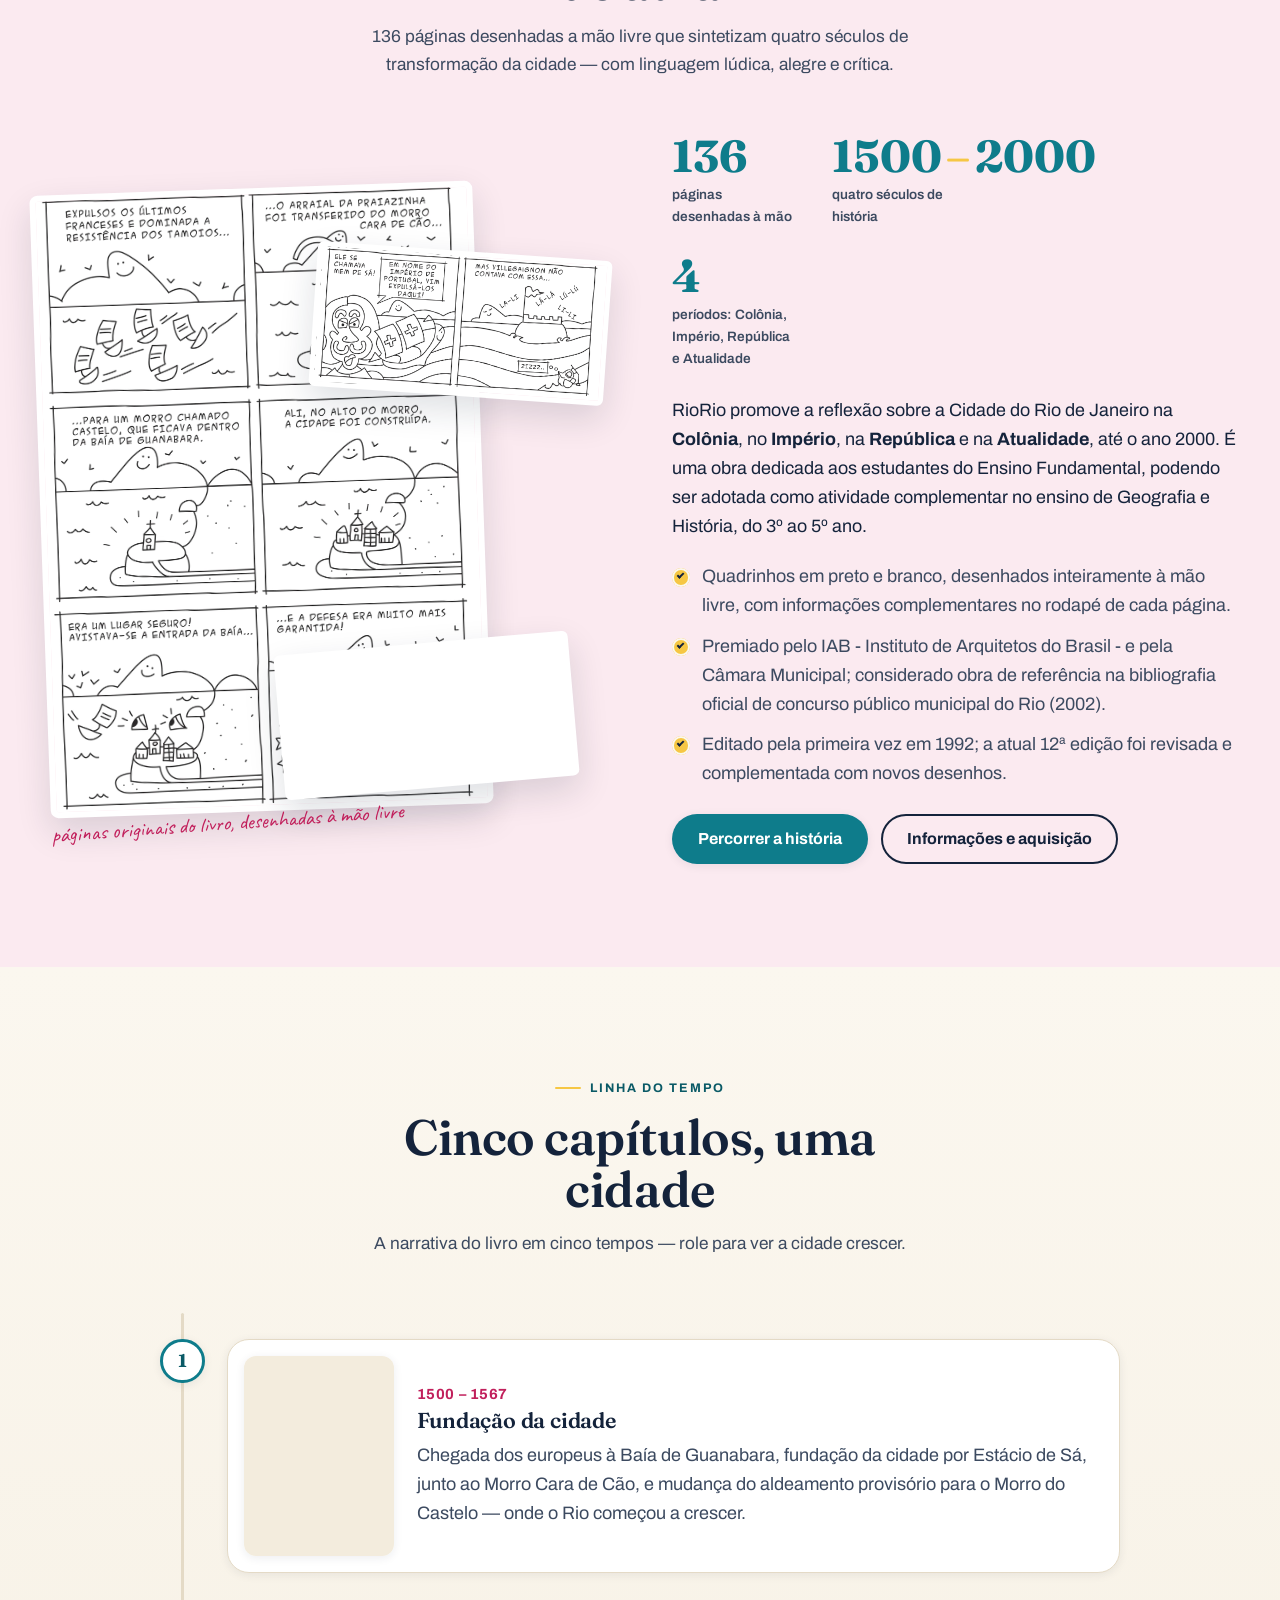
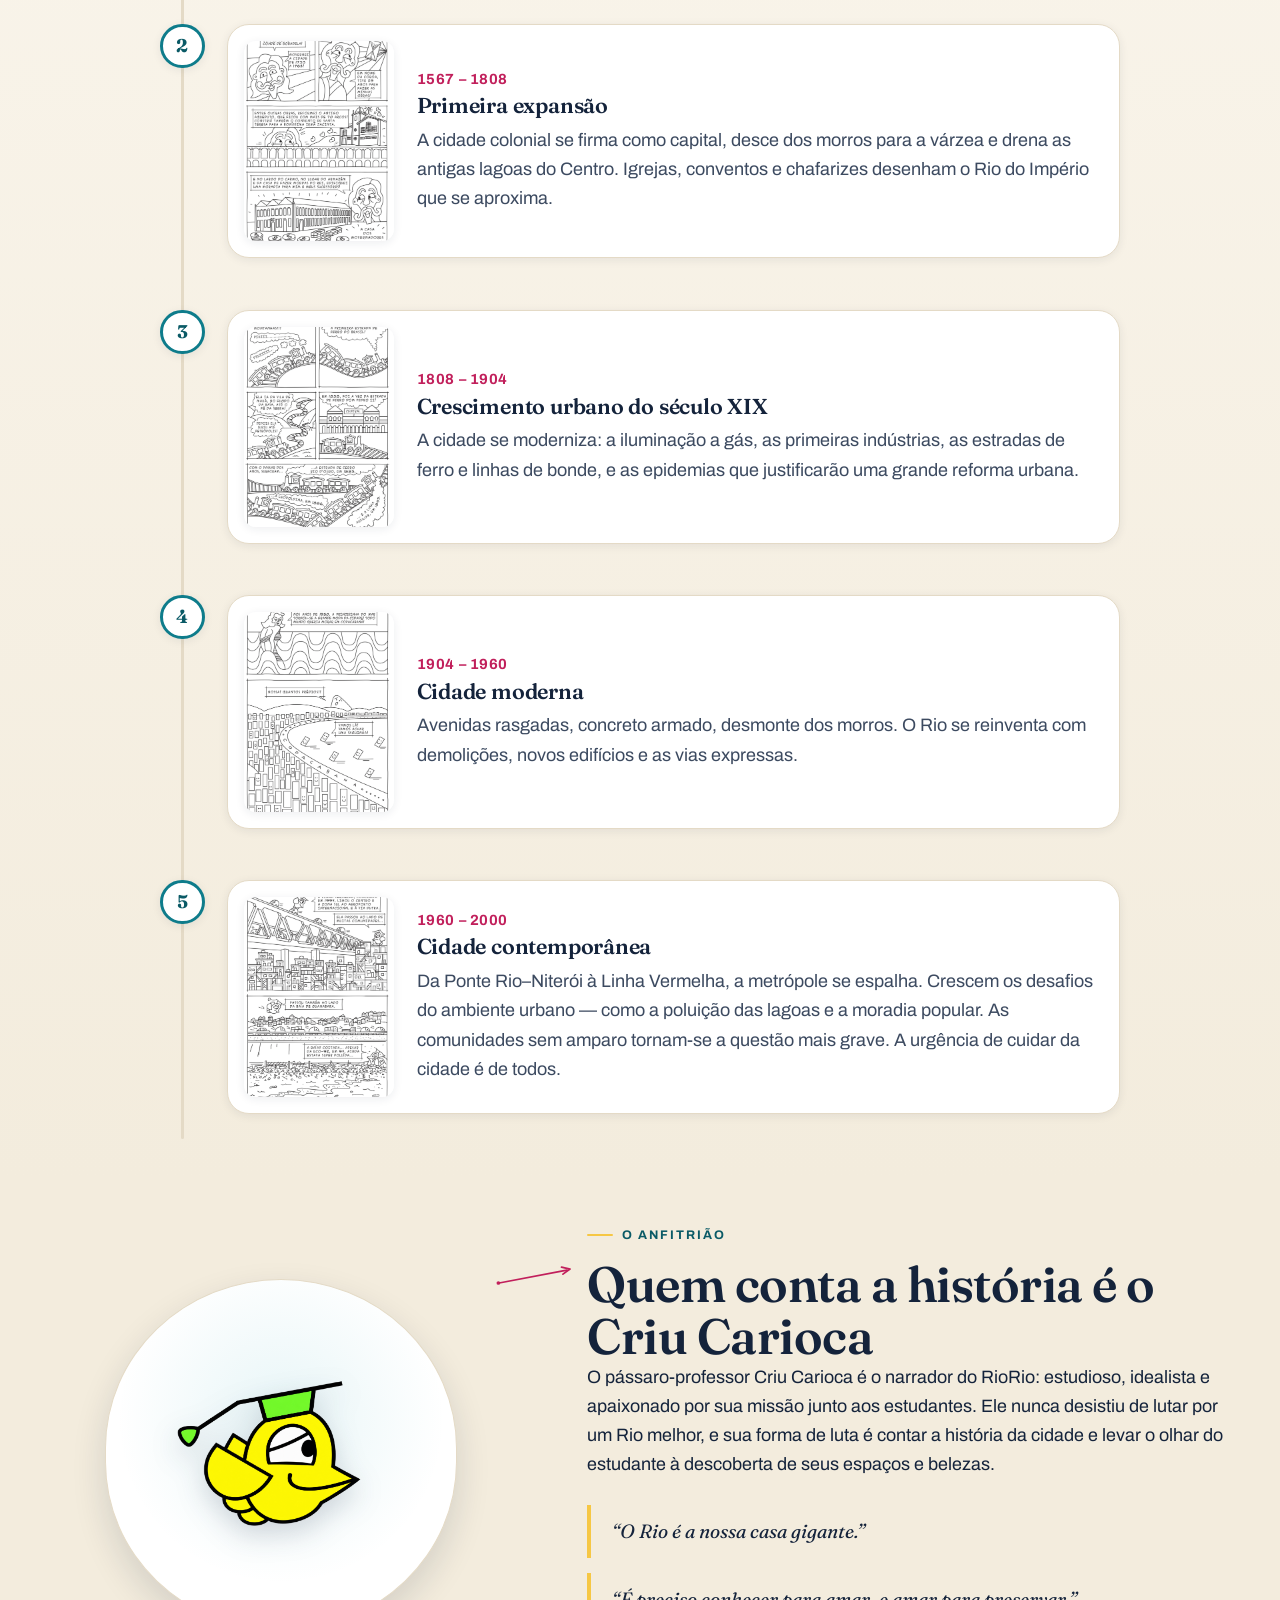
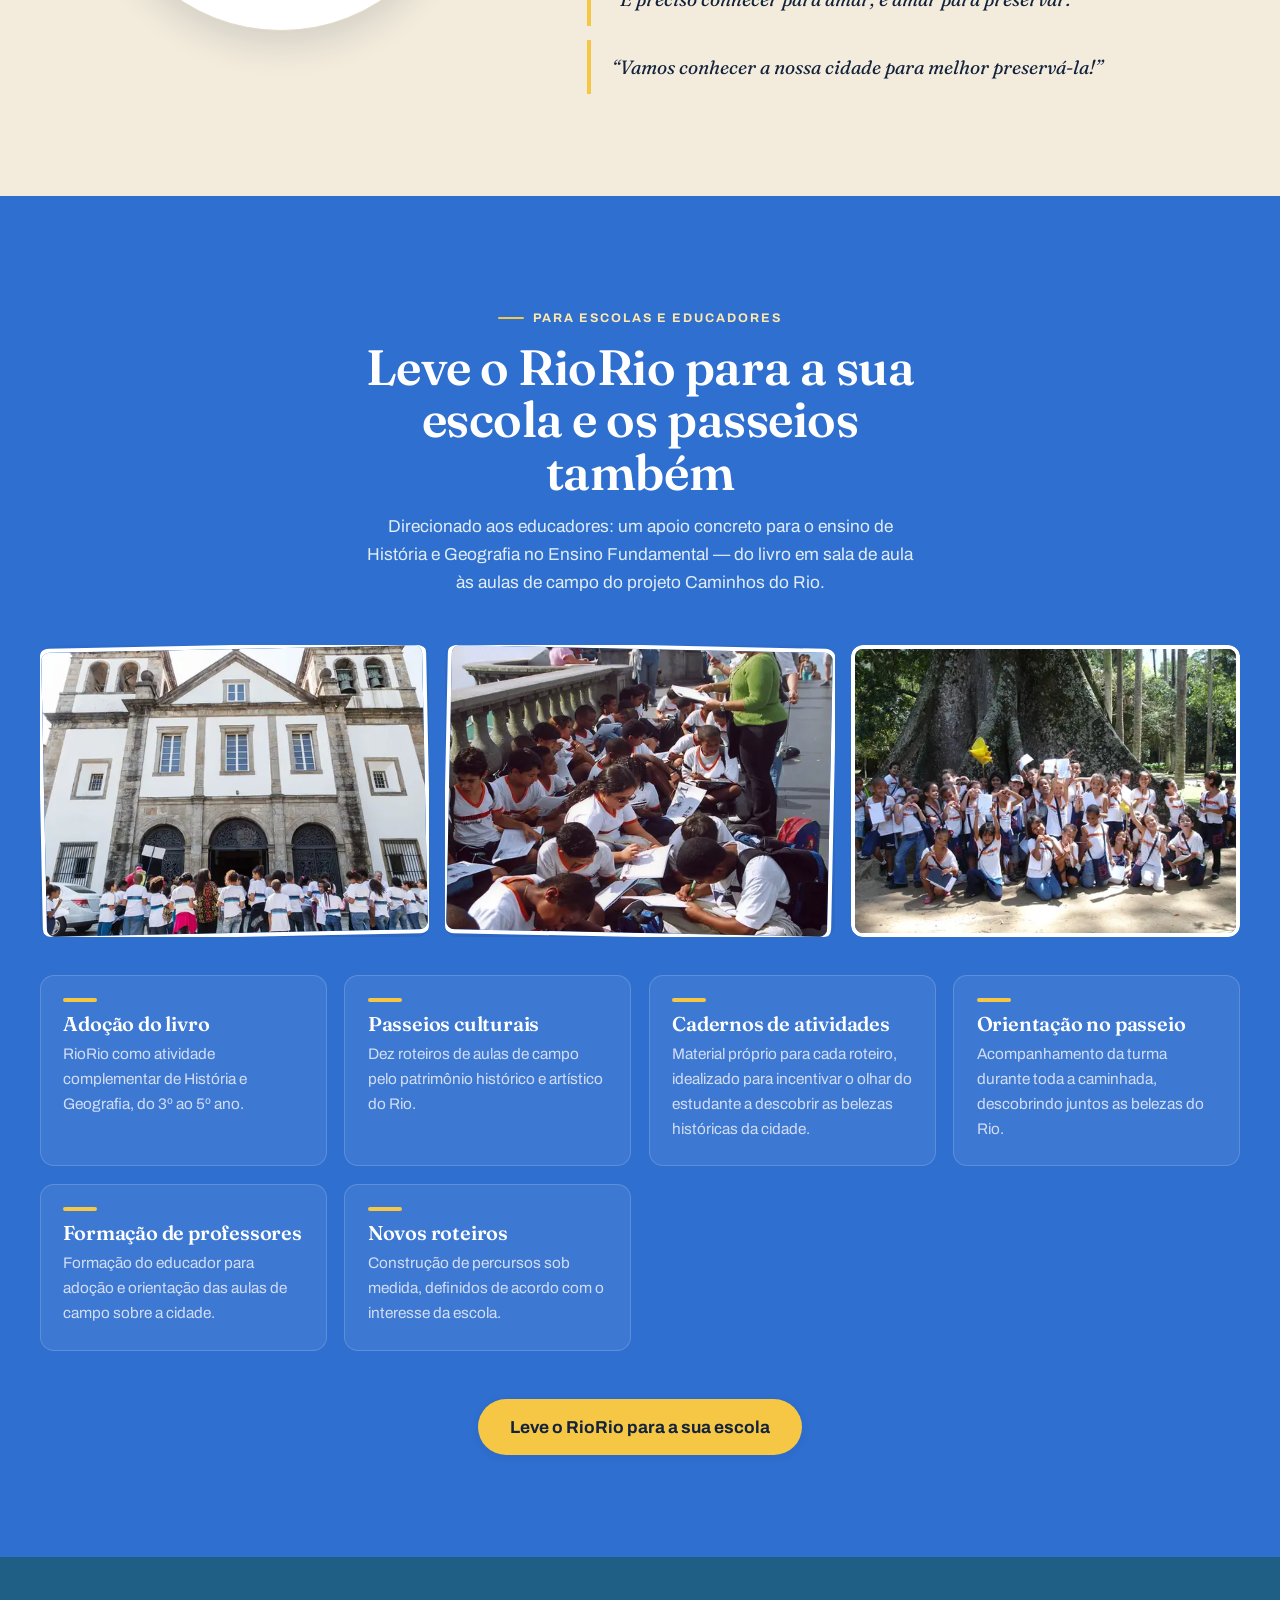
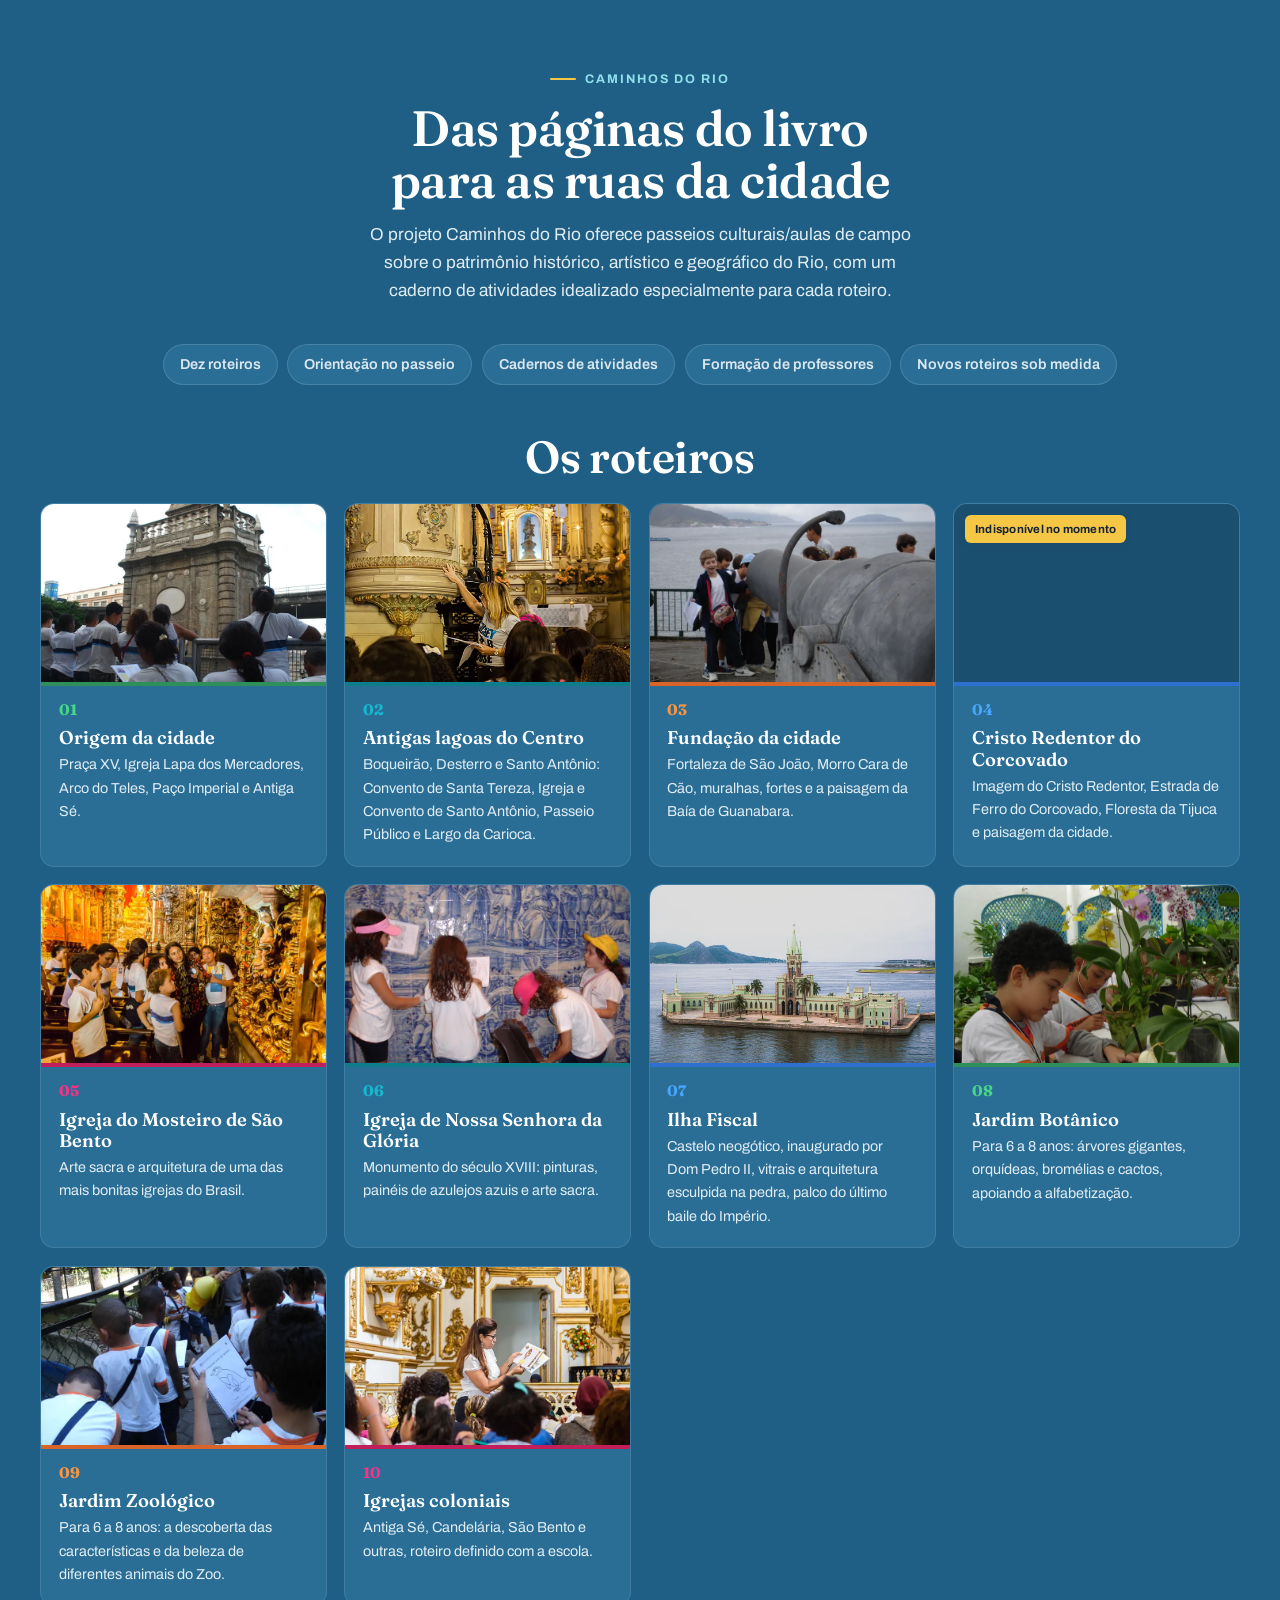
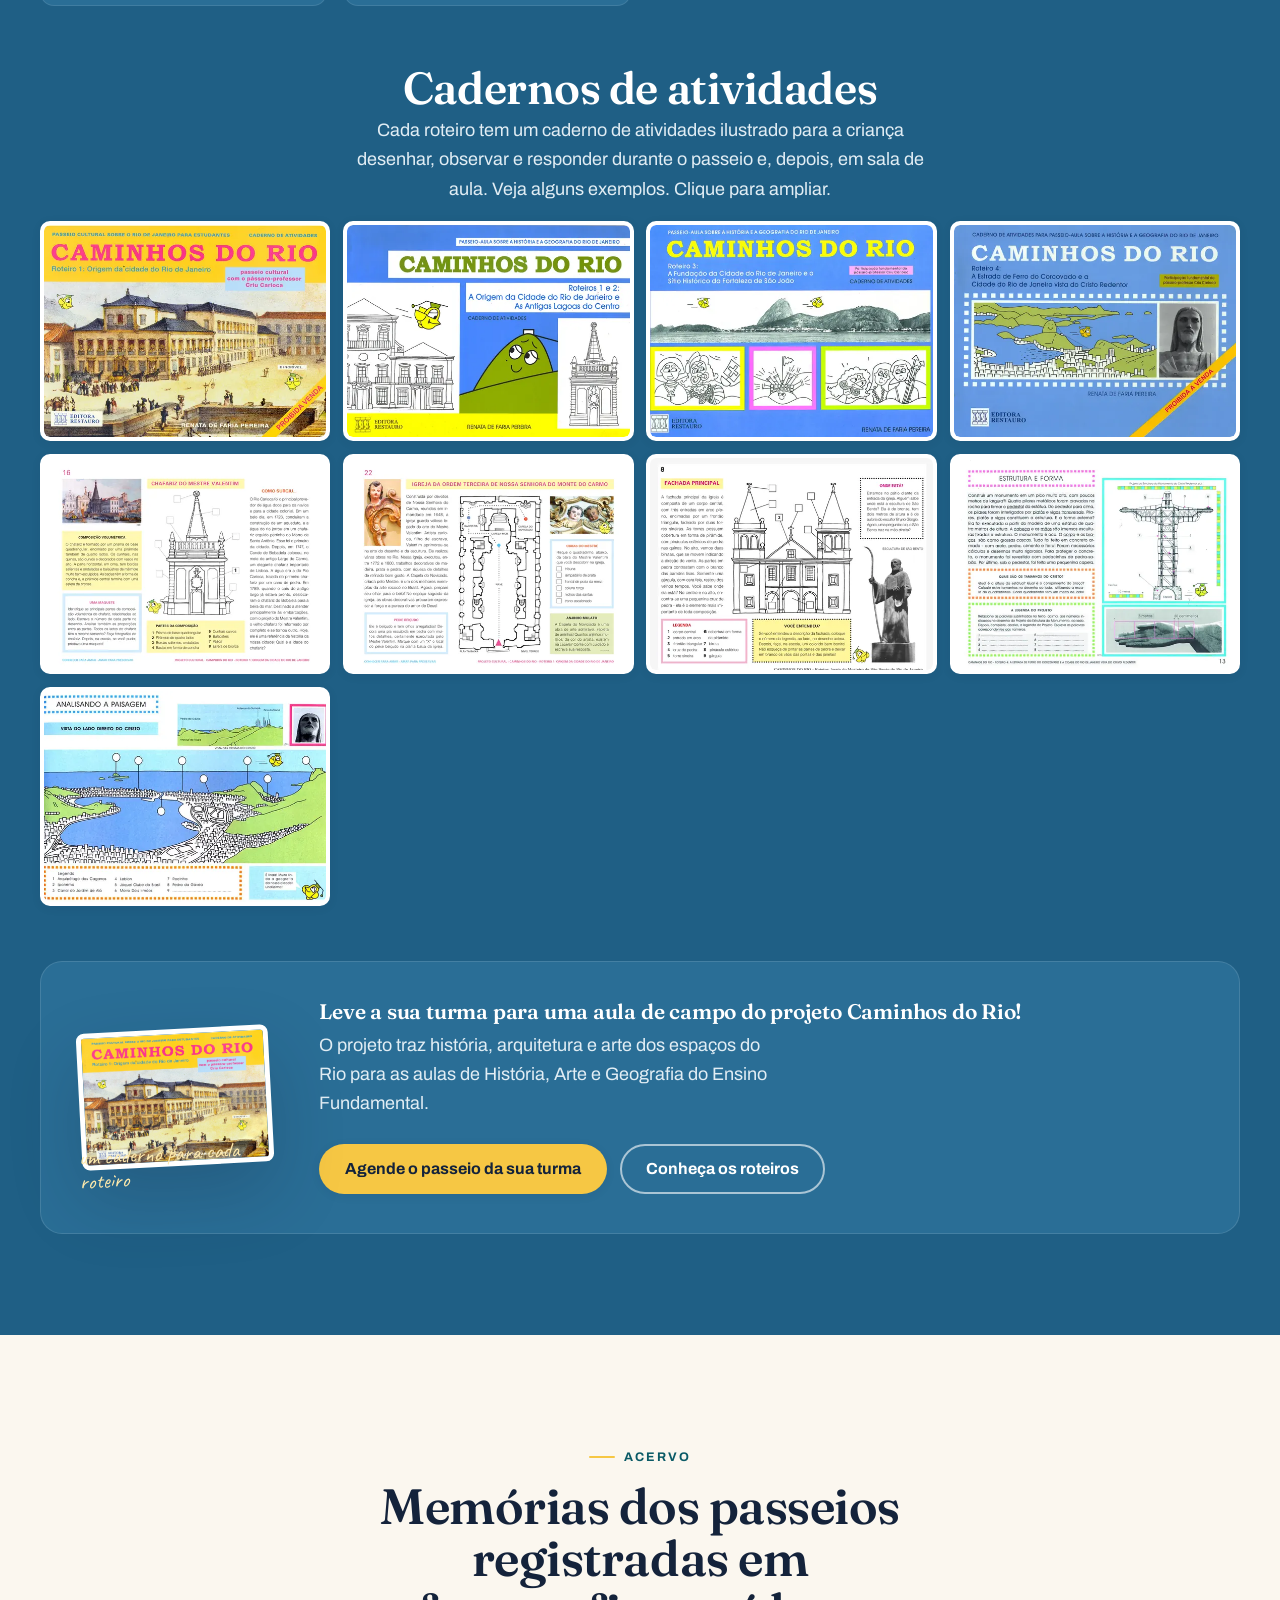
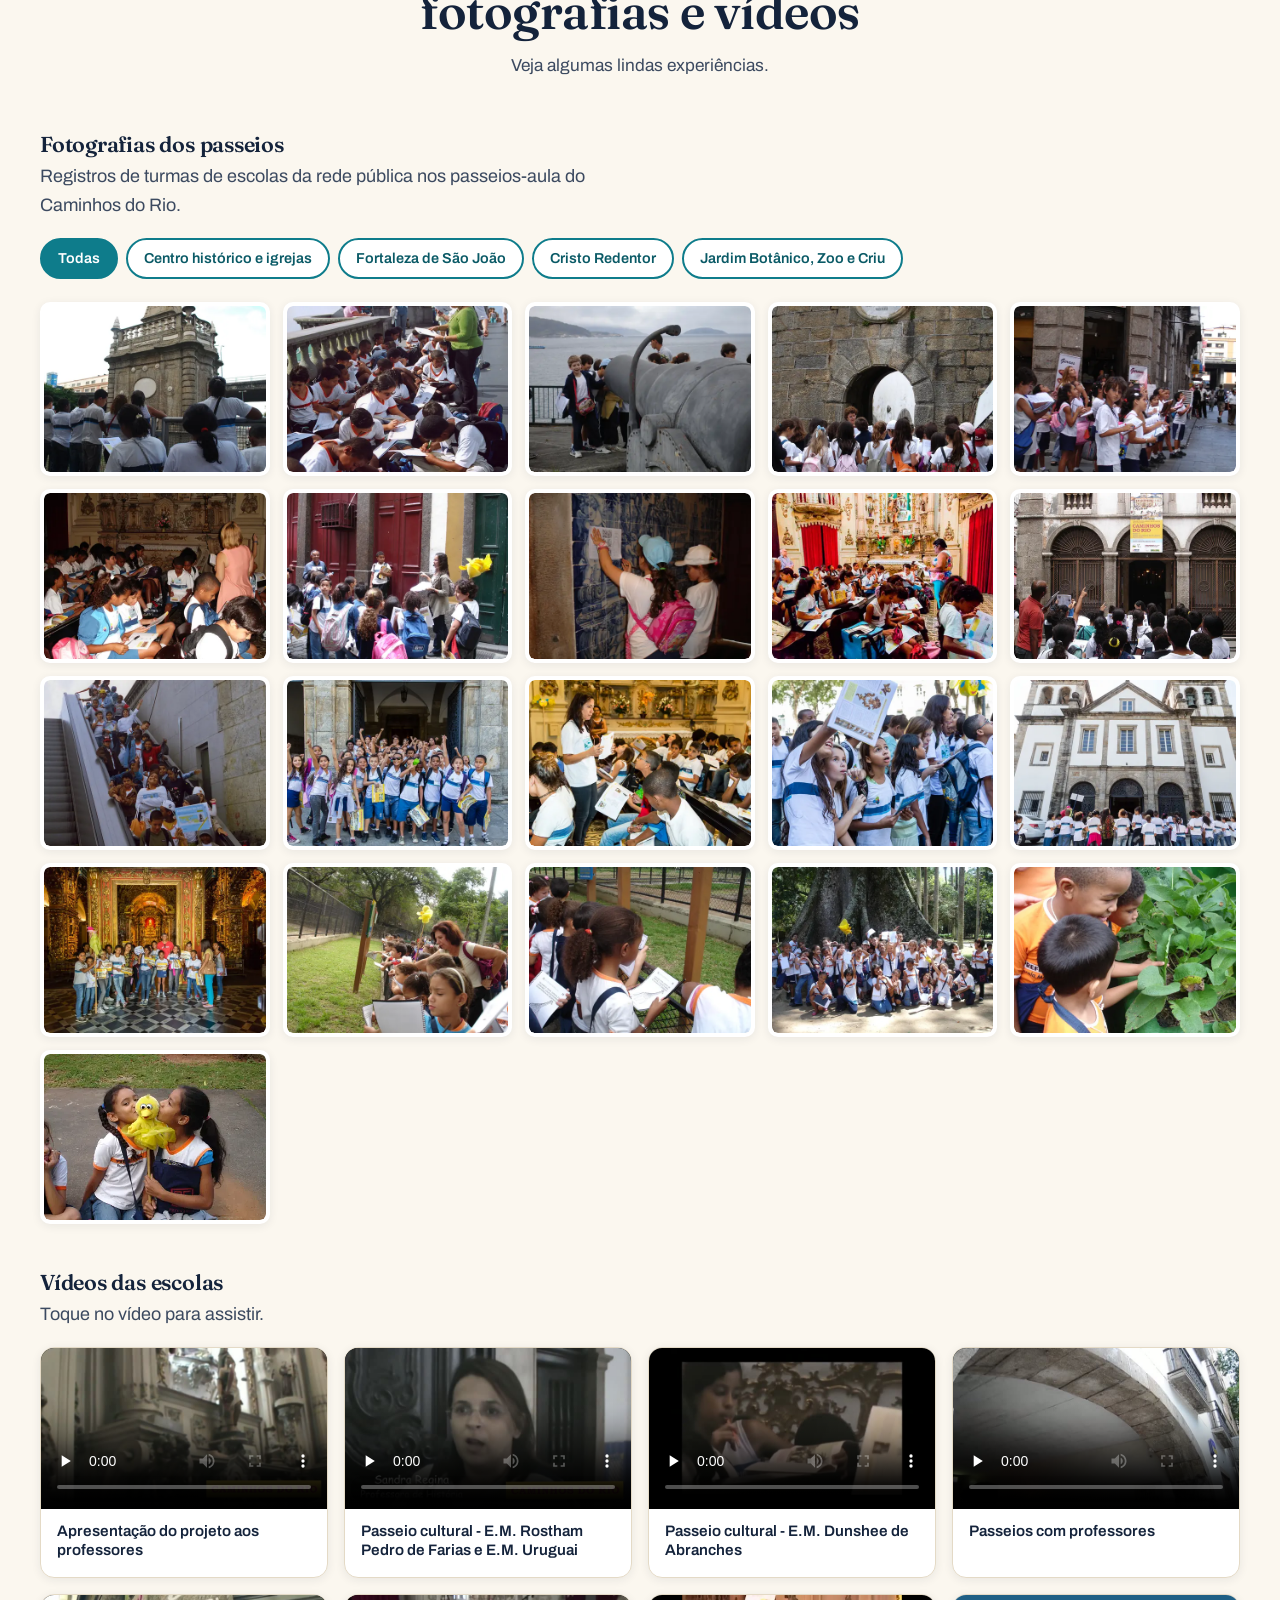
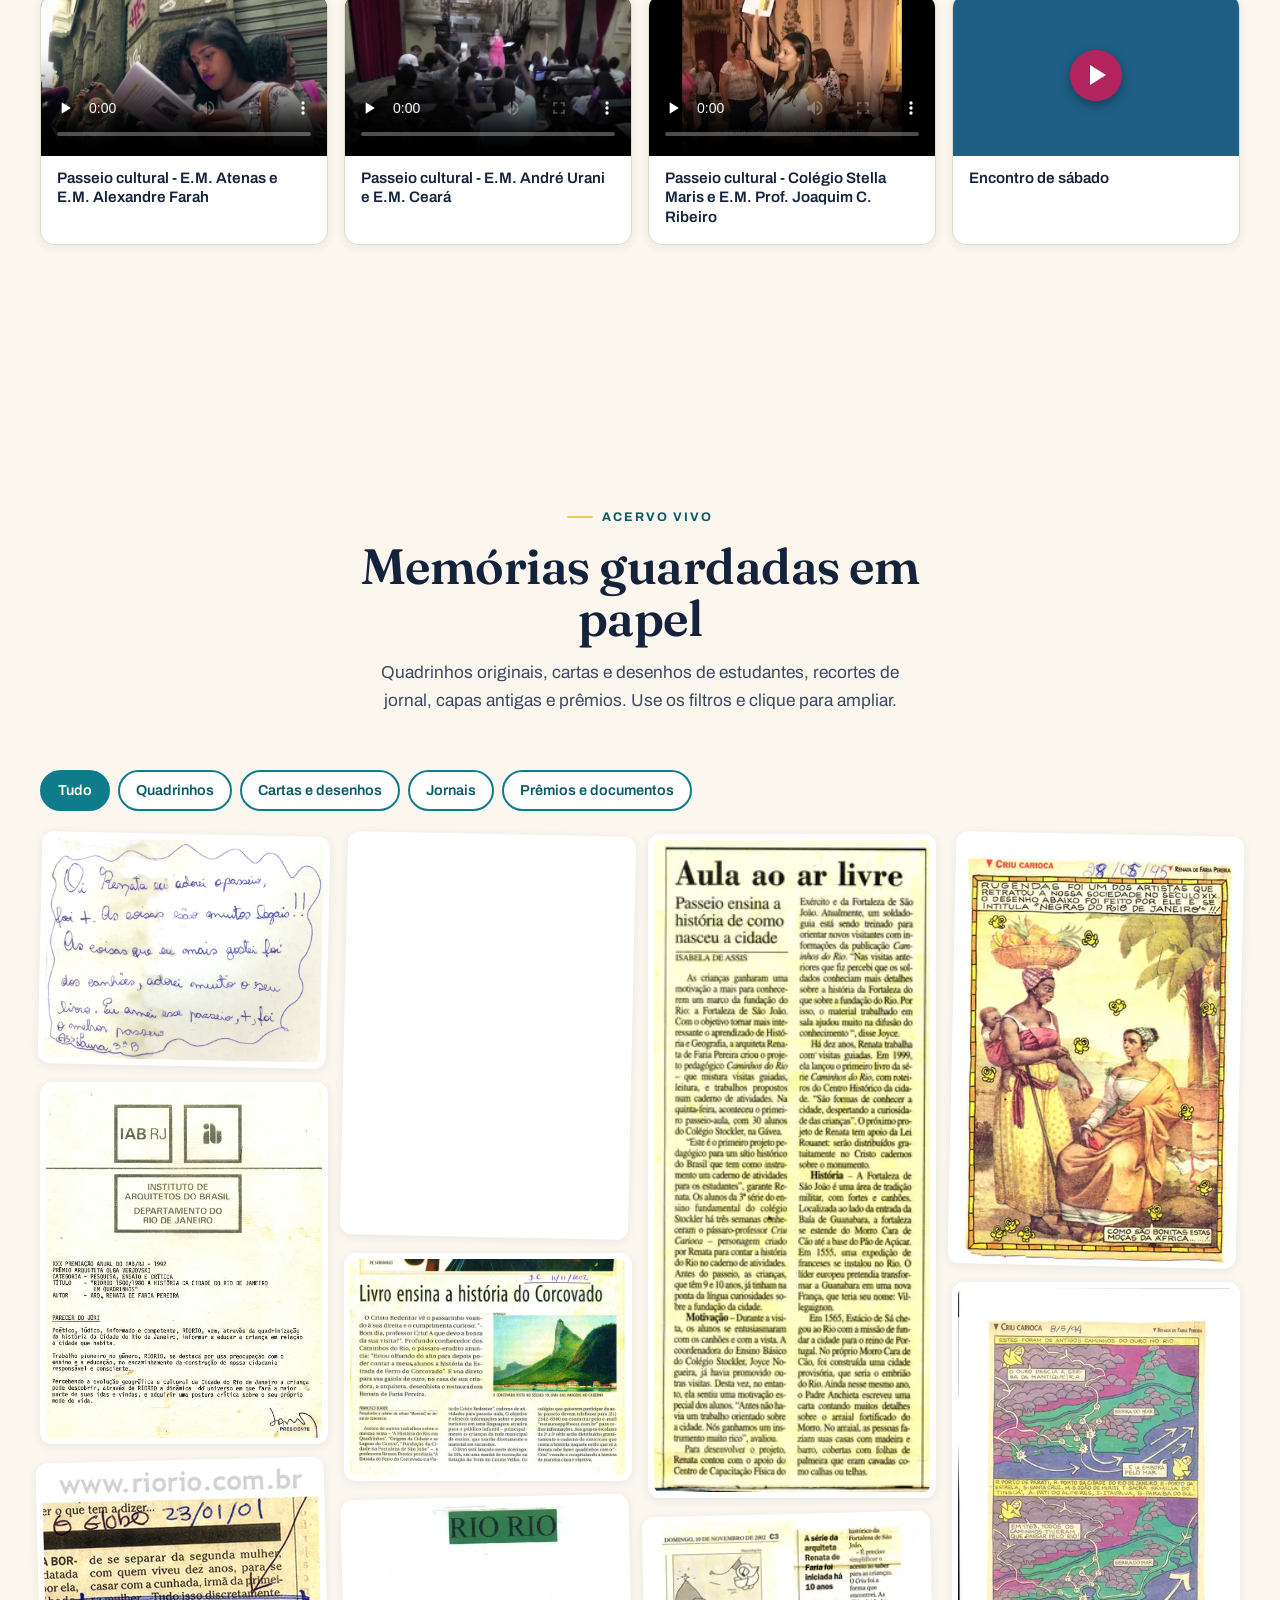
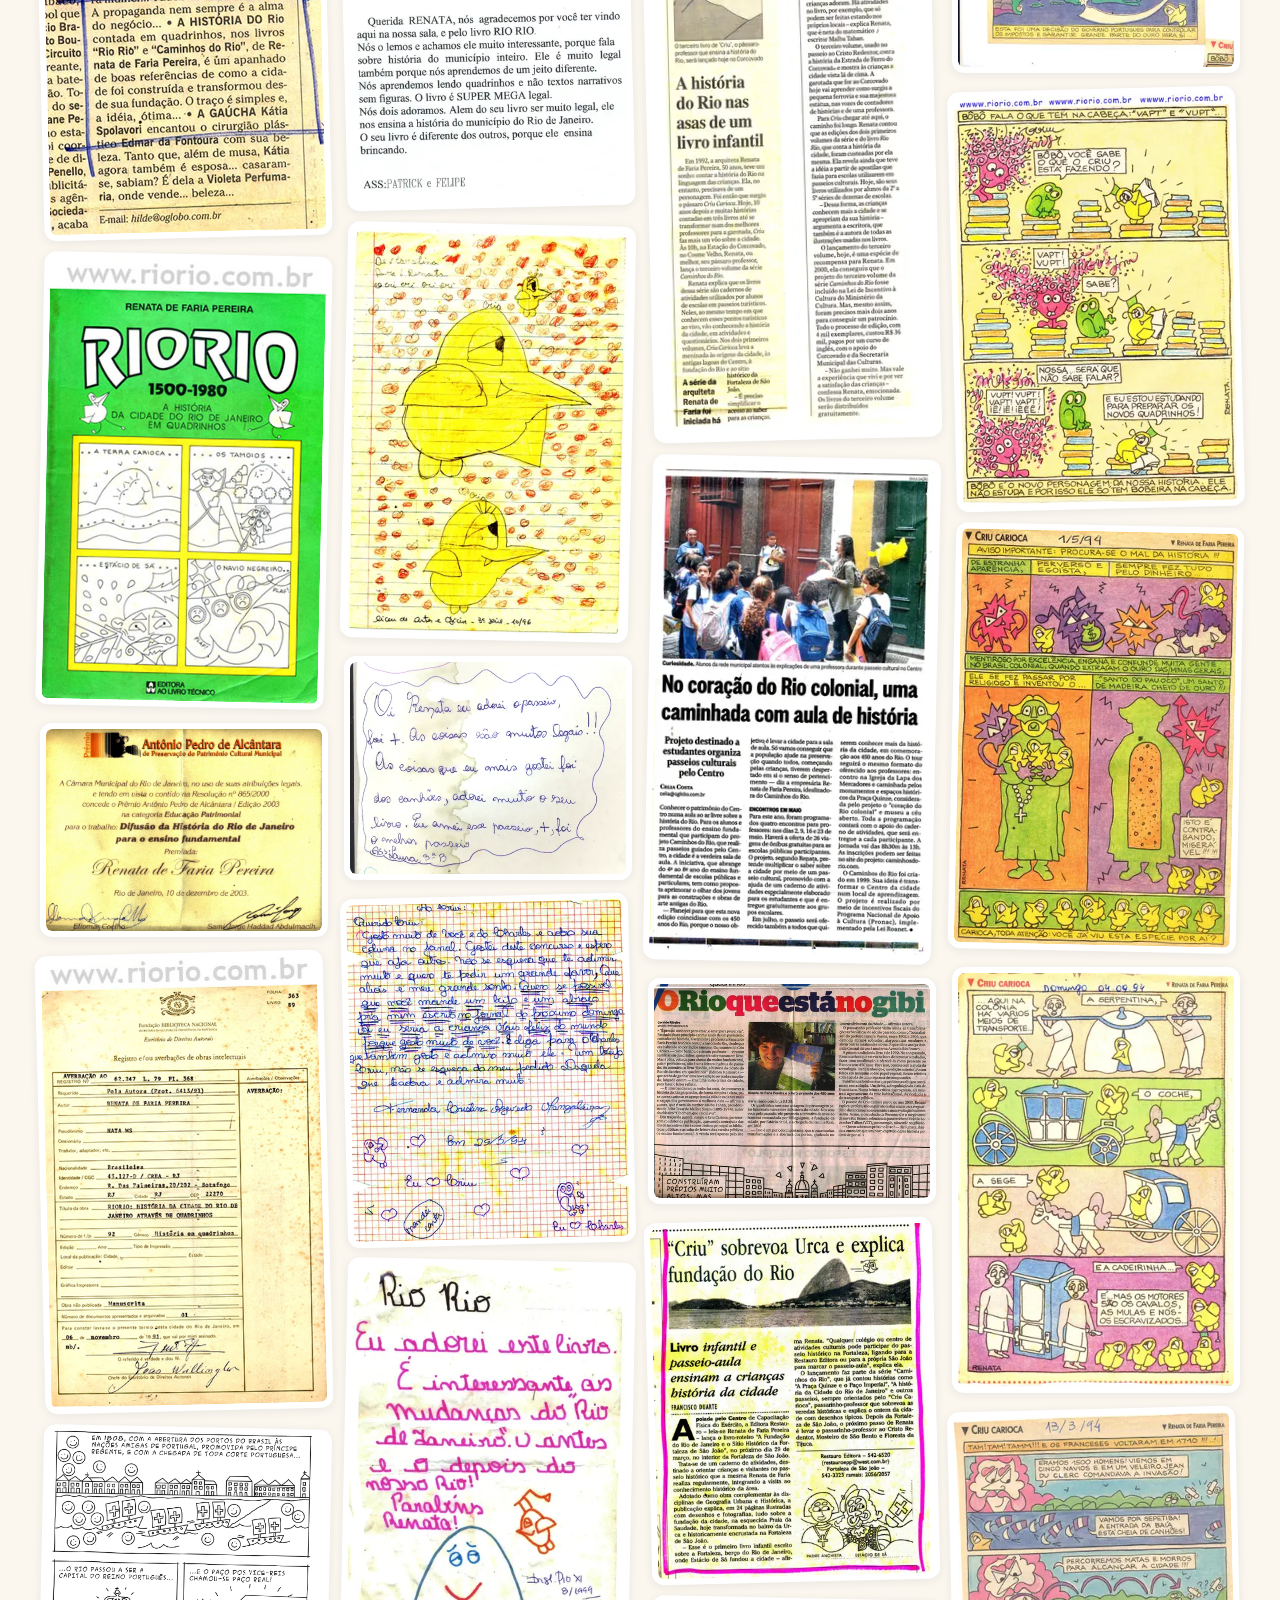
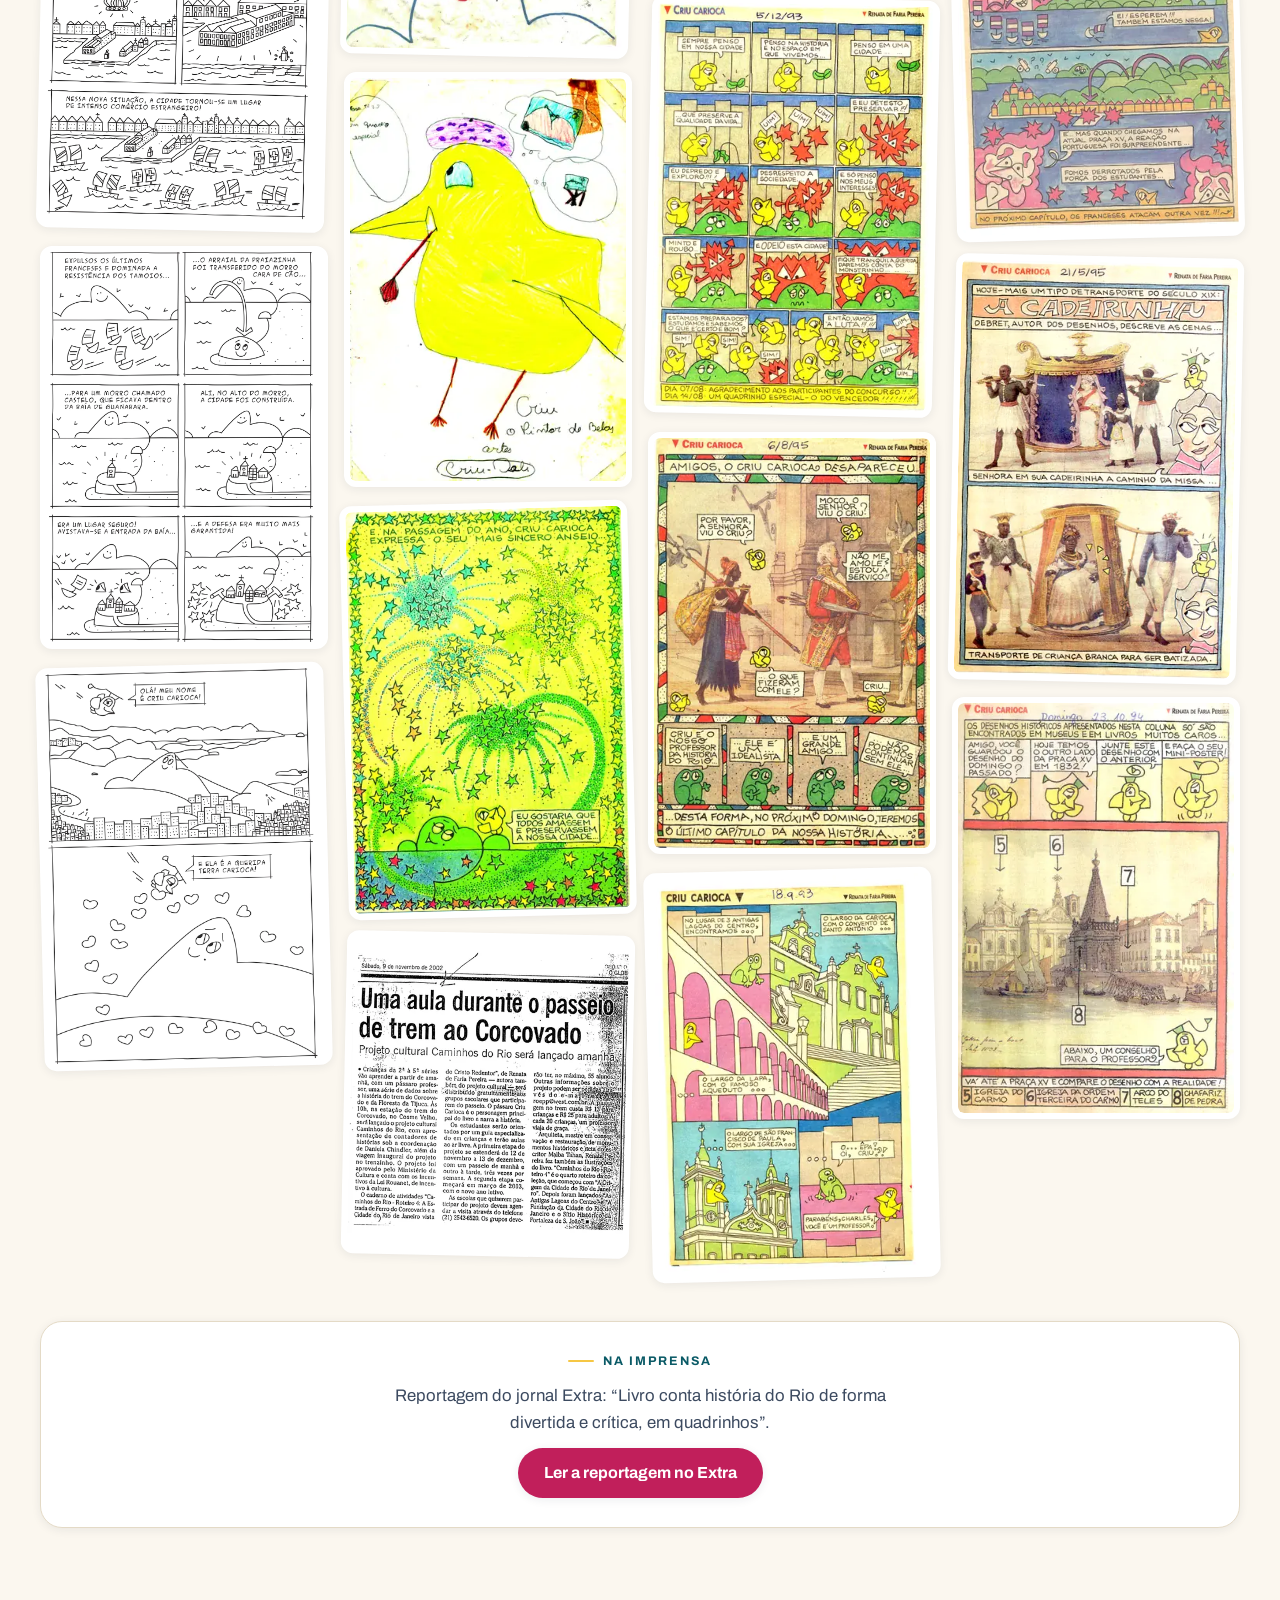
==== commit 17d8e9a4: "Correções da reunião de 22/10: vírgulas do manifesto, capítulo 1, textos e fotos da seção de escolas" ====
--- a/index.html
+++ b/index.html
@@ -27,7 +27,7 @@
   <!-- LCP: preload the hero cover -->
   <link rel="preload" as="image" href="assets/images/capa-riorio.webp" />
 
-  <link rel="stylesheet" href="assets/css/styles.css?v=24" />
+  <link rel="stylesheet" href="assets/css/styles.css?v=25" />
 </head>
 <body>
   <a class="skip-link" href="#conteudo">Pular para o conteúdo</a>
@@ -155,11 +155,11 @@
       <div class="wrap manifesto__inner">
         <p class="kicker kicker--center" data-reveal>Nosso ponto de partida</p>
         <h2 class="manifesto__quote" id="manifesto-title" data-reveal>
-          <span>Conhecer para amar</span>
+          <span>Conhecer para amar,</span>
           <span class="manifesto__quote-em">Amar para preservar</span>
         </h2>
         <p class="manifesto__text" data-reveal>
-          O Rio é entendido aqui como a nossa <strong>casa gigante</strong>. Cada rua, praça,
+          O Rio é entendido, aqui, como a nossa <strong>casa gigante</strong>. Cada rua, praça,
           floresta ou morro do Rio é de todos os cariocas. O RioRio nasceu para despertar nas
           crianças e jovens o sentimento de pertencimento à cidade — e, com ele, o desejo de
           <strong>cuidar, proteger e preservar</strong> os espaços da cidade.
@@ -263,8 +263,8 @@
             <div class="tl__text">
               <p class="tl__years">1500 – 1567</p>
               <h3 class="tl__name">Fundação da cidade</h3>
-              <p>Da chegada dos europeus à Baía de Guanabara à fundação da cidade por Estácio de Sá, junto ao
-                 Morro Cara de Cão, e à mudança da cidade para o Morro do Castelo — onde o Rio começou a crescer.</p>
+              <p>Chegada dos europeus à Baía de Guanabara, fundação da cidade por Estácio de Sá, junto ao
+                 Morro Cara de Cão, e mudança do aldeamento provisório para o Morro do Castelo — onde o Rio começou a crescer.</p>
             </div>
           </article>
         </li>
@@ -383,22 +383,22 @@
           <p class="kicker kicker--light">Para escolas e educadores</p>
           <h2 class="section-title section-title--light" id="escolas-title">Leve o RioRio para a sua escola e os passeios também</h2>
           <p class="section-sub section-sub--light">
-            Direcionado aos educadores: um apoio concreto para o ensino de História e Geografia no Ensino Fundamental — do livro em sala de aula às aulas de campo pela cidade.
+            Direcionado aos educadores: um apoio concreto para o ensino de História e Geografia no Ensino Fundamental — do livro em sala de aula às aulas de campo do projeto Caminhos do Rio.
           </p>
         </div>
-        <ul class="schools__photos" role="list" data-reveal>
-          <li><img src="assets/images/passeios/ciep-francisco-7118-t.webp" width="520" height="390" loading="lazy" decoding="async" alt="Alunos do CIEP Francisco Cavalcanti Pontes de Miranda em frente à igreja, com o caderno de atividades."></li>
-          <li><img src="assets/images/passeios/cristo-t.webp" width="520" height="390" loading="lazy" decoding="async" alt="Alunos preenchem o caderno de atividades no alto do Corcovado."></li>
-          <li><img src="assets/images/passeios/jb-grupo-t.webp" width="520" height="390" loading="lazy" decoding="async" alt="Turma reunida junto às árvores gigantes do Jardim Botânico."></li>
+        <ul class="schools__photos" role="list" data-reveal data-gallery>
+          <li><a class="gallery__link" href="assets/images/passeios/ciep-francisco-7118.webp" data-caption="Alunos do CIEP Francisco Cavalcanti Pontes de Miranda em frente à igreja, com o caderno de atividades."><img src="assets/images/passeios/ciep-francisco-7118-t.webp" width="520" height="390" loading="lazy" decoding="async" alt="Alunos do CIEP Francisco Cavalcanti Pontes de Miranda em frente à igreja, com o caderno de atividades."></a></li>
+          <li><a class="gallery__link" href="assets/images/passeios/cristo.webp" data-caption="Alunos preenchem o caderno de atividades no alto do Corcovado."><img src="assets/images/passeios/cristo-t.webp" width="520" height="390" loading="lazy" decoding="async" alt="Alunos preenchem o caderno de atividades no alto do Corcovado."></a></li>
+          <li><a class="gallery__link" href="assets/images/passeios/jb-grupo.webp" data-caption="Turma reunida junto às árvores gigantes do Jardim Botânico."><img src="assets/images/passeios/jb-grupo-t.webp" width="520" height="390" loading="lazy" decoding="async" alt="Turma reunida junto às árvores gigantes do Jardim Botânico."></a></li>
         </ul>
 
         <ul class="schools__grid" role="list" data-reveal>
           <li class="scard"><h3>Adoção do livro</h3><p>RioRio como atividade complementar de História e Geografia, do 3º ao 5º ano.</p></li>
-          <li class="scard"><h3>Passeios culturais</h3><p>Dez roteiros de aulas de campo pelo patrimônio histórico e artístico do Rio.</p></li>
-          <li class="scard"><h3>Cadernos de atividades</h3><p>Material próprio para cada roteiro, idealizado para incentivar o olhar do estudante a descobrir as belezas históricas da cidade.</p></li>
-          <li class="scard"><h3>Orientação no passeio</h3><p>Acompanhamento da turma durante toda a caminhada, descobrindo juntos as belezas do Rio.</p></li>
-          <li class="scard"><h3>Formação de professores</h3><p>Formação e orientação ao educador para aproveitar a obra e os roteiros em sala.</p></li>
-          <li class="scard"><h3>Novos roteiros</h3><p>Construção de percursos sob medida, definidos de acordo com o interesse da escola.</p></li>
+          <li class="scard" id="esc-passeios"><h3>Passeios culturais</h3><p>Dez roteiros de aulas de campo pelo patrimônio histórico e artístico do Rio.</p></li>
+          <li class="scard" id="esc-cadernos"><h3>Cadernos de atividades</h3><p>Material próprio para cada roteiro, idealizado para incentivar o olhar do estudante a descobrir as belezas históricas da cidade.</p></li>
+          <li class="scard" id="esc-orientacao"><h3>Orientação no passeio</h3><p>Acompanhamento da turma durante toda a caminhada, descobrindo juntos as belezas do Rio.</p></li>
+          <li class="scard" id="esc-formacao"><h3>Formação de professores</h3><p>Formação do educador para adoção e orientação das aulas de campo sobre a cidade.</p></li>
+          <li class="scard" id="esc-novos"><h3>Novos roteiros</h3><p>Construção de percursos sob medida, definidos de acordo com o interesse da escola.</p></li>
         </ul>
         <div class="schools__cta" data-reveal>
           <a class="btn btn--yellow btn--lg" href="#contato">Leve o RioRio para a sua escola</a>
@@ -421,9 +421,10 @@
         </header>
 
         <div class="caminhos__offer" data-reveal>
-          <span>Dez roteiros</span><span>Orientação no passeio</span><span>Cadernos de atividades</span><span>Formação de professores</span><span>Novos roteiros sob medida</span>
-        </div>
-
+          <a href="#esc-passeios">Dez roteiros</a><a href="#esc-orientacao">Orientação no passeio</a><a href="#esc-cadernos">Cadernos de atividades</a><a href="#esc-formacao">Formação de professores</a><a href="#esc-novos">Novos roteiros sob medida</a>
+        </div>
+
+        <h3 class="caminhos__routes-title" id="roteiros" data-reveal>Os roteiros</h3>
         <ul class="routes" role="list" data-reveal>
           <li class="route" style="--rc:var(--verde)">
             <a class="route__link" href="#contato">
@@ -562,7 +563,7 @@
                História, Arte e Geografia do Ensino Fundamental.</p>
             <div class="btn-row">
               <a class="btn btn--yellow" href="#contato">Agende o passeio da sua turma</a>
-              <a class="btn btn--ghost btn--on-dark" href="#caminhos">Conheça os roteiros</a>
+              <a class="btn btn--ghost btn--on-dark" href="#roteiros">Conheça os roteiros</a>
             </div>
           </div>
         </div>
@@ -576,71 +577,11 @@
       <div class="wrap">
         <header class="section-head" data-reveal>
           <p class="kicker">Acervo</p>
-          <h2 class="section-title" id="memorias-title">Memórias dos passeios registradas em vídeos e fotografias</h2>
+          <h2 class="section-title" id="memorias-title">Memórias dos passeios registradas em fotografias e vídeos</h2>
           <p class="section-sub">Veja algumas lindas experiências.</p>
         </header>
 
         <div class="memorias__media" data-reveal>
-          <h3 class="mem__subtitle">Vídeos das escolas</h3>
-          <p class="mem__subtext">Toque no vídeo para assistir.</p>
-          <ul class="video-grid" role="list">
-          <li class="video-card video-card--file">
-            <video controls preload="none" playsinline poster="assets/videos/apresentacao-professores-2011.jpg" aria-label="Apresentação do projeto aos professores">
-              <source src="assets/videos/apresentacao-professores-2011.mp4" type="video/mp4">
-              Seu navegador não reproduz este vídeo.
-            </video>
-            <p class="video-card__title">Apresentação do projeto aos professores</p>
-          </li>
-          <li class="video-card video-card--file">
-            <video controls preload="none" playsinline poster="assets/videos/rostham-uruguai-2011.jpg" aria-label="Passeio cultural - E.M. Rostham Pedro de Farias e E.M. Uruguai">
-              <source src="assets/videos/rostham-uruguai-2011.mp4" type="video/mp4">
-              Seu navegador não reproduz este vídeo.
-            </video>
-            <p class="video-card__title">Passeio cultural - E.M. Rostham Pedro de Farias e E.M. Uruguai</p>
-          </li>
-          <li class="video-card video-card--file">
-            <video controls preload="none" playsinline poster="assets/videos/dunshee-abranches-2011.jpg" aria-label="Passeio cultural - E.M. Dunshee de Abranches">
-              <source src="assets/videos/dunshee-abranches-2011.mp4" type="video/mp4">
-              Seu navegador não reproduz este vídeo.
-            </video>
-            <p class="video-card__title">Passeio cultural - E.M. Dunshee de Abranches</p>
-          </li>
-          <li class="video-card video-card--file">
-            <video controls preload="none" playsinline poster="assets/videos/professores-2015.jpg" aria-label="Passeios com professores">
-              <source src="assets/videos/professores-2015.mp4" type="video/mp4">
-              Seu navegador não reproduz este vídeo.
-            </video>
-            <p class="video-card__title">Passeios com professores</p>
-          </li>
-          <li class="video-card video-card--file">
-            <video controls preload="none" playsinline poster="assets/videos/atenas-alexandre-farah-2015.jpg" aria-label="Passeio cultural - E.M. Atenas e E.M. Alexandre Farah">
-              <source src="assets/videos/atenas-alexandre-farah-2015.mp4" type="video/mp4">
-              Seu navegador não reproduz este vídeo.
-            </video>
-            <p class="video-card__title">Passeio cultural - E.M. Atenas e E.M. Alexandre Farah</p>
-          </li>
-          <li class="video-card video-card--file">
-            <video controls preload="none" playsinline poster="assets/videos/urani-ceara-2015.jpg" aria-label="Passeio cultural - E.M. André Urani e E.M. Ceará">
-              <source src="assets/videos/urani-ceara-2015.mp4" type="video/mp4">
-              Seu navegador não reproduz este vídeo.
-            </video>
-            <p class="video-card__title">Passeio cultural - E.M. André Urani e E.M. Ceará</p>
-          </li>
-          <li class="video-card video-card--file">
-            <video controls preload="none" playsinline poster="assets/videos/stella-maris-joaquim-2015.jpg" aria-label="Passeio cultural - Colégio Stella Maris e E.M. Prof. Joaquim C. Ribeiro">
-              <source src="assets/videos/stella-maris-joaquim-2015.mp4" type="video/mp4">
-              Seu navegador não reproduz este vídeo.
-            </video>
-            <p class="video-card__title">Passeio cultural - Colégio Stella Maris e E.M. Prof. Joaquim C. Ribeiro</p>
-          </li>
-          <li class="video-card">
-            <a href="https://www.youtube.com/watch?v=lqYt0cLkJvY" target="_blank" rel="noopener" aria-label="Assistir no YouTube: Encontro de sábado">
-              <span class="video-card__thumb"><img src="https://i.ytimg.com/vi/lqYt0cLkJvY/hqdefault.jpg" width="480" height="360" loading="lazy" decoding="async" alt="" onerror="this.remove()"><span class="video-card__play" aria-hidden="true"></span></span>
-              <span class="video-card__body"><span class="video-card__title">Encontro de sábado</span></span>
-            </a>
-          </li>
-          </ul>
-
           <h3 class="mem__subtitle">Fotografias dos passeios</h3>
           <p class="mem__subtext">Registros de turmas de escolas da rede pública nos passeios-aula do Caminhos do Rio.</p>
           <div class="chips" role="group" aria-label="Filtrar as fotos dos passeios" data-filter-group="passeios-grid">
@@ -775,6 +716,66 @@
             <a class="gallery__link" href="assets/images/passeios/criu-mascote.webp"
                data-caption="As crianças fazem carinho no Criu Carioca, mascote do projeto.">
               <img src="assets/images/passeios/criu-mascote-t.webp" width="400" height="300" loading="lazy" decoding="async" alt="Duas crianças fazem carinho no Criu Carioca, mascote do projeto.">
+            </a>
+          </li>
+          </ul>
+
+          <h3 class="mem__subtitle">Vídeos das escolas</h3>
+          <p class="mem__subtext">Toque no vídeo para assistir.</p>
+          <ul class="video-grid" role="list">
+          <li class="video-card video-card--file">
+            <video controls preload="none" playsinline poster="assets/videos/apresentacao-professores-2011.jpg" aria-label="Apresentação do projeto aos professores">
+              <source src="assets/videos/apresentacao-professores-2011.mp4" type="video/mp4">
+              Seu navegador não reproduz este vídeo.
+            </video>
+            <p class="video-card__title">Apresentação do projeto aos professores</p>
+          </li>
+          <li class="video-card video-card--file">
+            <video controls preload="none" playsinline poster="assets/videos/rostham-uruguai-2011.jpg" aria-label="Passeio cultural - E.M. Rostham Pedro de Farias e E.M. Uruguai">
+              <source src="assets/videos/rostham-uruguai-2011.mp4" type="video/mp4">
+              Seu navegador não reproduz este vídeo.
+            </video>
+            <p class="video-card__title">Passeio cultural - E.M. Rostham Pedro de Farias e E.M. Uruguai</p>
+          </li>
+          <li class="video-card video-card--file">
+            <video controls preload="none" playsinline poster="assets/videos/dunshee-abranches-2011.jpg" aria-label="Passeio cultural - E.M. Dunshee de Abranches">
+              <source src="assets/videos/dunshee-abranches-2011.mp4" type="video/mp4">
+              Seu navegador não reproduz este vídeo.
+            </video>
+            <p class="video-card__title">Passeio cultural - E.M. Dunshee de Abranches</p>
+          </li>
+          <li class="video-card video-card--file">
+            <video controls preload="none" playsinline poster="assets/videos/professores-2015.jpg" aria-label="Passeios com professores">
+              <source src="assets/videos/professores-2015.mp4" type="video/mp4">
+              Seu navegador não reproduz este vídeo.
+            </video>
+            <p class="video-card__title">Passeios com professores</p>
+          </li>
+          <li class="video-card video-card--file">
+            <video controls preload="none" playsinline poster="assets/videos/atenas-alexandre-farah-2015.jpg" aria-label="Passeio cultural - E.M. Atenas e E.M. Alexandre Farah">
+              <source src="assets/videos/atenas-alexandre-farah-2015.mp4" type="video/mp4">
+              Seu navegador não reproduz este vídeo.
+            </video>
+            <p class="video-card__title">Passeio cultural - E.M. Atenas e E.M. Alexandre Farah</p>
+          </li>
+          <li class="video-card video-card--file">
+            <video controls preload="none" playsinline poster="assets/videos/urani-ceara-2015.jpg" aria-label="Passeio cultural - E.M. André Urani e E.M. Ceará">
+              <source src="assets/videos/urani-ceara-2015.mp4" type="video/mp4">
+              Seu navegador não reproduz este vídeo.
+            </video>
+            <p class="video-card__title">Passeio cultural - E.M. André Urani e E.M. Ceará</p>
+          </li>
+          <li class="video-card video-card--file">
+            <video controls preload="none" playsinline poster="assets/videos/stella-maris-joaquim-2015.jpg" aria-label="Passeio cultural - Colégio Stella Maris e E.M. Prof. Joaquim C. Ribeiro">
+              <source src="assets/videos/stella-maris-joaquim-2015.mp4" type="video/mp4">
+              Seu navegador não reproduz este vídeo.
+            </video>
+            <p class="video-card__title">Passeio cultural - Colégio Stella Maris e E.M. Prof. Joaquim C. Ribeiro</p>
+          </li>
+          <li class="video-card">
+            <a href="https://www.youtube.com/watch?v=lqYt0cLkJvY" target="_blank" rel="noopener" aria-label="Assistir no YouTube: Encontro de sábado">
+              <span class="video-card__thumb"><img src="https://i.ytimg.com/vi/lqYt0cLkJvY/hqdefault.jpg" width="480" height="360" loading="lazy" decoding="async" alt="" onerror="this.remove()"><span class="video-card__play" aria-hidden="true"></span></span>
+              <span class="video-card__body"><span class="video-card__title">Encontro de sábado</span></span>
             </a>
           </li>
           </ul>
@@ -1309,6 +1310,6 @@
     </div>
   </div>
 
-  <script src="assets/js/main.js?v=24" defer></script>
+  <script src="assets/js/main.js?v=25" defer></script>
 </body>
 </html>
--- a/assets/css/styles.css
+++ b/assets/css/styles.css
@@ -823,3 +823,24 @@
 .tl__fig .tl__zoom:hover{ transform:none; }
 .tl__fig .tl__zoom img{ box-shadow:none; border-radius:0; transition:transform .25s var(--ease); transform-origin:var(--zx,50%) var(--zy,50%); }
 @media (hover:hover){ .tl__fig .tl__zoom:hover img{ transform:scale(2); } }
+
+/* ===== reunião 22/10 ===== */
+.caminhos__offer a{
+  background:var(--escuro-2); border:1px solid rgba(255,255,255,.14); color:#dce8ef; text-decoration:none;
+  padding:.5rem 1rem; border-radius:999px; font-weight:600; font-size:.9rem; transition:background .2s, border-color .2s, transform .2s;
+}
+.caminhos__offer a:hover, .caminhos__offer a:focus-visible{ background:var(--ciano); border-color:var(--amarelo); color:#fff; transform:translateY(-2px); }
+.scard{ scroll-margin-top:110px; }
+.scard:target{ outline:3px solid var(--amarelo); outline-offset:4px; }
+.caminhos__routes-title{
+  font-family:var(--ff-display); font-weight:600; font-size:clamp(1.8rem,1.2rem + 2.2vw,2.8rem); color:#fff;
+  text-align:center; margin:0 0 1.4rem; scroll-margin-top:100px;
+}
+.caminhos__media > .caminhos__subtitle{ font-size:clamp(1.8rem,1.2rem + 2.2vw,2.8rem); font-weight:600; }
+.schools__photos{ max-width:78rem; gap:1rem; }
+.schools__photos .gallery__link{
+  display:block; border:0; padding:0; background:none; box-shadow:none; border-radius:12px; transform:none; cursor:zoom-in;
+}
+.schools__photos .gallery__link:hover{ transform:none; box-shadow:none; }
+.schools__photos .gallery__link img{ transition:transform .2s var(--ease); }
+.schools__photos .gallery__link:hover img{ transform:scale(1.02) rotate(0); }
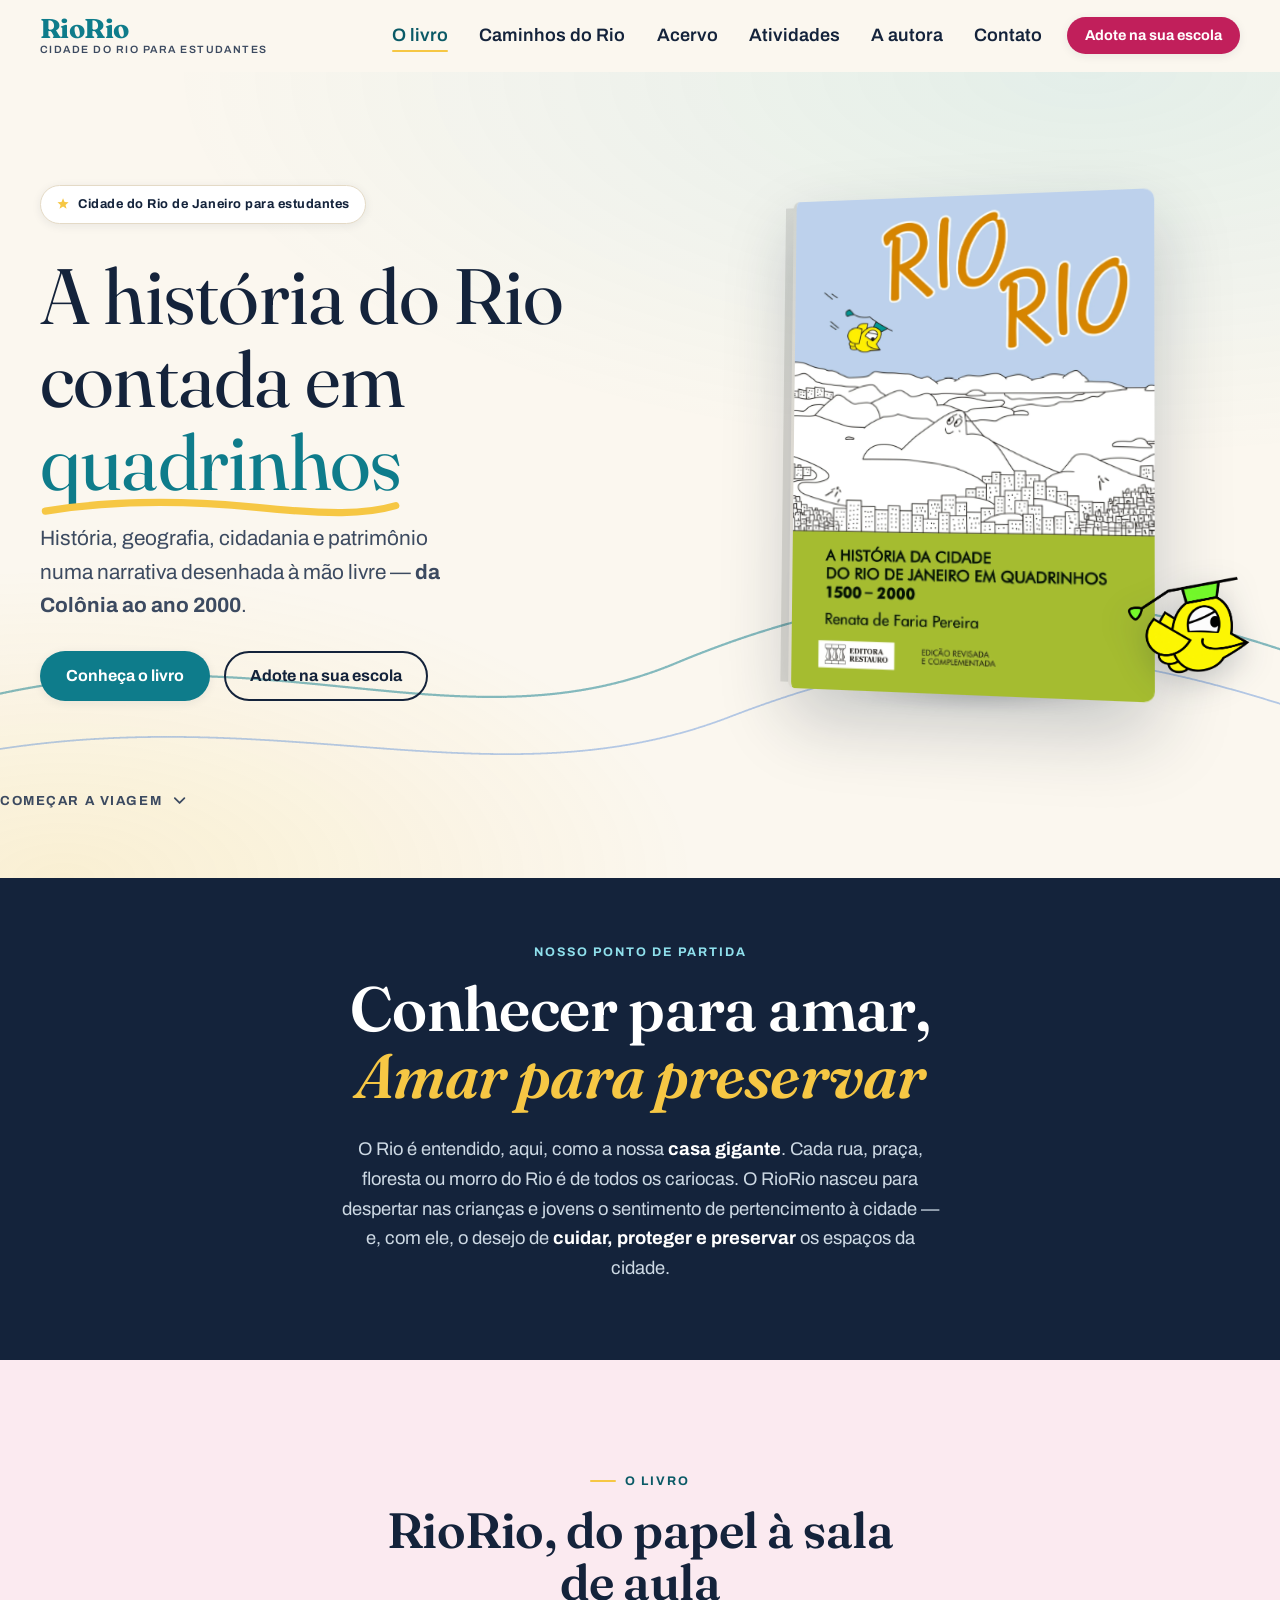
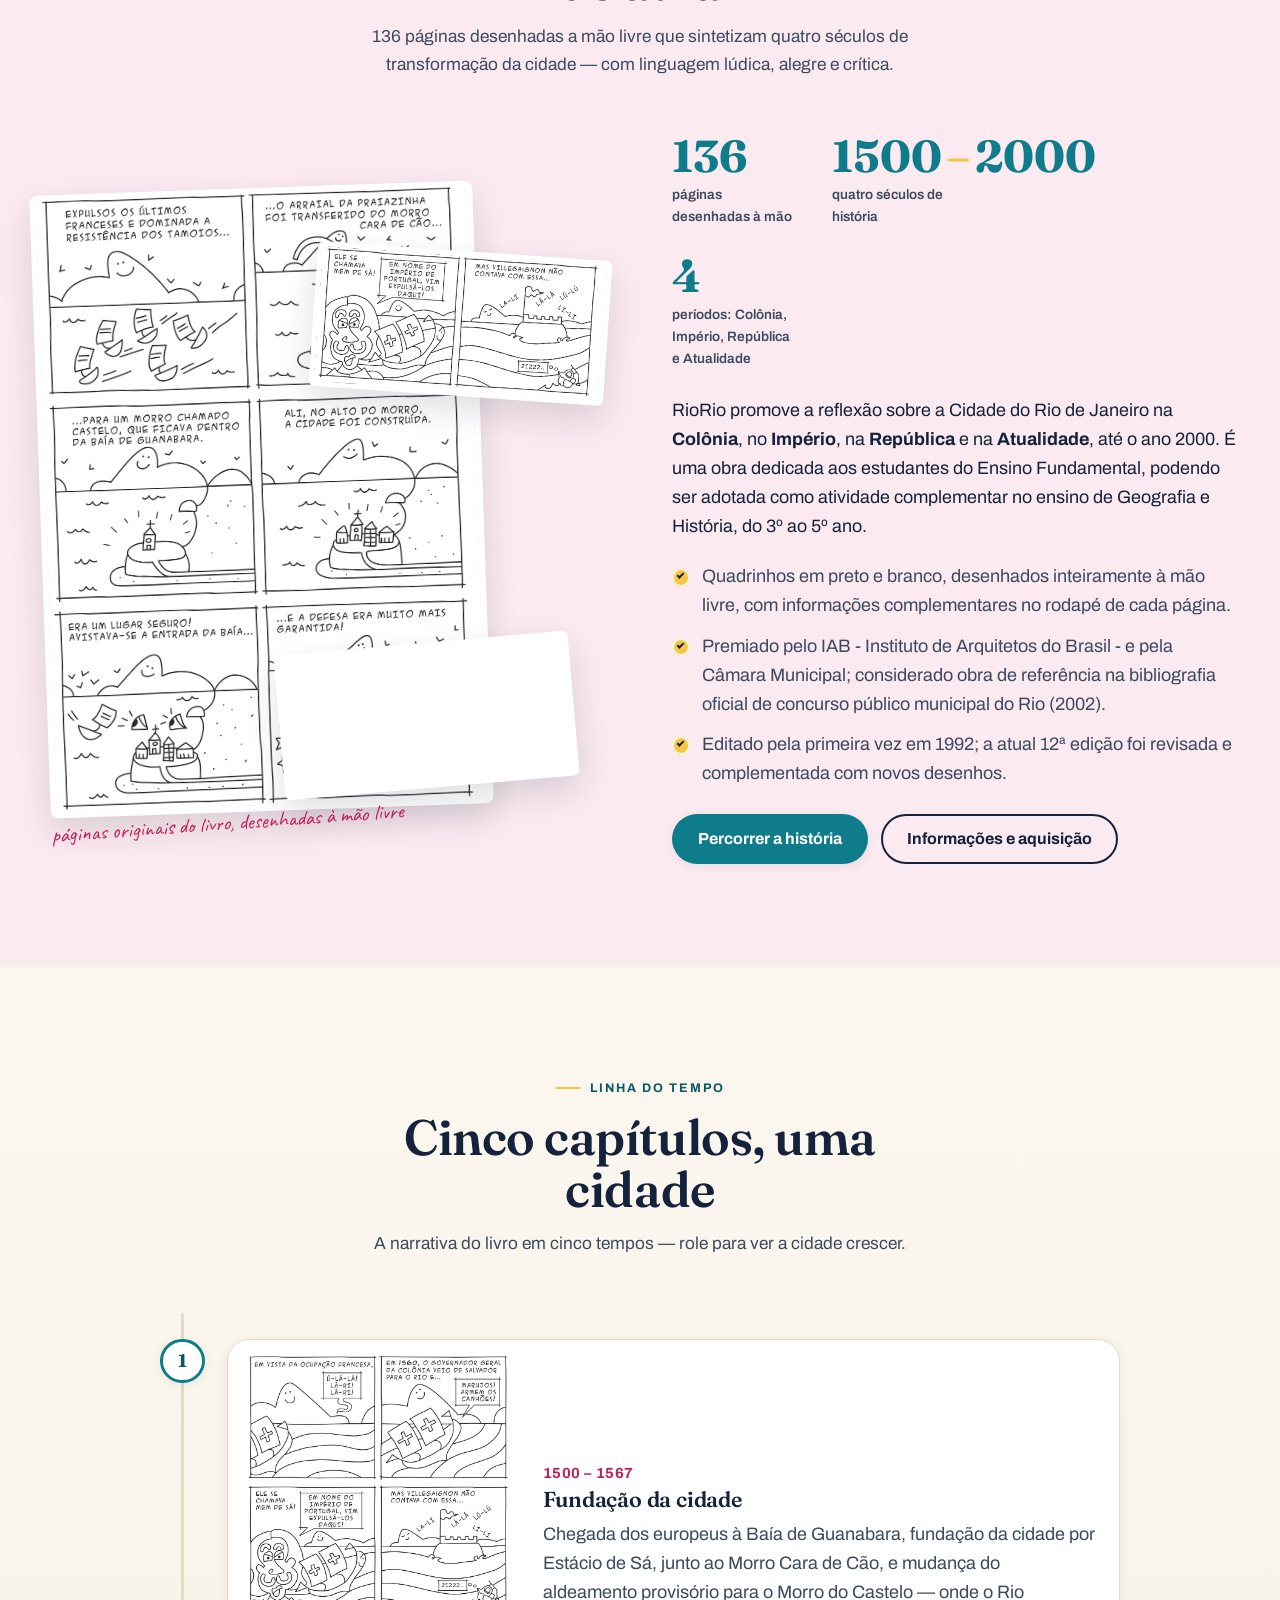
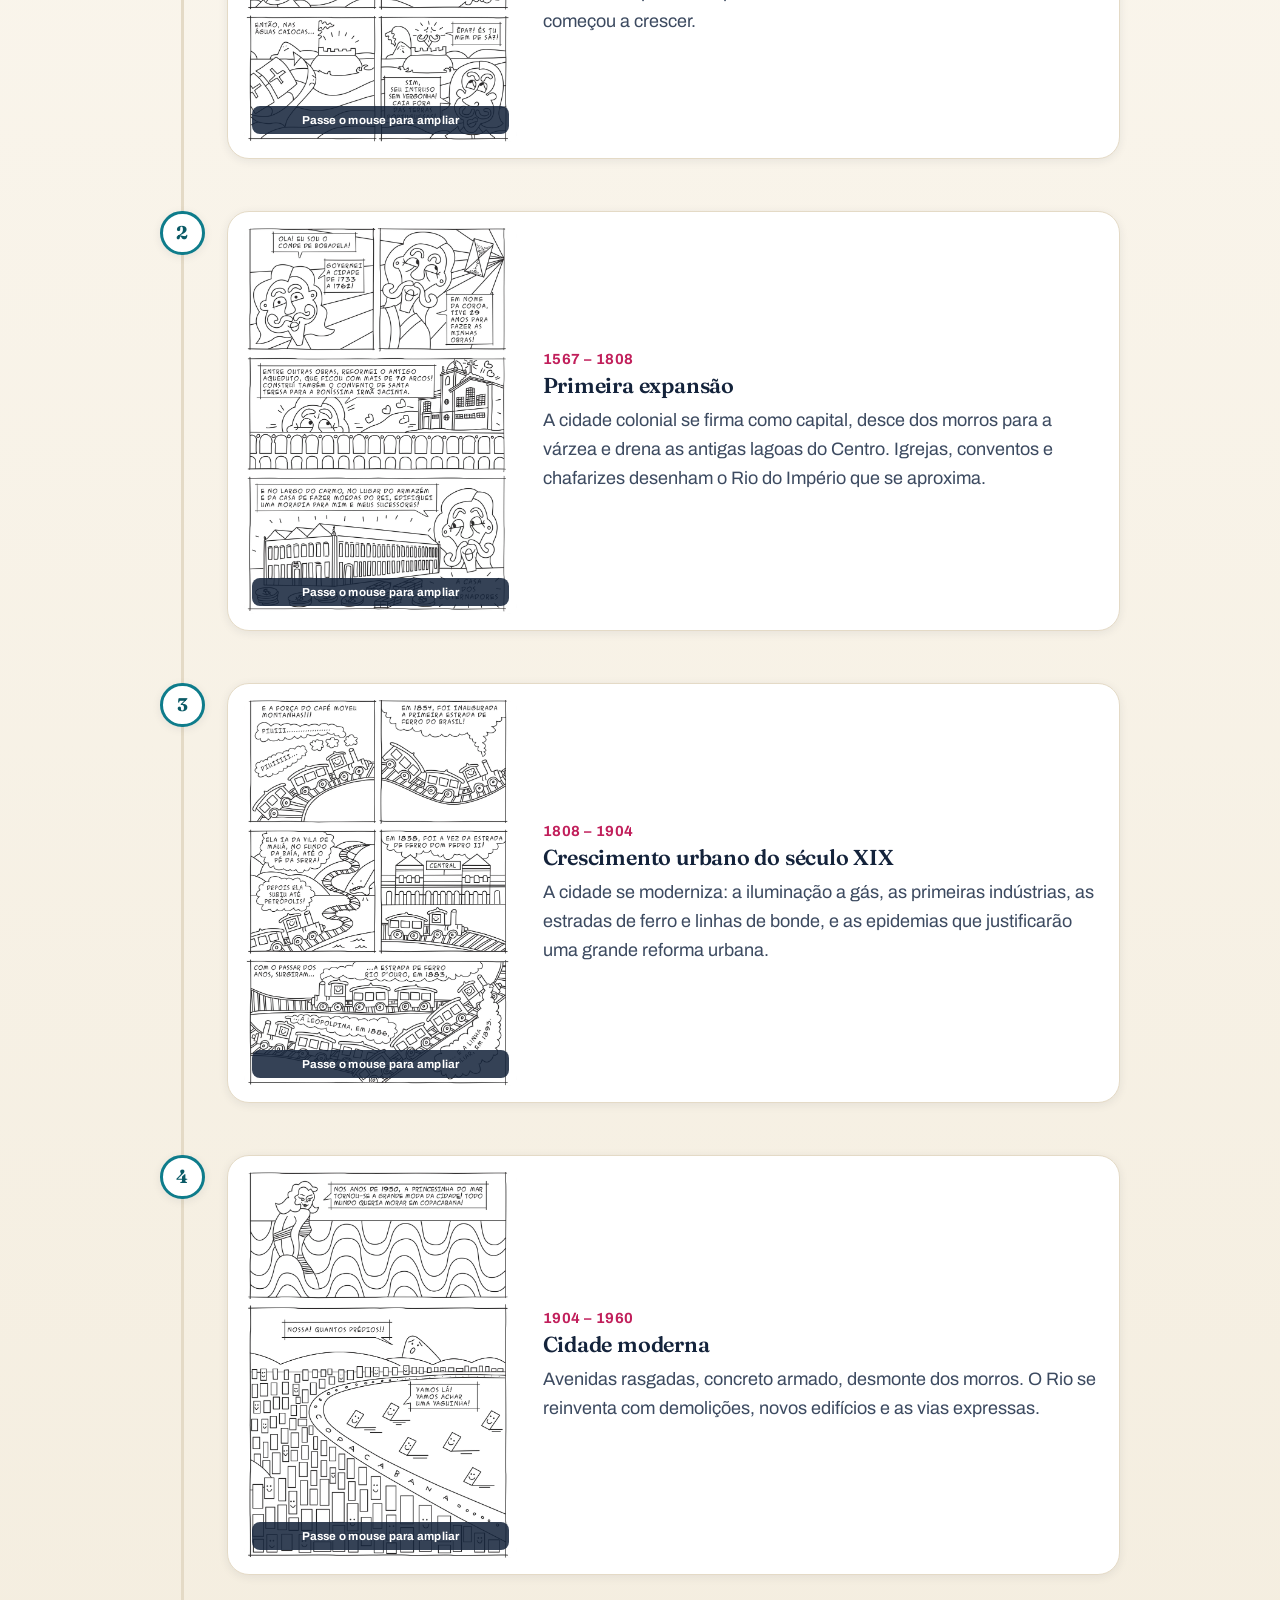
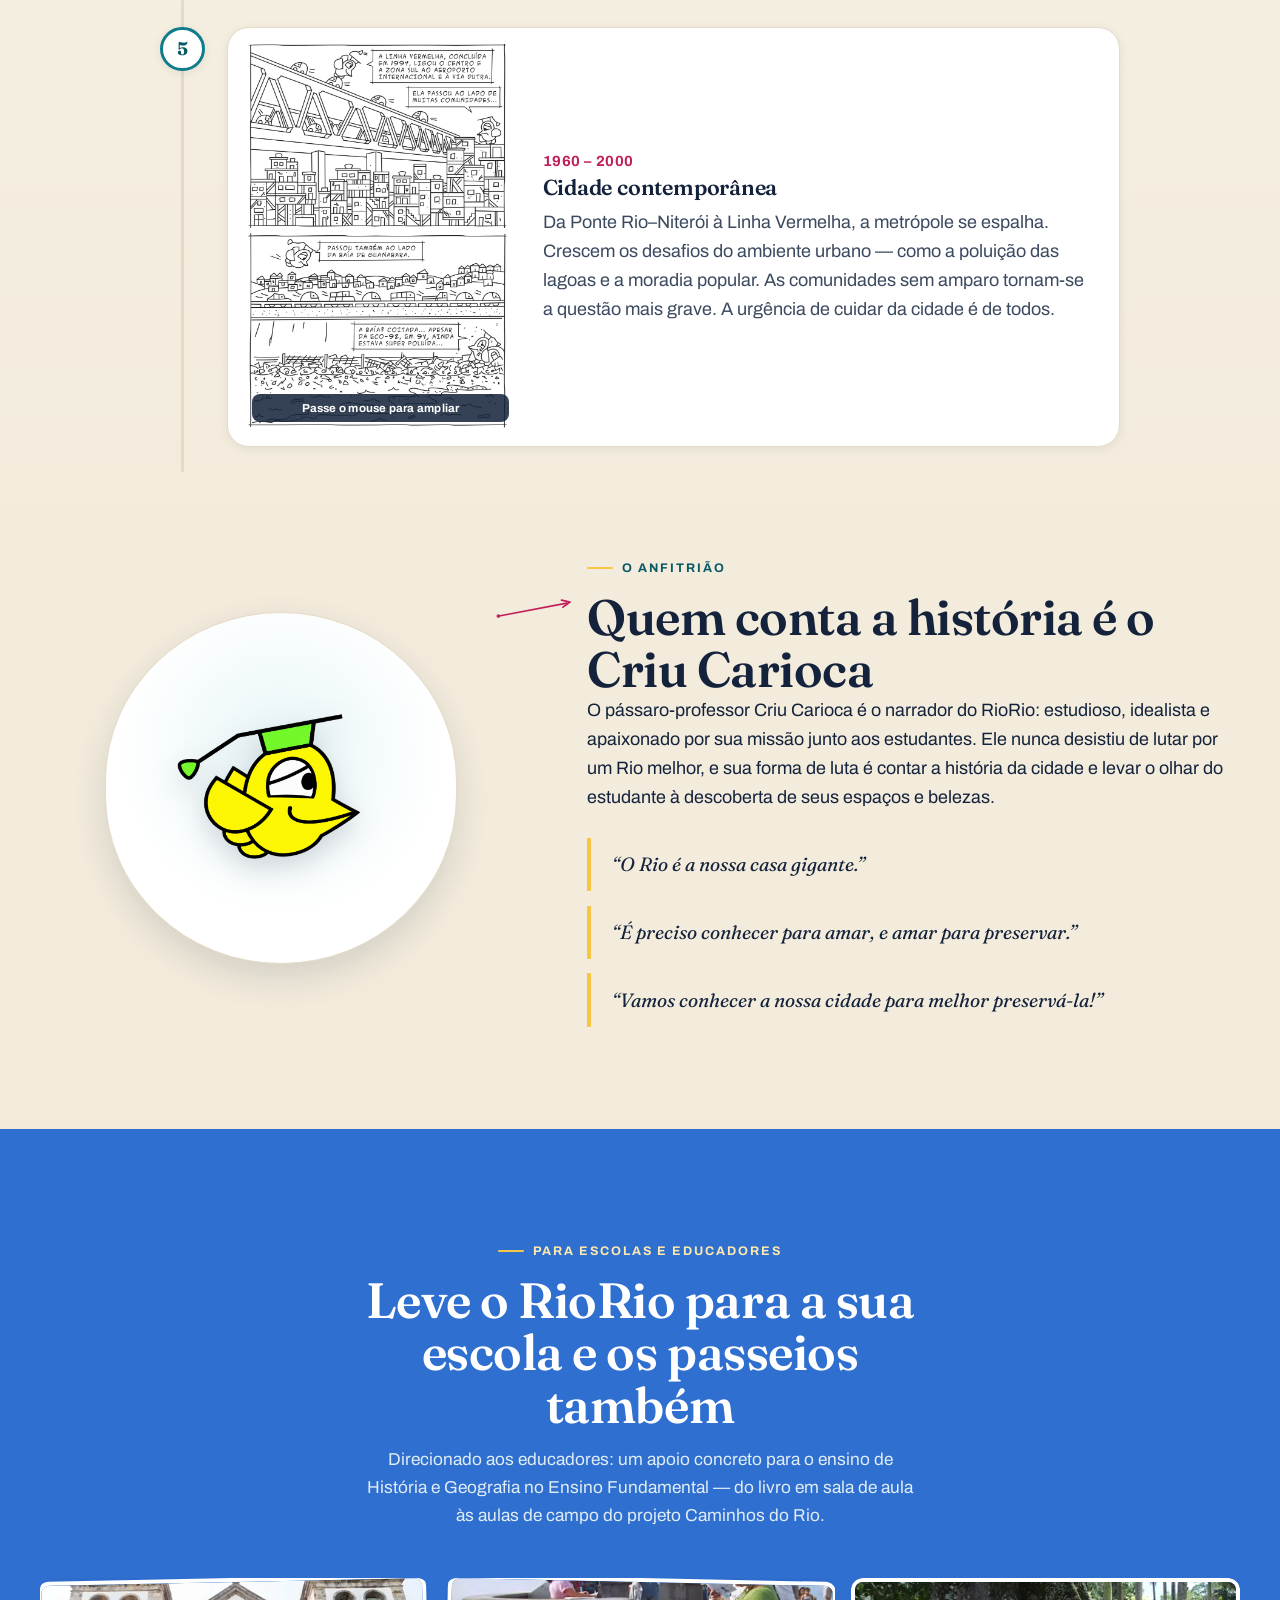
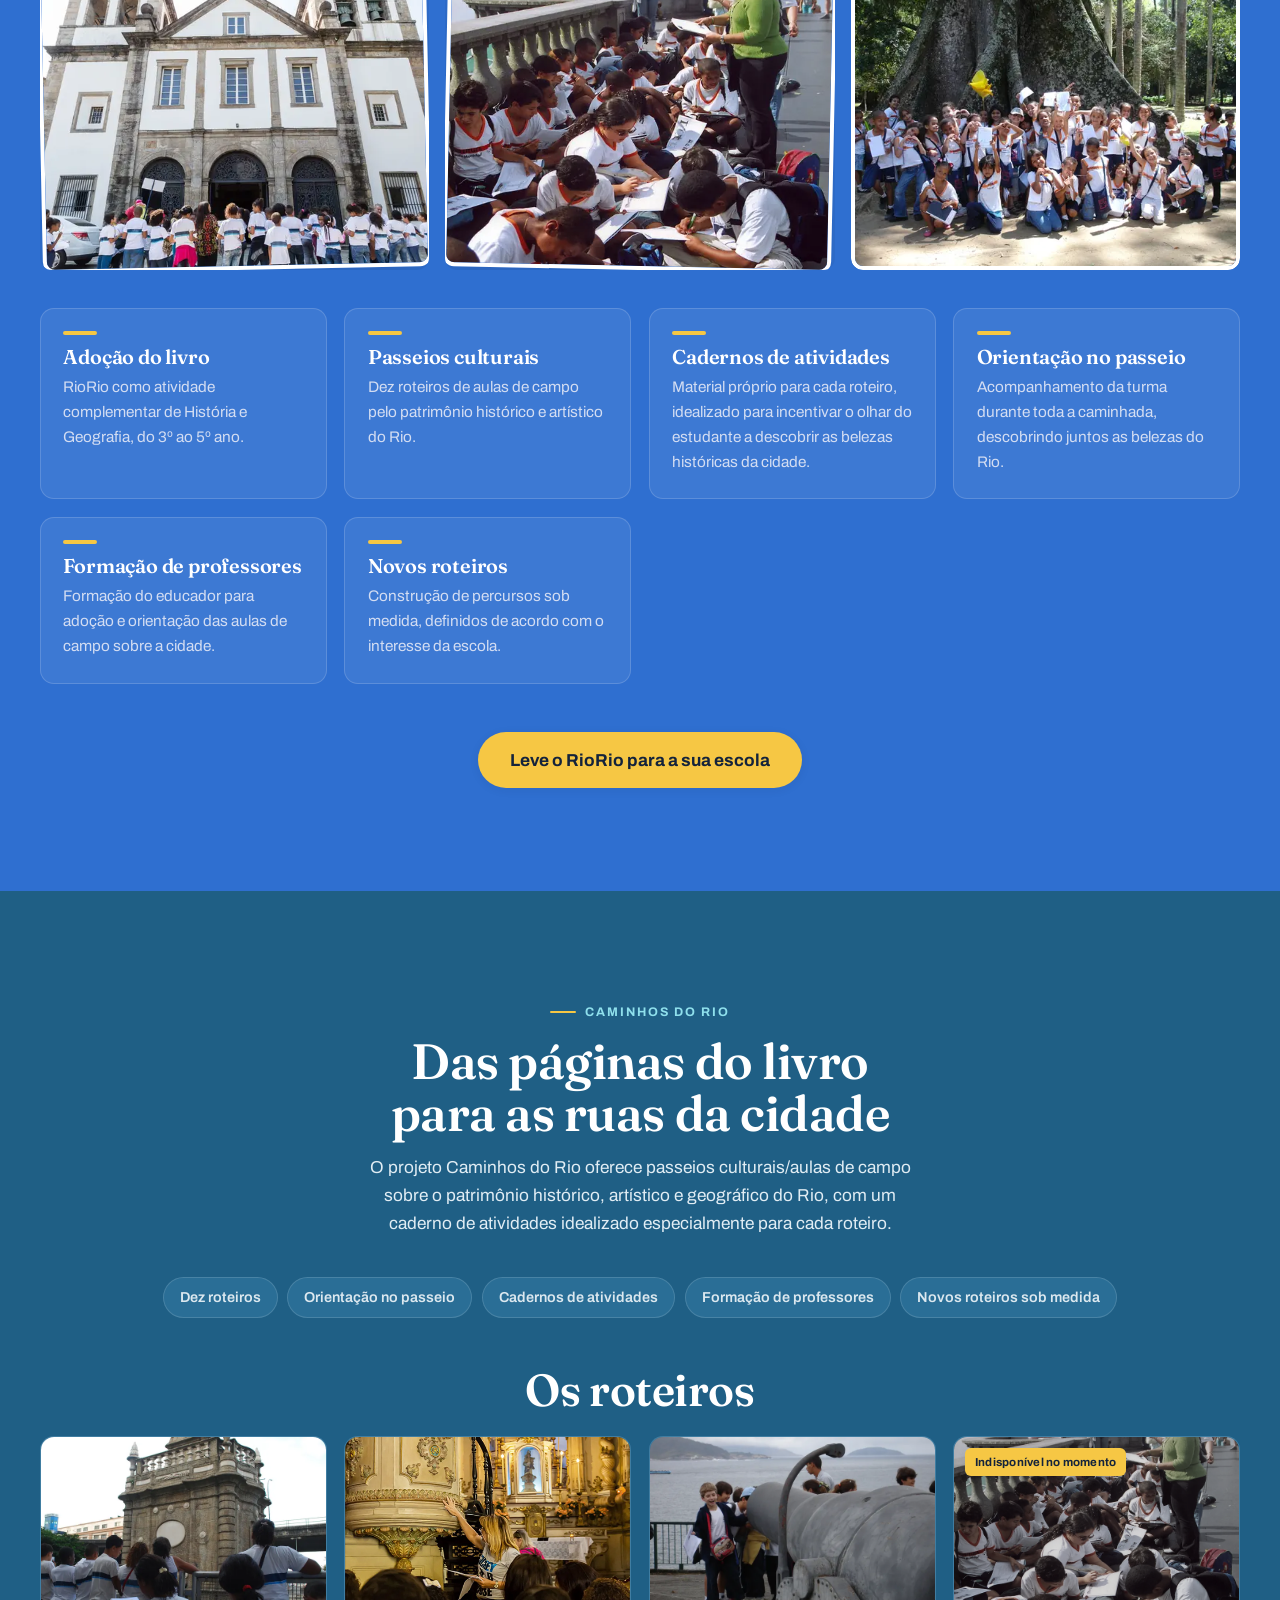
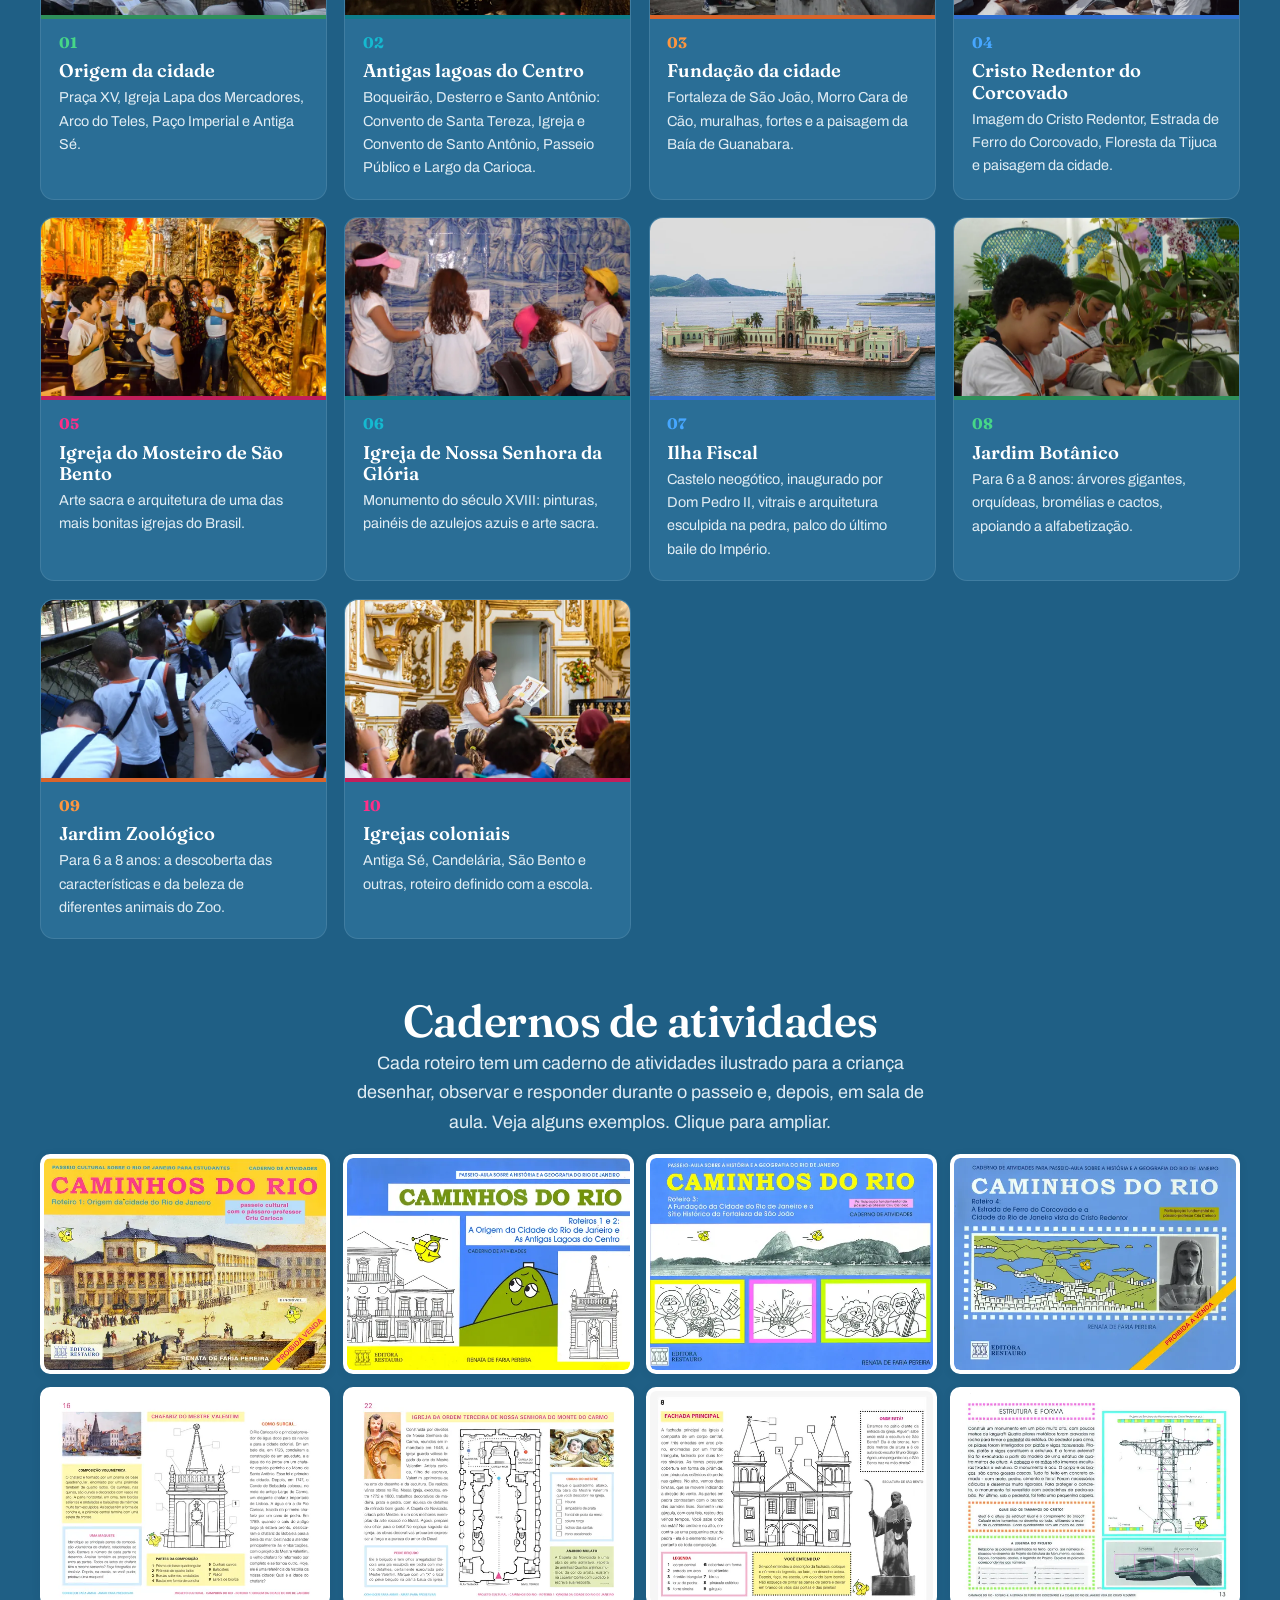
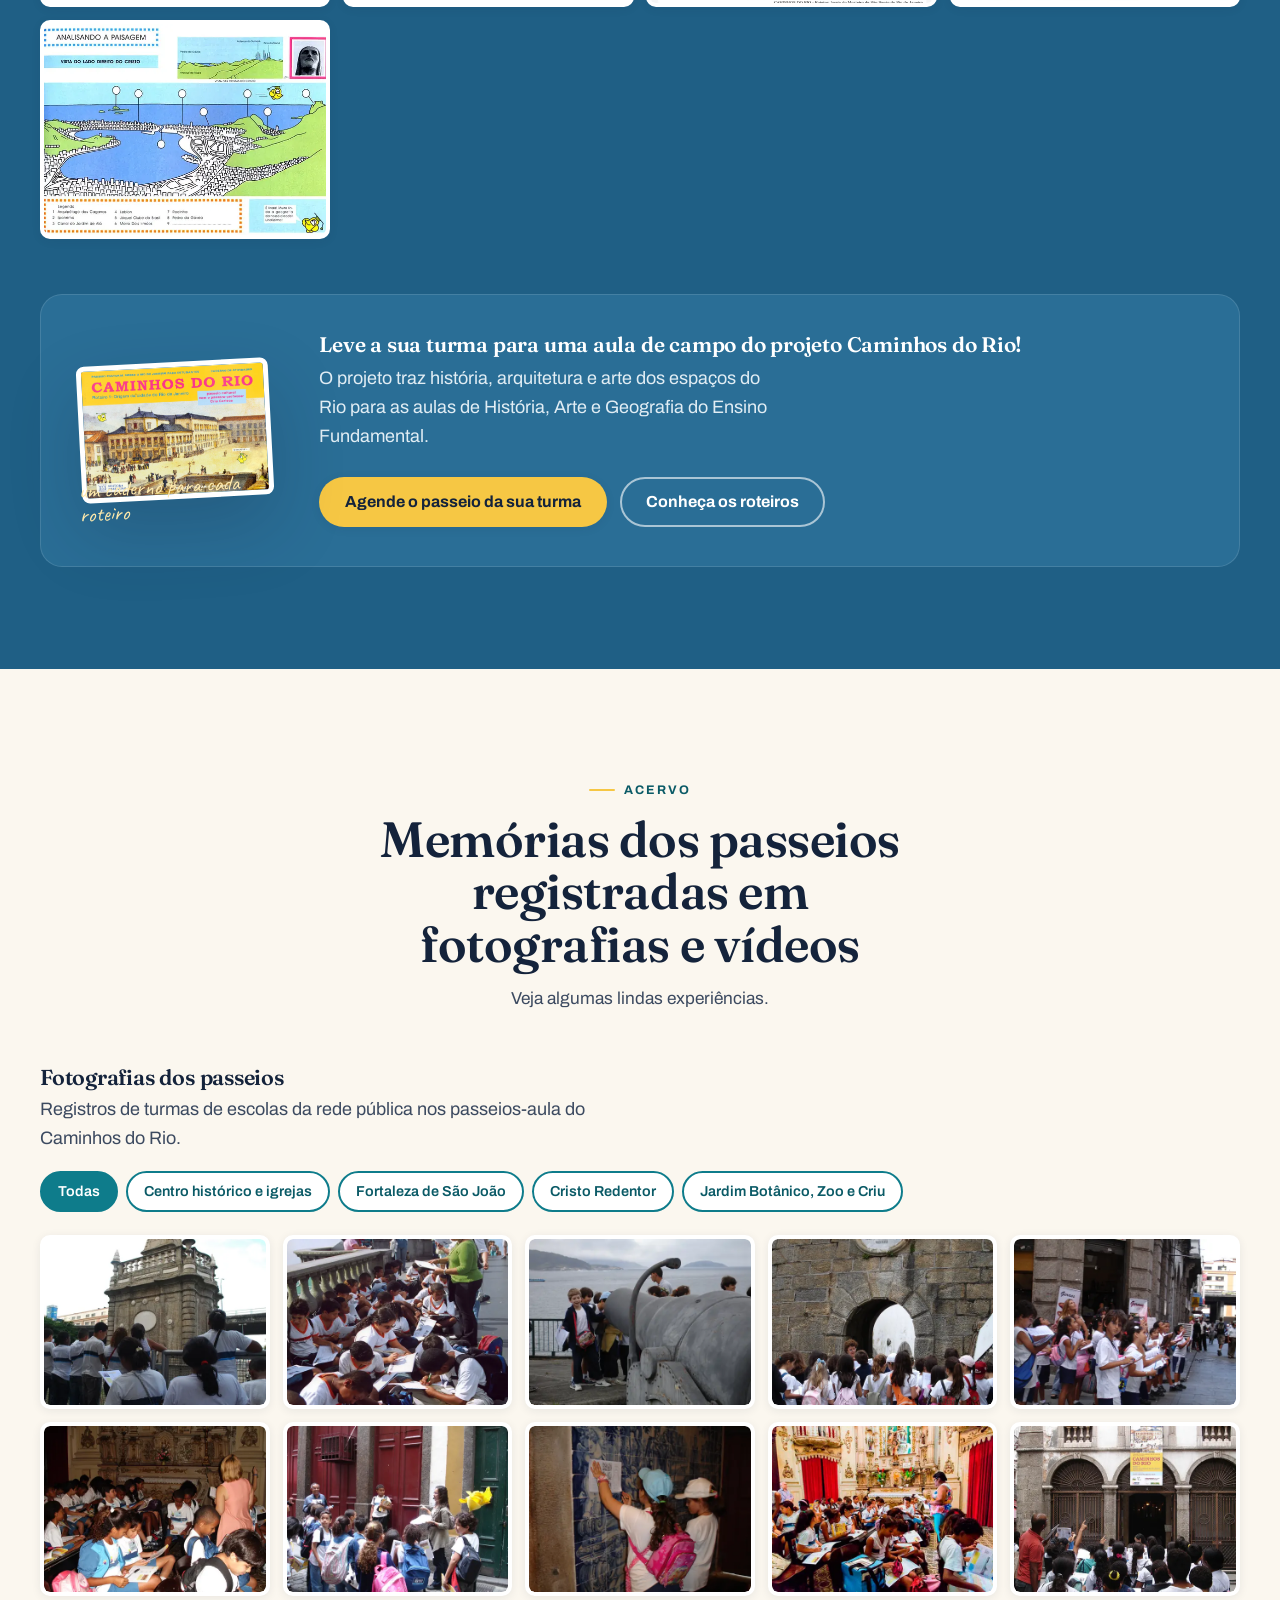
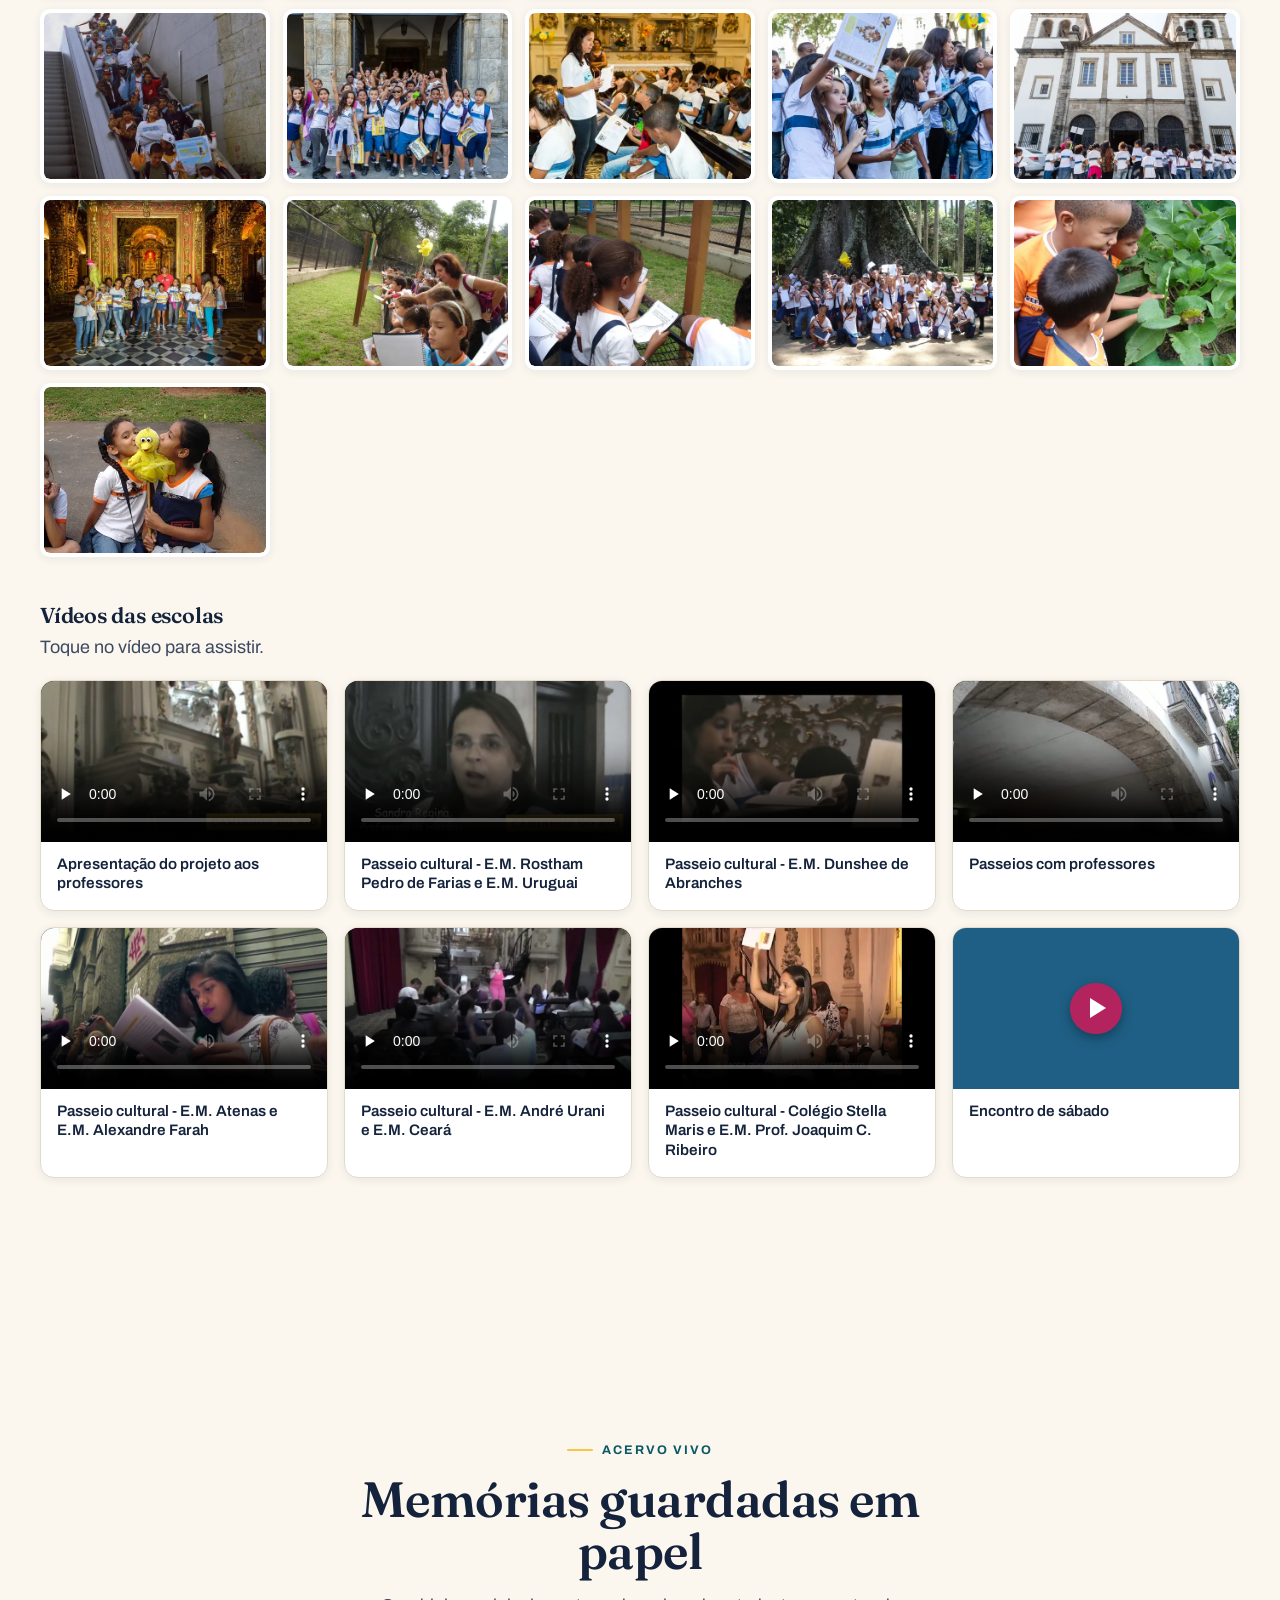
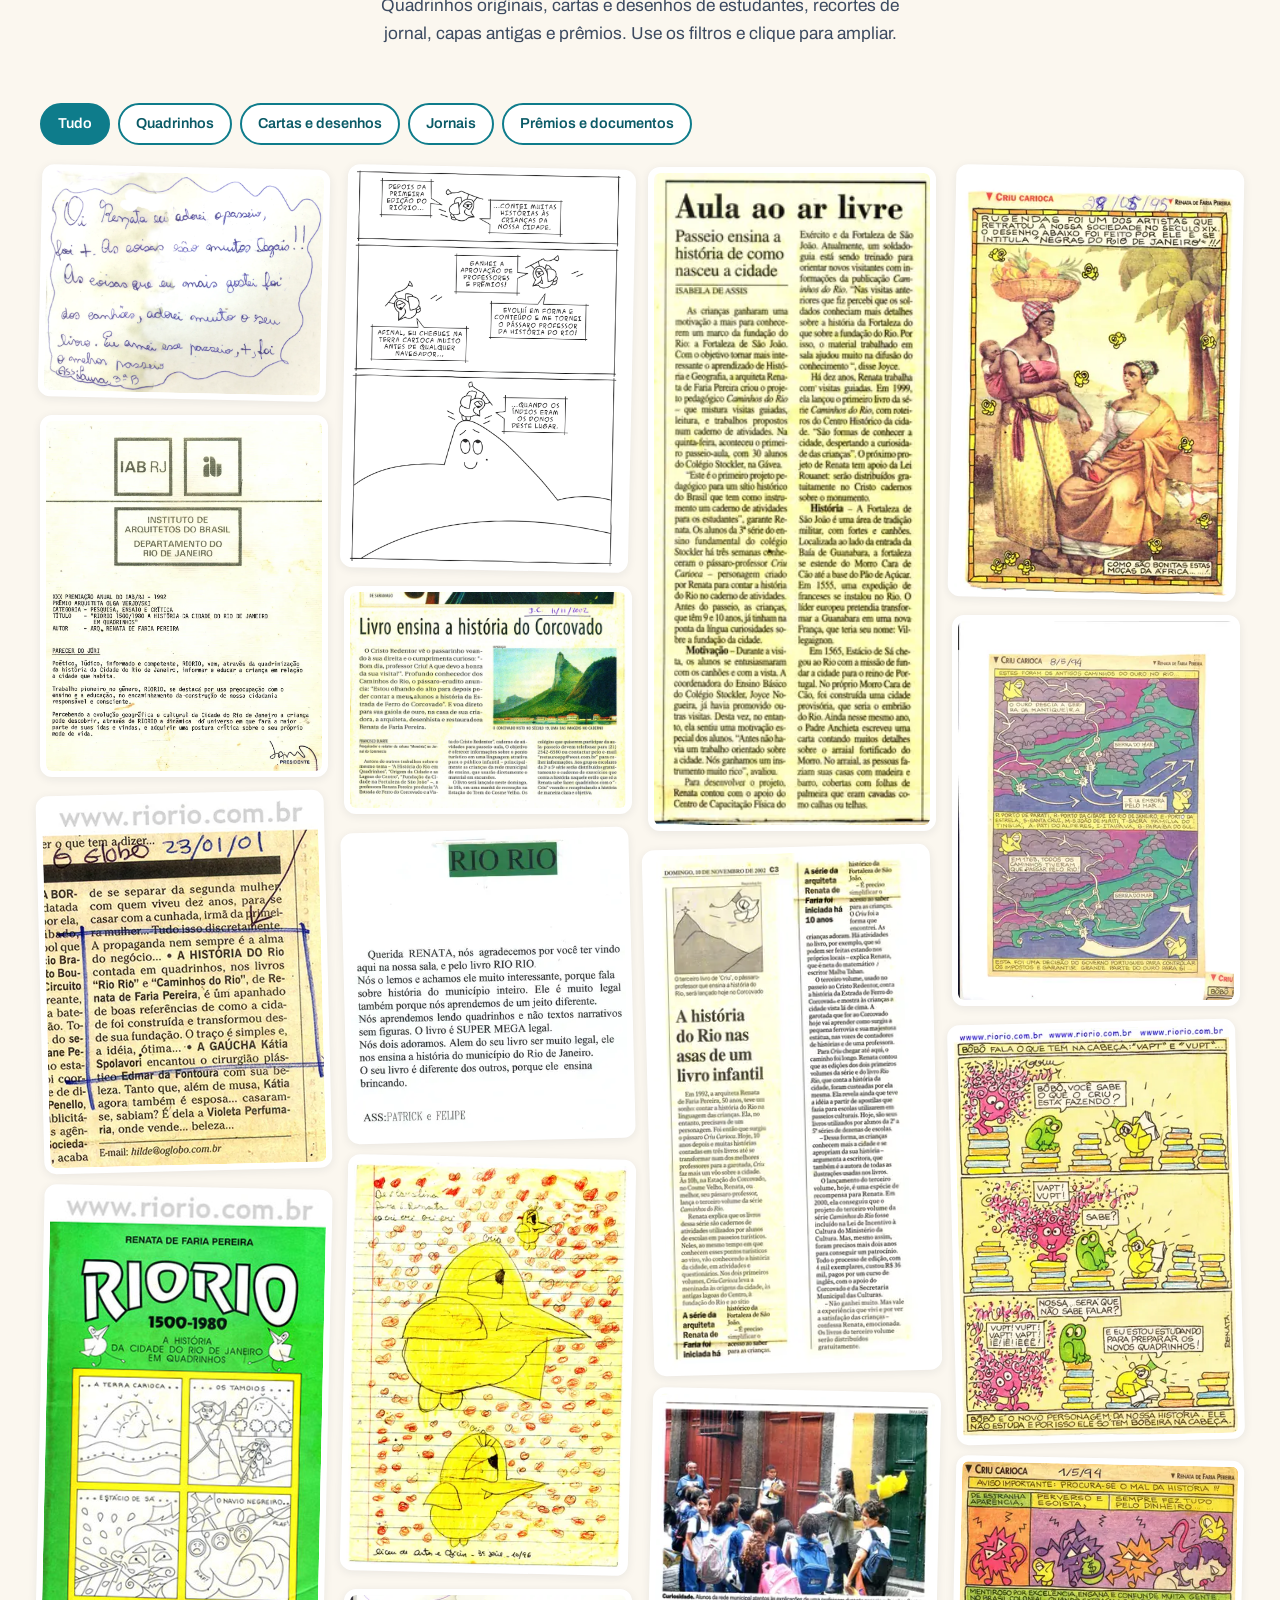
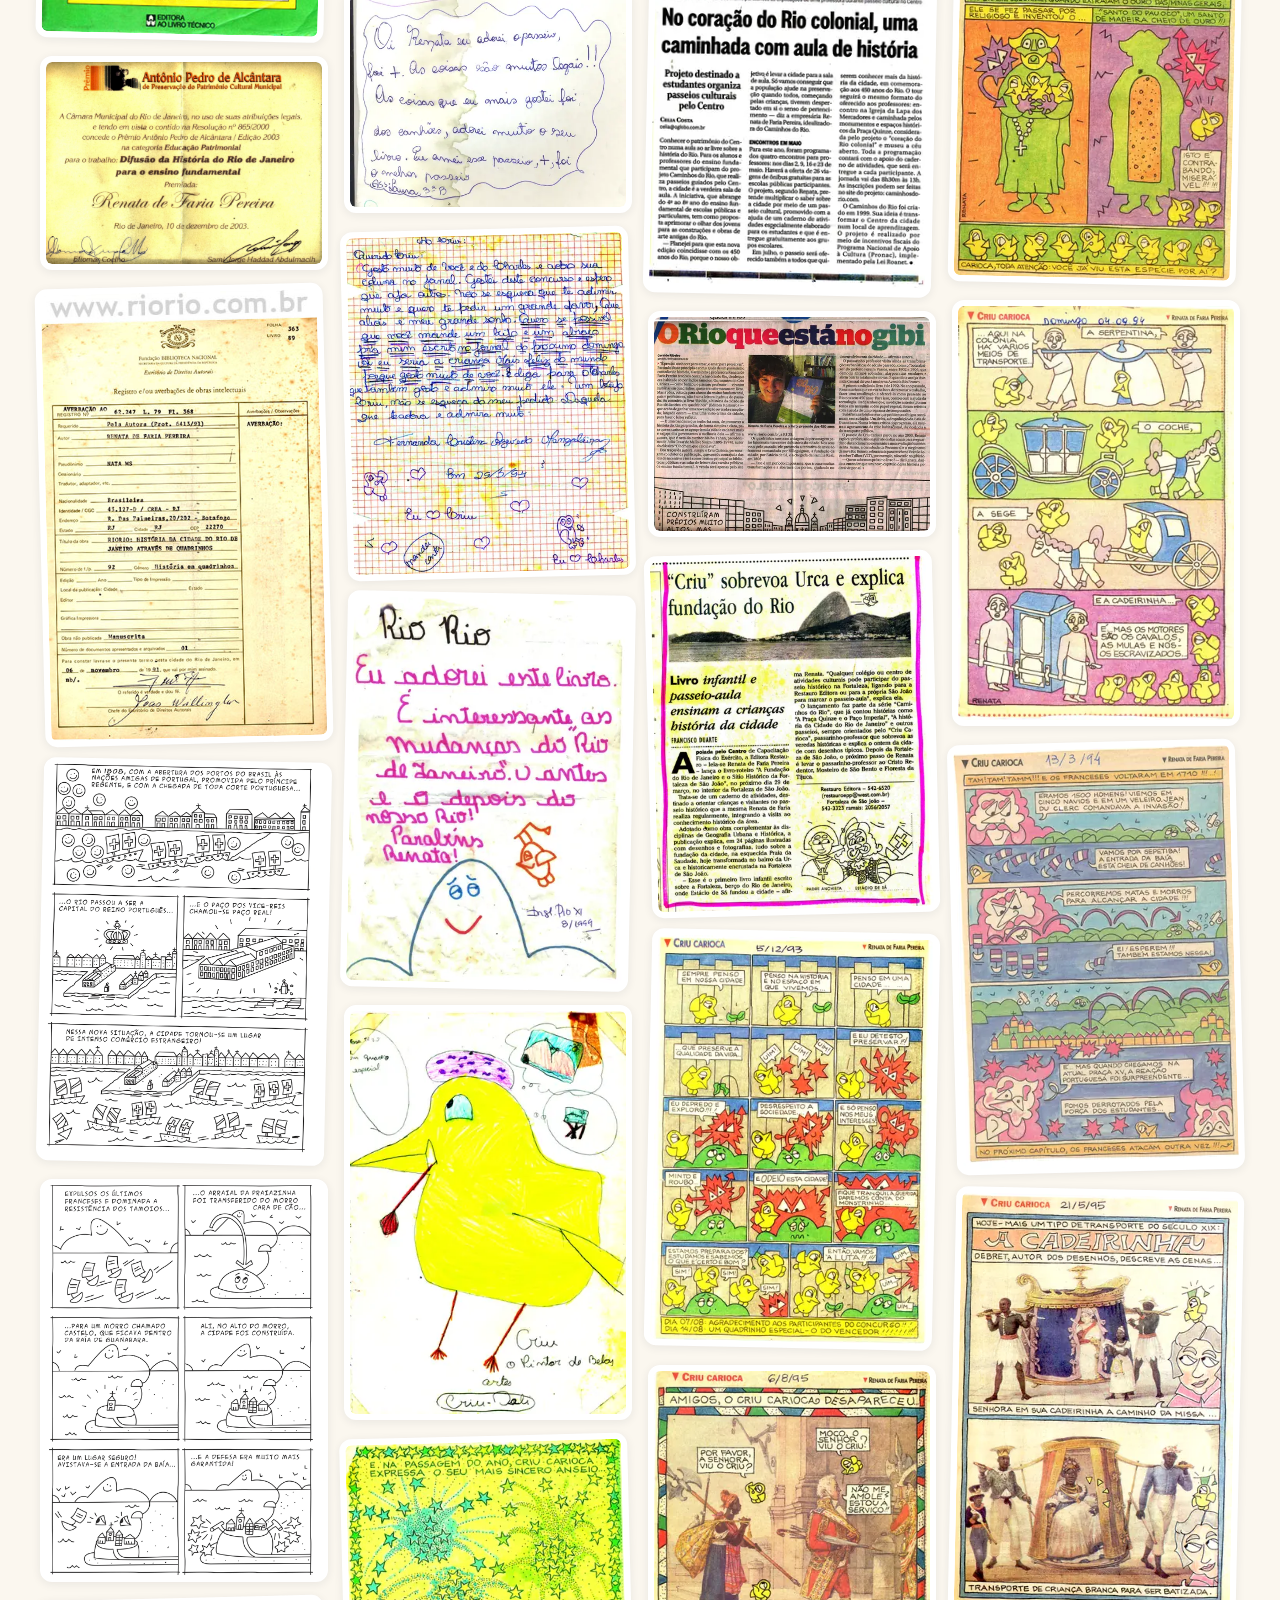
==== commit 2258753b: "Linha do tempo: lupa redonda nos quadrinhos, páginas maiores e versões nítidas do PDF Co-Authored-By" ====
--- a/index.html
+++ b/index.html
@@ -27,7 +27,7 @@
   <!-- LCP: preload the hero cover -->
   <link rel="preload" as="image" href="assets/images/capa-riorio.webp" />
 
-  <link rel="stylesheet" href="assets/css/styles.css?v=25" />
+  <link rel="stylesheet" href="assets/css/styles.css?v=28" />
 </head>
 <body>
   <a class="skip-link" href="#conteudo">Pular para o conteúdo</a>
@@ -255,9 +255,10 @@
           <div class="tl__dot" aria-hidden="true"><span>1</span></div>
           <article class="tl__card">
             <figure class="tl__fig">
-              <a class="gallery__link tl__zoom" href="assets/images/era1-fundacao.webp" data-caption="Capítulo 1 · Fundação da cidade (1500–1567)">
+              <a class="gallery__link tl__zoom" href="assets/images/era1-fundacao-hq.webp" data-caption="Capítulo 1 · Fundação da cidade (1500–1567)" aria-label="Ampliar a página do quadrinho: Capítulo 1 · Fundação da cidade (1500–1567)">
                 <img src="assets/images/era1-fundacao.webp" width="460" height="640" loading="lazy" decoding="async"
                    alt="Página do RioRio sobre a fundação da cidade, junto ao Morro Cara de Cão." />
+                <span class="tl__hint" aria-hidden="true"></span>
               </a>
             </figure>
             <div class="tl__text">
@@ -273,9 +274,10 @@
           <div class="tl__dot" aria-hidden="true"><span>2</span></div>
           <article class="tl__card">
             <figure class="tl__fig">
-              <a class="gallery__link tl__zoom" href="assets/images/era2-expansao.webp" data-caption="Capítulo 2 · Primeira expansão (1567–1808)">
+              <a class="gallery__link tl__zoom" href="assets/images/era2-expansao-hq.webp" data-caption="Capítulo 2 · Primeira expansão (1567–1808)" aria-label="Ampliar a página do quadrinho: Capítulo 2 · Primeira expansão (1567–1808)">
                 <img src="assets/images/era2-expansao.webp" width="460" height="640" loading="lazy" decoding="async"
                    alt="Quadrinho do RioRio: disputas na Guanabara e a expansão colonial." />
+                <span class="tl__hint" aria-hidden="true"></span>
               </a>
             </figure>
             <div class="tl__text">
@@ -291,9 +293,10 @@
           <div class="tl__dot" aria-hidden="true"><span>3</span></div>
           <article class="tl__card">
             <figure class="tl__fig">
-              <a class="gallery__link tl__zoom" href="assets/images/era3-seculo19.webp" data-caption="Capítulo 3 · Crescimento urbano do século XIX (1808–1904)">
+              <a class="gallery__link tl__zoom" href="assets/images/era3-seculo19-hq.webp" data-caption="Capítulo 3 · Crescimento urbano do século XIX (1808–1904)" aria-label="Ampliar a página do quadrinho: Capítulo 3 · Crescimento urbano do século XIX (1808–1904)">
                 <img src="assets/images/era3-seculo19.webp" width="460" height="640" loading="lazy" decoding="async"
                    alt="Página do RioRio retratando a Praça XV em 1832 e a cidade imperial." />
+                <span class="tl__hint" aria-hidden="true"></span>
               </a>
             </figure>
             <div class="tl__text">
@@ -309,9 +312,10 @@
           <div class="tl__dot" aria-hidden="true"><span>4</span></div>
           <article class="tl__card">
             <figure class="tl__fig">
-              <a class="gallery__link tl__zoom" href="assets/images/era4-moderna.webp" data-caption="Capítulo 4 · Cidade moderna (1904–1960)">
+              <a class="gallery__link tl__zoom" href="assets/images/era4-moderna-hq.webp" data-caption="Capítulo 4 · Cidade moderna (1904–1960)" aria-label="Ampliar a página do quadrinho: Capítulo 4 · Cidade moderna (1904–1960)">
                 <img src="assets/images/era4-moderna.webp" width="460" height="640" loading="lazy" decoding="async"
                    alt="Quadrinho do RioRio sobre as primeiras estradas de ferro e a cidade moderna." />
+                <span class="tl__hint" aria-hidden="true"></span>
               </a>
             </figure>
             <div class="tl__text">
@@ -327,9 +331,10 @@
           <div class="tl__dot" aria-hidden="true"><span>5</span></div>
           <article class="tl__card">
             <figure class="tl__fig">
-              <a class="gallery__link tl__zoom" href="assets/images/era5-contemporanea.webp" data-caption="Capítulo 5 · Cidade contemporânea (1960–2000)">
+              <a class="gallery__link tl__zoom" href="assets/images/era5-contemporanea-hq.webp" data-caption="Capítulo 5 · Cidade contemporânea (1960–2000)" aria-label="Ampliar a página do quadrinho: Capítulo 5 · Cidade contemporânea (1960–2000)">
                 <img src="assets/images/era5-contemporanea.webp" width="460" height="640" loading="lazy" decoding="async"
                    alt="Página do RioRio sobre o surto migratório e a cidade contemporânea." />
+                <span class="tl__hint" aria-hidden="true"></span>
               </a>
             </figure>
             <div class="tl__text">
@@ -1310,6 +1315,6 @@
     </div>
   </div>
 
-  <script src="assets/js/main.js?v=25" defer></script>
+  <script src="assets/js/main.js?v=28" defer></script>
 </body>
 </html>
--- a/assets/css/styles.css
+++ b/assets/css/styles.css
@@ -322,13 +322,13 @@
   font-family:var(--ff-display); font-weight:700; font-size:1.15rem; box-shadow:var(--shadow-sm); z-index:1;
 }
 .tl__card{
-  display:grid; grid-template-columns:150px 1fr; gap:1.4rem; align-items:center;
+  display:grid; grid-template-columns:minmax(210px,32%) 1fr; gap:1.6rem; align-items:center;
   background:#fff; border:1px solid var(--linha); border-radius:var(--radius-lg);
   padding:1rem 1.4rem 1rem 1rem; box-shadow:var(--shadow-sm); transition:box-shadow .2s, transform .2s;
 }
 .tl__card:hover{ box-shadow:var(--shadow-md); }
 .tl__fig{ margin:0; }
-.tl__fig img{ width:100%; aspect-ratio:3/4; object-fit:cover; border-radius:12px; background:var(--papel-2); box-shadow:var(--shadow-sm); }
+.tl__fig img{ width:100%; aspect-ratio:1801/2553; object-fit:contain; border-radius:10px; background:#fff; box-shadow:var(--shadow-sm); }
 .tl__years{ font-weight:700; color:var(--rosa); letter-spacing:.04em; margin:0 0 .2rem; font-size:.92rem; }
 .tl__name{ font-size:1.35rem; margin:0 0 .5rem; }
 .tl__text p:last-child{ margin:0; color:var(--tinta-70); }
@@ -691,7 +691,7 @@
 
 @media (max-width:900px){
   .tl__card{ grid-template-columns:1fr; }
-  .tl__fig img{ aspect-ratio:16/10; }
+  .tl__fig img{ aspect-ratio:1801/2553; max-width:320px; margin-inline:auto; }
   .tl__item{ padding-left:3.4rem; }
   .tl__line{ left:calc(1.1rem - 1px); }
   .tl__dot{ width:2.2rem; height:2.2rem; font-size:1rem; }
@@ -817,12 +817,23 @@
 .criu-intro{ padding-top:clamp(1.5rem,3vw,2.5rem); }
 .manifesto, .linkout, .closing{ padding-block:clamp(2.4rem,5vw,3.6rem); }
 .tl__fig .tl__zoom{
-  display:block; position:relative; overflow:hidden; border:0; border-radius:12px; background:none; box-shadow:var(--shadow-sm);
-  transform:none; cursor:zoom-in;
-}
-.tl__fig .tl__zoom:hover{ transform:none; }
-.tl__fig .tl__zoom img{ box-shadow:none; border-radius:0; transition:transform .25s var(--ease); transform-origin:var(--zx,50%) var(--zy,50%); }
-@media (hover:hover){ .tl__fig .tl__zoom:hover img{ transform:scale(2); } }
+  display:block; position:relative; border:0; border-radius:10px; background:none; box-shadow:none; transform:none; cursor:zoom-in;
+}
+.tl__fig .tl__zoom:hover{ transform:none; box-shadow:none; }
+.tl__fig .tl__zoom img{ display:block; box-shadow:var(--shadow-sm); }
+.tl__hint{
+  position:absolute; left:.5rem; right:.5rem; bottom:.5rem; text-align:center; padding:.3rem .5rem; border-radius:8px;
+  background:rgba(20,35,59,.86); color:#fff; font-size:.72rem; font-weight:700; letter-spacing:.02em; pointer-events:none;
+  transition:opacity .2s;
+}
+@media (hover:hover){ .tl__hint::after{ content:"Passe o mouse para ampliar"; } }
+@media (hover:none){ .tl__hint::after{ content:"Toque para ver a página inteira"; } }
+.tl__zoom:hover .tl__hint{ opacity:0; }
+.tl__lens{
+  position:absolute; z-index:5; border-radius:50%; pointer-events:none; opacity:0; transition:opacity .12s;
+  background:#fff no-repeat; border:3px solid #fff; box-shadow:0 0 0 1px rgba(20,35,59,.25), 0 10px 28px rgba(20,35,59,.35);
+}
+.tl__lens.is-on{ opacity:1; }
 
 /* ===== reunião 22/10 ===== */
 .caminhos__offer a{
@@ -844,3 +855,7 @@
 .schools__photos .gallery__link:hover{ transform:none; box-shadow:none; }
 .schools__photos .gallery__link img{ transition:transform .2s var(--ease); }
 .schools__photos .gallery__link:hover img{ transform:scale(1.02) rotate(0); }
+@media (max-width:900px){
+  .tl__fig .tl__zoom{ max-width:320px; margin-inline:auto; }
+  .tl__fig img{ max-width:none; }
+}
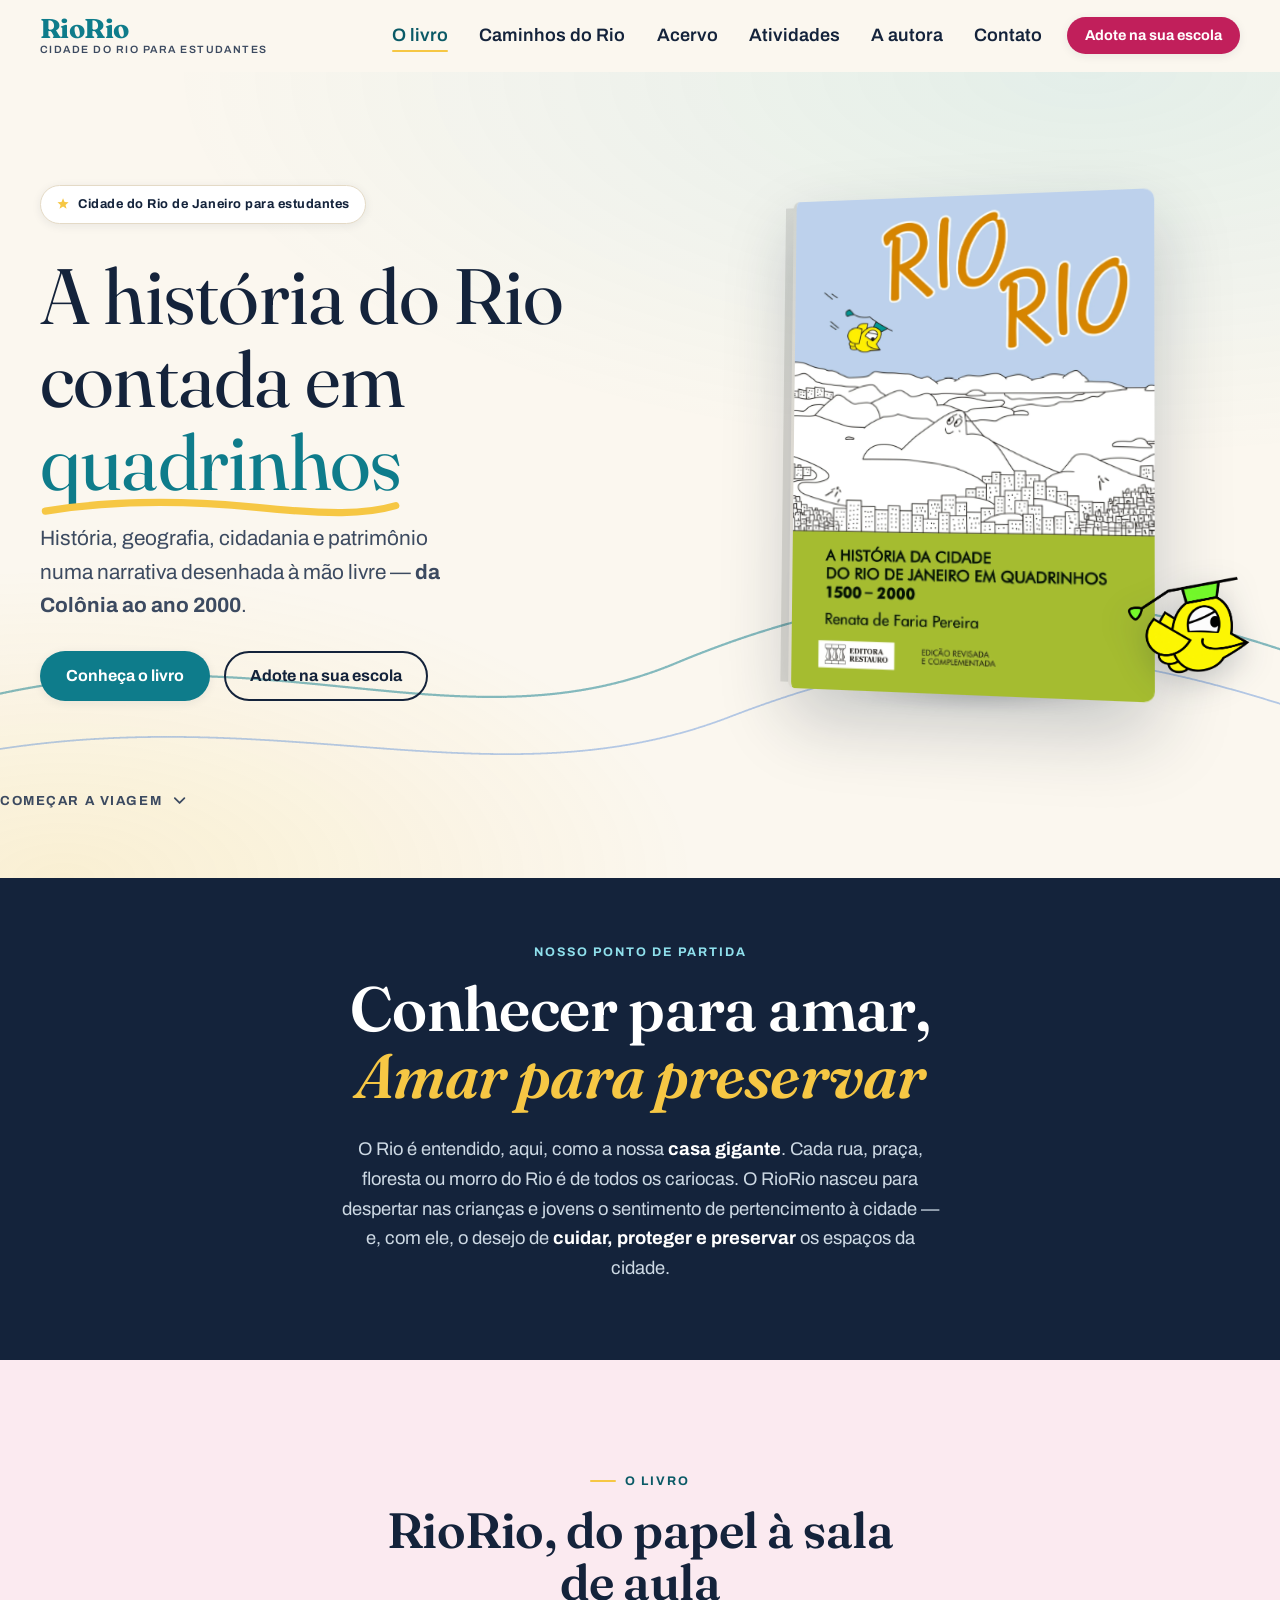
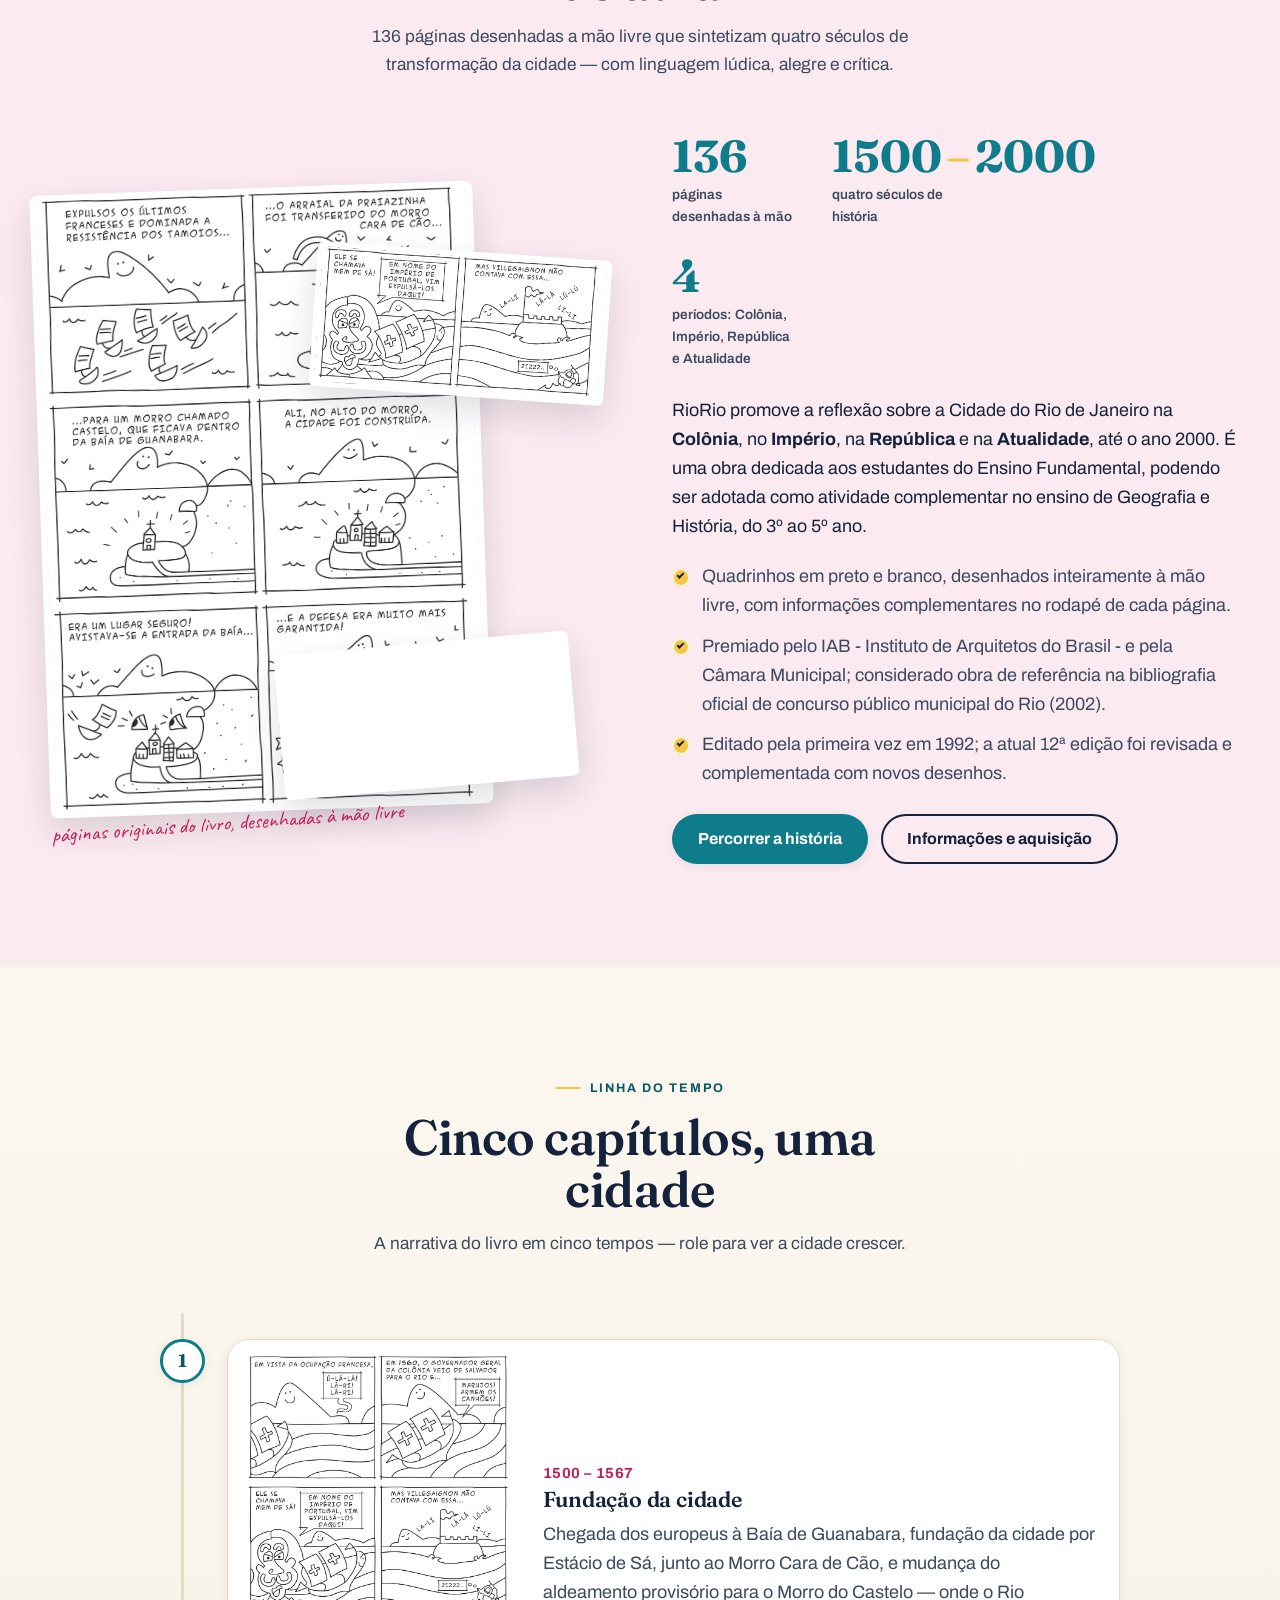
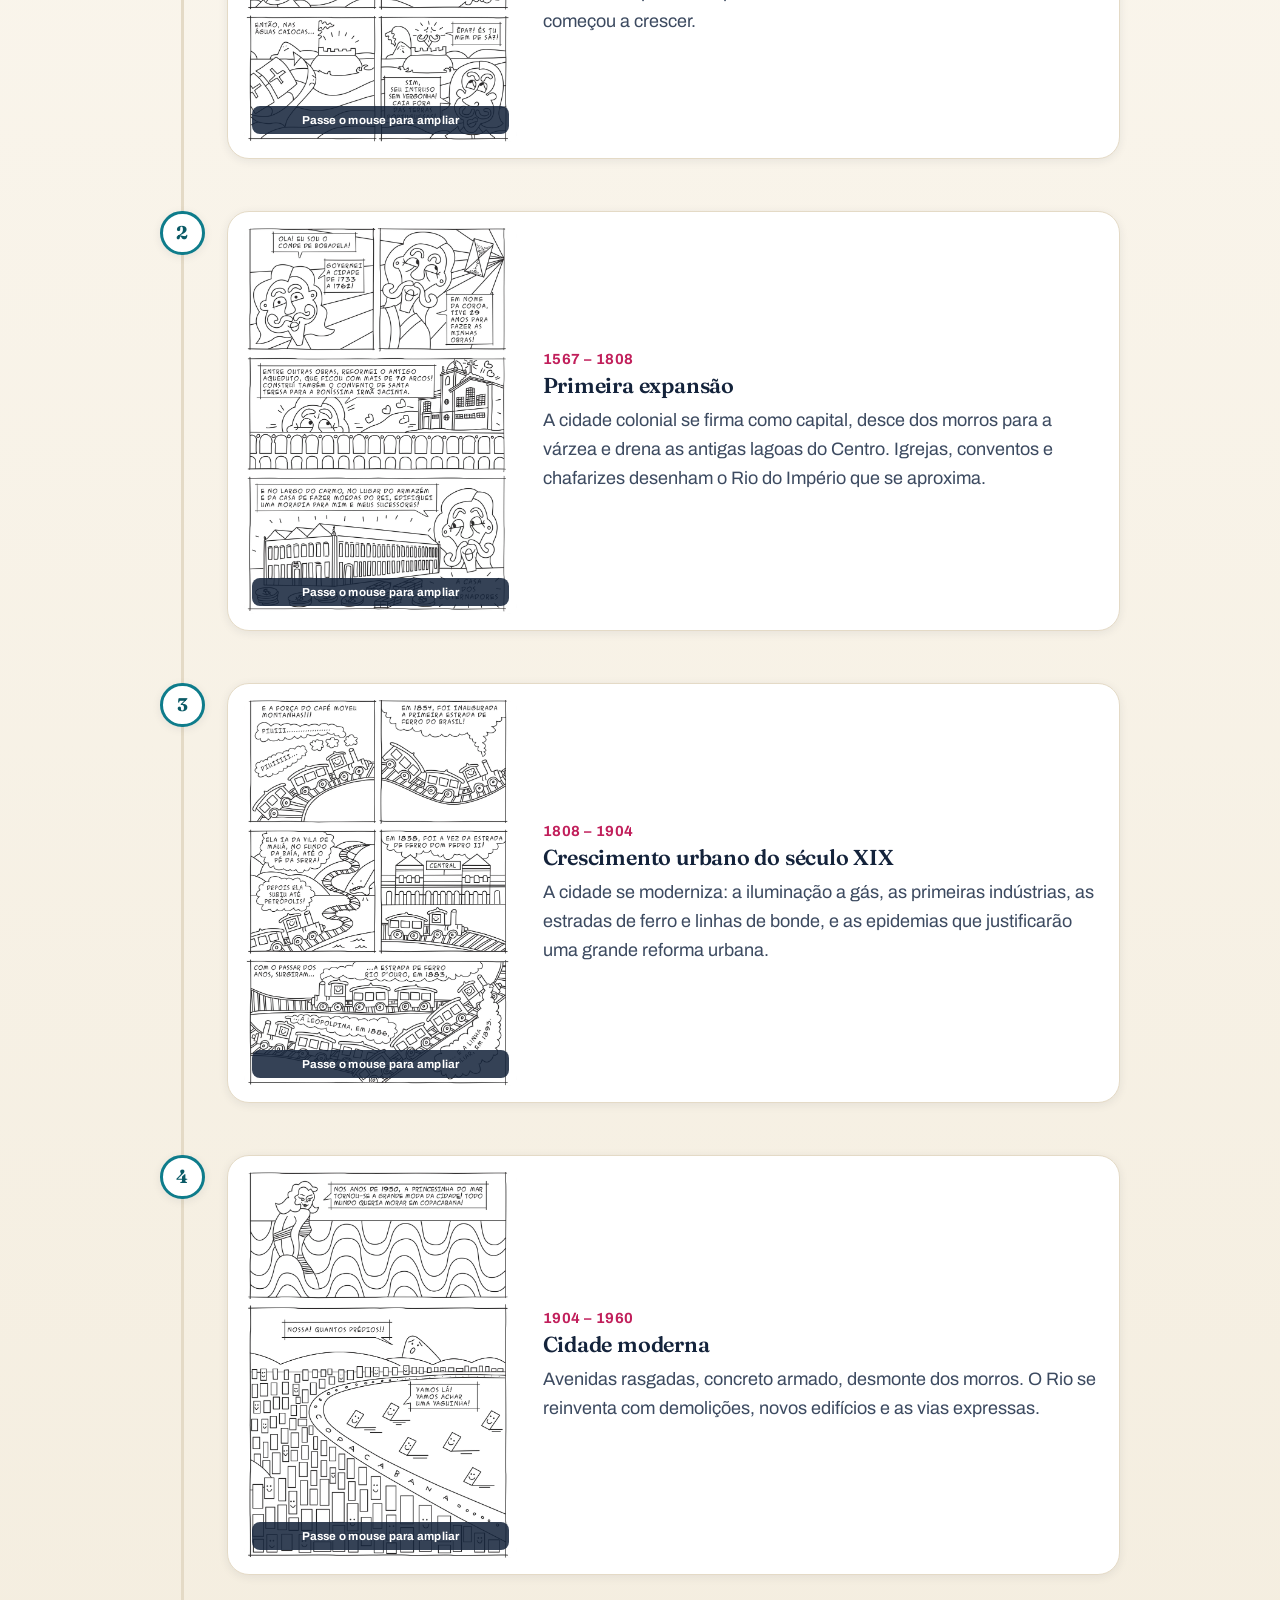
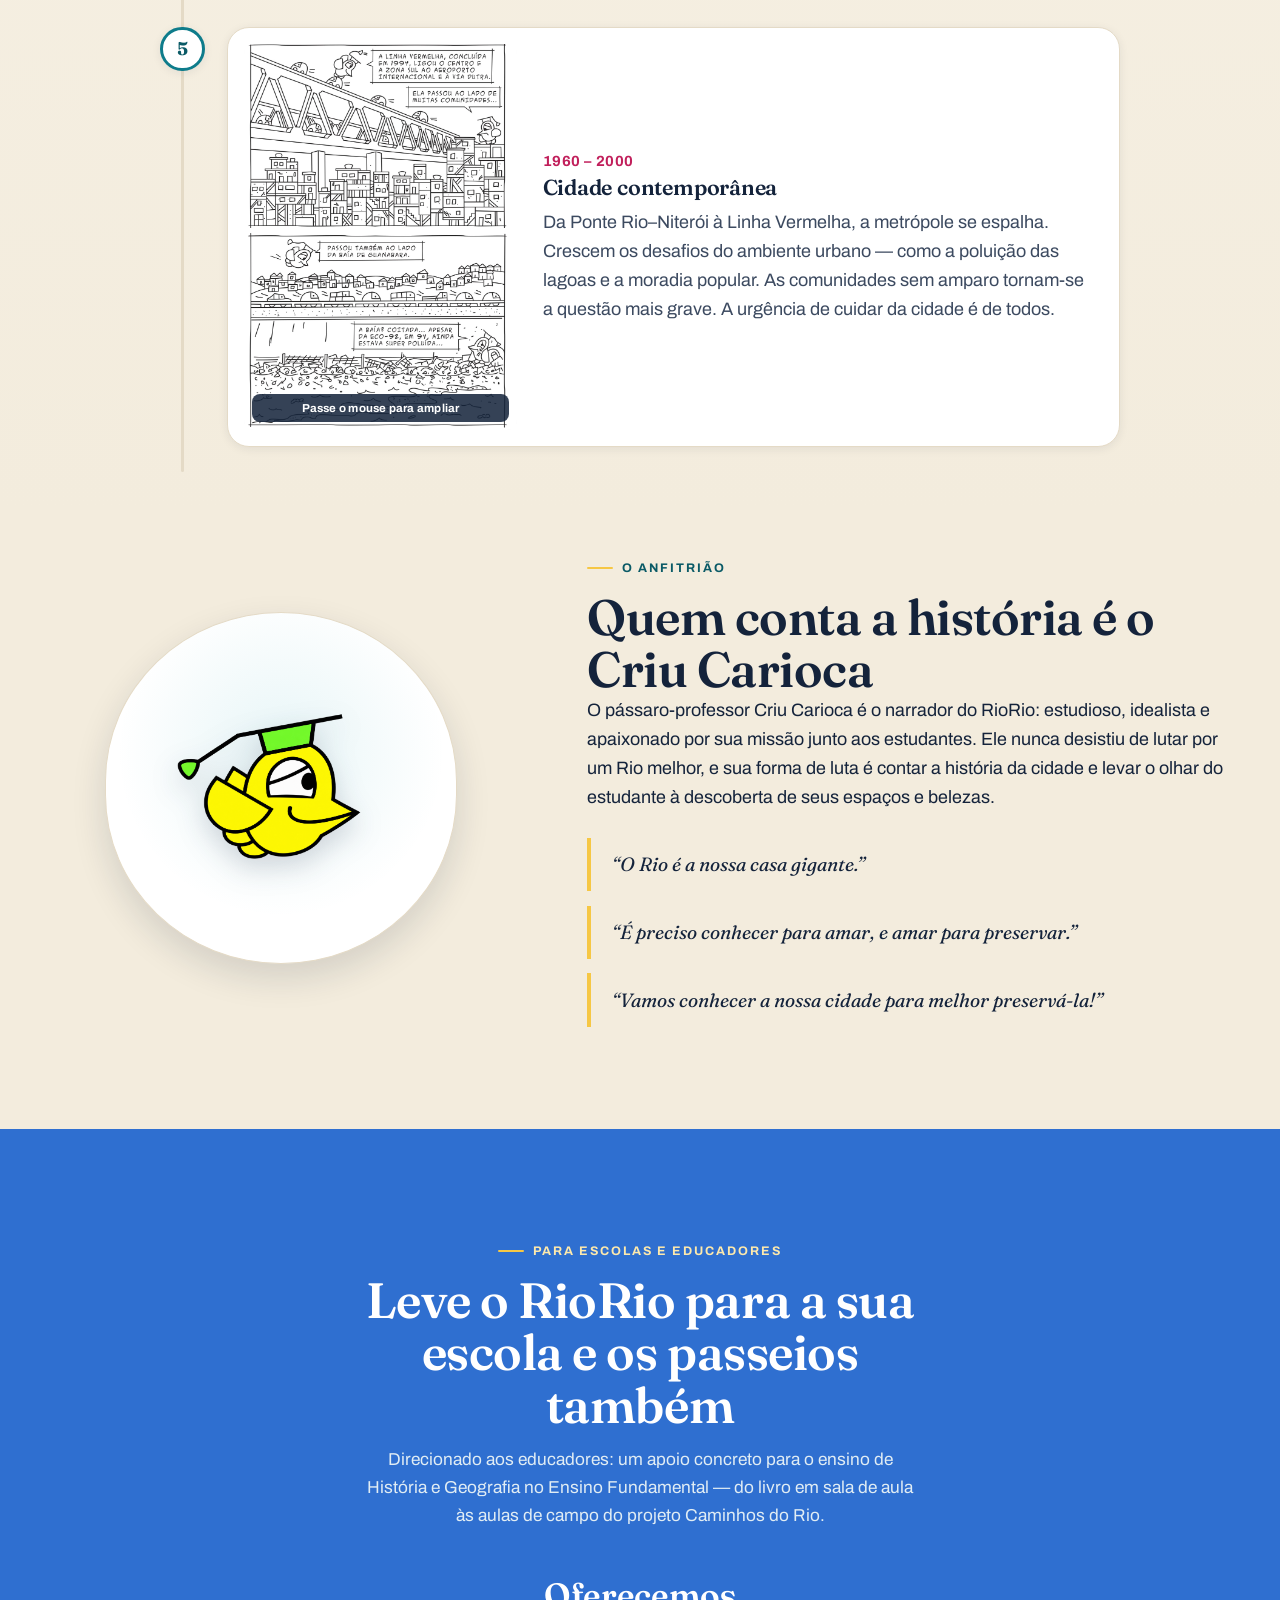
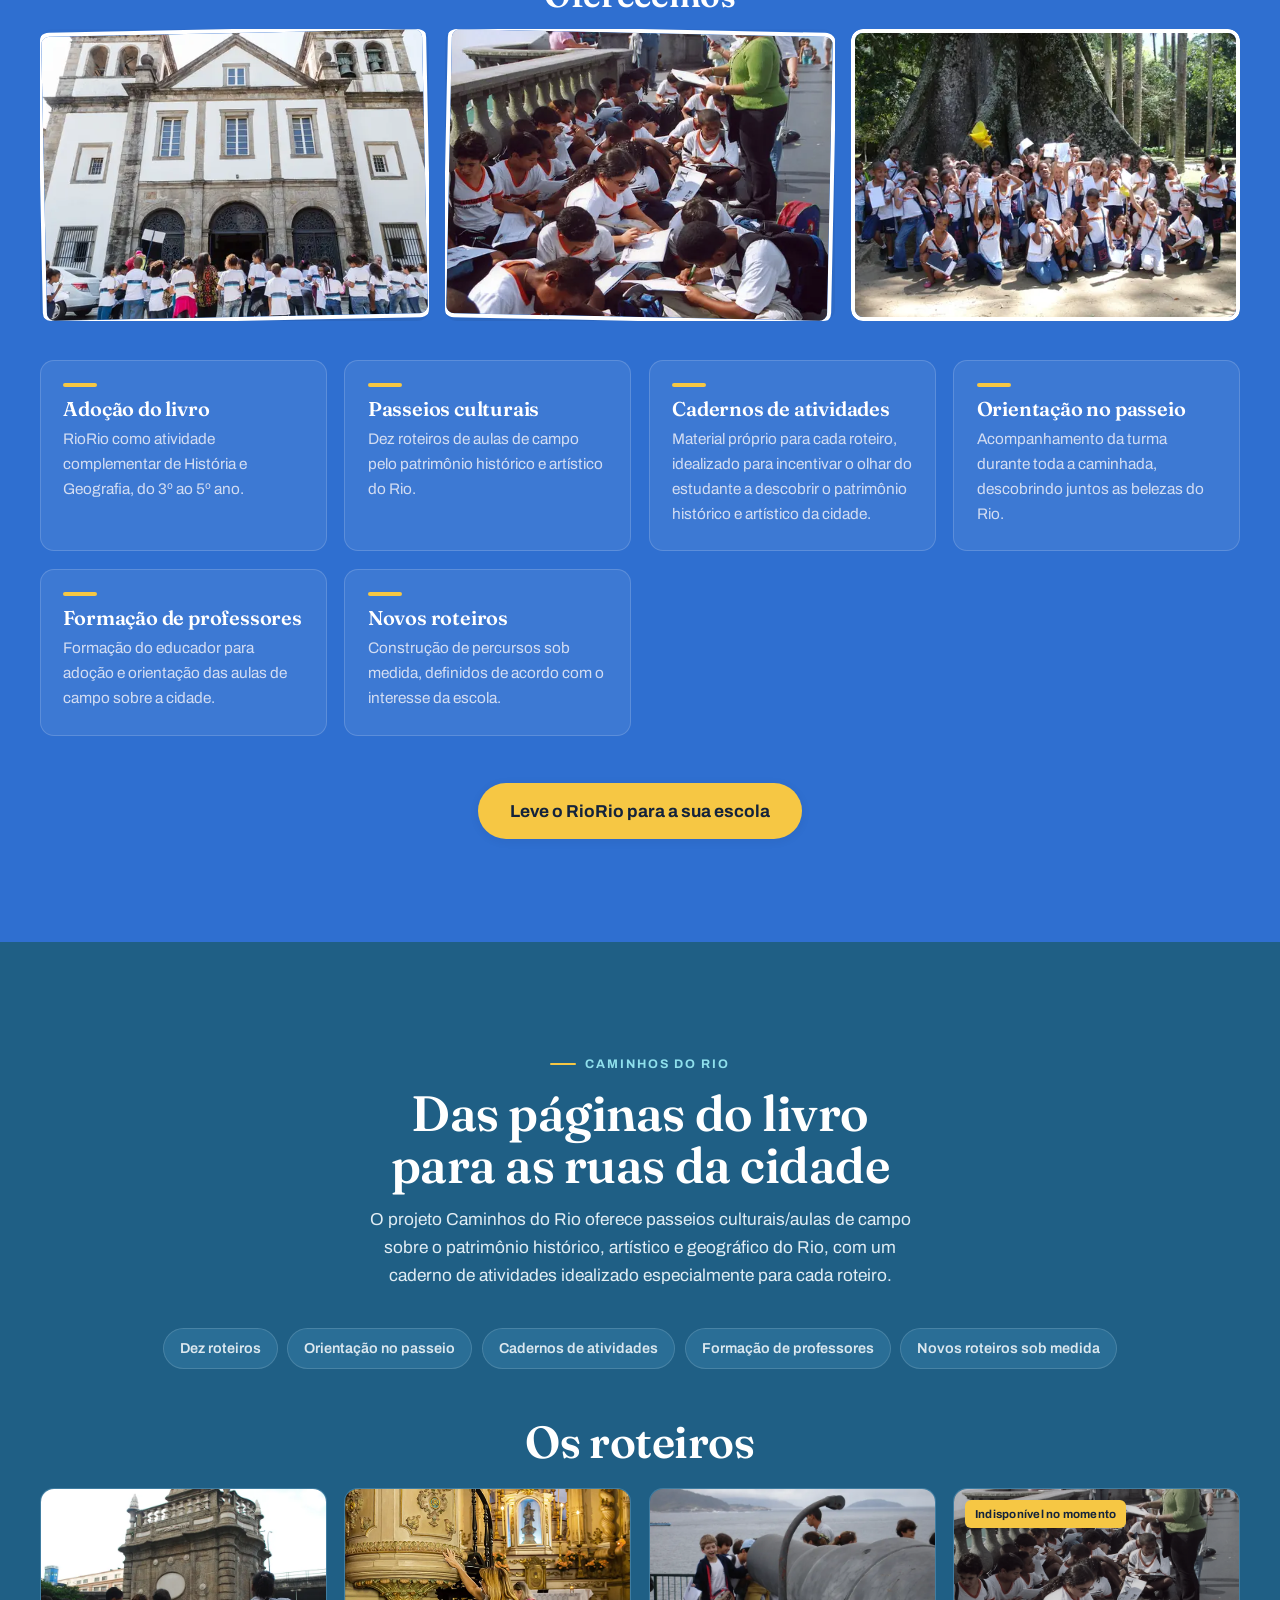
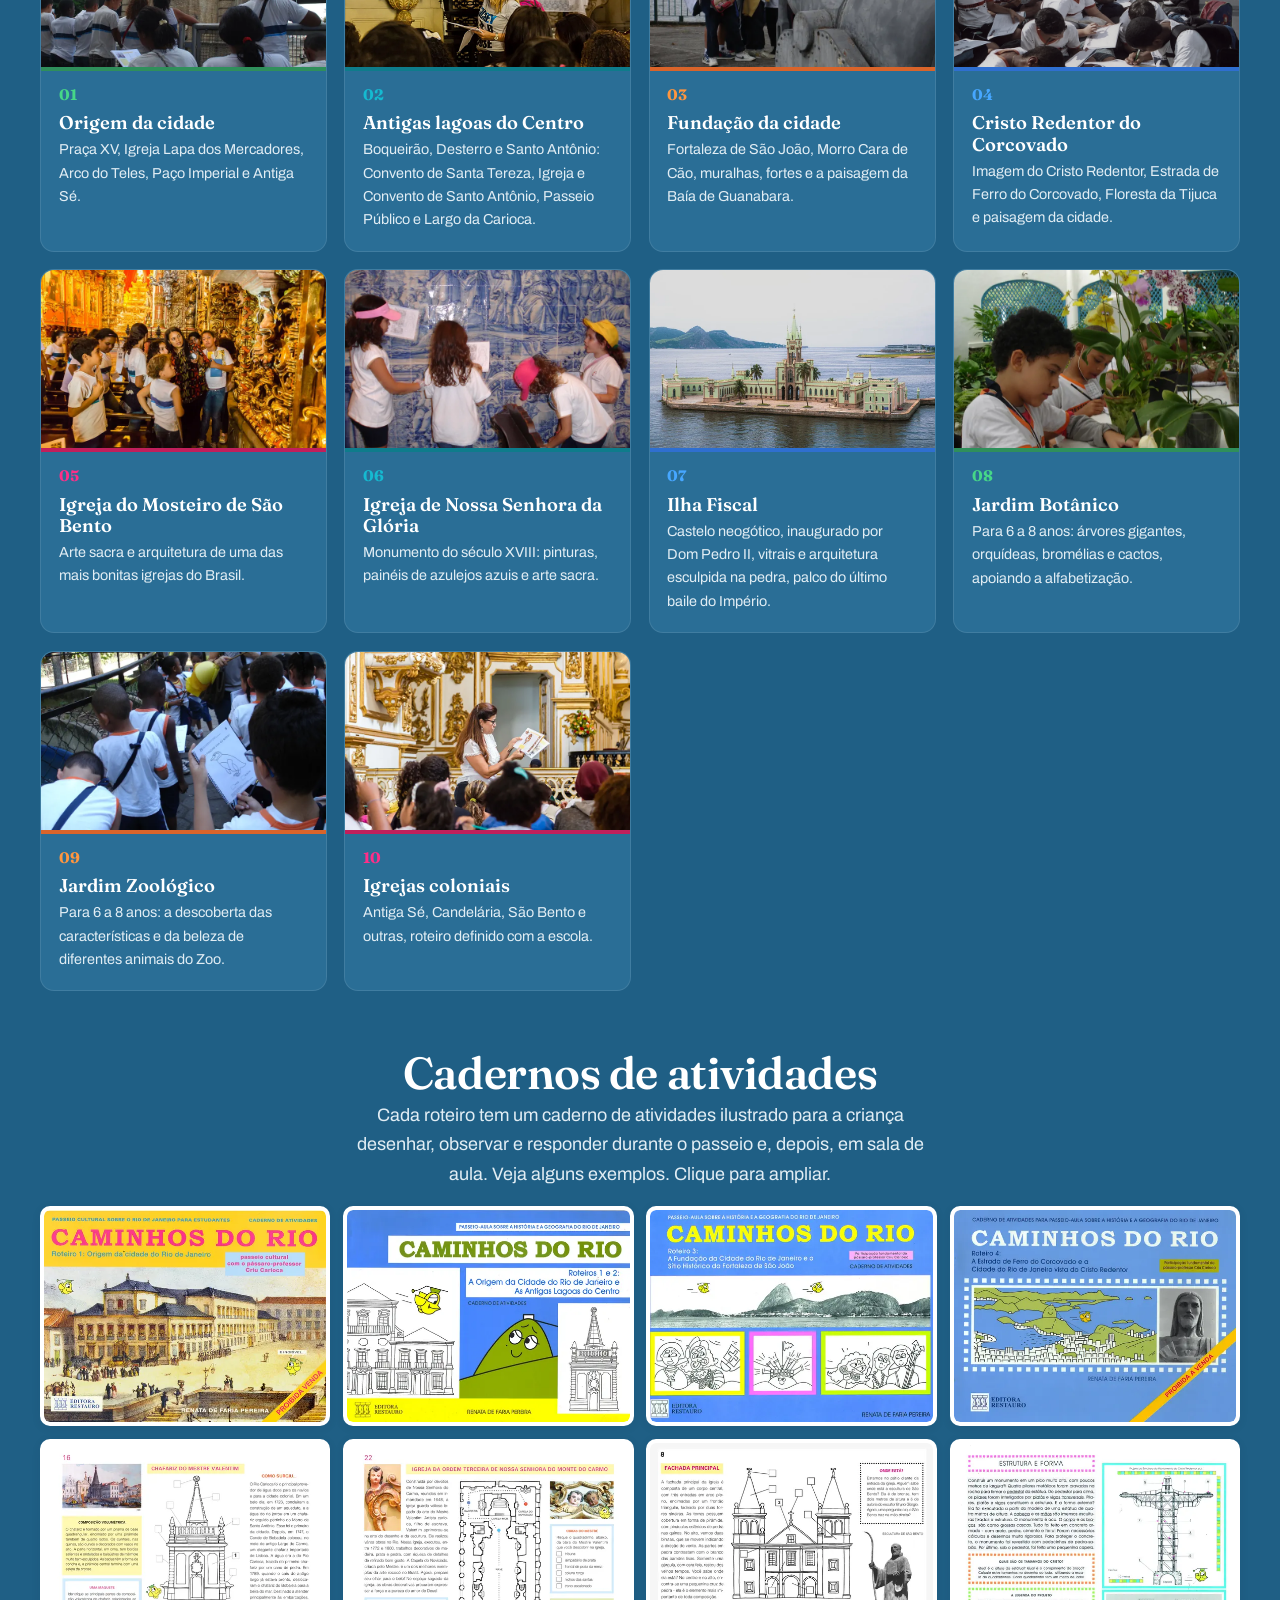
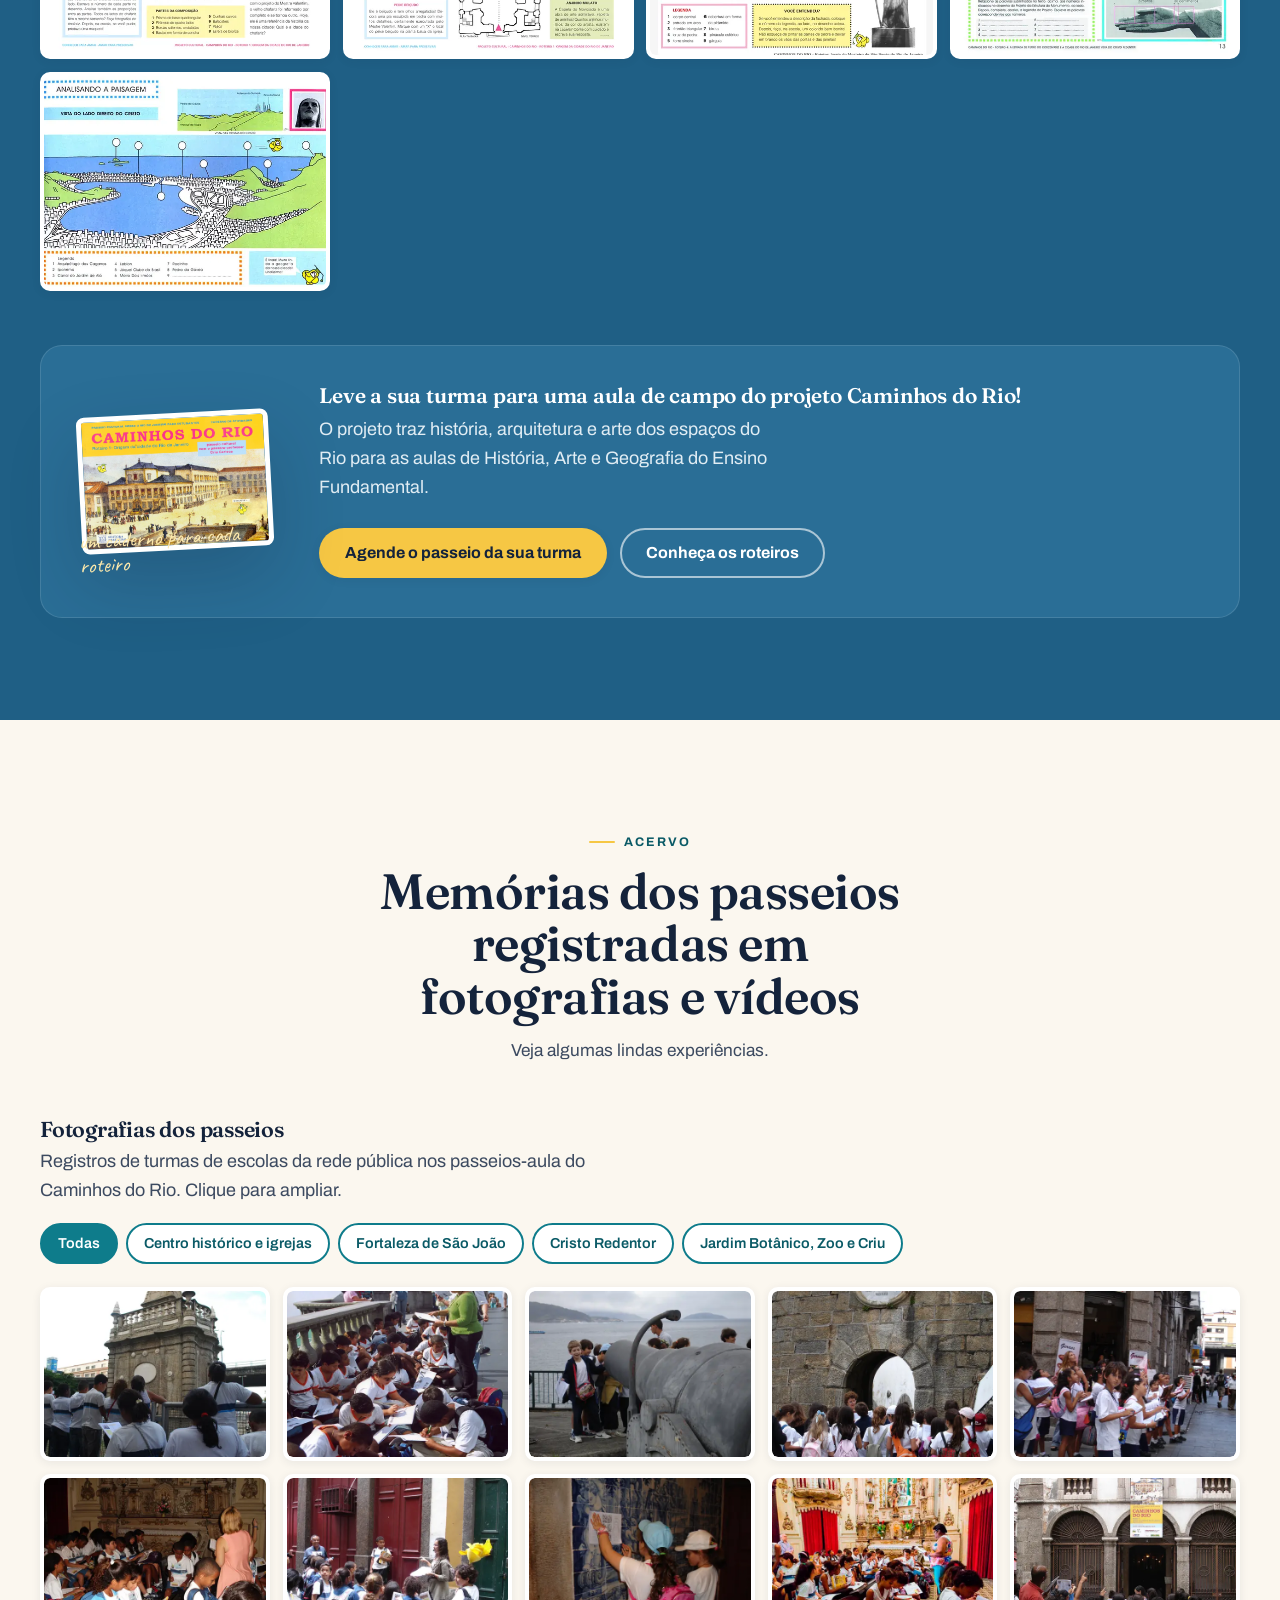
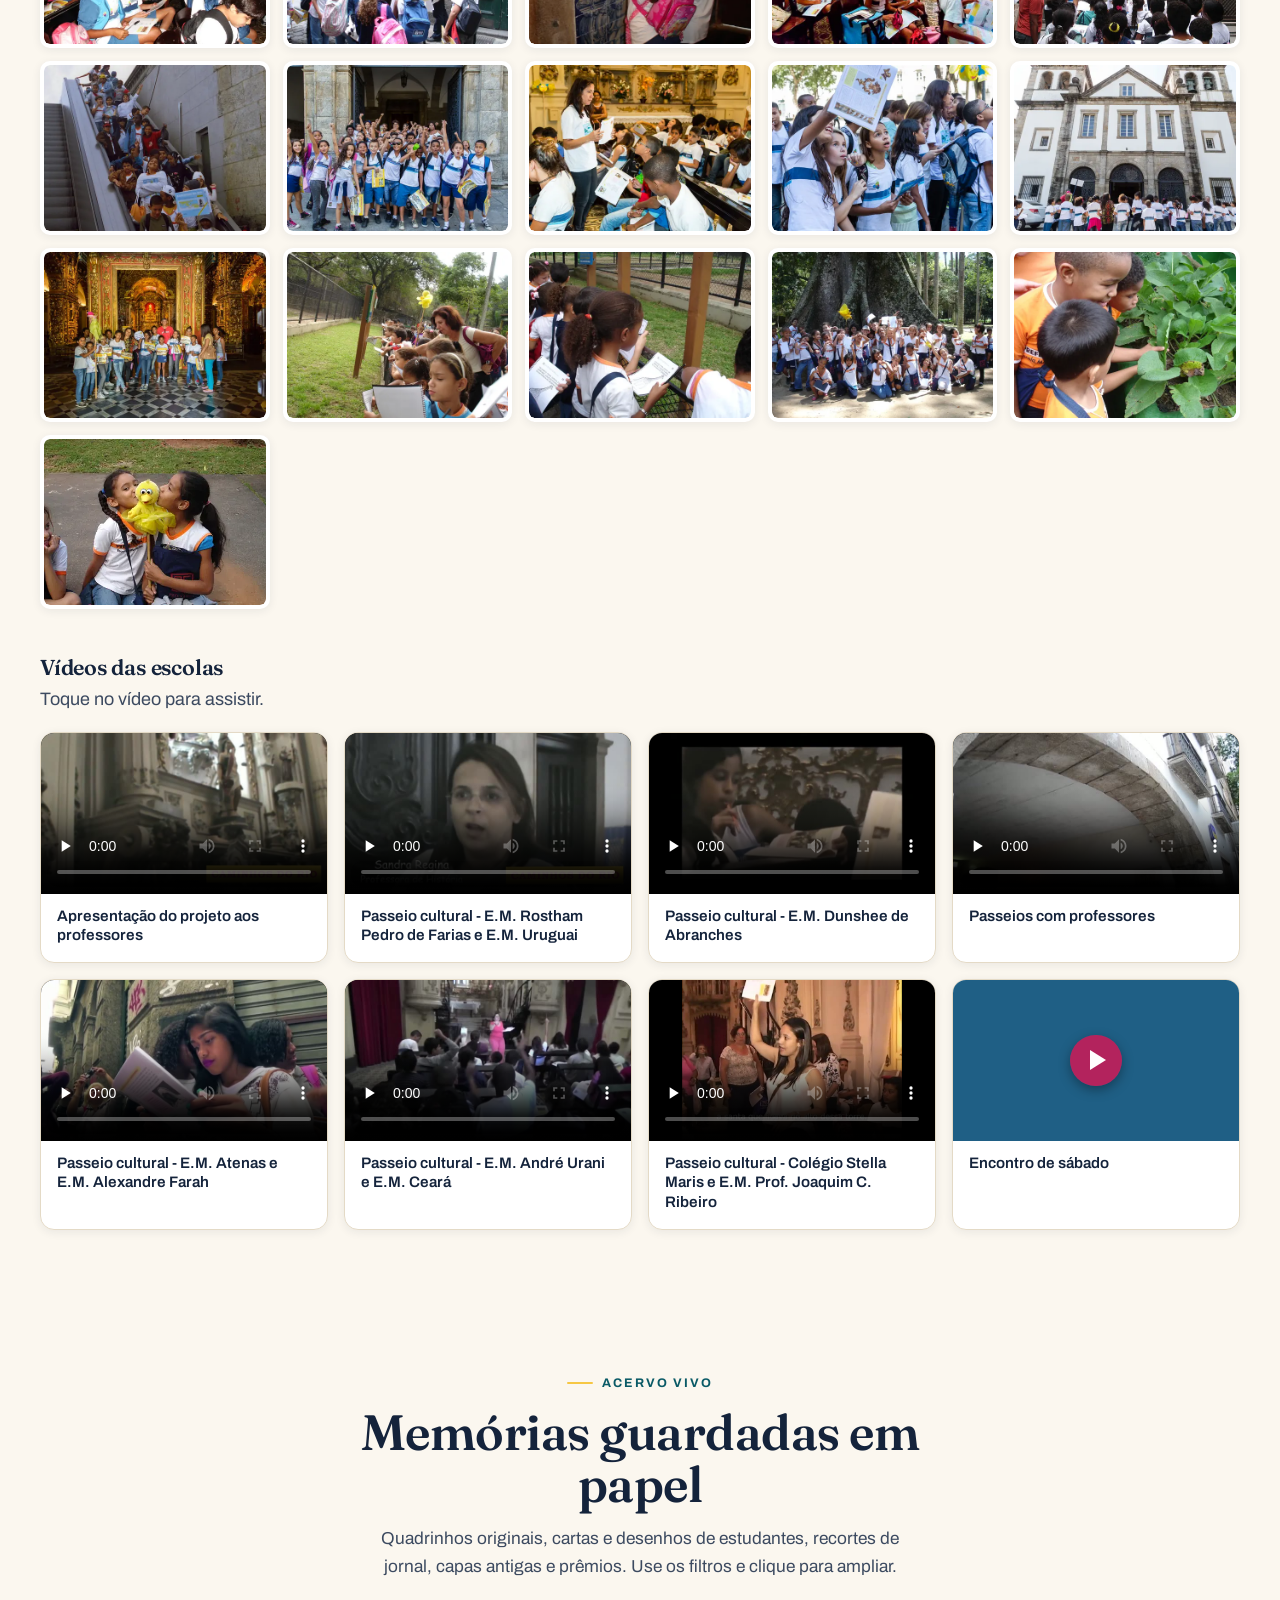
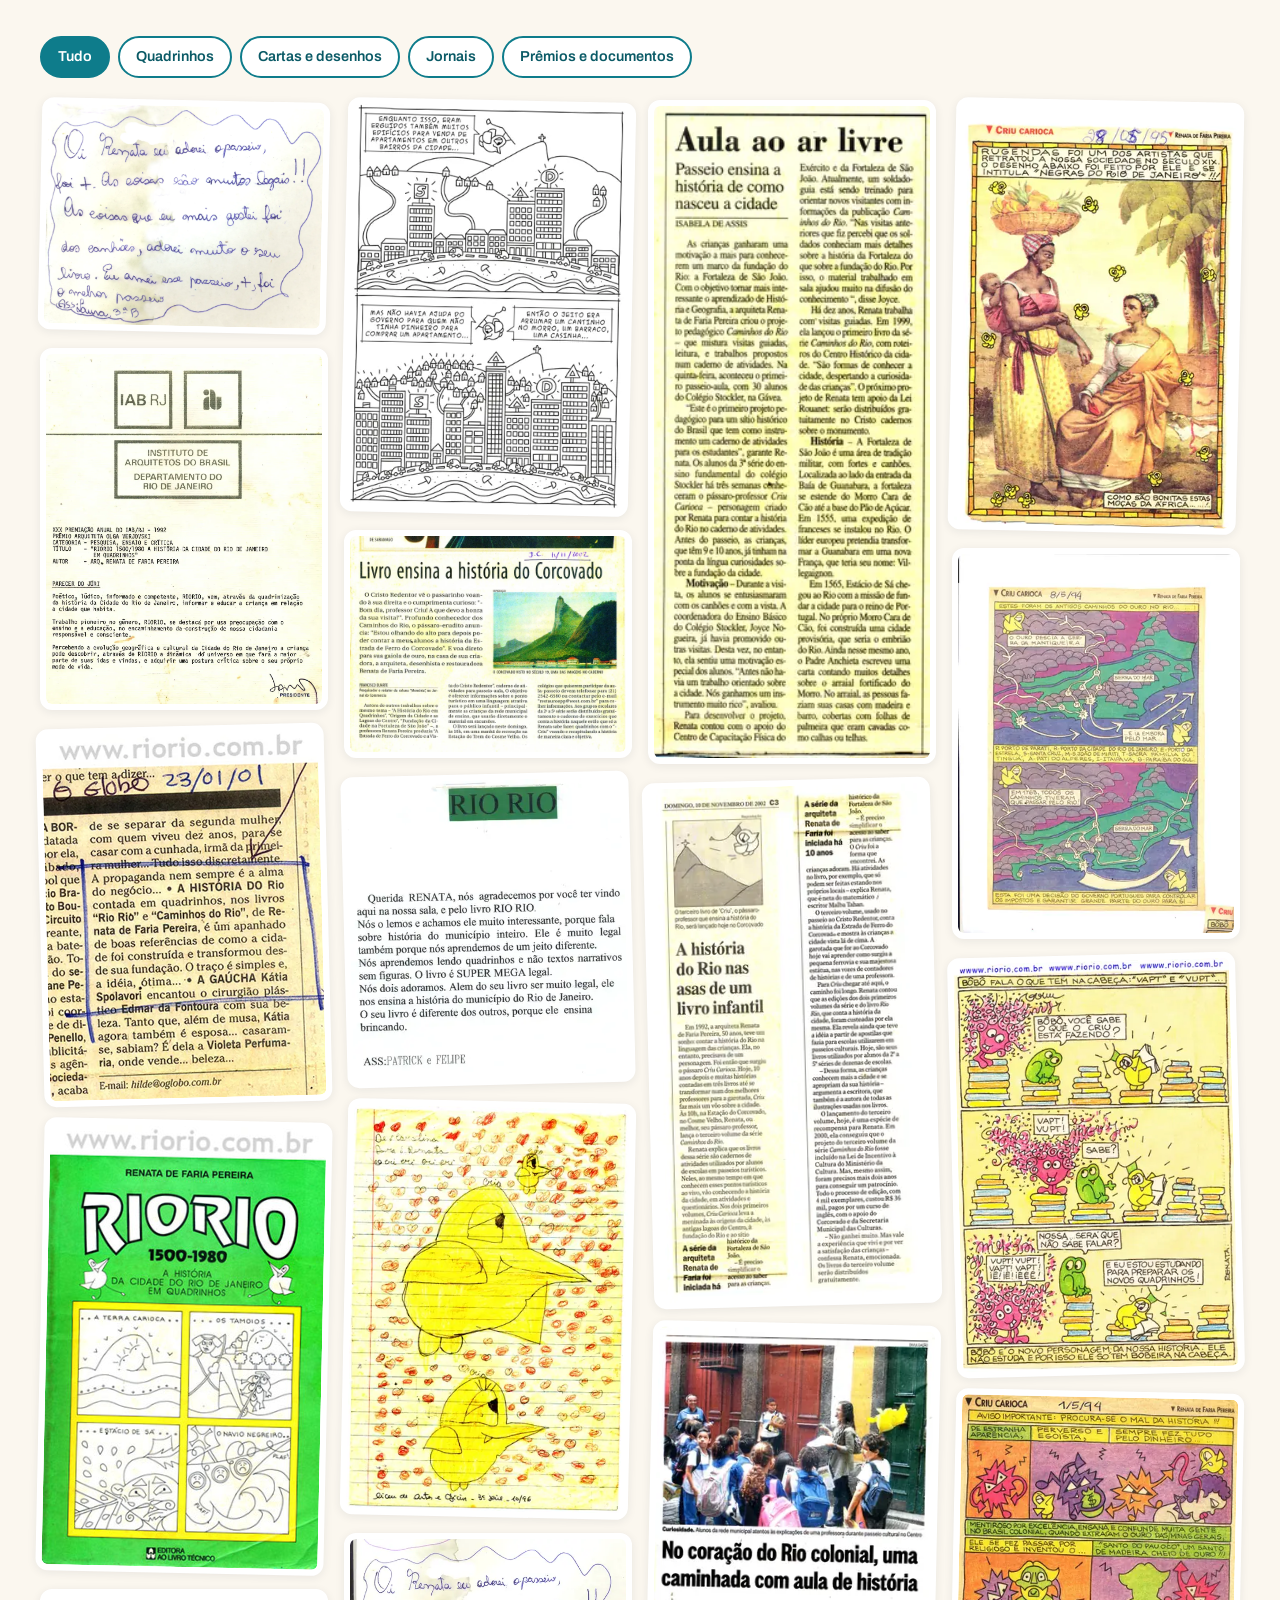
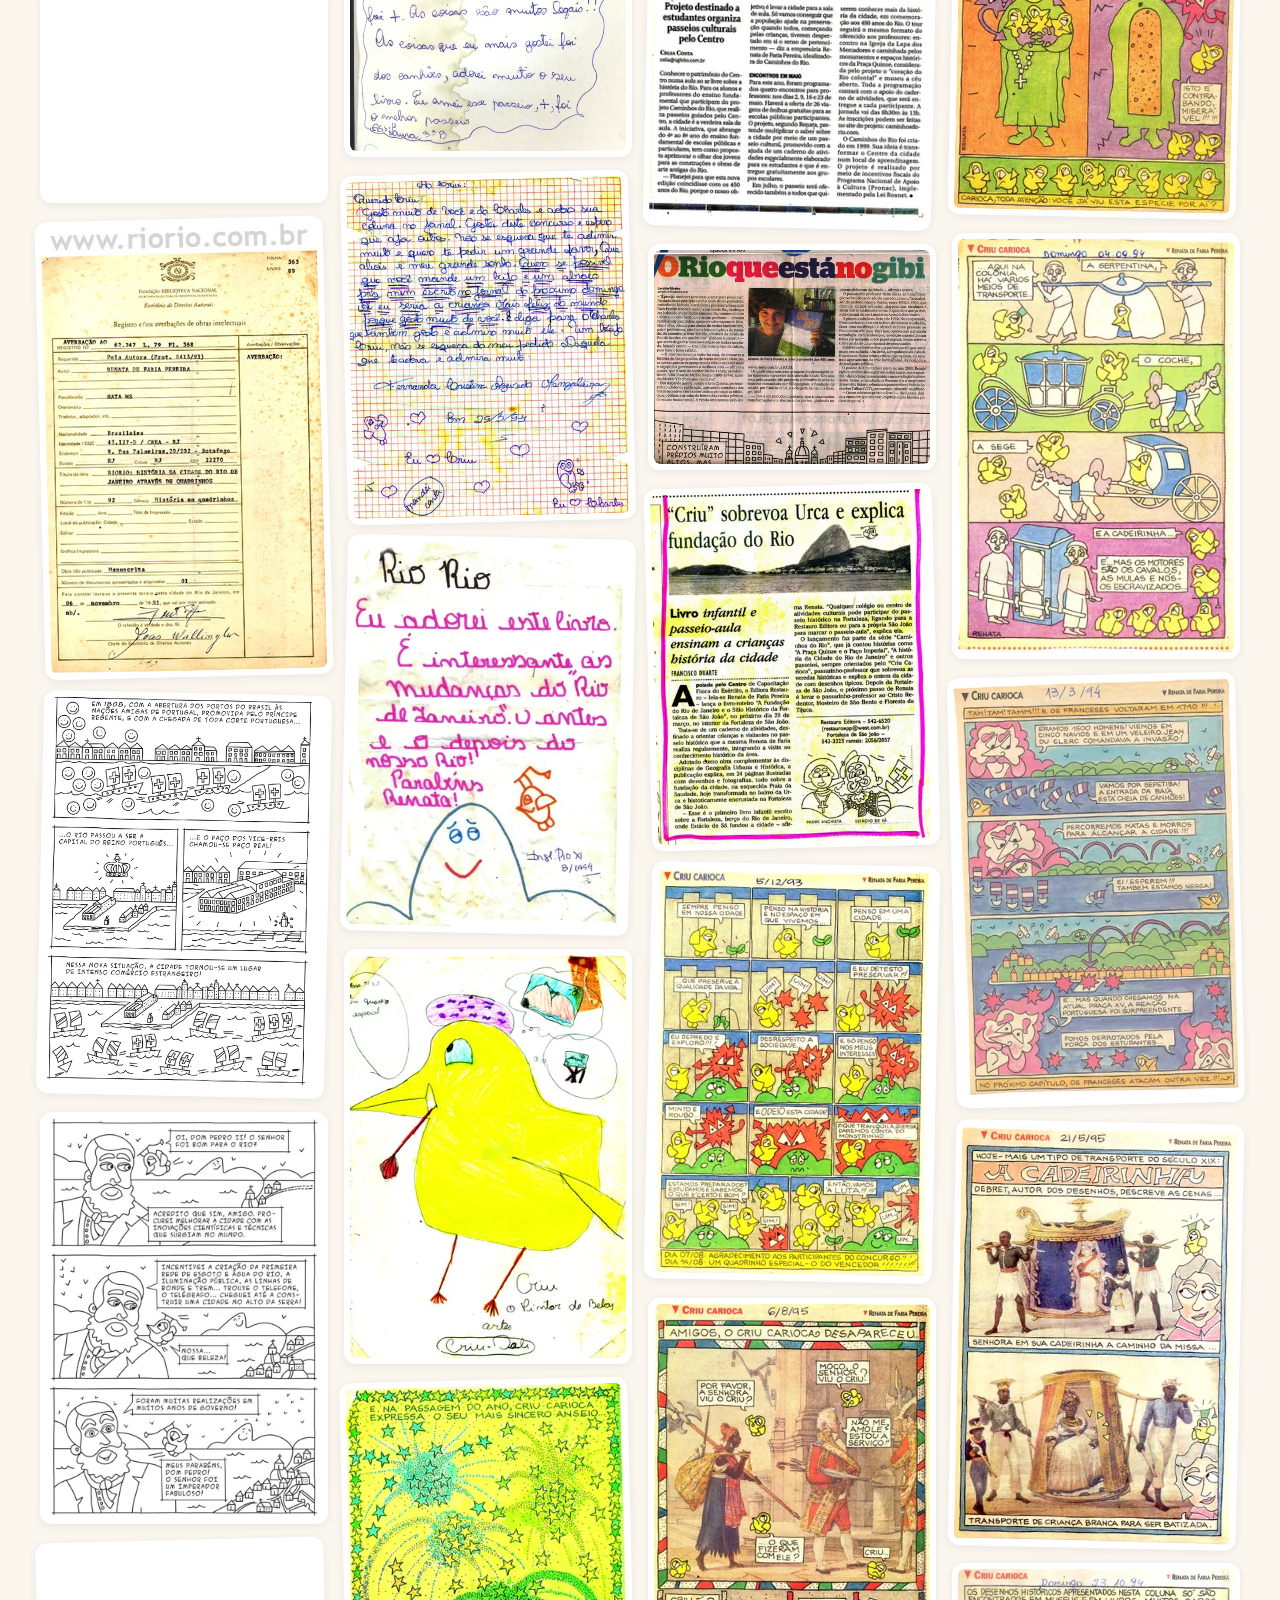
==== commit 65aabaa9: "Correções de 23/10: textos, titulo Oferecemos, espaçamentos, O livro volta ao inicio, sem seta no an" ====
--- a/index.html
+++ b/index.html
@@ -27,7 +27,7 @@
   <!-- LCP: preload the hero cover -->
   <link rel="preload" as="image" href="assets/images/capa-riorio.webp" />
 
-  <link rel="stylesheet" href="assets/css/styles.css?v=28" />
+  <link rel="stylesheet" href="assets/css/styles.css?v=29" />
 </head>
 <body>
   <a class="skip-link" href="#conteudo">Pular para o conteúdo</a>
@@ -66,7 +66,7 @@
   <!-- ============================================================= -->
   <header class="site-header" id="topo" data-header>
     <div class="wrap header__inner">
-      <a class="brand" href="#topo" aria-label="RioRio — página inicial">
+      <a class="brand" href="#inicio" aria-label="RioRio — página inicial">
         <span class="brand__mark" aria-hidden="true">RioRio</span>
         <span class="brand__tag">Cidade do Rio para estudantes</span>
       </a>
@@ -77,7 +77,7 @@
           <span class="nav__toggle-label">Menu</span>
         </button>
         <ul class="nav__menu" id="nav-menu" data-nav-menu>
-          <li><a href="#topo">O livro</a></li>
+          <li><a href="#inicio">O livro</a></li>
           <li><a href="#caminhos">Caminhos do Rio</a></li>
           <li><a href="#memorias">Acervo</a></li>
           <li><a href="#atividades">Atividades</a></li>
@@ -94,7 +94,7 @@
     <!-- =========================================================== -->
     <!-- HERO                                                         -->
     <!-- =========================================================== -->
-    <section class="hero" aria-labelledby="hero-title">
+    <section class="hero" id="inicio" aria-labelledby="hero-title">
       <div class="hero__paper" aria-hidden="true"></div>
 
       <!-- linhas desenhadas de fundo -->
@@ -391,6 +391,7 @@
             Direcionado aos educadores: um apoio concreto para o ensino de História e Geografia no Ensino Fundamental — do livro em sala de aula às aulas de campo do projeto Caminhos do Rio.
           </p>
         </div>
+        <h3 class="schools__offer-title" data-reveal>Oferecemos</h3>
         <ul class="schools__photos" role="list" data-reveal data-gallery>
           <li><a class="gallery__link" href="assets/images/passeios/ciep-francisco-7118.webp" data-caption="Alunos do CIEP Francisco Cavalcanti Pontes de Miranda em frente à igreja, com o caderno de atividades."><img src="assets/images/passeios/ciep-francisco-7118-t.webp" width="520" height="390" loading="lazy" decoding="async" alt="Alunos do CIEP Francisco Cavalcanti Pontes de Miranda em frente à igreja, com o caderno de atividades."></a></li>
           <li><a class="gallery__link" href="assets/images/passeios/cristo.webp" data-caption="Alunos preenchem o caderno de atividades no alto do Corcovado."><img src="assets/images/passeios/cristo-t.webp" width="520" height="390" loading="lazy" decoding="async" alt="Alunos preenchem o caderno de atividades no alto do Corcovado."></a></li>
@@ -400,7 +401,7 @@
         <ul class="schools__grid" role="list" data-reveal>
           <li class="scard"><h3>Adoção do livro</h3><p>RioRio como atividade complementar de História e Geografia, do 3º ao 5º ano.</p></li>
           <li class="scard" id="esc-passeios"><h3>Passeios culturais</h3><p>Dez roteiros de aulas de campo pelo patrimônio histórico e artístico do Rio.</p></li>
-          <li class="scard" id="esc-cadernos"><h3>Cadernos de atividades</h3><p>Material próprio para cada roteiro, idealizado para incentivar o olhar do estudante a descobrir as belezas históricas da cidade.</p></li>
+          <li class="scard" id="esc-cadernos"><h3>Cadernos de atividades</h3><p>Material próprio para cada roteiro, idealizado para incentivar o olhar do estudante a descobrir o patrimônio histórico e artístico da cidade.</p></li>
           <li class="scard" id="esc-orientacao"><h3>Orientação no passeio</h3><p>Acompanhamento da turma durante toda a caminhada, descobrindo juntos as belezas do Rio.</p></li>
           <li class="scard" id="esc-formacao"><h3>Formação de professores</h3><p>Formação do educador para adoção e orientação das aulas de campo sobre a cidade.</p></li>
           <li class="scard" id="esc-novos"><h3>Novos roteiros</h3><p>Construção de percursos sob medida, definidos de acordo com o interesse da escola.</p></li>
@@ -588,7 +589,7 @@
 
         <div class="memorias__media" data-reveal>
           <h3 class="mem__subtitle">Fotografias dos passeios</h3>
-          <p class="mem__subtext">Registros de turmas de escolas da rede pública nos passeios-aula do Caminhos do Rio.</p>
+          <p class="mem__subtext">Registros de turmas de escolas da rede pública nos passeios-aula do Caminhos do Rio. Clique para ampliar.</p>
           <div class="chips" role="group" aria-label="Filtrar as fotos dos passeios" data-filter-group="passeios-grid">
             <button class="chip is-active" type="button" data-filter="all" aria-pressed="true">Todas</button>
             <button class="chip" type="button" data-filter="centro" aria-pressed="false">Centro histórico e igrejas</button>
@@ -857,10 +858,10 @@
               <span class="gallery__tag">Quadrinho</span>
             </a>
           </li>
-          <li class="gallery__item" data-cat="quadrinhos">
-            <a class="gallery__link" href="assets/images/comic-transferencia.webp"
-               data-caption="Página original do livro RioRio sobre a transferência e o crescimento da cidade.">
-              <img src="assets/images/comic-transferencia.webp" width="420" height="594" loading="lazy" decoding="async" alt="Página original do livro RioRio sobre a transferência da cidade.">
+          <li class="gallery__item gallery__item--tall" data-cat="quadrinhos">
+            <a class="gallery__link" href="assets/images/acervo/q-dompedro.webp"
+               data-caption="Página original do livro RioRio: o Criu Carioca conversa com Dom Pedro II sobre as melhorias que ele trouxe ao Rio.">
+              <img src="assets/images/acervo/q-dompedro-t.webp" width="359" height="520" loading="lazy" decoding="async" alt="Página em quadrinhos do livro RioRio em que o Criu Carioca conversa com Dom Pedro II.">
               <span class="gallery__tag">Quadrinho</span>
             </a>
           </li>
@@ -871,10 +872,10 @@
               <span class="gallery__tag">Quadrinho</span>
             </a>
           </li>
-          <li class="gallery__item" data-cat="quadrinhos">
-            <a class="gallery__link" href="assets/images/comic-criu-historia.webp"
-               data-caption="Página original do livro RioRio sobre a história do próprio Criu Carioca.">
-              <img src="assets/images/comic-criu-historia.webp" width="420" height="594" loading="lazy" decoding="async" alt="Página original do livro RioRio sobre a evolução do Criu Carioca ao longo das edições.">
+          <li class="gallery__item gallery__item--tall" data-cat="quadrinhos">
+            <a class="gallery__link" href="assets/images/acervo/q-edificios.webp"
+               data-caption="Página original do livro RioRio: os edifícios de apartamentos e a ocupação dos morros pelas moradias populares.">
+              <img src="assets/images/acervo/q-edificios-t.webp" width="357" height="520" loading="lazy" decoding="async" alt="Página em quadrinhos do livro RioRio com os edifícios da cidade e as casas nos morros.">
               <span class="gallery__tag">Quadrinho</span>
             </a>
           </li>
@@ -1122,7 +1123,7 @@
     <section class="linkout" id="historia-para-todos" aria-labelledby="linkout-title">
       <div class="wrap linkout__inner" data-reveal>
         <p class="kicker kicker--center">Continue a viagem</p>
-        <h2 class="section-title" id="linkout-title">Conheça o História do Rio para Todos</h2>
+        <h2 class="section-title" id="linkout-title">Conheça a História do Rio para todos</h2>
         <p class="lede">
           Um projeto irmão do RioRio: um site dedicado a contar a história da Cidade do Rio de
           Janeiro para todos os públicos, com linhas do tempo, mapas históricos e imagens da
@@ -1264,7 +1265,7 @@
       <nav class="site-footer__nav" aria-label="Rodapé">
         <h2>Navegação</h2>
         <ul>
-          <li><a href="#topo">O livro</a></li>
+          <li><a href="#inicio">O livro</a></li>
           <li><a href="#caminhos">Caminhos do Rio</a></li>
           <li><a href="#memorias">Acervo</a></li>
           <li><a href="#atividades">Atividades</a></li>
@@ -1315,6 +1316,6 @@
     </div>
   </div>
 
-  <script src="assets/js/main.js?v=28" defer></script>
+  <script src="assets/js/main.js?v=29" defer></script>
 </body>
 </html>
--- a/assets/css/styles.css
+++ b/assets/css/styles.css
@@ -346,11 +346,7 @@
 .criu-intro__inner{ --gap:clamp(2rem,5vw,4rem); gap:var(--gap); }
 /* linha que liga o passarinho ao título, sem encostar na palavra */
 .criu-intro__body .section-title{ position:relative; }
-.criu-intro__body .section-title::before{
-  content:""; position:absolute; right:100%; margin-right:.55rem; top:.1em; height:1.5rem; width:calc(var(--gap) + 1.4rem);
-  background:url("data:image/svg+xml,%3Csvg xmlns='http://www.w3.org/2000/svg' viewBox='0 0 100 30'%3E%3Cpath d='M5 25 L90 9' stroke='%23C11F5B' stroke-width='2.2' stroke-linecap='round' fill='none'/%3E%3Ccircle cx='4' cy='25' r='2.3' fill='%23C11F5B'/%3E%3Cpath d='M83.3 5.1 L94 7.6 L85.1 13.9' stroke='%23C11F5B' stroke-width='2.2' stroke-linecap='round' stroke-linejoin='round' fill='none'/%3E%3C/svg%3E") no-repeat right center / 100% 100%;
-}
-@media (max-width:900px){ .criu-intro__body .section-title::before{ display:none; } }
+
 .quotes{ list-style:none; margin:1.6rem 0 0; padding:0; display:grid; gap:.9rem; }
 .quotes__item{
   font-family:var(--ff-display); font-style:italic; font-size:1.2rem; color:var(--tinta);
@@ -859,3 +855,12 @@
   .tl__fig .tl__zoom{ max-width:320px; margin-inline:auto; }
   .tl__fig img{ max-width:none; }
 }
+
+/* ===== correções de 23/10 ===== */
+.archive, .activities{ padding-top:clamp(1.5rem,3vw,2.4rem); }
+.linkout{ padding-top:clamp(1.2rem,2.5vw,2rem); }
+.memorias, .archive, .activities{ padding-bottom:clamp(2rem,4vw,3rem); }
+.schools__offer-title{
+  font-family:var(--ff-display); font-weight:600; font-size:clamp(1.5rem,1.1rem + 1.6vw,2.1rem); color:#fff;
+  text-align:center; margin:0 0 1rem;
+}
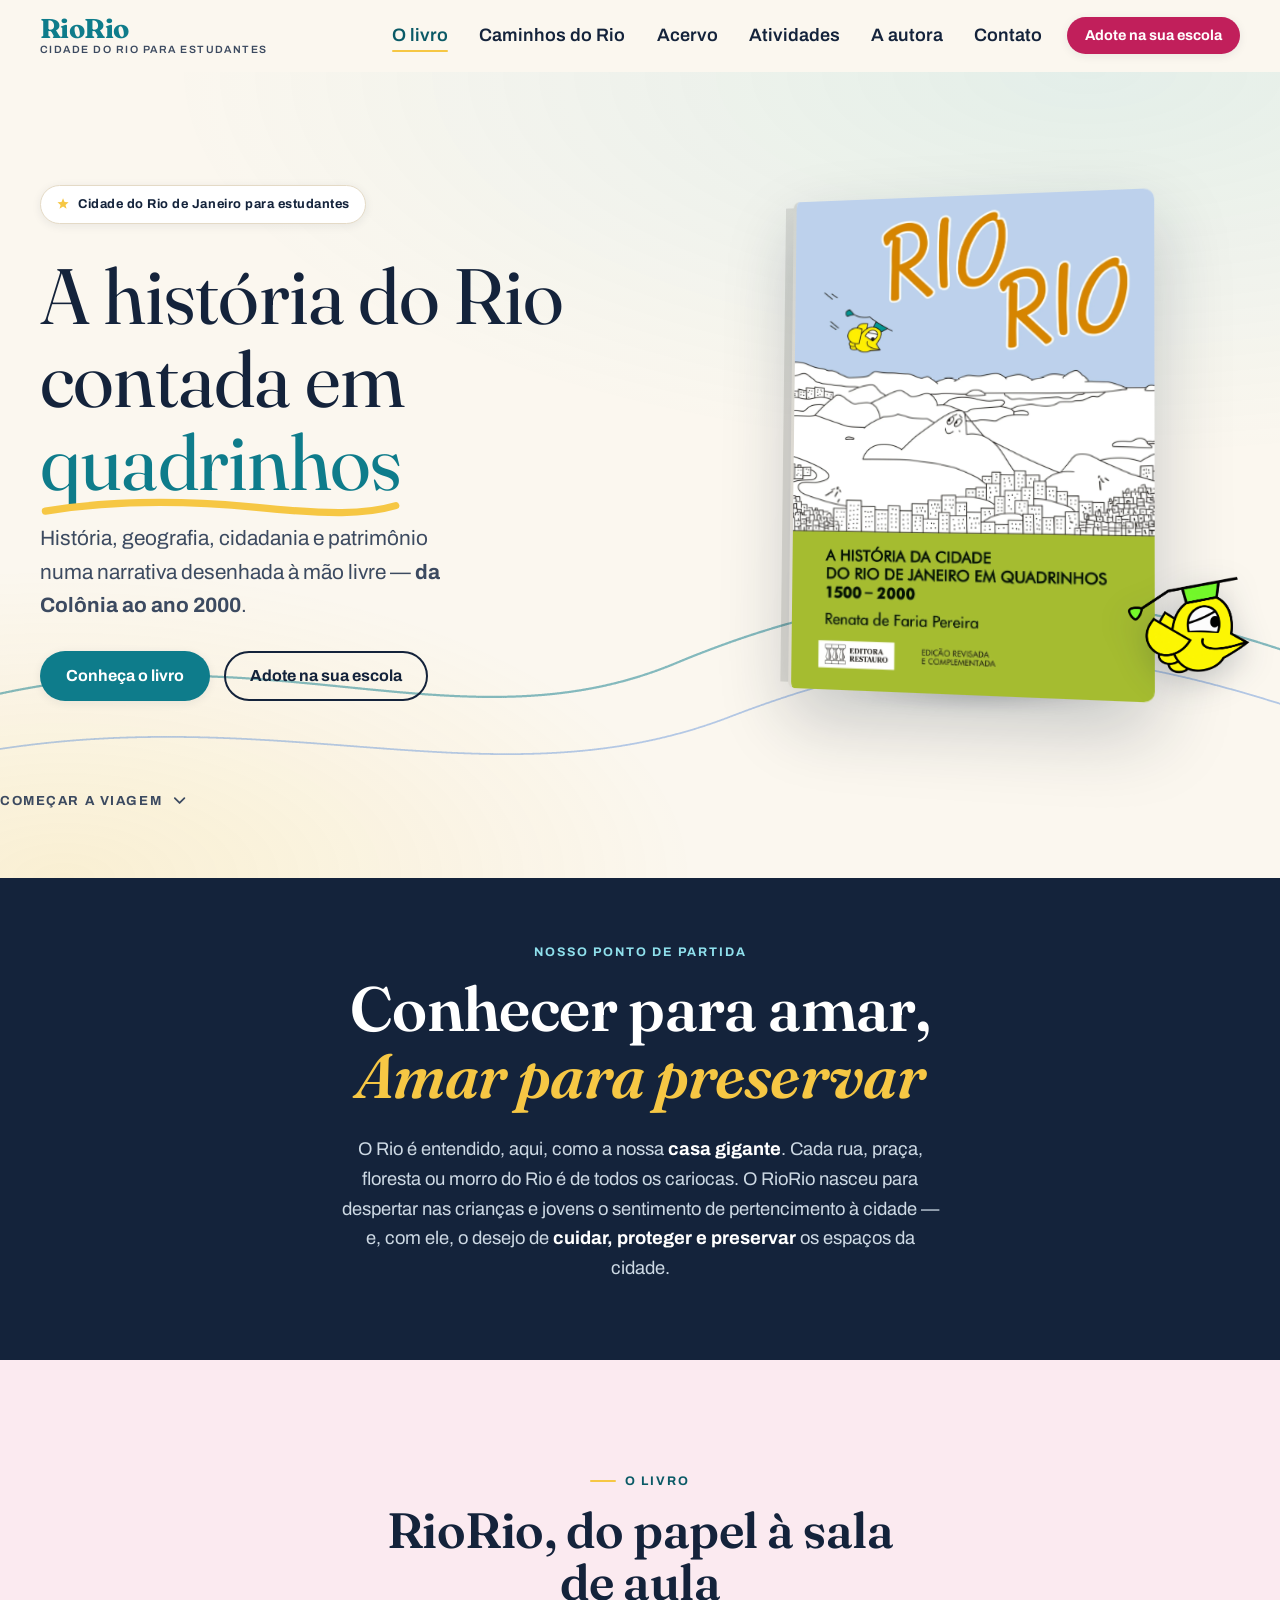
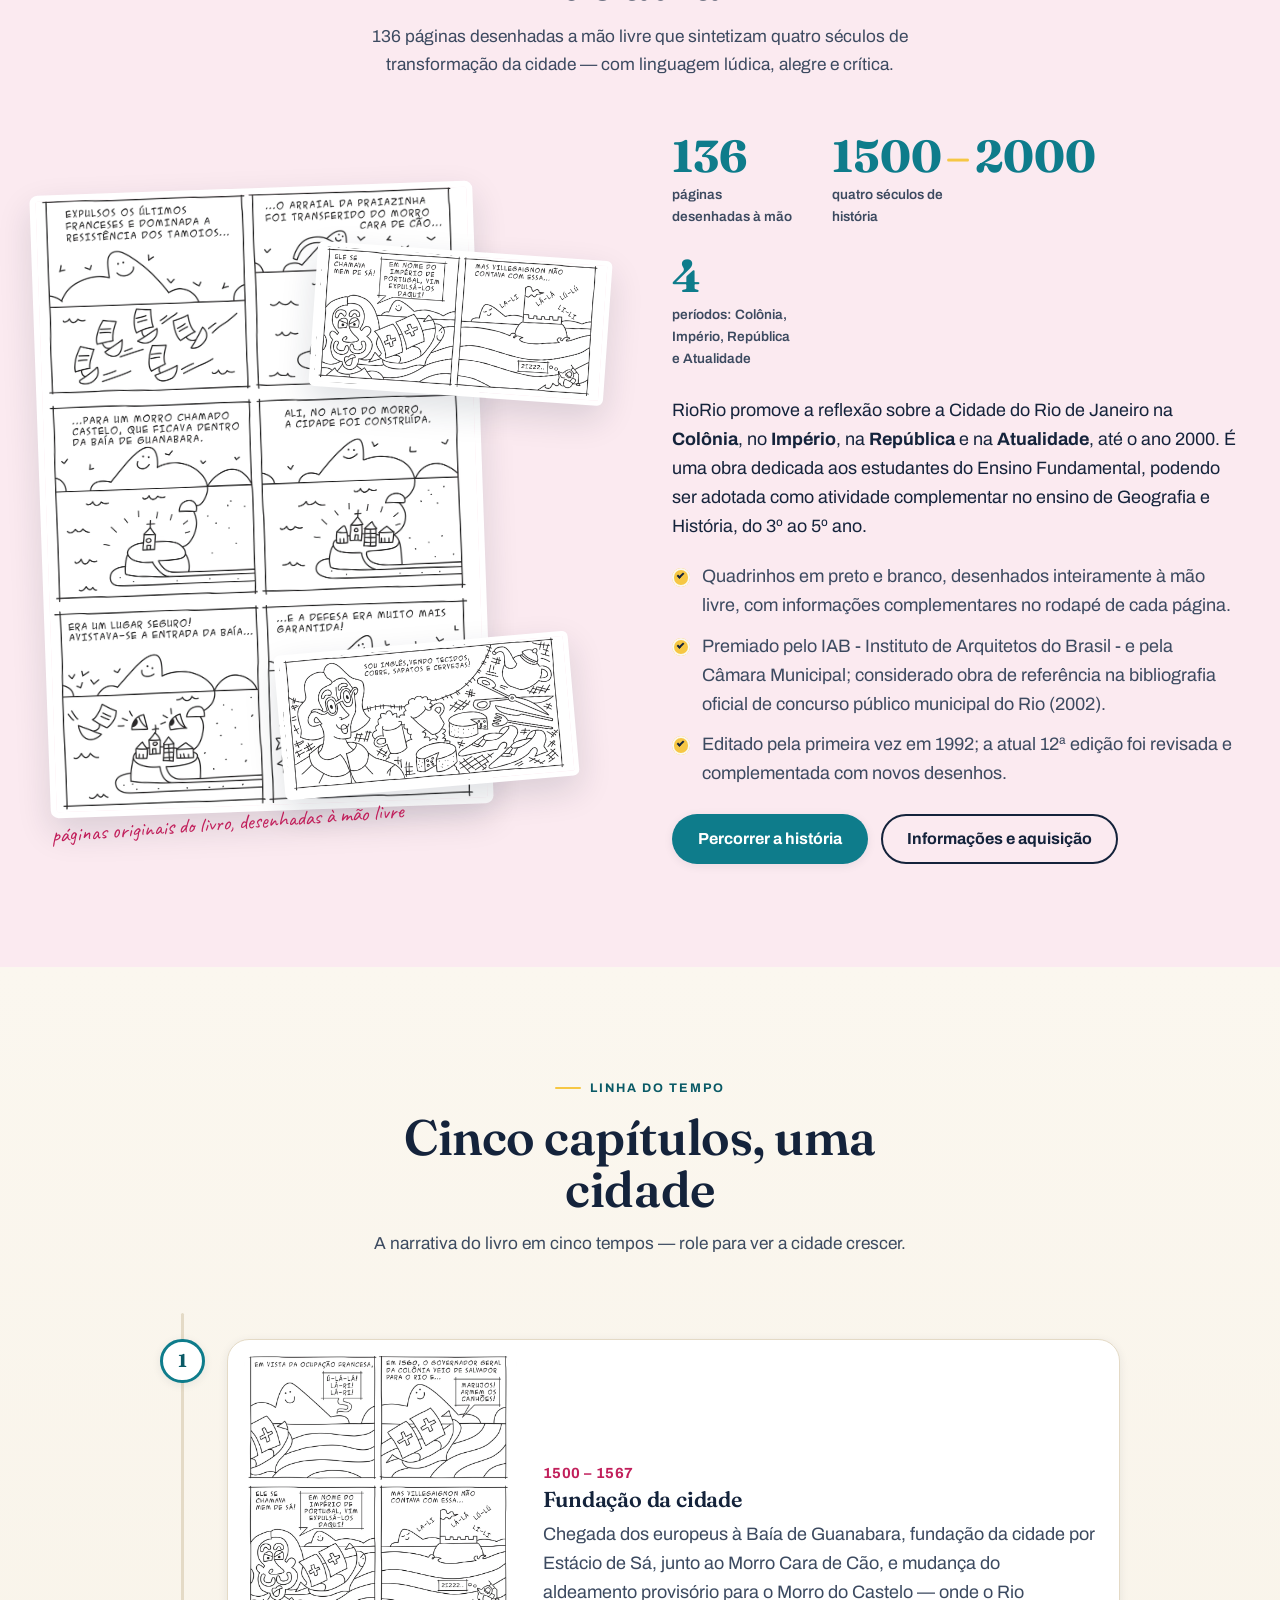
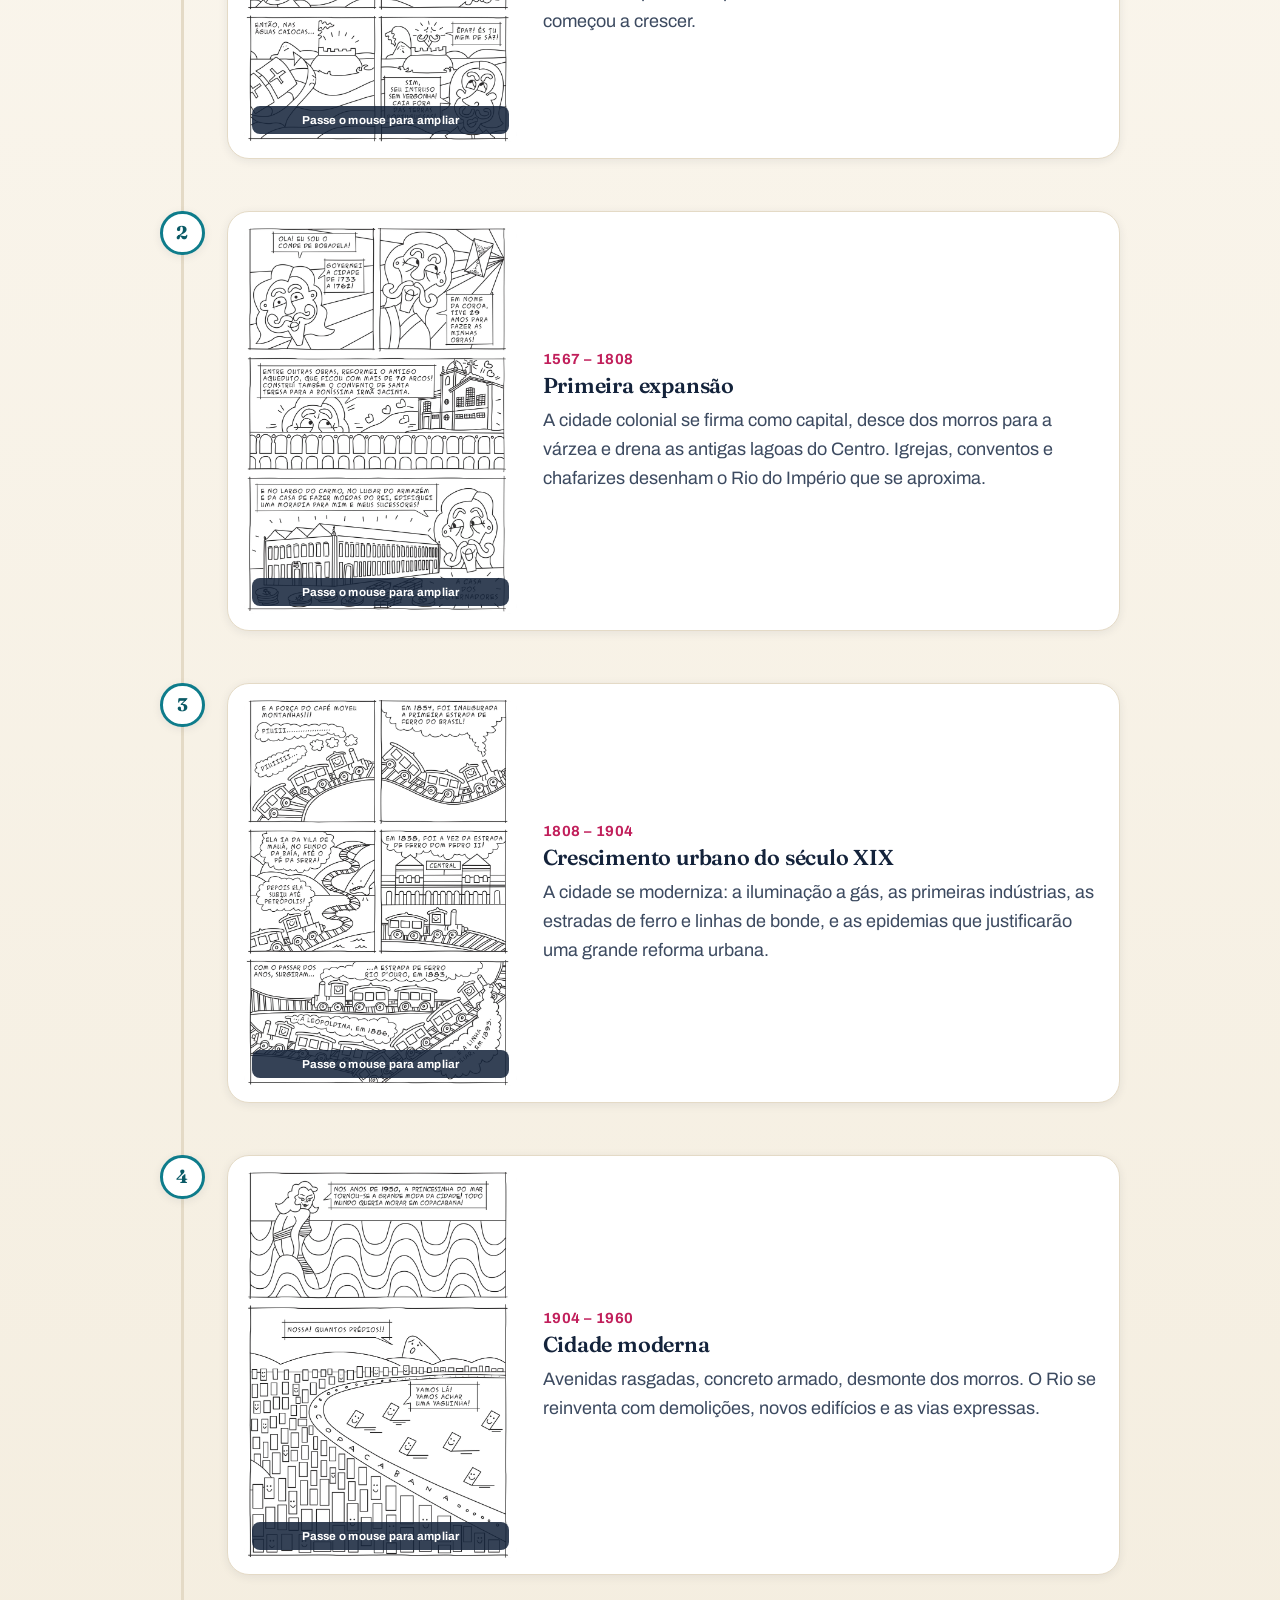
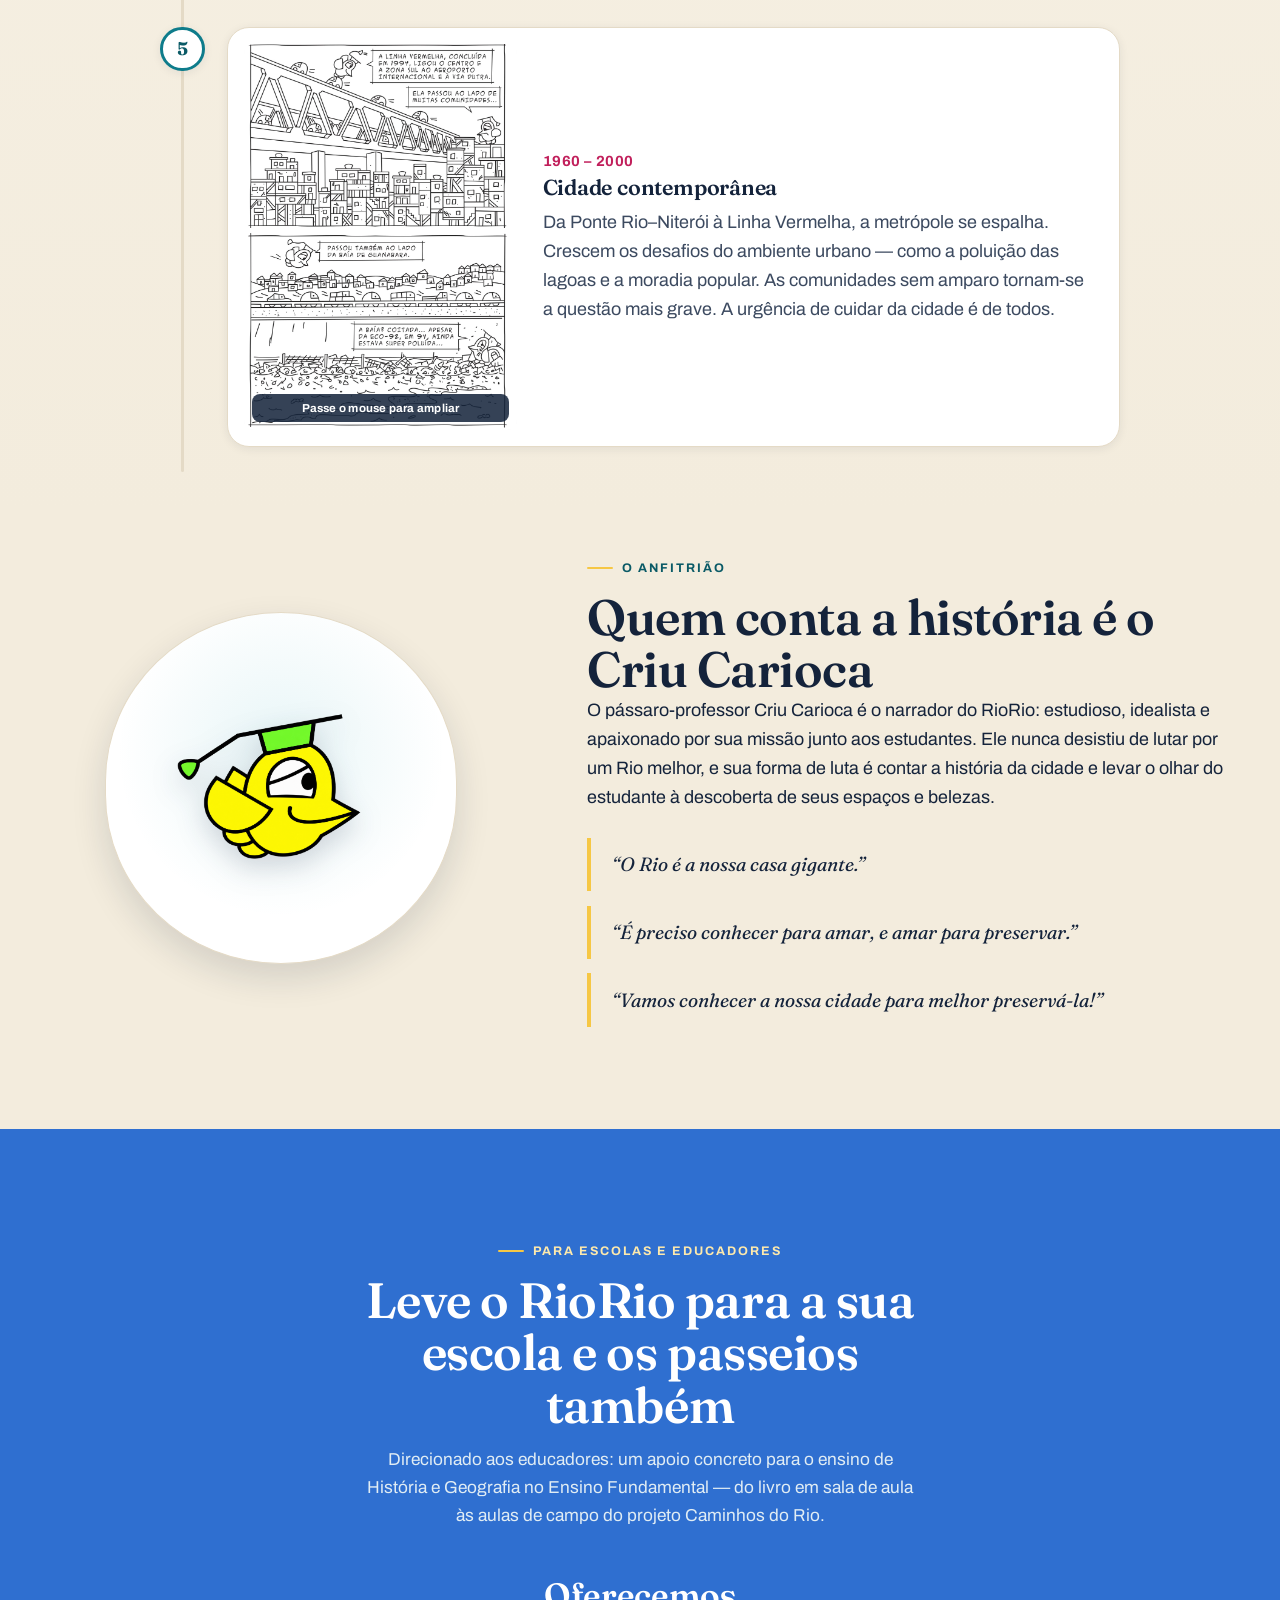
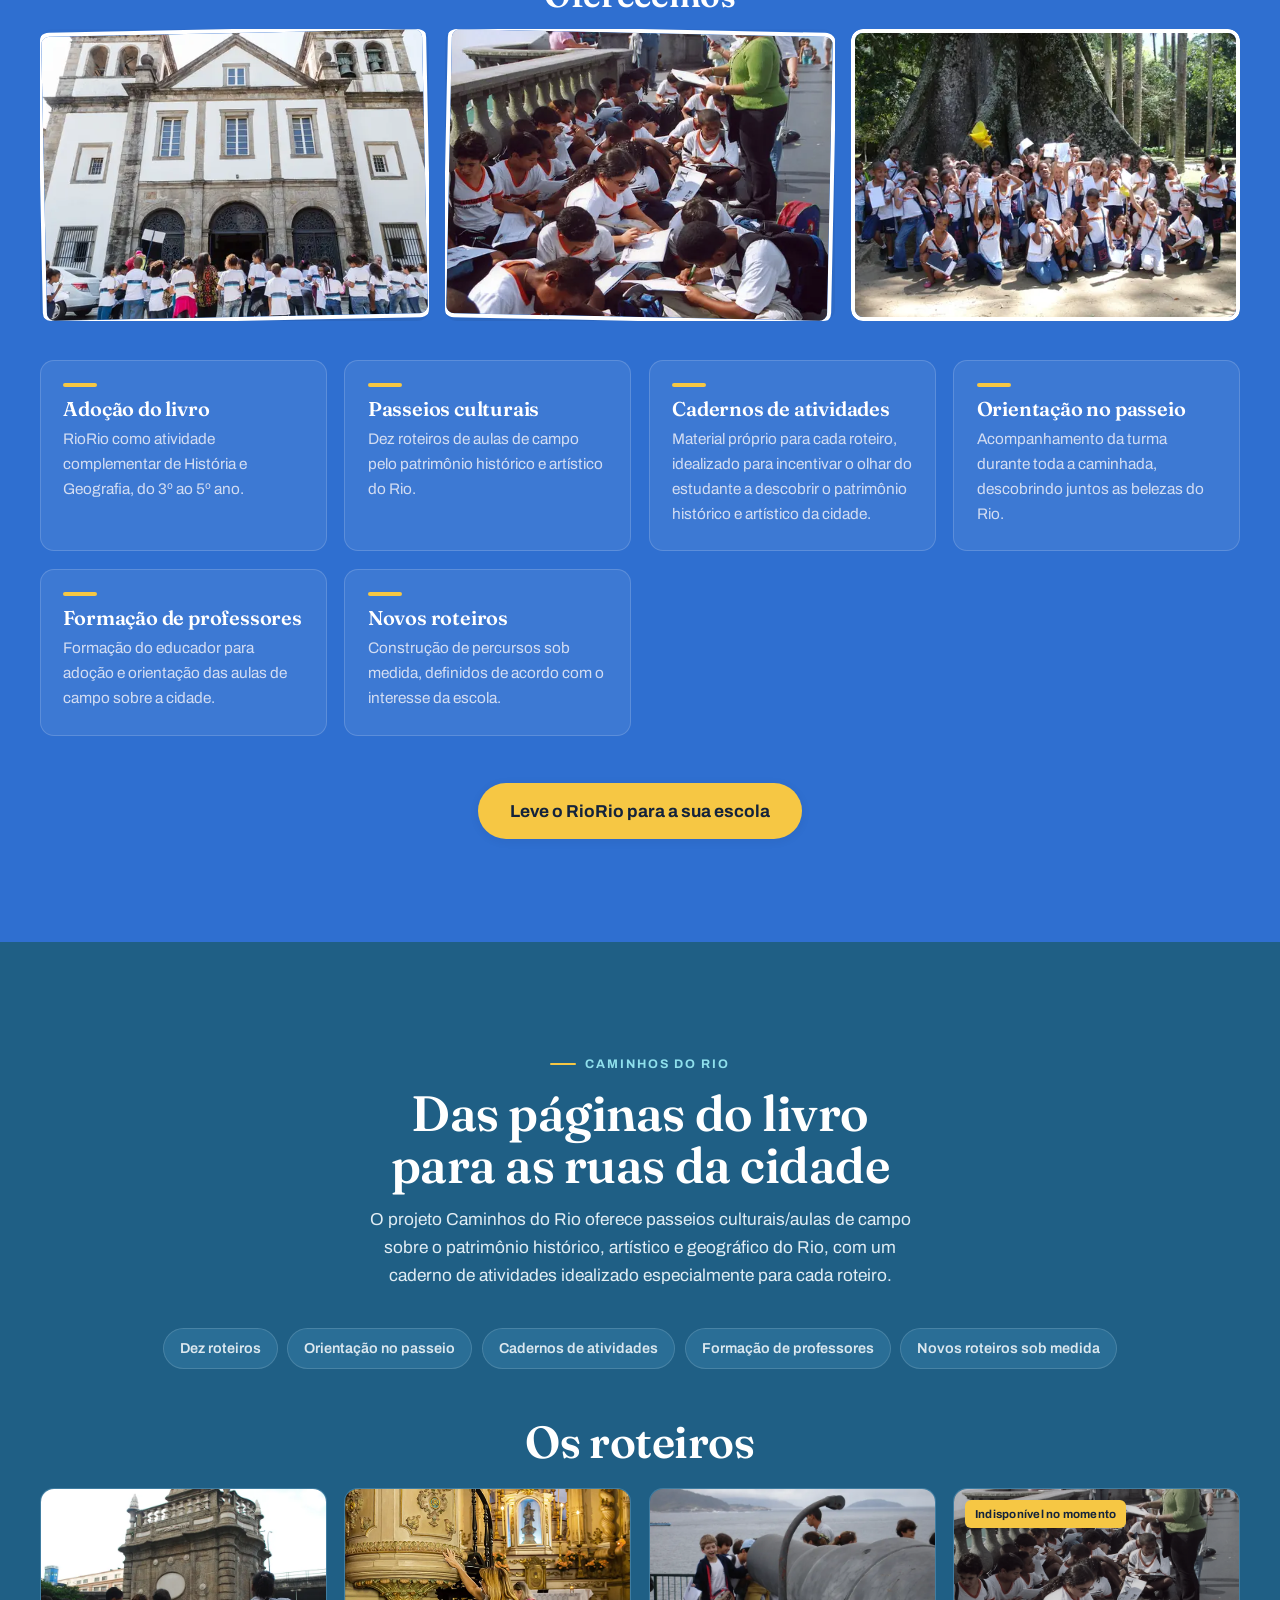
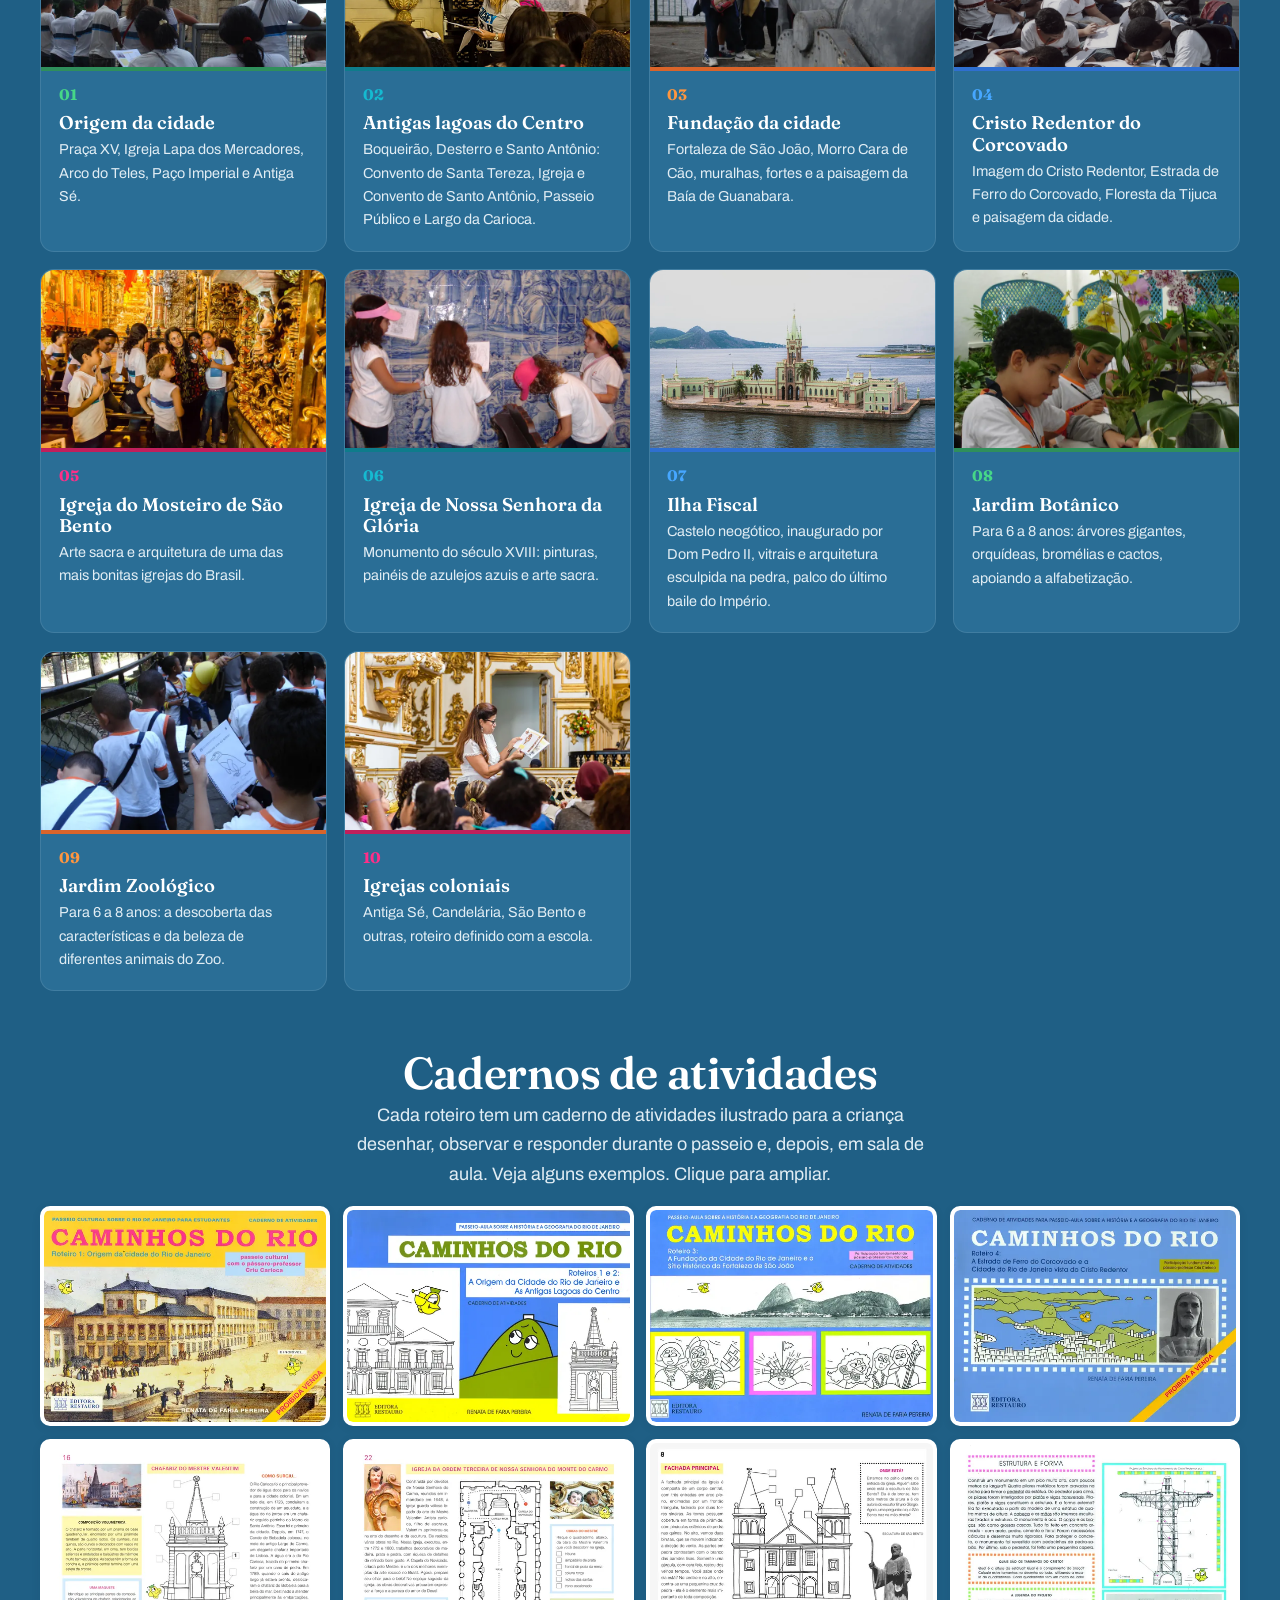
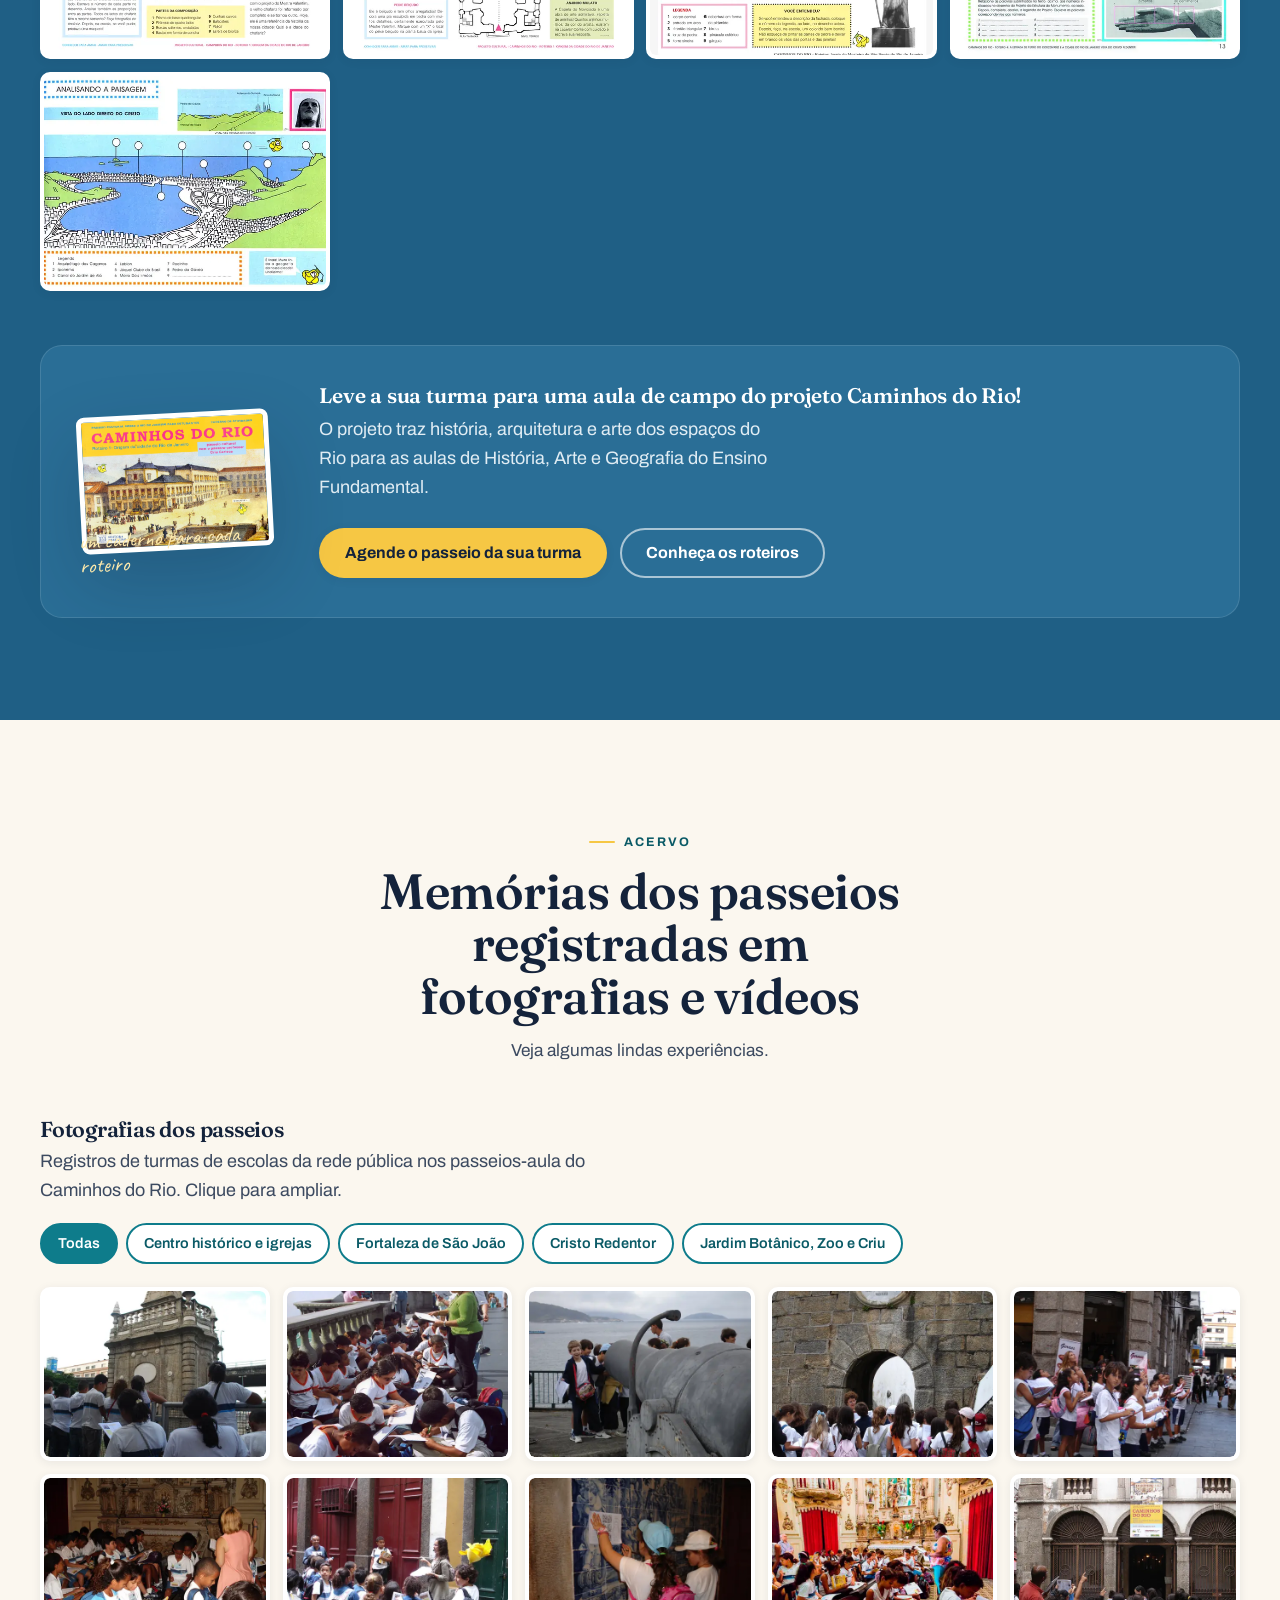
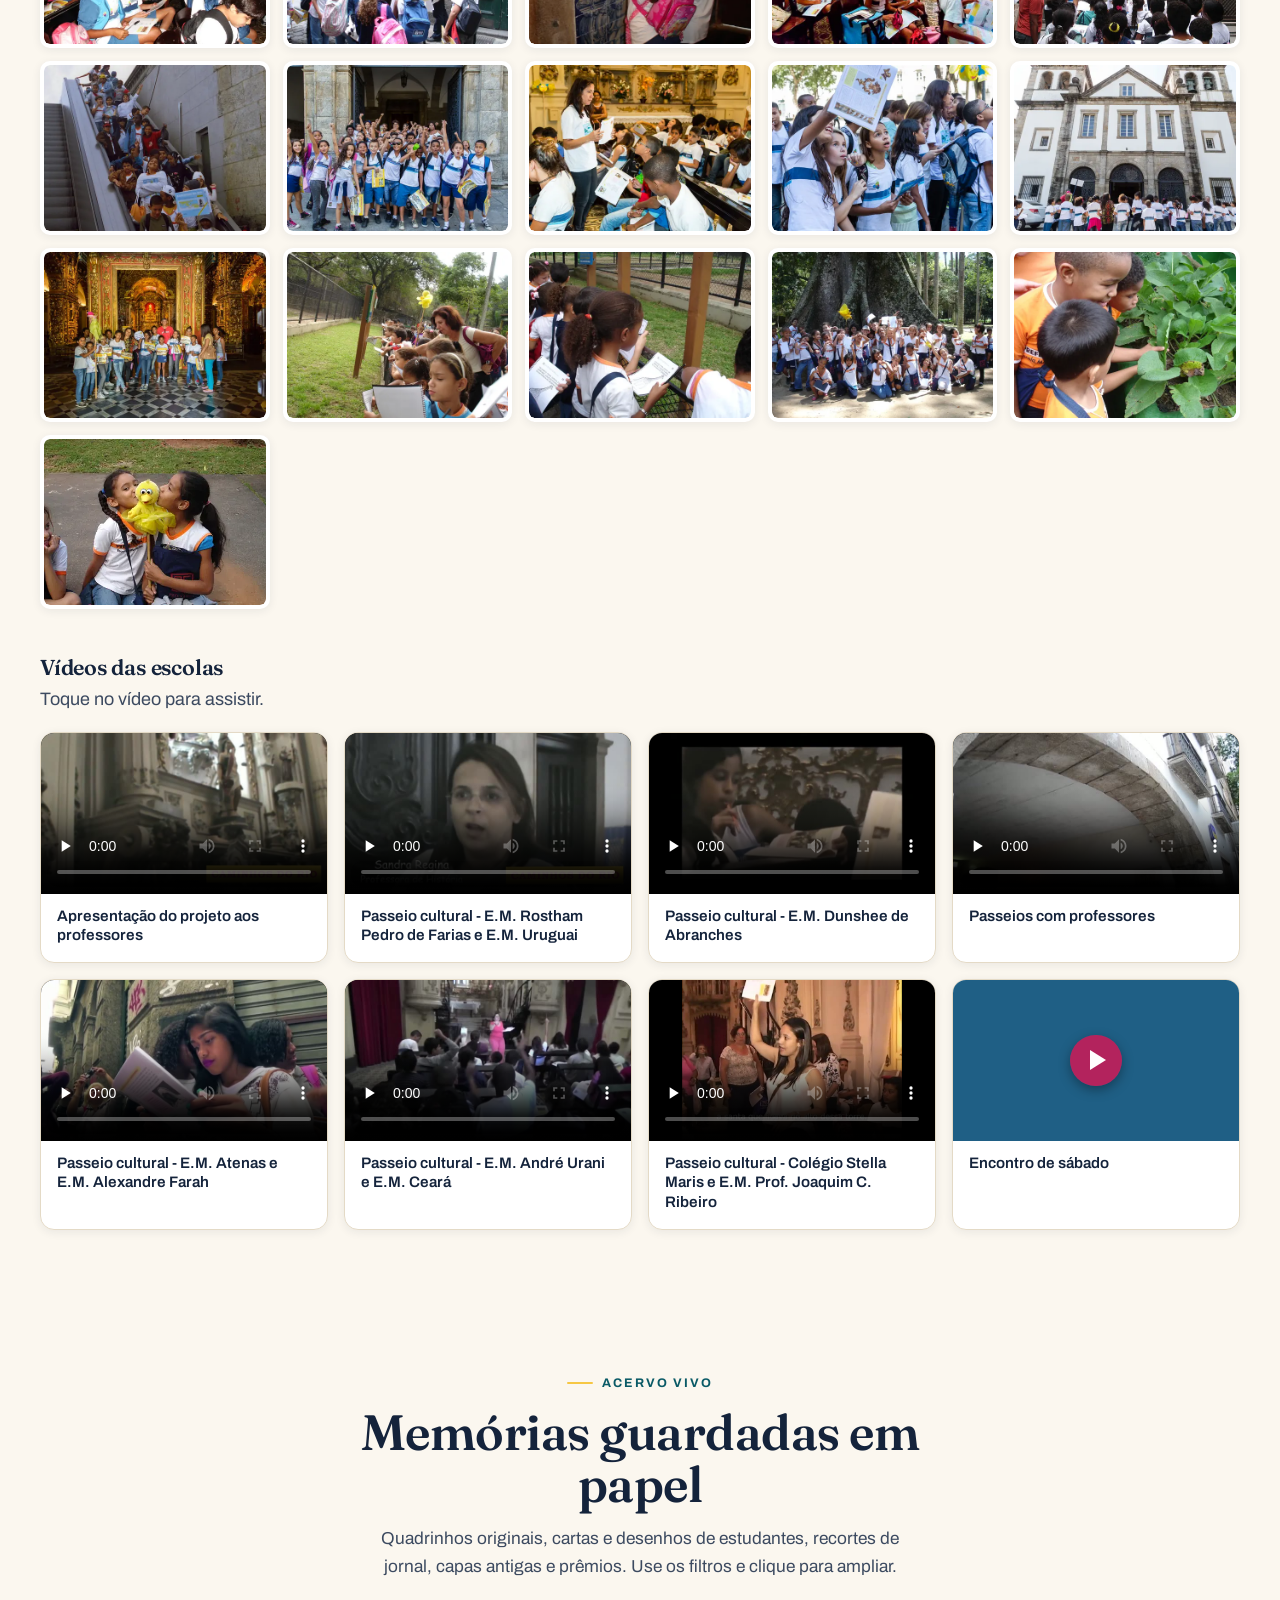
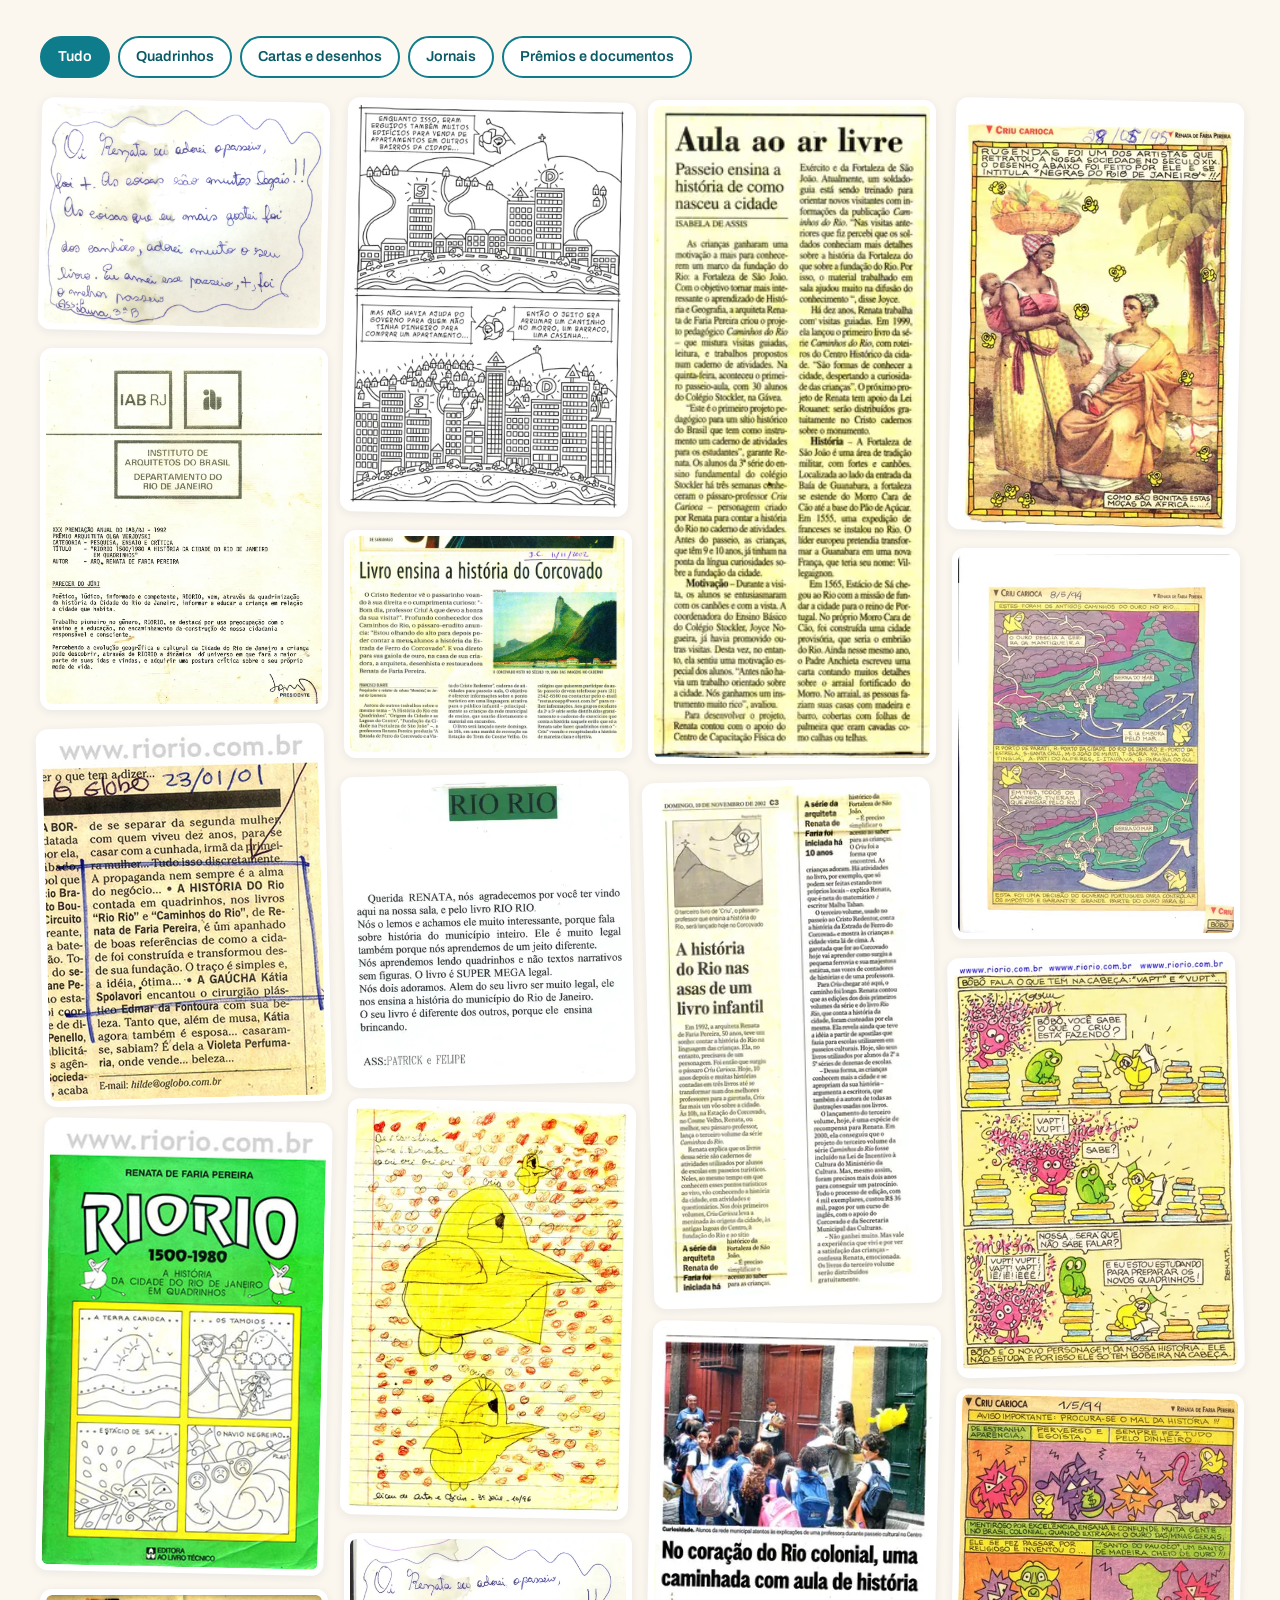
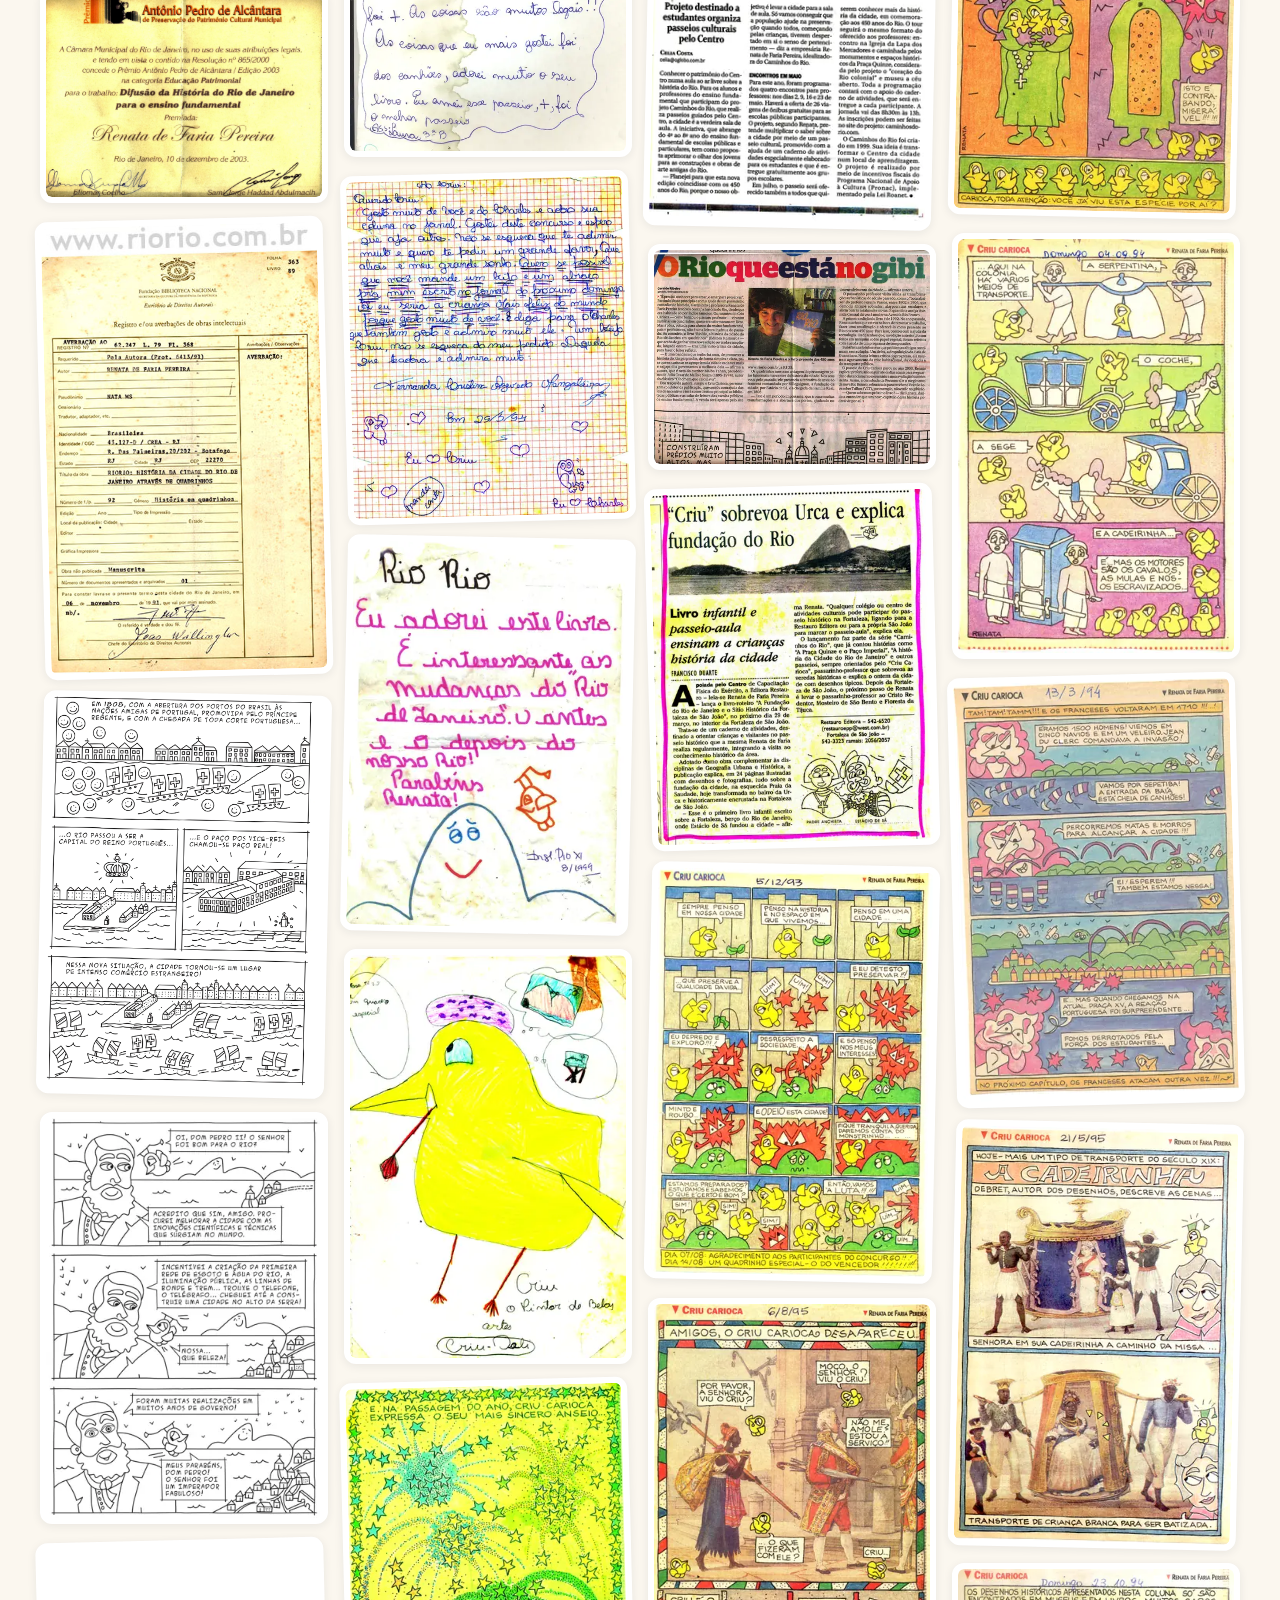
==== commit 46c92f44: "Rodapé: crédito e e-mail do webmaster (Heloisa de Paula Nogueira) em todas as páginas Co-Authored-By" ====
--- a/index.html
+++ b/index.html
@@ -27,7 +27,7 @@
   <!-- LCP: preload the hero cover -->
   <link rel="preload" as="image" href="assets/images/capa-riorio.webp" />
 
-  <link rel="stylesheet" href="assets/css/styles.css?v=29" />
+  <link rel="stylesheet" href="assets/css/styles.css?v=30" />
 </head>
 <body>
   <a class="skip-link" href="#conteudo">Pular para o conteúdo</a>
@@ -1290,6 +1290,7 @@
 
     <div class="wrap site-footer__base">
       <p>Autoria e desenhos: Renata de Faria Pereira · Editora RESTAURO.</p>
+      <p>Webmaster: Heloisa de Paula Nogueira · <a href="mailto:heloisadepaulanogueir@gmail.com">heloisadepaulanogueir@gmail.com</a></p>
       <p>© <span data-year>2026</span> RioRio · RESTAURO — Editora, Pesquisas e Projetos. Todos os direitos reservados.</p>
     </div>
   </footer>
@@ -1316,6 +1317,6 @@
     </div>
   </div>
 
-  <script src="assets/js/main.js?v=29" defer></script>
+  <script src="assets/js/main.js?v=30" defer></script>
 </body>
 </html>
--- a/assets/css/styles.css
+++ b/assets/css/styles.css
@@ -864,3 +864,8 @@
   font-family:var(--ff-display); font-weight:600; font-size:clamp(1.5rem,1.1rem + 1.6vw,2.1rem); color:#fff;
   text-align:center; margin:0 0 1rem;
 }
+
+/* crédito do webmaster no rodapé */
+.site-footer__base p:last-child{ flex-basis:100%; }
+.site-footer__base a{ color:#cfe3ee; text-decoration:underline; text-underline-offset:2px; }
+.site-footer__base a:hover{ color:#fff; }
